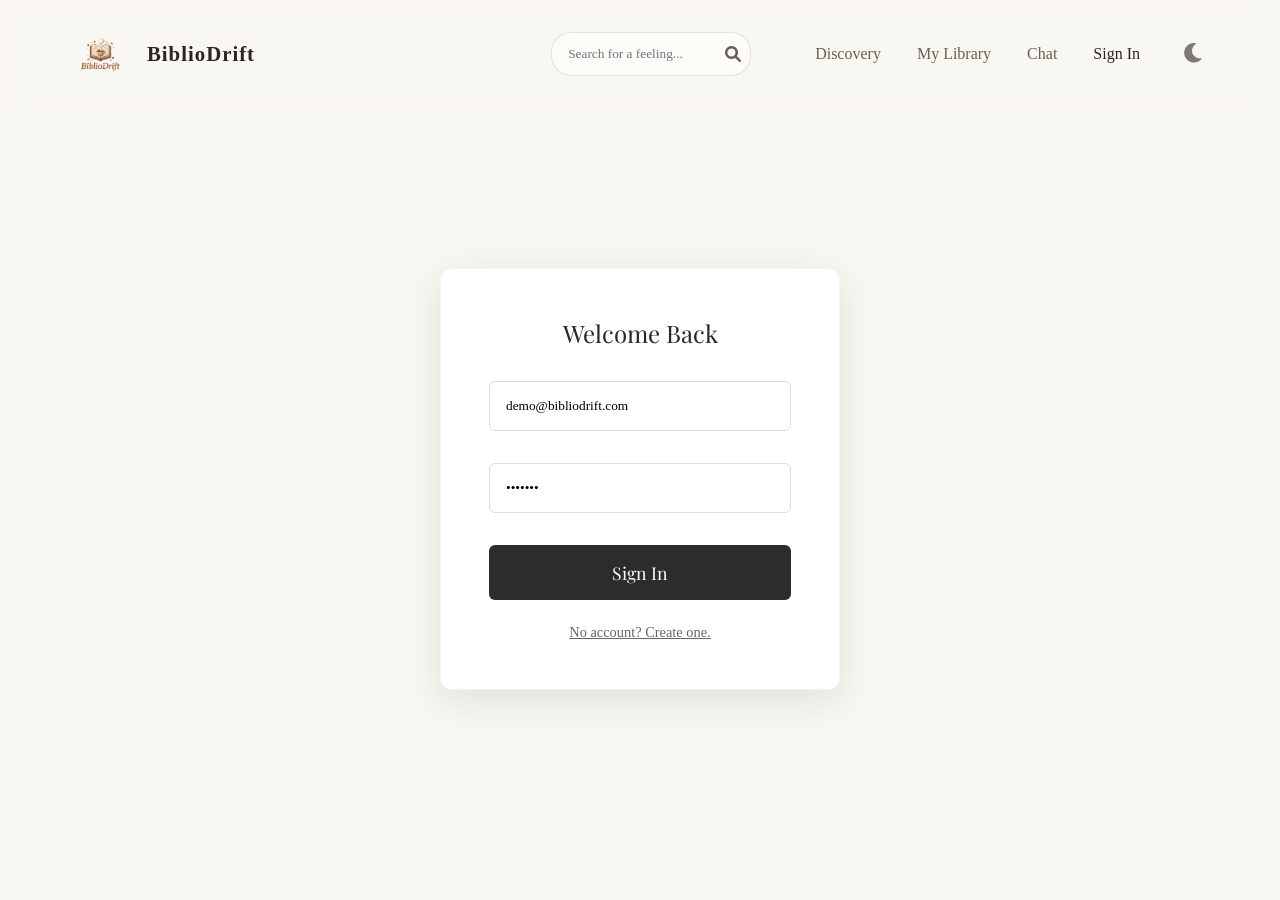
==== frontend/pages/auth.html @ d124a3b0 "fix: resolve merge conflicts with upstream/main" ====
<!DOCTYPE html>
<html lang="en">

<head>
    <meta charset="UTF-8">
    <script>
        (function () {
            const theme = localStorage.getItem('bibliodrift_theme');
            if (theme === 'night') {
                document.documentElement.setAttribute('data-theme', 'night');
            }
        })();
    </script>
    <meta name="viewport" content="width=device-width, initial-scale=1.0">
    <title>Auth | BiblioDrift</title>
    <link rel="stylesheet" href="../css/style.css">
    <link rel="stylesheet" href="../css/style-responsive.css">
    <link href="https://fonts.googleapis.com/css2?family=Playfair+Display:wght@600&family=Georgia&display=swap"
        rel="stylesheet">
    <link rel="stylesheet" href="https://cdnjs.cloudflare.com/ajax/libs/font-awesome/6.0.0/css/all.min.css">
    <style>
        .auth-container {
            max-width: 400px;
            margin: 8rem auto;
            background: var(--book-bg, #fff);
            padding: 3rem;
            border-radius: 12px;
            box-shadow: 0 10px 40px rgba(0, 0, 0, 0.1);
            text-align: center;
            border: 1px solid rgba(0, 0, 0, 0.05);
        }

        .auth-input {
            width: 100%;
            padding: 1rem;
            margin-bottom: 1rem;
            border: 1px solid #ddd;
            border-radius: 6px;
            font-family: 'Georgia', serif;
        }

        .auth-btn {
            width: 100%;
            padding: 1rem;
            background: #2c2c2c;
            color: #fff;
            border: none;
            border-radius: 6px;
            cursor: pointer;
            font-family: 'Playfair Display', serif;
            font-size: 1.1rem;
        }

        .toggle-link {
            display: block;
            margin-top: 1.5rem;
            color: #666;
            font-size: 0.9rem;
            cursor: pointer;
            text-decoration: underline;
        }

        #nameField {
            display: none;
        }
    </style>
    <link rel="icon" href="../assets/images/biblioDrift_favicon.png" type="image/png">
    <!-- PWA -->
    <link rel="manifest" href="../manifest.json">
    <meta name="theme-color" content="#2c2420">
    <meta name="apple-mobile-web-app-capable" content="yes">
    <meta name="apple-mobile-web-app-status-bar-style" content="black-translucent">
    <meta name="apple-mobile-web-app-title" content="BiblioDrift">
    <link rel="apple-touch-icon" href="../assets/images/biblioDrift_favicon.png">
</head>

<body>
    <header>
        <a href="index.html" class="logo">
            <img style="height: 40px" src="../assets/images/biblioDrift_favicon.png" alt="BiblioDrift Logo"> BiblioDrift
        </a>
        <div class="header-controls">
            <div class="search-bar">
                <input type="text" id="searchInput" class="search-input" placeholder="Search for a feeling...">
                <i class="fa-solid fa-search search-icon"></i>
            </div>
            <nav class="nav-links">
                <div class="tooltip">
                    <a href="index.html">Discovery</a>
                    <span class="tooltip-text"><i class="fa-solid fa-wand-magic-sparkles"></i> Explore books</span>
                </div>
                <div class="tooltip">
                    <a href="library.html">My Library</a>
                    <span class="tooltip-text"><i class="fa-solid fa-book"></i> My Library</span>
                </div>
                <div class="tooltip">
                    <a href="chat.html">Chat</a>
                    <span class="tooltip-text"><i class="fa-solid fa-comments"></i> Chat</span>
                </div>
                <div class="tooltip">
                    <a href="auth.html" class="active">Sign In</a>
                    <span class="tooltip-text"><i class="fa-solid fa-key"></i> Access account</span>
                </div>
            </nav>
            <button id="themeToggle" class="btn-icon" title="Toggle Theme">
                <i class="fa-solid fa-moon"></i>
            </button>
        </div>
    </header>

    <main>
        <!-- 
            =============================================================
            Authentication Container Area
            =============================================================
            This container encapsulates the core authentication workflow 
            for the application. 
            
            By default, it renders the 'Sign In' view, but dynamically 
            toggles to 'Registration' mode based on user interaction with 
            the 'toggleText' link below.

            Features:
            - Fully responsive design via 'auth-container' class.
            - JavaScript intercepts submission via 'handleAuth(event)'.
            - Name field is hidden by default and only shown during sign up.
            =============================================================
        -->
        <div class="auth-container">
            
            <!-- Dynamic Form Header -->
            <h2 id="authTitle" style="font-family: 'Playfair Display'; margin-bottom: 2rem;">
                Welcome Back
            </h2>
            
            <!-- Authentication Form: Handles both Sign In and Registration dynamically -->
            <form id="authForm" onsubmit="handleAuth(event)">
                
                <!-- Registration Specific Field (Hidden during Sign In) -->
                <div id="nameField">
                    <input type="text" id="username" class="auth-input" placeholder="Full Name" autocomplete="name">
                </div>
                
                <!-- Standard Credentials -->
                <div class="input-group" style="margin-bottom: 1rem;">
                    <input type="email" id="email" class="auth-input" placeholder="Email Address" value="demo@bibliodrift.com" required autocomplete="email">
                </div>
                
                <div class="input-group" style="margin-bottom: 1rem;">
                    <input type="password" id="password" class="auth-input" placeholder="Password" value="demo123" required autocomplete="current-password">
                </div>
                
                <!-- Primary Action Button -->
                <button type="submit" id="submitBtn" class="auth-btn">
                    Sign In
                </button>
            </form>
            
            <!-- Mode Toggle Link -->
            <div class="auth-footer" style="margin-top: 1.5rem;">
                <span id="toggleText" class="toggle-link">
                    No account? Create one.
                </span>
            </div>
            
        </div>
    </main>

    <script src="../js/config.js"></script>
    <script src="../js/footer.js"></script>
    <script src="../js/app.js"></script>
    <script src="../script/header-scroll.js"></script>
    <script>
        const toggleText = document.getElementById('toggleText');
        const authForm = document.getElementById('authForm');
        const authTitle = document.getElementById('authTitle');
        const nameField = document.getElementById('nameField');
        const submitBtn = document.getElementById('submitBtn');
        const passwordInput = document.getElementById('password');

        if (toggleText) {
            toggleText.addEventListener('click', () => {
                const isLogin = authForm.dataset.mode !== 'register';
                if (isLogin) {
                    authForm.dataset.mode = 'register';
                    authTitle.textContent = 'Create Account';
                    nameField.style.display = 'block';
                    submitBtn.textContent = 'Sign Up';
                    toggleText.textContent = 'Already have an account? Sign in.';
                    passwordInput.autocomplete = 'new-password';
                } else {
                    authForm.dataset.mode = 'login';
                    authTitle.textContent = 'Welcome Back';
                    nameField.style.display = 'none';
                    submitBtn.textContent = 'Sign In';
                    toggleText.textContent = 'No account? Create one.';
                    passwordInput.autocomplete = 'current-password';
                }
            });
        }
    </script>
    <script src="../js/pwa.js"></script>
</body>

</html>
---- frontend/css/style.css ----
:root {
    /* Fix: WCAG AA Contrast Floor - Issue #534 */
.glass-panel,
.book-tooltip,
.book-detail-modal,
[class*="glass"] {
    background: rgba(0, 0, 0, 0.45) !important;
    backdrop-filter: blur(12px);
    -webkit-backdrop-filter: blur(12px);
}
    /* Day Theme (Default) */
    --bg-color: #f9f7f2;
    --header-bg: rgba(249, 247, 242, 0.8);
    --text-main: #2c2420;
    --text-muted: #6b5e55;
    --accent-gold: #d4af37;
    --wood-dark: #5d4037;
    --wood-light: #8d6e63;
    --glass-bg: rgba(255, 255, 255, 0.1);
    --glass-border: rgba(255, 255, 255, 0.2);
    --shadow-soft: 0 10px 30px rgba(0, 0, 0, 0.05);
    --input-bg: rgba(255, 255, 255, 0.5);
    --input-border: rgba(0, 0, 0, 0.1);
    --book-bg: #fff;
    --paper-color: #fffdf9;

    /* Vibe Colors */
    --vibe-mystery: #78909c;
    --vibe-romance: #ef9a9a;
    --vibe-classic: #a1887f;

    /* Dimensions */
    --book-width: 160px;
    --book-height: 240px;
    --book-thick: 40px;
}

[data-theme="night"] {
    /* Night Theme (Dark Wood) */
    --bg-color: #1e1a18;
    --header-bg: rgba(30, 26, 24, 0.85);
    --text-main: #e0d5cb;
    --text-muted: #a89a8e;
    --accent-gold: #fccb4e;
    --wood-dark: #3e2723;
    --wood-light: #5d4037;
    --glass-bg: rgba(0, 0, 0, 0.3);
    --glass-border: rgba(255, 255, 255, 0.05);
    --shadow-soft: 0 10px 40px rgba(0, 0, 0, 0.4);
    --input-bg: rgba(0, 0, 0, 0.2);
    --input-border: rgba(255, 255, 255, 0.1);
    --book-bg: #2c2420;
    --paper-color: #e0d5cb;
}

* {
    box-sizing: border-box;
    margin: 0;
    padding: 0;
}

html {
    scroll-behavior: smooth;
    transition: background-color 0.4s ease, color 0.4s ease;
}

body {
    background-color: var(--bg-color);
    color: var(--text-main);
    font-family: "Georgia", serif;
    /* Classic serif for books */
    overflow-x: hidden;
    min-height: 100vh;
    transition: background-color 0.4s ease, color 0.4s ease, border-color 0.4s ease, box-shadow 0.4s ease;
}

/* Explicit night-mode overrides — bulletproof fallback */
[data-theme="night"] body,
html[data-theme="night"],
html[data-theme="night"] body {
    background-color: #1e1a18 !important;
    color: #fff5f5 !important;
}

[data-theme="night"] header {
    background: rgba(30, 26, 24, 0.85) !important;
}

[data-theme="night"] .search-input,
[data-theme="night"] input {
    background: rgba(0, 0, 0, 0.2) !important;
    color: #e0d5cb !important;
    border-color: rgba(255, 255, 255, 0.1) !important;
}


/* Global Wooden Scrollbar Styling */
::-webkit-scrollbar {
    width: 12px;
}

::-webkit-scrollbar-track {
    background: var(--bg-color);
}

::-webkit-scrollbar-thumb {
    background: linear-gradient(180deg, var(--wood-dark), var(--wood-light));
    border-radius: 6px;
    border: 2px solid var(--bg-color);
}

::-webkit-scrollbar-thumb:hover {
    background: linear-gradient(180deg, var(--wood-light), var(--wood-dark));
    box-shadow: inset 0 0 6px rgba(0, 0, 0, 0.3);
}

h1,
h2,
h3 {
    font-weight: normal;
    font-family: "Playfair Display", serif;
    /* Elegant headings */
}

/* --- Layout --- */
header {
    padding: 2rem 4rem;
    display: flex;
    justify-content: space-between;
    align-items: center;
    position: sticky;
    top: 0;
    z-index: 100;
    background: var(--header-bg);
    backdrop-filter: blur(10px);
    transition: background-color 0.4s ease, color 0.4s ease, backdrop-filter 0.4s ease;
}

.header-controls {
    display: flex;
    align-items: center;
    gap: 2rem;
}

.search-bar {
    position: relative;
    display: flex;
    align-items: center;
}

.search-input {
    background: var(--input-bg);
    border: 1px solid var(--input-border);
    padding: 0.5rem 1rem;
    border-radius: 20px;
    font-family: "Georgia", serif;
    width: 200px;
    transition: all 0.4s ease;
    outline: none;
    color: var(--text-main);
}

.search-input:focus {
    background: var(--book-bg);
    width: 300px;
    box-shadow: var(--shadow-soft);
}

.search-icon {
    position: absolute;
    right: 10px;
    color: var(--text-muted);
    cursor: pointer;
    transition: color 0.3s ease;
}

.search-icon:hover {
    color: var(--text-main);
}

.logo {
    font-size: 1.5rem;
    letter-spacing: 1px;
    color: var(--text-main);
    text-decoration: none;
    display: flex;
    align-items: center;
    gap: 0.5rem;
}

.nav-links a {
    text-decoration: none;
    color: var(--text-muted);
    margin-left: 2rem;
    transition: color 0.3s ease;
}

.nav-links a:hover,
.nav-links a.active {
    color: var(--text-main);
}

/* === ANIMATED HOVER TOOLTIPS FOR NAVIGATION (NEW) === */
.tooltip {
    position: relative;
    display: inline-block;
}

.tooltip-text {
    position: absolute;
    left: 50%;
    bottom: calc(100% + 8px);
    transform: translateX(-50%) scale(0.95) translateY(6px);
    padding: 10px 14px;
    background: #fffaf3;
    color: #2b2b2b;
    font-size: 13px;
    font-weight: 500;
    white-space: nowrap;
    border-radius: 10px;
    box-shadow: 0 8px 20px rgba(0, 0, 0, 0.15);
    border: 1px solid rgba(0, 0, 0, 0.08);
    opacity: 0;
    visibility: hidden;
    pointer-events: none;
    transition: all 0.25s ease;
    z-index: 9999;
}

.tooltip-text::after {
    content: "";
    position: absolute;
    top: 100%;
    left: 50%;
    transform: translateX(-50%) rotate(45deg);
    width: 12px;
    height: 12px;
    background: #fffaf3;
    border-left: 1px solid rgba(0, 0, 0, 0.08);
    border-bottom: 1px solid rgba(0, 0, 0, 0.08);
}

.tooltip:hover .tooltip-text {
    opacity: 1;
    visibility: visible;
    transform: translateX(-40%) scale(1) translateY(0);
}

.tooltip-text i {
    margin-right: 5px;
    color: var(--accent-gold);
}

main {
    padding: 2rem 4rem;
    max-width: 1400px;
    margin: 0 auto;
    width: 100%;
    overflow-x: hidden;
}

/* --- Hero --- */
.hero {
    text-align: center;
    padding: 6rem 1rem;
    animation: heroFade 1s ease-out;
}

@keyframes heroFade {
    from {
        opacity: 0;
        transform: translateY(15px);
    }

    to {
        opacity: 1;
        transform: translateY(0);
    }
}


.hero h1 {
    font-size: clamp(2.5rem, 8vw, 4.5rem);
    margin-bottom: 1.5rem;
    font-style: italic;
    line-height: 1.2;
    letter-spacing: 0.5px;
    text-shadow: 2px 2px 4px rgba(0, 0, 0, 0.2);
}

.hero p {
    color: var(--text-muted);
    font-size: 1.2rem;
    line-height: 1.8;
    max-width: 55ch;
    margin: 0 auto;
}

/* --- Curated Tables (Horizontal Scroll) --- */
.curated-section {
    margin-bottom: 6rem;
    width: 100%;
    overflow-x: hidden;
}

.section-header {
    margin-: 0 1rem 0.5rem 1rem;
    display: flex;
    justify-content: space-between;
    align-items: baseline;
    flex-wrap: wrap;
    gap: 1rem
    justify-content: space-between;
    align-items: baseline;
}

.curated-row {
    display: flex;
    gap: 3rem;
    padding: 2rem 1rem;
    overflow-x: auto;
    overflow-y: hidden;
    /* Allow horizontal scrolling on mobile */
    perspective: 1000px;
    -webkit-overflow-scrolling: touch;
    scroll-behavior: smooth;
    flex-wrap: nowrap;
}

/* --- 3D Book Component --- */
.book-scene {
    width: var(--book-width);
    height: var(--book-height);
    perspective: 1000px;
    cursor: pointer;
    flex-shrink: 0;
    min-width: var(--book-width);
}

.book {
    width: 100%;
    height: 100%;
    position: relative;
    transform-style: preserve-3d;
    /* Bouncy cozy feel */
    transform-origin: center center -20px;
    /* Pivot inside the book */
    animation: floatIn 0.8s ease-out backwards;
}

@keyframes floatIn {
    from {
        opacity: 0;
        transform: translateY(50px) scale(0.9);
    }

    to {
        opacity: 1;
        transform: translateY(0) scale(1);
    }
}

.book.flipped {
    transform: rotateY(180deg) scale(1.2) translateZ(50px);
    /* Expand and bring closer */
    z-index: 100;
}

/* Book Faces */
.book__face {
    position: absolute;
    width: 100%;
    height: 100%;
    backface-visibility: hidden;
    /* Hide back when front is clear */
    border-radius: 4px 8px 8px 4px;
    box-shadow: 5px 5px 15px rgba(0, 0, 0, 0.15);
}

.book__face--front {
    background: var(--book-bg);
    transform: rotateY(0deg);
    z-index: 2;
}

.book__face--front img {
    width: 100%;
    height: 100%;
    object-fit: cover;
    border-radius: 4px 8px 8px 4px;
}

.book__face--back {
    transform: rotateY(180deg);
    background: var(--paper-color);
    /* Paper color */
    padding: 1.5rem;
    display: flex;
    flex-direction: column;
    justify-content: space-between;
    border: 1px solid var(--glass-border);
    z-index: 1;
    color: #2c2420;
    /* Keep text dark for paper feel even in night mode */
}

/* The Spine */
.book__face--spine {
    position: absolute;
    width: var(--book-thick);
    height: 100%;
    left: 0;
    top: 0;
    transform: rotateY(-90deg) translateZ(calc(var(--book-thick) / 2));
}

/* Improved 3D Box Model */
/* Re-defining .book for proper thickness volume */
.book {
    transform-origin: center center -20px;
    /* Pivot inside the book */
}

.book__face--front {
    transform: translateZ(20px);
}

.book__face--back {
    transform: rotateY(180deg) translateZ(20px);
}

.book__face--spine {
    width: 40px;
    height: 100%;
    background: #333;
    /* Default spine color */
    transform: rotateY(-90deg) translateZ(20px);
    /* Adjust positioning to be flush left of front face */
    left: -20px;
    /* Half thickness */
}

.book__face--right {
    /* Pages */
    width: 40px;
    height: 100%;
    background: linear-gradient(to right, #fff, #f0f0f0 20%, #fff 40%);
    transform: rotateY(90deg) translateZ(140px);
    /* Width - half thickness */
    left: auto;
    right: -20px;
}

/* Hover Effect: Pull out */
.book-scene:hover .book:not(.flipped) {
    transform: translateZ(30px) translateY(-10px) rotateY(-10deg);
}

/* Glassmorphism Overlay (Quick view) */
.glass-overlay {
    position: absolute;
    bottom: 10px;
    left: 10px;
    right: 10px;
    background: rgba(255, 255, 255, 0.7);
    backdrop-filter: blur(8px);
    padding: 0.5rem;
    border-radius: 6px;
    opacity: 0;
    transform: translateY(10px);
    transition: all 0.3s ease;
    pointer-events: none;
    /* Let clicks pass to book */
}

.book-scene:hover .glass-overlay {
    opacity: 1;
    transform: translateY(0);
}

/* Back of book content */
.handwritten-note {
    font-family: "Courier New", Courier, monospace;
    /* Placeholder for handwriting font */
    color: var(--text-muted);
    font-size: 0.9rem;
    line-height: 1.4;
    background: #fffdc2;
    padding: 10px;
    transform: rotate(-2deg);
    box-shadow: 2px 2px 5px rgba(0, 0, 0, 0.1);
    margin-bottom: 1rem;
}

.book-actions {
    display: flex;
    gap: 0.35rem;
    justify-content: center;
    align-items: center;
    width: 100%;
}

.btn-icon {
    border: none;
    background: none;
    cursor: pointer;
    font-size: 1rem;
    padding: 0.15rem 0.25rem;
    opacity: 0.6;
    transition: opacity 0.2s, transform 0.12s;
}

.btn-icon:hover {
    opacity: 1;
    transform: scale(1.08);
}

/* --- Virtual Shelves --- */
.shelves-container {
    width: 100%;
    overflow-x: hidden;
    display: flex;
    flex-direction: column;
    gap: 4rem;
    padding: 2rem 0;
}

.shelf-row {
    position: relative;
    padding: 0 2rem 1.5rem 2rem;
    /* Realistic Wood Texture Gradient */
    background:
        repeating-linear-gradient(90deg,
            transparent 0,
            transparent 4px,
            rgba(0, 0, 0, 0.02) 5px,
            transparent 10px),
        linear-gradient(to bottom, #5d4037 0%, #3e2723 100%);
    border-bottom: 25px solid #281a15;
    /* Thicker front lip */
    border-radius: 4px;
    box-shadow:
        0 20px 20px -10px rgba(0, 0, 0, 0.3),
        inset 0 2px 20px rgba(0, 0, 0, 0.2);
    display: flex;
    align-items: flex-end;
    gap: 1.5rem;
    /* More spacing for expanded books */
    min-height: 280px;
    flex-wrap: nowrap;
    overflow-x: auto;
    -webkit-overflow-scrolling: touch;
}

.shelf-row::after {
    /* Depth shadow on wall behind books */
    content: "";
    position: absolute;
    bottom: 25px;
    /* Above bottom lip */
    left: 0;
    right: 0;
    height: 100%;
    z-index: -1;
    background: linear-gradient(to bottom,
            rgba(0, 0, 0, 0.1),
            rgba(0, 0, 0, 0.4));
    pointer-events: none;
}

.shelf-label {
    position: absolute;
    top: -20px;
    left: 0;
    font-size: 1.2rem;
    color: var(--wood-light);
    font-style: italic;
}

/* --- Mood Analysis Styles --- */

/* Mood Tags on Book Covers */
.mood-tags {
    position: absolute;
    top: 5px;
    left: 5px;
    display: flex;
    flex-direction: column;
    gap: 2px;
}

.mood-tag {
    background: rgba(0, 0, 0, 0.7);
    color: white;
    padding: 2px 6px;
    border-radius: 10px;
    font-size: 0.7rem;
    font-weight: bold;
    text-transform: capitalize;
}

/* Mood-specific colors */
.mood-cozy {
    background: #8d6e63 !important;
}

.mood-dark {
    background: #424242 !important;
}

.mood-mysterious {
    background: #5e35b1 !important;
}

.mood-romantic {
    background: #e91e63 !important;
}

.mood-adventurous {
    background: #ff5722 !important;
}

.mood-melancholy {
    background: #607d8b !important;
}

.mood-uplifting {
    background: #4caf50 !important;
}

.mood-intense {
    background: #f44336 !important;
}

.mood-whimsical {
    background: #9c27b0 !important;
}

.mood-thought-provoking {
    background: #795548 !important;
}

/* Glass overlay mood tags */
.glass-mood-tags {
    margin-top: 0.5rem;
    display: flex;
    gap: 0.25rem;
    flex-wrap: wrap;
}

.glass-mood-tag {
    background: rgba(255, 255, 255, 0.3);
    padding: 1px 4px;
    border-radius: 8px;
    font-size: 0.6rem;
    text-transform: capitalize;
}

/* Back of book mood analysis */
.mood-analysis {
    margin-top: 1rem;
    padding-top: 0.5rem;
    border-top: 1px solid rgba(0, 0, 0, 0.1);
}

.mood-tags-back {
    display: flex;
    gap: 0.25rem;
    flex-wrap: wrap;
    margin-top: 0.25rem;
}

.mood-tag-small {
    background: var(--accent-gold);
    color: white;
    padding: 1px 4px;
    border-radius: 6px;
    font-size: 0.6rem;
    text-transform: capitalize;
}

/* Mood Analysis Modal */
.mood-modal {
    position: fixed;
    top: 0;
    left: 0;
    width: 100%;
    height: 100%;
    background: rgba(0, 0, 0, 0.7);
    display: flex;
    justify-content: center;
    align-items: center;
    z-index: 1000;
    backdrop-filter: blur(5px);
}

.mood-modal-content {
    background: var(--book-bg);
    border-radius: 12px;
    max-width: 500px;
    width: 90%;
    max-height: 80vh;
    overflow-y: auto;
    box-shadow: var(--shadow-soft);
    border: 1px solid var(--glass-border);
    display: flex;
    flex-direction: column;
}

.mood-modal-header {
    padding: 1.5rem;
    border-bottom: 1px solid var(--glass-border);
    display: flex;
    justify-content: space-between;
    align-items: center;
}

.mood-modal-header h3 {
    margin: 0;
    color: var(--text-main);
}

.close-modal {
    background: none;
    border: none;
    font-size: 1.5rem;
    cursor: pointer;
    color: var(--text-muted);
    padding: 0;
    width: 30px;
    height: 30px;
    display: flex;
    align-items: center;
    justify-content: center;
}

.close-modal:hover {
    color: var(--text-main);
}

.mood-modal-body {
    padding: 1.5rem;
}

.mood-section {
    margin-bottom: 1.5rem;
}

.mood-section h4 {
    margin: 0 0 0.5rem 0;
    color: var(--text-main);
    font-size: 1rem;
}

/* Sentiment Bar */
.sentiment-bar {
    width: 100%;
    height: 8px;
    background: #e0e0e0;
    border-radius: 4px;
    overflow: hidden;
    margin: 0.5rem 0;
}

.sentiment-fill {
    height: 100%;
    background: linear-gradient(to right, #f44336, #ff9800, #4caf50);
    transition: width 0.3s ease;
}

/* Large mood tags in modal */
.mood-tags-large {
    display: flex;
    gap: 0.5rem;
    flex-wrap: wrap;
}

.mood-tag-large {
    padding: 0.5rem 1rem;
    border-radius: 20px;
    font-size: 0.9rem;
    font-weight: bold;
    color: white;
    text-transform: capitalize;
}

/* Vibe quote styling */
.vibe-quote {
    background: var(--paper-color);
    padding: 1rem;
    border-radius: 8px;
    font-style: italic;
    color: #2c2420;
    border-left: 4px solid var(--accent-gold);
    margin: 0.5rem 0;
}

/* Mood button in book actions */
.mood-btn {
    color: var(--accent-gold) !important;
}

.mood-btn:hover {
    color: var(--wood-dark) !important;
    transform: scale(1.1);
}

/* Responsive mood modal */
@media (max-width: 768px) {
    .mood-modal-content {
        width: 95%;
        margin: 1rem;
    }

    .mood-tags-large {
        flex-direction: column;
    }

    .mood-tag-large {
        text-align: center;
    }
}

/* Utilities */
.hidden {
    display: none !important;
}

/* --- Constellation View --- */
.constellation-container {
    width: 100%;
    min-height: 600px;
    margin-top: 2rem;
    position: relative;
    border-radius: 12px;
    overflow: hidden;
    animation: fadeIn 0.5s ease;
}

.view-toggles button {
    cursor: pointer;
    transition: all 0.3s ease;
}

.view-toggles .active-view {
    box-shadow: 0 4px 15px rgba(0, 0, 0, 0.2);
    transform: scale(1.05);
}

.fade-in {
    animation: fadeIn 1s ease;
}

@keyframes fadeIn {
    from {
        opacity: 0;
        transform: translateY(10px);
    }

    to {
        opacity: 1;
        transform: translateY(0);
    }
}

/* Theme Toggle Button Enhancement */
#themeToggle {
    font-size: 1.4rem;
    color: var(--text-main);
    cursor: pointer;
    transition:
        transform 0.3s ease,
        color 0.3s ease;
}

#themeToggle:hover {
    transform: rotate(15deg) scale(1.1);
    color: var(--accent-gold);
}


.footer {
    min-height: 120px;
    width: 100%;
    background-color: #222;
    display: flex;
    flex-direction: column;
    justify-content: center;
    align-items: center;
    gap: 1.2rem;
    padding: 2rem 0;
    margin-top: 4rem;
}

.social_icons {
    display: flex;
    gap: 2rem;
    z-index: 999;
}

.social_icons a {
    color: var(--accent-gold);
    font-size: 2rem;
    transition:
        transform 0.3s ease,
        color 0.3s ease;
    text-decoration: none;
}

.social_icons a:hover {
    color: white;
    transform: translateY(-5px);
}

.reading-progress {
    margin-top: 0.75rem;
    opacity: 0.85;
}

.progress-slider {
    width: 100%;
    accent-color: var(--accent-gold);
}

.reading-progress small {
    font-size: 0.7rem;
    opacity: 0.7;
}

/* --- Glass Modal --- */
.glass-modal {
    margin: auto;
    width: 90%;
    max-width: 900px;
    background: transparent;
    border: none;
    padding: 0;
    overflow: visible;
    max-height: 95vh;
}

.glass-modal::backdrop {
    background: rgba(0, 0, 0, 0.4);
    backdrop-filter: blur(5px);
}

.modal-content {
    background: rgba(255, 255, 255, 0.65);
    backdrop-filter: blur(20px);
    -webkit-backdrop-filter: blur(20px);
    border: 1px solid var(--glass-border);
    border-radius: 20px;
    box-shadow: 0 25px 50px -12px rgba(0, 0, 0, 0.25);
    padding: 2.5rem;
    position: relative;
    overflow: hidden;
    overflow-y: auto;
    animation: modalIn 0.4s cubic-bezier(0.175, 0.885, 0.32, 1.275);
    max-height: 90vh;
}

[data-theme="night"] .modal-content {
    background: rgba(30, 26, 24, 0.8);
    border: 1px solid rgba(255, 255, 255, 0.1);
}

@keyframes modalIn {
    from {
        opacity: 0;
        transform: scale(0.9) translateY(20px);
    }

    to {
        opacity: 1;
        transform: scale(1) translateY(0);
    }
}

.close-modal-btn {
    position: absolute;
    top: 1.5rem;
    right: 1.5rem;
    background: var(--glass-bg);
    border: none;
    width: 2.5rem;
    height: 2.5rem;
    border-radius: 50%;
    cursor: pointer;
    font-size: 1.2rem;
    color: var(--text-muted);
    transition: all 0.2s;
    display: flex;
    justify-content: center;
    align-items: center;
    z-index: 10;
}

.close-modal-btn:hover {
    background: var(--accent-gold);
    color: #fff;
    transform: rotate(90deg);
}

.modal-body {
    display: grid;
    grid-template-columns: 300px 1fr;
    gap: 3rem;
}

.modal-media {
    display: flex;
    justify-content: center;
    align-items: center;
}

.modal-media img {
    width: 100%;
    height: auto;
    border-radius: 12px;
    box-shadow: 10px 10px 30px rgba(0, 0, 0, 0.2);
    transform: rotate(-3deg);
    transition: transform 0.3s;
}

.modal-media img:hover {
    transform: rotate(0) scale(1.02);
}

.modal-info {
    display: flex;
    flex-direction: column;
    gap: 1.5rem;
}

.modal-info h2 {
    font-size: 2.5rem;
    line-height: 1.2;
    margin-bottom: 0;
}

.modal-subtitle {
    font-size: 1.2rem;
    color: var(--text-muted);
    font-style: italic;
    margin-top: -1rem;
}

/* AI Insight Box */
.ai-insight-box {
    background: #fdfaf5;
    border: 1px solid rgba(212, 175, 55, 0.2);
    border-left: 4px solid var(--accent-gold);
    padding: 1.2rem 1.5rem;
    border-radius: 12px;
    margin-top: 1.5rem;
    box-shadow: 0 2px 8px rgba(0,0,0,0.03);
}

#modal-ai-note {
    font-family: "Georgia", serif;
    font-style: italic;
    color: #4a3f35 !important; /* Dark brown for high contrast */
    line-height: 1.6;
    font-size: 1.05rem;
    display: block;
}

[data-theme="night"] .ai-insight-box {
    background: linear-gradient(135deg,
            rgba(255, 255, 255, 0.05),
            rgba(0, 0, 0, 0.2));
}

.ai-insight-box::before {
    content: "";
    position: absolute;
    top: 0;
    left: 0;
    right: 0;
    height: 2px;
    background: linear-gradient(90deg,
            transparent,
            var(--accent-gold),
            transparent);
    opacity: 0.5;
}

.ai-header {
    display: flex;
    align-items: center;
    gap: 0.8rem;
    font-family: "Courier New", monospace;
    /* Tech feel */
    font-weight: bold;
    color: var(--accent-gold);
    margin-bottom: 1rem;
    text-transform: uppercase;
    letter-spacing: 1px;
    font-size: 0.9rem;
}

#modal-summary {
    line-height: 1.6;
    color: var(--text-main);
}

.modal-actions {
    margin-top: auto;
    display: flex;
    gap: 1rem;
}

.btn-primary {
    background: var(--text-main);
    color: var(--bg-color);
    border: none;
    padding: 1rem 2rem;
    border-radius: 30px;
    font-family: "Georgia", serif;
    font-size: 1.1rem;
    cursor: pointer;
    transition: all 0.3s;
    display: flex;
    align-items: center;
    gap: 0.8rem;
}

.btn-primary:hover {
    background: var(--accent-gold);
    color: #fff;
    transform: translateY(-2px);
    box-shadow: 0 5px 15px rgba(0, 0, 0, 0.1);
}

/* Responsive Modal */
@media (max-width: 768px) {
    .modal-body {
        grid-template-columns: 1fr;
    }

    .modal-media img {
        max-width: 200px;
        transform: rotate(0);
    }

    .modal-content {
        padding: 1.5rem;
    }

    .modal-info h2 {
        font-size: 1.8rem;
    }

    .ai-insight-box {
        padding: 1rem 1.2rem;
    }

    #modal-ai-note {
        font-size: 0.95rem;
    }

    .modal-actions {
        flex-direction: column;
        width: 100%;
    }

    .btn-primary,
    .btn-secondary,
    .btn-preview {
        width: 100%;
    }
}

/* ===== CHAT INTERFACE STYLES ===== */

.chat-container {
    max-width: 900px;
    margin: 0 auto;
    height: calc(100vh - 80px);
    display: flex;
    flex-direction: column;
    background: var(--glass-bg);
    backdrop-filter: blur(20px);
    border: 1px solid var(--glass-border);
    border-radius: 20px;
    overflow: hidden;
    box-shadow: var(--shadow-soft);
}

.chat-header {
    padding: 20px 25px;
    background: var(--glass-bg);
    border-bottom: 1px solid var(--glass-border);
    display: flex;
    justify-content: space-between;
    align-items: center;
}

.bookseller-info {
    display: flex;
    align-items: center;
    gap: 15px;
}

.bookseller-avatar {
    width: 50px;
    height: 50px;
    background: var(--accent-gold);
    border-radius: 50%;
    display: flex;
    align-items: center;
    justify-content: center;
    color: var(--wood-dark);
    font-size: 20px;
    box-shadow: 0 4px 15px rgba(212, 175, 55, 0.3);
}

.bookseller-details h2 {
    font-family: 'Playfair Display', serif;
    color: var(--text-main);
    font-size: 1.4rem;
    margin-bottom: 4px;
}

.status {
    display: flex;
    align-items: center;
    gap: 8px;
    color: var(--text-muted);
    font-size: 0.9rem;
}

.status-dot {
    width: 8px;
    height: 8px;
    background: #4caf50;
    border-radius: 50%;
    animation: pulse 2s infinite;
}

@keyframes pulse {

    0%,
    100% {
        opacity: 1;
    }

    50% {
        opacity: 0.5;
    }
}

.chat-actions {
    display: flex;
    gap: 10px;
}

.action-btn {
    width: 40px;
    height: 40px;
    background: var(--glass-bg);
    border: 1px solid var(--glass-border);
    border-radius: 10px;
    color: var(--text-muted);
    cursor: pointer;
    transition: all 0.3s ease;
    display: flex;
    align-items: center;
    justify-content: center;
}

.action-btn:hover {
    background: var(--accent-gold);
    color: var(--wood-dark);
    transform: translateY(-2px);
}

.chat-messages {
    flex: 1;
    overflow-y: auto;
    padding: 20px 25px;
    display: flex;
    flex-direction: column;
    gap: 20px;
}

.message {
    display: flex;
    gap: 12px;
    max-width: 80%;
}

.message.user-message {
    align-self: flex-end;
    flex-direction: row-reverse;
}

.message-avatar {
    width: 35px;
    height: 35px;
    border-radius: 50%;
    display: flex;
    align-items: center;
    justify-content: center;
    font-size: 14px;
    flex-shrink: 0;
}

.bookseller-message .message-avatar {
    background: var(--accent-gold);
    color: var(--wood-dark);
}

.user-message .message-avatar {
    background: var(--wood-light);
    color: var(--paper-color);
}

.message-content {
    flex: 1;
}

.message-bubble {
    background: var(--glass-bg);
    border: 1px solid var(--glass-border);
    border-radius: 18px;
    padding: 15px 18px;
    backdrop-filter: blur(10px);
    box-shadow: 0 4px 15px rgba(0, 0, 0, 0.1);
}

.user-message .message-bubble {
    background: var(--accent-gold);
    color: var(--wood-dark);
    border-color: var(--accent-gold);
}

.message-bubble p {
    margin-bottom: 8px;
    line-height: 1.5;
    color: var(--text-main);
}

.user-message .message-bubble p {
    color: var(--wood-dark);
}

.message-bubble p:last-child {
    margin-bottom: 0;
}

.message-time {
    font-size: 0.75rem;
    color: var(--text-muted);
    margin-top: 5px;
    text-align: left;
}

.user-message .message-time {
    text-align: right;
}

.quick-suggestions {
    padding: 15px 25px;
    border-top: 1px solid var(--glass-border);
    background: var(--glass-bg);
}

.suggestions-header {
    font-size: 0.9rem;
    color: var(--text-muted);
    margin-bottom: 12px;
}

.suggestions-list {
    display: flex;
    gap: 10px;
    flex-wrap: wrap;
}

.suggestion-btn {
    background: var(--glass-bg);
    border: 1px solid var(--glass-border);
    border-radius: 20px;
    padding: 8px 15px;
    color: var(--text-main);
    cursor: pointer;
    transition: all 0.3s ease;
    font-size: 0.85rem;
    display: flex;
    align-items: center;
    gap: 6px;
    backdrop-filter: blur(10px);
}

.suggestion-btn:hover {
    background: var(--accent-gold);
    color: var(--wood-dark);
    transform: translateY(-2px);
    box-shadow: 0 4px 15px rgba(212, 175, 55, 0.3);
}

.chat-input-container {
    padding: 20px 25px;
    border-top: 1px solid var(--glass-border);
    background: var(--glass-bg);
}

.chat-input-wrapper {
    display: flex;
    gap: 12px;
    align-items: flex-end;
    background: var(--input-bg);
    border: 1px solid var(--input-border);
    border-radius: 20px;
    padding: 12px 15px;
    backdrop-filter: blur(10px);
}

#chatInput {
    flex: 1;
    background: transparent;
    border: none;
    outline: none;
    color: var(--text-main);
    font-size: 1rem;
    line-height: 1.4;
    resize: none;
    min-height: 24px;
    max-height: 120px;
    font-family: inherit;
}

#chatInput::placeholder {
    color: var(--text-muted);
}

.send-btn {
    width: 40px;
    height: 40px;
    background: var(--accent-gold);
    border: none;
    border-radius: 50%;
    color: var(--wood-dark);
    cursor: pointer;
    transition: all 0.3s ease;
    display: flex;
    align-items: center;
    justify-content: center;
    flex-shrink: 0;
}

.send-btn:hover {
    transform: scale(1.1);
    box-shadow: 0 4px 15px rgba(212, 175, 55, 0.4);
}

.send-btn:disabled {
    opacity: 0.5;
    cursor: not-allowed;
    transform: none;
}

.input-hint {
    margin-top: 8px;
    font-size: 0.8rem;
    color: var(--text-muted);
    display: flex;
    align-items: center;
    gap: 6px;
}

/* Book Recommendations in Chat */
.book-recommendation {
    margin: 15px 0;
    padding: 15px;
    background: var(--glass-bg);
    border: 1px solid var(--glass-border);
    border-radius: 12px;
    backdrop-filter: blur(10px);
}

.book-rec-header {
    display: flex;
    justify-content: space-between;
    align-items: center;
    margin-bottom: 12px;
}

.book-rec-title {
    font-weight: 600;
    color: var(--text-main);
    font-size: 0.95rem;
}

.book-rec-count {
    font-size: 0.8rem;
    color: var(--text-muted);
    background: var(--glass-bg);
    padding: 4px 8px;
    border-radius: 10px;
}

.book-rec-grid {
    display: grid;
    grid-template-columns: repeat(auto-fill, minmax(120px, 1fr));
    gap: 12px;
}

.book-rec-item {
    background: var(--glass-bg);
    border: 1px solid var(--glass-border);
    border-radius: 8px;
    padding: 10px;
    text-align: center;
    cursor: pointer;
    transition: all 0.3s ease;
    backdrop-filter: blur(5px);
}

.book-rec-item:hover {
    transform: translateY(-3px);
    box-shadow: 0 6px 20px rgba(0, 0, 0, 0.15);
    border-color: var(--accent-gold);
}

.book-rec-cover {
    width: 60px;
    height: 90px;
    background: var(--book-bg);
    border-radius: 4px;
    margin: 0 auto 8px;
    display: flex;
    align-items: center;
    justify-content: center;
    overflow: hidden;
    box-shadow: 0 2px 8px rgba(0, 0, 0, 0.1);
    flex-shrink: 0;
}

.book-rec-cover img {
    width: 100%;
    height: 100%;
    object-fit: cover;
}

.book-rec-cover i {
    font-size: 24px;
    color: var(--text-muted);
}

.book-rec-info h4 {
    font-size: 0.8rem;
    color: var(--text-main);
    margin-bottom: 4px;
    line-height: 1.2;
    display: -webkit-box;
    -webkit-line-clamp: 2;
    line-clamp: 2;
    -webkit-box-orient: vertical;
    overflow: hidden;
}

.book-rec-info p {
    font-size: 0.7rem;
    color: var(--text-muted);
    display: -webkit-box;
    -webkit-line-clamp: 1;
    line-clamp: 1;
    -webkit-box-orient: vertical;
    overflow: hidden;
}

/* Emotion Tags & Mood Filtering */
.emotion-tags-container {
    display: flex;
    flex-wrap: wrap;
    gap: 8px;
    margin: 12px 0;
}

.emotion-tag {
    background: var(--glass-bg);
    border: 1px solid var(--glass-border);
    border-radius: 16px;
    padding: 4px 12px;
    font-size: 0.75rem;
    color: var(--text-main);
    cursor: pointer;
    transition: all 0.2s ease;
    display: flex;
    align-items: center;
    gap: 6px;
}

.emotion-tag:hover {
    background: rgba(255, 255, 255, 0.1);
    border-color: var(--accent-gold);
}

.emotion-tag.active {
    background: var(--accent-gold);
    color: #000;
    border-color: var(--accent-gold);
}

.mood-selector-modal {
    margin-top: 16px;
    padding: 16px;
    background: rgba(0, 0, 0, 0.2);
    border-radius: 12px;
    border: 1px solid var(--glass-border);
}

.mood-selector-title {
    font-family: 'Playfair Display', serif;
    font-size: 1rem;
    margin-bottom: 12px;
    color: var(--accent-gold);
}

.mood-grid {
    display: grid;
    grid-template-columns: repeat(auto-fill, minmax(100px, 1fr));
    gap: 10px;
}

.mood-item {
    padding: 8px;
    border-radius: 8px;
    background: var(--glass-bg);
    border: 1px solid var(--glass-border);
    text-align: center;
    cursor: pointer;
    transition: transform 0.2s;
}

.mood-item:hover {
    transform: scale(1.05);
    border-color: var(--accent-gold);
}

.mood-item i {
    display: block;
    font-size: 1.2rem;
    margin-bottom: 4px;
}

.mood-item span {
    font-size: 0.7rem;
    text-transform: uppercase;
    letter-spacing: 0.5px;
}

/* Typing Indicator */
.typing-indicator {
    display: flex;
    align-items: center;
    gap: 12px;
    max-width: 80%;
}

.typing-indicator .message-avatar {
    width: 35px;
    height: 35px;
    background: var(--accent-gold);
    color: var(--wood-dark);
    border-radius: 50%;
    display: flex;
    align-items: center;
    justify-content: center;
    font-size: 14px;
}

.typing-bubble {
    background: var(--glass-bg);
    border: 1px solid var(--glass-border);
    border-radius: 18px;
    padding: 15px 18px;
    backdrop-filter: blur(10px);
    display: flex;
    align-items: center;
    gap: 4px;
}

.typing-dot {
    width: 8px;
    height: 8px;
    background: var(--text-muted);
    border-radius: 50%;
    animation: typing 1.4s infinite ease-in-out;
}

.typing-dot:nth-child(2) {
    animation-delay: 0.2s;
}

.typing-dot:nth-child(3) {
    animation-delay: 0.4s;
}

@keyframes typing {

    0%,
    60%,
    100% {
        transform: translateY(0);
        opacity: 0.4;
    }

    30% {
        transform: translateY(-10px);
        opacity: 1;
    }
}

/* Responsive Design */
@media (max-width: 768px) {
    .chat-container {
        height: calc(100vh - 60px);
        border-radius: 0;
        margin: 0;
    }

    .chat-header {
        padding: 15px 20px;
    }

    .bookseller-details h2 {
        font-size: 1.2rem;
    }

    .chat-messages {
        padding: 15px 20px;
    }

    .message {
        max-width: 90%;
    }

    .suggestions-list {
        flex-direction: column;
    }

    .suggestion-btn {
        justify-content: center;
    }

    .book-rec-grid {
        grid-template-columns: repeat(auto-fill, minmax(100px, 1fr));
        gap: 8px;
    }
}

@media (max-width: 480px) {
    .chat-header {
        padding: 12px 15px;
    }

    .bookseller-avatar {
        width: 40px;
        height: 40px;
        font-size: 16px;
    }

    .bookseller-details h2 {
        font-size: 1.1rem;
    }

    .chat-messages {
        padding: 12px 15px;
    }

    .chat-input-container {
        padding: 15px;
    }

    .book-rec-grid {
        grid-template-columns: repeat(2, 1fr);
    }
}

/* ===== GENRE SECTION STYLES ===== */
.genre-grid {
    display: grid;
    grid-template-columns: repeat(4, 1fr);
    gap: 1.5rem;
    padding: 2rem 1rem;
    width: 100%;
    max-width: 100%;
    overflow-x: hidden;
}
}

/* Genre Card - Vintage Book Spine Look */
/* Genre Card - Compact Vintage Rectangular Look */
.genre-card {
    display: flex;
    flex-direction: row;
    /* Horizontal layout */
    align-items: center;
    justify-content: flex-start;
    padding: 1.25rem 1.75rem;
    cursor: pointer;
    transition: all 0.3s cubic-bezier(0.23, 1, 0.32, 1);

    /* Rectangular Shape */
    border-radius: 8px;
    box-shadow: 0 4px 10px rgba(0, 0, 0, 0.2);

    height: 100px;
    position: relative;
    overflow: hidden;
    border: 1px solid rgba(0, 0, 0, 0.1);
    gap: 1.5rem;
}

/* Remove gold lines for cleaner small look */
.genre-card::before,
.genre-card::after {
    display: none;
}

.genre-card i {
    font-size: 1.8rem;
    margin-bottom: 0;
    margin-right: 0;
    color: rgba(255, 255, 255, 0.95);
    /* Bright White/Gold */
    text-shadow: 0 1px 3px rgba(0, 0, 0, 0.3);
    transition: transform 0.3s ease;
    flex-shrink: 0;
}

.genre-card span {
    font-family: 'Playfair Display', serif;
    font-size: 1.1rem;
    font-weight: 600;
    color: #f5f5f5;
    text-transform: capitalize;
    /* Easier to read */
    letter-spacing: 0.5px;
    text-shadow: 0 1px 2px rgba(0, 0, 0, 0.5);
    text-align: left;
    writing-mode: horizontal-tb;
    /* Horizontal Text */
    transform: none;
}

.genre-card:hover {
    transform: translateY(-5px);
    box-shadow: 0 8px 20px rgba(0, 0, 0, 0.3);
    z-index: 10;
}

.genre-card:hover i {
    transform: scale(1.1);
    color: #fff;
}

/* Genre Card Colors - Vintage Leather Palette (Deep & Dark) */

/* Romance: Deep Burgundy (Vintage Red) */
.genre-card[data-genre="romance"] {
    background: linear-gradient(90deg, #4a0d24 0%, #751838 40%, #5c112a 100%);
}

/* Mystery: Midnight Navy */
.genre-card[data-genre="mystery"] {
    background: linear-gradient(90deg, #0d1b33 0%, #1a2f52 40%, #12213d 100%);
}

/* Fiction: Classic Dark Green */
.genre-card[data-genre="fiction"] {
    background: linear-gradient(90deg, #0f3316 0%, #1e5228 40%, #163d1e 100%);
}

/* Crime: Charcoal Black */
.genre-card[data-genre="crime"] {
    background: linear-gradient(90deg, #181818 0%, #2e2e2e 40%, #1f1f1f 100%);
}

/* Fantasy: Deep Royal Purple */
.genre-card[data-genre="fantasy"] {
    background: linear-gradient(90deg, #240a3d 0%, #3e1b61 40%, #2e104a 100%);
}

/* Thriller: Burnt Rust/Dark Terracotta */
.genre-card[data-genre="thriller"] {
    background: linear-gradient(90deg, #3d1508 0%, #612712 40%, #4a1a0d 100%);
}

/* Biography: Old Leather Brown */
.genre-card[data-genre="biography"] {
    background: linear-gradient(90deg, #2b1b12 0%, #4e342e 40%, #3e2723 100%);
}

/* Self-Help: Olive Drab */
.genre-card[data-genre="self-help"] {
    background: linear-gradient(90deg, #20330d 0%, #334d16 40%, #273b11 100%);
}

/* Science: Dark Slate/Teal */
.genre-card[data-genre="science"] {
    background: linear-gradient(90deg, #08282e 0%, #14424a 40%, #0e3036 100%);
}

/* History: Worn Bronze/Brown */
.genre-card[data-genre="history"] {
    background: linear-gradient(90deg, #382e1c 0%, #594a2e 40%, #453923 100%);
}

/* Genre Modal Start */

/* Genre Modal */
.genre-modal {
    position: fixed;
    top: 0;
    left: 0;
    width: 100%;
    height: 100%;
    background: rgba(0, 0, 0, 0.6);
    backdrop-filter: blur(8px);
    -webkit-backdrop-filter: blur(8px);
    border: none;
    padding: 0;
    max-width: 100%;
    max-height: 100%;
    z-index: 10000;
}

.genre-modal::backdrop {
    background: transparent;
}

.genre-modal-content {
    background: var(--bg-color);
    width: 90%;
    max-width: 1100px;
    max-height: 85vh;
    margin: 5vh auto;
    border-radius: 24px;
    overflow: hidden;
    box-shadow: 0 25px 80px rgba(0, 0, 0, 0.3);
    display: flex;
    flex-direction: column;
}

.genre-modal-header {
    display: flex;
    justify-content: space-between;
    align-items: center;
    padding: 1.5rem 2rem;
    border-bottom: 1px solid rgba(0, 0, 0, 0.1);
    background: linear-gradient(to bottom, var(--card-bg), transparent);
}

.genre-modal-header h2 {
    font-family: 'Playfair Display', serif;
    font-size: 1.75rem;
    color: var(--text-main);
    margin: 0;
}

.close-genre-modal {
    background: none;
    border: none;
    font-size: 1.5rem;
    color: var(--text-main);
    cursor: pointer;
    padding: 0.5rem;
    border-radius: 50%;
    transition: all 0.2s ease;
}

.close-genre-modal:hover {
    background: rgba(0, 0, 0, 0.1);
    transform: rotate(90deg);
}

.genre-modal-body {
    padding: 2rem;
    overflow-y: auto;
    flex: 1;
}

/* Genre Books Grid */
.genre-books-grid {
    display: grid;
    grid-template-columns: repeat(auto-fill, minmax(140px, 1fr));
    gap: 1.5rem;
    padding: 2rem;
    perspective: 1000px;
    justify-items: center;
    width: 100%;
    max-width: 100%;
}

.genre-book-card {
    background: var(--card-bg);
    border-radius: 12px;
    overflow: hidden;
    transition: all 0.3s ease;
    cursor: pointer;
    box-shadow: 0 4px 15px rgba(0, 0, 0, 0.1);
}

.genre-book-card:hover {
    transform: translateY(-5px);
    box-shadow: 0 12px 30px rgba(0, 0, 0, 0.2);
}

.genre-book-card img {
    width: 100%;
    height: 200px;
    object-fit: cover;
}

.genre-book-info {
    padding: 1rem;
}

.genre-book-info h4 {
    font-family: 'Playfair Display', serif;
    font-size: 0.95rem;
    font-weight: 600;
    color: var(--text-main);
    margin: 0 0 0.25rem 0;
    display: -webkit-box;
    -webkit-line-clamp: 2;
    line-clamp: 2;
    -webkit-box-orient: vertical;
    overflow: hidden;
}

.genre-book-info p {
    font-size: 0.8rem;
    color: var(--text-secondary);
    margin: 0;
}

.genre-loading {
    grid-column: 1 / -1;
    display: flex;
    flex-direction: column;
    align-items: center;
    justify-content: center;
    padding: 3rem;
    color: var(--text-secondary);
    gap: 1rem;
}

.genre-loading i {
    font-size: 2rem;
    color: var(--accent-gold);
}

/* Genre Responsive */
@media (max-width: 900px) {
    .genre-grid {
        grid-template-columns: repeat(3, 1fr);
    }
}

@media (max-width: 600px) {
    .genre-grid {
        grid-template-columns: repeat(2, 1fr);
        gap: 0.75rem;
    }

    .genre-card {
        padding: 1.25rem 0.75rem;
    }

    .genre-card i {
        font-size: 1.5rem;
    }

    .genre-card span {
        font-size: 0.85rem;
    }

    .genre-modal-content {
        width: 95%;
        max-height: 90vh;
        margin: 2.5vh auto;
    }

    .genre-books-grid {
        grid-template-columns: repeat(2, 1fr);
        gap: 1rem;
    }
}

/* ===== 3D BOOKSHELF STYLES =====  */

/* Main bookshelf container with perspective */
.bookshelf-3d-container {
    perspective: 1200px;
    perspective-origin: center 40%;
    padding: 2rem 0;
    min-height: 400px;
    display: flex;
    flex-direction: column;
}

/* Empty State Placeholder */
.library-empty-state {
    text-align: center;
    padding: 4rem 2rem;
    background: var(--glass-bg);
    backdrop-filter: blur(10px);
    border: 1px solid var(--glass-border);
    border-radius: 20px;
    max-width: 600px;
    margin: 2rem auto;
    animation: fadeIn 0.8s ease-out;
    display: flex;
    flex-direction: column;
    align-items: center;
    box-shadow: var(--shadow-soft);
}

.empty-state-icon {
    font-size: 4rem;
    color: var(--accent-gold);
    margin-bottom: 1.5rem;
    opacity: 0.8;
}

.library-empty-state h2 {
    font-size: 2rem;
    margin-bottom: 1rem;
    font-family: 'Playfair Display', serif;
    font-style: italic;
}

.library-empty-state p {
    color: var(--text-muted);
    font-size: 1.1rem;
    line-height: 1.6;
    max-width: 40ch;
    margin-bottom: 1rem;
}

/* Individual shelf section */
.shelf-section-3d {
    margin-bottom: 4rem;
    position: relative;
    padding-top: 2rem;
    border-top: 4px solid #3e2723;
}

.shelf-section-3d:first-child {
    border-top: none;
    padding-top: 0;
}

.shelf-section-3d .shelf-label {
    position: relative;
    top: auto;
    left: auto;
    margin-bottom: 1.5rem;
    font-size: 1.4rem;
    color: var(--text-main);
    font-style: italic;
    font-family: 'Playfair Display', serif;
    display: flex;
    align-items: center;
    gap: 0.5rem;
    padding-bottom: 0.5rem;
    border-bottom: 2px solid #4e342e;
}

/* 3D Wooden Bookshelf */
.bookshelf-3d {
    position: relative;
    transform-style: preserve-3d;
    transform: rotateX(2deg);
    min-height: 350px;
    padding: 30px 40px 20px;
    margin: 0 -20px;

    /* Realistic wood texture */
    background:
        repeating-linear-gradient(90deg,
            transparent 0,
            transparent 3px,
            rgba(0, 0, 0, 0.03) 3px,
            transparent 8px),
        repeating-linear-gradient(0deg,
            transparent 0,
            transparent 50px,
            rgba(0, 0, 0, 0.02) 50px,
            transparent 100px),
        linear-gradient(to bottom,
            #6d4c3d 0%,
            #5d4037 15%,
            #4e342e 50%,
            #3e2723 85%,
            #2c1810 100%);

    border-radius: 4px;
    box-shadow:
        inset 0 5px 15px rgba(0, 0, 0, 0.4),
        inset 0 -3px 10px rgba(255, 255, 255, 0.05),
        0 20px 40px rgba(0, 0, 0, 0.3),
        0 5px 15px rgba(0, 0, 0, 0.2);
}

/* Back wall of shelf */
.bookshelf-3d::before {
    content: '';
    position: absolute;
    top: 0;
    left: 0;
    right: 0;
    bottom: 25px;
    background:
        linear-gradient(to bottom,
            rgba(0, 0, 0, 0.3) 0%,
            rgba(0, 0, 0, 0.1) 100%);
    border-radius: 4px 4px 0 0;
    z-index: -1;
}

/* Front lip of shelf */
.bookshelf-3d::after {
    content: '';
    position: absolute;
    bottom: 0;
    left: -5px;
    right: -5px;
    height: 25px;
    background:
        linear-gradient(to bottom,
            #4e342e 0%,
            #3e2723 40%,
            #2c1810 100%);
    border-radius: 0 0 6px 6px;
    box-shadow:
        0 8px 20px rgba(0, 0, 0, 0.4),
        inset 0 2px 5px rgba(255, 255, 255, 0.1);
    transform: translateZ(20px);
}

/* Books container */
.books-row-3d {
    display: flex;
    align-items: flex-end;
    gap: 0;
    height: 300px;
    padding-bottom: 10px;
    transform-style: preserve-3d;
    position: relative;
    z-index: 1;
}

/* Individual book spine - tilted LEFT like real books */
.book-spine-3d {
    position: relative;
    transform-style: preserve-3d;
    cursor: pointer;
    transition: all 0.4s cubic-bezier(0.23, 1, 0.32, 1);
    transform-origin: bottom left;
    /* Tilt books to the LEFT (negative rotateZ) */
    transform: rotateZ(-8deg) rotateY(-5deg);
    /* Small gap between books */
    margin-right: 3px;
}

.book-spine-3d:last-child {
    margin-right: 0;
}

.book-spine-3d:nth-child(even) {
    transform: rotateZ(-6deg) rotateY(-4deg);
}

.book-spine-3d:nth-child(3n) {
    transform: rotateZ(-10deg) rotateY(-6deg);
}

.book-spine-3d:nth-child(4n) {
    transform: rotateZ(-7deg) rotateY(-3deg);
}

/* Book spine face (what you see) */
.spine-face {
    height: 100%;
    width: 100%;
    border-radius: 2px 4px 4px 2px;
    display: flex;
    flex-direction: column;
    justify-content: flex-start;
    align-items: center;
    padding: 12px 3px;
    position: relative;
    overflow: visible;
    box-shadow:
        inset 0 0 20px rgba(0, 0, 0, 0.2),
        2px 0 8px rgba(0, 0, 0, 0.3);

    /* Subtle texture overlay */
    background-image:
        linear-gradient(to right,
            rgba(0, 0, 0, 0.15) 0%,
            rgba(255, 255, 255, 0.1) 50%,
            rgba(0, 0, 0, 0.1) 100%);
    background-blend-mode: overlay;
}

/* Book spine text */
.spine-title {
    writing-mode: vertical-rl;
    text-orientation: mixed;
    transform: rotate(180deg);
    font-family: 'Georgia', serif;
    font-size: 0.85rem;
    font-weight: 700;
    color: inherit;
    text-align: center;
    line-height: 1.15;
    flex: 1;
    display: flex;
    align-items: center;
    justify-content: center;
    overflow: visible;
    white-space: nowrap;
    letter-spacing: 0.5px;
    text-shadow: 0 1px 3px rgba(0, 0, 0, 0.4);
    padding: 5px 2px;
}

.spine-author {
    writing-mode: vertical-rl;
    text-orientation: mixed;
    transform: rotate(180deg);
    font-family: 'Georgia', serif;
    font-size: 0.6rem;
    font-weight: 500;
    opacity: 0.9;
    margin-top: 8px;
    text-shadow: 0 1px 2px rgba(0, 0, 0, 0.3);
    white-space: nowrap;
}

/* Book edge (pages) - hidden for tighter packing */
.book-edge {
    display: none;
}

/* Book cover (top of book when viewed from above) */
.book-top {
    position: absolute;
    top: -6px;
    left: 0;
    right: -8px;
    height: 6px;
    background: linear-gradient(to right,
            var(--spine-color, #5d4037) 0%,
            var(--spine-color, #5d4037) calc(100% - 8px),
            #3e2723 calc(100% - 8px),
            #3e2723 100%);
    transform: rotateX(90deg) translateZ(3px);
    border-radius: 2px 2px 0 0;
}

/* Hover effect - book stands up straight and pulls forward */
.book-spine-3d:hover {
    transform: rotateZ(0deg) rotateY(0deg) translateZ(20px) translateY(-10px);
    z-index: 100;
}

.book-spine-3d:hover .spine-face {
    box-shadow:
        inset 0 0 20px rgba(0, 0, 0, 0.2),
        5px 10px 30px rgba(0, 0, 0, 0.4),
        0 0 15px rgba(212, 175, 55, 0.3);
}

/* Book tooltip */
.book-tooltip {
    position: fixed;
    background: rgba(255, 255, 255, 0.98);
    backdrop-filter: blur(20px);
    -webkit-backdrop-filter: blur(20px);
    border: 1px solid rgba(0, 0, 0, 0.1);
    border-radius: 16px;
    padding: 1.25rem;
    min-width: 280px;
    max-width: 320px;
    box-shadow:
        0 20px 60px rgba(0, 0, 0, 0.2),
        0 8px 25px rgba(0, 0, 0, 0.15);
    z-index: 10000;
    pointer-events: none;
    opacity: 0;
    transform: translateY(10px) scale(0.95);
    transition: all 0.3s cubic-bezier(0.23, 1, 0.32, 1);
}

/* Fix: Ensure light text in day theme for contrast with dark background override */
.book-tooltip .tooltip-title,
.book-tooltip .tooltip-author,
.book-tooltip .tooltip-rating-text,
.book-tooltip .tooltip-description {
    color: #f5f5f5 !important;
}

[data-theme="night"] .book-tooltip {
    background: rgba(44, 36, 32, 0.98);
    border: 1px solid rgba(255, 255, 255, 0.1);
}

.book-tooltip.visible {
    opacity: 1;
    transform: translateY(0) scale(1);
}

.tooltip-header {
    display: flex;
    gap: 1rem;
    margin-bottom: 0.75rem;
}

.tooltip-cover {
    width: 60px;
    height: 85px;
    border-radius: 4px;
    object-fit: cover;
    box-shadow: 0 4px 12px rgba(0, 0, 0, 0.15);
    flex-shrink: 0;
}

.tooltip-info {
    flex: 1;
    min-width: 0;
}

.tooltip-title {
    font-family: 'Playfair Display', serif;
    font-size: 1.1rem;
    font-weight: 600;
    color: var(--text-main);
    margin-bottom: 0.25rem;
    line-height: 1.3;
}

.tooltip-author {
    font-size: 0.9rem;
    color: var(--text-muted);
    font-style: italic;
    margin-bottom: 0.5rem;
}

.tooltip-rating {
    display: flex;
    align-items: center;
    gap: 0.5rem;
    font-size: 0.85rem;
}

.tooltip-stars {
    color: var(--accent-gold);
    letter-spacing: 2px;
}

.tooltip-rating-text {
    color: var(--text-muted);
}

.tooltip-description {
    font-size: 0.85rem;
    color: var(--text-muted);
    line-height: 1.5;
    display: -webkit-box;
    -webkit-line-clamp: 3;
    line-clamp: 3;
    -webkit-box-orient: vertical;
    overflow: hidden;
    border-top: 1px solid rgba(0, 0, 0, 0.08);
    padding-top: 0.75rem;
    margin-top: 0.5rem;
}

[data-theme="night"] .tooltip-description {
    border-top-color: rgba(255, 255, 255, 0.08);
}

.tooltip-hint {
    font-size: 0.75rem;
    color: var(--accent-gold);
    text-align: center;
    margin-top: 0.75rem;
    opacity: 0.9;
}

/* Book Detail Modal */
.book-detail-modal {
    position: fixed;
    top: 0;
    left: 0;
    right: 0;
    bottom: 0;
    background: rgba(0, 0, 0, 0.6);
    backdrop-filter: blur(8px);
    -webkit-backdrop-filter: blur(8px);
    display: flex;
    justify-content: center;
    align-items: center;
    z-index: 10001;
    opacity: 0;
    visibility: hidden;
    transition: all 0.4s ease;
    padding: 2rem;
}

.book-detail-modal.active {
    opacity: 1;
    visibility: visible;
}

.book-detail-content {
    background: var(--bg-color);
    border-radius: 24px;
    max-width: 900px;
    width: 100%;
    max-height: 90vh;
    overflow-y: auto;
    box-shadow: 0 30px 80px rgba(0, 0, 0, 0.3);
    transform: translateY(30px) scale(0.95);
    transition: all 0.4s cubic-bezier(0.23, 1, 0.32, 1);
    position: relative;
}

.book-detail-modal.active .book-detail-content {
    transform: translateY(0) scale(1);
}

.modal-close-btn {
    position: absolute;
    top: 10px;
    right: 10px;
    width: 36px;
    height: 36px;
    font-size: 1rem;
    border-radius: 50%;
    background: var(--glass-bg);
    border: 1px solid var(--glass-border);
    cursor: pointer;
    display: flex;
    align-items: center;
    justify-content: center;
    font-size: 1.5rem;
    color: var(--text-muted);
    transition: all 0.3s ease;
    z-index: 10;
}

.modal-close-btn:hover {
    background: var(--accent-gold);
    color: white;
    transform: rotate(90deg);
}

.book-detail-grid {
    display: grid;
    grid-template-columns: 280px 1fr;
    gap: 3rem;
    padding: 2.5rem;
}

.book-cover-section {
    position: relative;
}

.book-cover-3d {
    position: relative;
    transform-style: preserve-3d;
    transform: perspective(800px) rotateY(-15deg);
    transition: transform 0.5s ease;
}

.book-cover-3d:hover {
    transform: perspective(800px) rotateY(-5deg);
}

.book-cover-image {
    width: 100%;
    height: auto;
    border-radius: 8px;
    box-shadow:
        15px 15px 40px rgba(0, 0, 0, 0.3),
        5px 5px 15px rgba(0, 0, 0, 0.2);
}

.book-cover-spine {
    position: absolute;
    left: -20px;
    top: 5px;
    bottom: 5px;
    width: 20px;
    background: linear-gradient(to right,
            rgba(0, 0, 0, 0.3),
            rgba(0, 0, 0, 0.1));
    border-radius: 4px 0 0 4px;
    transform: rotateY(-90deg) translateZ(10px);
}

.book-info-section {
    display: flex;
    flex-direction: column;
    gap: 1.5rem;
}

.book-title-large {
    font-family: 'Playfair Display', serif;
    font-size: 2.5rem;
    font-weight: 600;
    color: var(--text-main);
    line-height: 1.2;
    margin: 0;
}

.book-author-large {
    font-size: 1.25rem;
    color: var(--text-muted);
    font-style: italic;
    margin: 0;
}

.book-meta {
    display: flex;
    align-items: center;
    gap: 1.5rem;
    flex-wrap: wrap;
}

.book-rating-large {
    display: flex;
    align-items: center;
    gap: 0.75rem;
}

.rating-stars-large {
    font-size: 1.25rem;
    color: var(--accent-gold);
    letter-spacing: 3px;
}

.rating-score {
    font-size: 1.1rem;
    font-weight: 600;
    color: var(--text-main);
}

.rating-count {
    font-size: 0.9rem;
    color: var(--text-muted);
}

.book-categories {
    display: flex;
    gap: 0.5rem;
    flex-wrap: wrap;
}

.category-tag {
    background: var(--glass-bg);
    border: 1px solid var(--glass-border);
    padding: 0.4rem 0.8rem;
    border-radius: 20px;
    font-size: 0.8rem;
    color: var(--text-muted);
}

.book-description-section {
    padding-top: 1rem;
    border-top: 1px solid var(--glass-border);
}

.book-description-section h3 {
    font-family: 'Playfair Display', serif;
    font-size: 1.25rem;
    color: var(--text-main);
    margin-bottom: 1rem;
}

.book-description-text {
    font-size: 1rem;
    line-height: 1.8;
    color: var(--text-muted);
}

.book-reviews-section {
    padding-top: 1.5rem;
    border-top: 1px solid var(--glass-border);
}

.book-reviews-section h3 {
    font-family: 'Playfair Display', serif;
    font-size: 1.25rem;
    color: var(--text-main);
    margin-bottom: 1rem;
}

.review-item {
    background: var(--glass-bg);
    border: 1px solid var(--glass-border);
    border-radius: 12px;
    padding: 1.25rem;
    margin-bottom: 1rem;
}

.review-header {
    display: flex;
    justify-content: space-between;
    align-items: center;
    margin-bottom: 0.75rem;
}

.reviewer-name {
    font-weight: 600;
    color: var(--text-main);
}

.review-rating {
    color: var(--accent-gold);
    font-size: 0.9rem;
}

.review-text {
    font-size: 0.95rem;
    line-height: 1.6;
    color: var(--text-muted);
    font-style: italic;
}

.book-actions-section {
    display: flex;
    gap: 1rem;
    margin-top: auto;
    padding-top: 1.5rem;
}

.action-btn-primary {
    flex: 1;
    padding: 1rem 1.5rem;
    border-radius: 30px;
    border: none;
    font-family: 'Georgia', serif;
    font-size: 1rem;
    cursor: pointer;
    transition: all 0.3s ease;
    display: flex;
    align-items: center;
    justify-content: center;
    gap: 0.75rem;
}

.action-btn-primary.add-to-library {
    background: var(--accent-gold);
    color: var(--wood-dark);
}

.action-btn-primary.add-to-library:hover {
    background: #e6c44a;
    transform: translateY(-2px);
    box-shadow: 0 8px 25px rgba(212, 175, 55, 0.4);
}

.action-btn-primary.mark-read {
    background: var(--glass-bg);
    border: 2px solid var(--glass-border);
    color: var(--text-main);
}

.action-btn-primary.mark-read:hover {
    background: var(--wood-light);
    color: white;
    border-color: var(--wood-light);
}

/* Empty shelf state for 3D bookshelf */
.empty-shelf-3d {
    display: flex;
    align-items: center;
    justify-content: center;
    height: 180px;
    width: 100%;
    color: rgba(255, 255, 255, 0.6);
    font-style: italic;
    font-size: 1.1rem;
    text-shadow: 0 2px 4px rgba(0, 0, 0, 0.3);
}

/* Responsive styles for 3D bookshelf */
@media (max-width: 900px) {
    .book-detail-grid {
        grid-template-columns: 1fr;
        gap: 2rem;
    }

    .book-cover-section {
        max-width: 250px;
        margin: 0 auto;
    }

    .book-cover-3d {
        transform: perspective(800px) rotateY(0);
    }

    .book-title-large {
        font-size: 2rem;
        text-align: center;
    }

    .book-author-large {
        text-align: center;
    }

    .book-meta {
        justify-content: center;
    }
}

@media (max-width: 768px) {
    .bookshelf-3d {
        padding: 20px 25px 15px;
        transform: rotateX(0);
    }

    .books-row-3d {
        gap: 4px;
        height: 180px;
        overflow-x: auto;
        padding-bottom: 15px;
    }

    .book-spine-3d {
        transform: rotateY(-5deg);
        flex-shrink: 0;
    }

    .book-spine-3d:hover {
        transform: rotateY(-3deg) translateZ(15px) translateY(-10px);
    }

    .book-detail-content {
        border-radius: 20px 20px 0 0;
        max-height: 95vh;
    }

    .book-detail-grid {
        padding: 1.5rem;
    }

    .book-actions-section {
        flex-direction: column;
    }
}

@media (max-width: 480px) {
    .shelf-section-3d .shelf-label {
        font-size: 1.2rem;
    }

    .bookshelf-3d {
        padding: 15px 20px 10px;
        margin: 0 -10px;
    }

    .books-row-3d {
        height: 160px;
    }

    .spine-title {
        font-size: 0.65rem;
    }

    .spine-author {
        display: none;
    }

    .book-title-large {
        font-size: 1.5rem;
    }
}

/* --- Merge Conflict Resolution: Added styles from feat/issue-21-api-errors --- */
/* Empty State and Error Handling */
.empty-state {
    display: flex;
    flex-direction: column;
    align-items: center;
    justify-content: center;
    padding: 3rem 1rem;
    color: var(--text-muted, #888);
    text-align: center;
    width: 100%;
    min-height: 200px;
}

.empty-state i {
    font-size: 2.5rem;
    margin-bottom: 1rem;
    color: var(--accent-gold, #d4af37);
    opacity: 0.7;
}

.empty-state p {
    font-family: 'Playfair Display', serif;
    font-size: 1.1rem;
    margin: 0;
}

/* Toast Notifications */
.toast-notification {
    position: fixed;
    bottom: 20px;
    right: 20px;
    background: var(--header-bg, #fff);
    color: var(--text-main, #333);
    padding: 1rem 1.5rem;
    border-radius: 8px;
    box-shadow: 0 4px 12px rgba(0, 0, 0, 0.15);
    z-index: 1000;
    font-family: 'Georgia', serif;
    display: flex;
    align-items: center;
    gap: 10px;
    border-left: 4px solid var(--accent-gold);
    animation: slideIn 0.3s ease-out, fadeOut 0.3s ease-in 2.7s forwards;
}

.toast-notification.error {
    border-left-color: #d32f2f;
}

.toast-notification.info {
    border-left-color: var(--accent-gold);
}

@keyframes slideIn {
    from {
        transform: translateX(100%);
        opacity: 0;
    }

    to {
        transform: translateX(0);
        opacity: 1;
    }
}

@keyframes fadeOut {
    from {
        opacity: 1;
    }

    to {
        opacity: 0;
    }
}

/* ========================================= */
/*      BOOK SPINE VARIATIONS (#12)         */
/* ========================================= */

/* --- Textures --- */

/* Leather Texture: subtle noise */
.spine-texture-leather .spine-face {
    background-image:
        url("data:image/svg+xml,%3Csvg viewBox='0 0 200 200' xmlns='http://www.w3.org/2000/svg'%3E%3Cfilter id='noiseFilter'%3E%3CfeTurbulence type='fractalNoise' baseFrequency='0.8' numOctaves='3' stitchTiles='stitch'/%3E%3C/filter%3E%3Crect width='100%25' height='100%25' filter='url(%23noiseFilter)' opacity='0.15'/%3E%3C/svg%3E"),
        linear-gradient(to right, rgba(0, 0, 0, 0.3) 0%, rgba(255, 255, 255, 0.1) 40%, rgba(0, 0, 0, 0.2) 100%);
    background-blend-mode: overlay;
}

/* Cloth Texture: cross-hatch */
.spine-texture-cloth .spine-face {
    background-image:
        repeating-linear-gradient(45deg, rgba(0, 0, 0, 0.05) 0px, rgba(0, 0, 0, 0.05) 1px, transparent 1px, transparent 4px),
        repeating-linear-gradient(-45deg, rgba(0, 0, 0, 0.05) 0px, rgba(0, 0, 0, 0.05) 1px, transparent 1px, transparent 4px),
        linear-gradient(to right, rgba(0, 0, 0, 0.2) 0%, rgba(255, 255, 255, 0.1) 50%, rgba(0, 0, 0, 0.2) 100%);
}

/* Paper/Matte Texture: flat with slight gradient */
.spine-texture-paper .spine-face {
    background-image: linear-gradient(to right, rgba(0, 0, 0, 0.1) 0%, rgba(255, 255, 255, 0.05) 50%, rgba(0, 0, 0, 0.1) 100%);
}

/* Worn/Rough Texture: scratches */
.spine-texture-worn .spine-face {
    background-image:
        url("data:image/svg+xml,%3Csvg width='100' height='100' viewBox='0 0 100 100' xmlns='http://www.w3.org/2000/svg'%3E%3Cpath d='M10 10 L20 20 M50 50 L60 40 M80 20 L70 30' stroke='rgba(0,0,0,0.2)' stroke-width='1' fill='none'/%3E%3C/svg%3E"),
        linear-gradient(to bottom, rgba(0, 0, 0, 0.2) 0%, transparent 10%, transparent 90%, rgba(0, 0, 0, 0.2) 100%),
        linear-gradient(to right, rgba(0, 0, 0, 0.3) 0%, rgba(255, 255, 255, 0.05) 50%, rgba(0, 0, 0, 0.2) 100%);
}


/* --- Patterns (Gold details etc) --- */

.spine-pattern-bands::before {
    content: '';
    position: absolute;
    top: 15%;
    left: 0;
    right: 0;
    height: 3px;
    background: var(--accent-gold);
    box-shadow: 0 1px 2px rgba(0, 0, 0, 0.3);
    pointer-events: none;
}

.spine-pattern-bands::after {
    content: '';
    position: absolute;
    bottom: 20%;
    left: 0;
    right: 0;
    height: 3px;
    background: var(--accent-gold);
    box-shadow: 0 1px 2px rgba(0, 0, 0, 0.3);
    pointer-events: none;
}

.spine-pattern-frame::before {
    content: '';
    position: absolute;
    top: 10%;
    bottom: 15%;
    left: 6px;
    right: 6px;
    border: 1px solid rgba(255, 255, 255, 0.3);
    pointer-events: none;
}

.spine-pattern-ornament::before {
    content: '?';
    /* Floral heart ornament */
    position: absolute;
    bottom: 25%;
    left: 50%;
    transform: translateX(-50%);
    color: var(--accent-gold);
    font-size: 1.2rem;
    opacity: 0.8;
}

/* --- Typography Variations --- */

/* Standard Vertical (Default) */
.spine-title {
    writing-mode: vertical-rl;
    text-orientation: mixed;
    font-family: inherit;
    font-size: 0.9rem;
    font-weight: 600;
    letter-spacing: 0.5px;
    text-align: center;
    max-height: 75%;
    overflow: hidden;
    text-overflow: ellipsis;
    margin-top: auto;
    margin-bottom: auto;
    text-shadow: 0 1px 2px rgba(0, 0, 0, 0.3);
}

/* Serif Classic */
.font-serif .spine-title {
    font-family: 'Playfair Display', serif;
    font-style: italic;
    letter-spacing: 1px;
}

/* Sans Modern */
.font-sans .spine-title {
    font-family: 'Segoe UI', sans-serif;
    font-weight: 700;
    text-transform: uppercase;
    font-size: 0.8rem;
    letter-spacing: 1.5px;
}

/* Handwritten/Personal */
.font-hand .spine-title {
    font-family: 'Georgia', serif;
    /* Fallback for now */
    font-style: italic;
    font-weight: 400;
}

/* Rotated Upwards (European style) */
.title-rotate-up .spine-title {
    transform: rotate(180deg);
}

/* Stacked letters (for very short titles) */
.title-stacked .spine-title {
    writing-mode: horizontal-tb;
    word-break: break-all;
    width: 80%;
    font-size: 1.2rem;
    line-height: 1.1;
}

/* --- User Profile Styles --- */
.profile-header {
    background: linear-gradient(135deg, var(--header-bg), var(--bg-color));
    padding: 3rem 2rem;
    border-bottom: 1px solid var(--glass-border);
    display: flex;
    flex-direction: column;
    align-items: center;
    gap: 2rem;
}

.profile-card {
    background: var(--book-bg);
    border: 1px solid var(--glass-border);
    border-radius: 20px;
    padding: 2.5rem;
    display: flex;
    align-items: center;
    gap: 2rem;
    box-shadow: var(--shadow-soft);
    max-width: 800px;
    width: 100%;
    position: relative;
    overflow: hidden;
}

.profile-card::before {
    content: '';
    position: absolute;
    top: 0;
    left: 0;
    right: 0;
    height: 6px;
    background: linear-gradient(90deg, var(--wood-dark), var(--wood-light), var(--accent-gold));
}

.profile-avatar-wrapper {
    position: relative;
}

.profile-avatar {
    width: 120px;
    height: 120px;
    border-radius: 50%;
    background: var(--wood-light);
    color: var(--paper-color);
    display: flex;
    align-items: center;
    justify-content: center;
    font-size: 3.5rem;
    border: 4px solid var(--bg-color);
    box-shadow: 0 8px 20px rgba(0, 0, 0, 0.15);
}

.profile-badge {
    position: absolute;
    bottom: 5px;
    right: 5px;
    background: var(--accent-gold);
    color: var(--wood-dark);
    width: 35px;
    height: 35px;
    border-radius: 50%;
    display: flex;
    align-items: center;
    justify-content: center;
    font-size: 1rem;
    border: 3px solid var(--book-bg);
}

.profile-info h1 {
    font-size: 2.2rem;
    color: var(--text-main);
    margin-bottom: 0.5rem;
}

.profile-email {
    color: var(--text-muted);
    font-family: 'Courier New', monospace;
    font-size: 0.95rem;
    opacity: 0.8;
}

.profile-since {
    font-size: 0.9rem;
    color: var(--text-muted);
    margin-top: 0.5rem;
    font-style: italic;
}

.profile-actions {
    margin-top: 1.5rem;
    display: flex;
    gap: 1rem;
}

.logout-btn {
    padding: 0.6rem 1.2rem;
    font-size: 0.9rem;
    background: var(--wood-dark);
    color: #fff;
    border: none;
    border-radius: 8px;
    cursor: pointer;
    transition: all 0.3s ease;
}

.logout-btn:hover {
    background: #d32f2f;
    transform: translateY(-2px);
}

.profile-stats-container {
    display: flex;
    justify-content: center;
    gap: 2rem;
    width: 100%;
    max-width: 800px;
    flex-wrap: wrap;
}

.profile-stat-box {
    background: var(--glass-bg);
    border: 1px solid var(--glass-border);
    backdrop-filter: blur(10px);
    padding: 1.5rem;
    border-radius: 15px;
    text-align: center;
    flex: 1;
    min-width: 140px;
    transition: transform 0.3s ease;
}

.profile-stat-box:hover {
    transform: translateY(-5px);
    border-color: var(--accent-gold);
}

.profile-stat-box i {
    font-size: 1.8rem;
    color: var(--accent-gold);
    margin-bottom: 0.8rem;
}

.profile-stat-box h3 {
    font-size: 1.8rem;
    margin: 0.5rem 0;
    color: var(--text-main);
}

.profile-stat-box span {
    font-size: 0.85rem;
    text-transform: uppercase;
    letter-spacing: 1px;
    color: var(--text-muted);
}

.reading-stats-dashboard {
    width: 100%;
    max-width: 800px;
    display: flex;
    flex-direction: column;
    gap: 1.5rem;
}

.progress-breakdown {
    text-align: left;
    padding: 1.5rem;
}

.progress-title {
    font-size: 1.2rem !important;
    margin-bottom: 1rem !important;
    color: var(--text-main) !important;
    text-align: left;
    font-family: "Playfair Display", serif;
}

.progress-bar-container {
    display: flex;
    height: 12px;
    border-radius: 6px;
    overflow: hidden;
    background: rgba(0,0,0,0.1);
    margin-bottom: 1rem;
}

.progress-segment {
    transition: width 1s ease-out;
}
.progress-segment.finished { background: var(--accent-gold); }
.progress-segment.current { background: var(--wood-light); }
.progress-segment.want { background: var(--text-muted); opacity: 0.7; }

.progress-legend {
    display: flex;
    justify-content: space-between;
    font-size: 0.85rem;
    color: var(--text-muted);
}

.legend-finished { color: var(--accent-gold); font-size: 0.6rem; margin-right: 4px; }
.legend-current { color: var(--wood-light); font-size: 0.6rem; margin-right: 4px; }
.legend-want { color: var(--text-muted); opacity: 0.7; font-size: 0.6rem; margin-right: 4px; }

.profile-content {
    max-width: 1200px;
    margin: 0 auto;
    padding: 3rem 2rem;
    display: grid;
    gap: 3rem;
}

.achievements-grid {
    display: grid;
    grid-template-columns: repeat(auto-fill, minmax(200px, 1fr));
    gap: 1.5rem;
    margin-top: 1.5rem;
}

.achievement-card {
    background: var(--input-bg);
    border-radius: 12px;
    padding: 1.5rem;
    text-align: center;
    border: 2px solid transparent;
    opacity: 0.6;
    filter: grayscale(100%);
    transition: all 0.3s;
}

.achievement-card.unlocked {
    opacity: 1;
    filter: grayscale(0%);
    border-color: var(--accent-gold);
    background: var(--book-bg);
    box-shadow: 0 5px 15px rgba(212, 175, 55, 0.2);
}

.achievement-card i {
    font-size: 2rem;
    margin-bottom: 1rem;
    color: var(--wood-light);
}

.achievement-card.unlocked i {
    color: var(--accent-gold);
}

.activity-feed {
    background: var(--book-bg);
    border-radius: 15px;
    padding: 2rem;
    box-shadow: var(--shadow-soft);
}

@media (max-width: 768px) {
    .profile-card {
        flex-direction: column;
        text-align: center;
        padding: 2rem 1rem;
    }

    .profile-actions {
        justify-content: center;
    }
}

/* ===== ENHANCED FOOTER STYLES ===== */
.main-footer {
    background: var(--card-bg);
    /* Use card-bg for better contrast in dark mode */
    border-top: 1px solid var(--glass-border);
    padding: 3rem 2rem 1rem;
    margin-top: 4rem;
    color: var(--text-main);
    font-family: 'Georgia', serif;
    position: relative;
    z-index: 10;
}

.footer-container {
    max-width: 1200px;
    margin: 0 auto;
    display: grid;
    grid-template-columns: 2fr 1fr 1fr 1fr;
    gap: 3rem;
    padding-bottom: 2rem;
    border-bottom: 1px solid var(--glass-border);
}

.footer-brand {
    display: flex;
    flex-direction: column;
    gap: 1rem;
}

.footer-brand .logo {
    font-family: 'Playfair Display', serif;
    font-size: 1.8rem;
    font-weight: 700;
    color: var(--text-main);
    text-decoration: none;
    display: flex;
    align-items: center;
    gap: 0.5rem;
}

.footer-tagline {
    font-style: italic;
    font-size: 1.1rem;
    color: var(--text-muted);
    line-height: 1.6;
    max-width: 300px;
}

.footer-subtext {
    font-size: 0.9rem;
    color: var(--accent-gold);
    font-weight: 600;
}

.footer-nav h3,
.footer-legal h3,
.footer-social h3 {
    font-family: 'Playfair Display', serif;
    font-size: 1.2rem;
    margin-bottom: 1.5rem;
    color: var(--text-main);
}

.footer-nav ul,
.footer-legal ul {
    list-style: none;
    padding: 0;
    margin: 0;
    display: flex;
    flex-direction: column;
    gap: 0.8rem;
}

.footer-nav li a,
.footer-legal li a {
    text-decoration: none;
    color: var(--text-muted);
    transition: all 0.3s ease;
    font-size: 1rem;
    display: inline-block;
}

.footer-nav li a:hover,
.footer-legal li a:hover {
    color: var(--accent-gold);
    transform: translateX(5px);
}

.social-icons {
    display: flex;
    gap: 1rem;
}

.social-icons a {
    width: 40px;
    height: 40px;
    border-radius: 50%;
    background: var(--glass-bg);
    border: 1px solid var(--glass-border);
    display: flex;
    align-items: center;
    justify-content: center;
    color: var(--text-main);
    text-decoration: none;
    transition: all 0.3s ease;
}

.social-icons a:hover {
    background: var(--accent-gold);
    color: white;
    transform: translateY(-3px);
    box-shadow: 0 5px 15px rgba(0, 0, 0, 0.2);
}

.footer-bottom {
    text-align: center;
    padding-top: 2rem;
    font-size: 0.9rem;
    color: var(--text-muted);
}

.footer-bottom i {
    color: #e74c3c;
    animation: heartbeat 1.5s infinite;
}

@keyframes heartbeat {

    0%,
    100% {
        transform: scale(1);
    }

    50% {
        transform: scale(1.1);
    }
}

@media (max-width: 768px) {
    .footer-container {
        grid-template-columns: 1fr;
        gap: 2rem;
        text-align: center;
    }

    .footer-brand {
        align-items: center;
    }

    .social-icons {
        justify-content: center;
    }
}

\n
/* ========================================= */

/* ========================================= */
/*      EXPANDED BOOK VIEW (#45)            */
/* ========================================= */

#book-detail-modal {
    background: rgba(44, 36, 32, 0.85);
    /* Darker, richer overlay */
    backdrop-filter: blur(8px);
    z-index: 2000;
}

#book-detail-modal .book-detail-content {
    background: transparent;
    box-shadow: none;
    border: none;
    width: 95vw;
    max-width: 1300px;
    height: 90vh;
    padding: 0;
    overflow: visible;
    display: flex;
    align-items: center;
    justify-content: center;
    pointer-events: none;
    /* Layout wrapper shouldn't block */
}

/* Re-enable pointer events for interactive children */
#book-detail-modal .book-detail-content>* {
    pointer-events: auto;
}

#modal-close-btn {
    position: absolute;
    top: 10px;
    right: 10px;
    background: rgba(255, 255, 255, 0.1);
    border: 1px solid rgba(255, 255, 255, 0.2);
    color: #fff;
    width: 32px;
    height: 32px;
    border-radius: 50%;
    font-size: 0.9rem;
    cursor: pointer;
    z-index: 2005;
    transition: all 0.3s ease;
    pointer-events: auto;
    display: flex;
    align-items: center;
    justify-content: center;
}

#modal-close-btn:hover {
    background: rgba(255, 255, 255, 0.25);
    transform: rotate(90deg);
}

.book-expanded-layout {
    display: flex;
    width: 100%;
    height: 100%;
    gap: 4rem;
    align-items: center;
    justify-content: center;
}

/* --- Left Column: 3D Stage --- */
.book-stage {
    flex: 1;
    display: flex;
    flex-direction: column;
    align-items: center;
    justify-content: center;
    perspective: 2500px;
    /* Dramatic perspective */
    z-index: 10;
    height: 100%;
    min-width: 400px;
}

.book-3d-scene {
    width: 340px;
    height: 520px;
    position: relative;
    transform-style: preserve-3d;
    transition: transform 0.1s;
    /* smooth rotation on mousemove */
}

/* The actual 3D Book Object */
.book-object {
    width: 100%;
    height: 100%;
    position: absolute;
    transform-style: preserve-3d;
    transition: transform 0.8s cubic-bezier(0.2, 0.8, 0.2, 1);
    transform-origin: center center;
    cursor: grab;
}

.book-object:active {
    cursor: grabbing;
}

/* Flipped State (Show Back) */
.book-object.flipped {
    transform: rotateY(-180deg);
}

/* Faces Common Styles */
.book-face {
    position: absolute;
    backface-visibility: hidden;
    /* Crucial */
    -webkit-backface-visibility: hidden;
}

/* ---- FRONT FACE ---- */
.face-front {
    width: 100%;
    height: 100%;
    z-index: 2;
    transform: rotateY(0deg) translateZ(25px);
    /* Push out half thickness (50px / 2) */
    background-color: #eee;
    border-radius: 2px 5px 5px 2px;
    box-shadow: inset 4px 0 10px rgba(0, 0, 0, 0.1);
    /* Curvature hint */
}

.face-front img {
    width: 100%;
    height: 100%;
    object-fit: cover;
    border-radius: 2px 5px 5px 2px;
}

/* Lighting sheen overlay */
.lighting-sheen {
    position: absolute;
    top: 0;
    left: 0;
    width: 100%;
    height: 100%;
    background: linear-gradient(105deg, transparent 20%, rgba(255, 255, 255, 0.2) 25%, transparent 30%);
    pointer-events: none;
    mix-blend-mode: overlay;
}

/* Spine shadow on cover */
.spine-overlay {
    position: absolute;
    top: 0;
    left: 0;
    bottom: 0;
    width: 25px;
    background: linear-gradient(to right, rgba(0, 0, 0, 0.3) 0%, transparent 100%);
    z-index: 3;
    pointer-events: none;
    border-radius: 2px 0 0 2px;
}

/* ---- BACK FACE ---- */
.face-back {
    width: 100%;
    height: 100%;
    transform: rotateY(180deg) translateZ(25px);
    background-color: var(--paper-color, #fffbf0);
    border-radius: 4px 2px 2px 4px;
    overflow: hidden;
    border-left: 2px solid #8d6e63;
    /* Mimic binding */
    box-shadow: inset 10px 0 20px rgba(0, 0, 0, 0.05);
    /* Inner shadow */
}

.back-paper-texture {
    width: 100%;
    height: 100%;
    padding: 3rem 2.5rem;
    background-image:
        linear-gradient(to right, rgba(0, 0, 0, 0.08) 0%, transparent 5%, transparent 95%, rgba(0, 0, 0, 0.04) 100%);
    background-color: #fff9e6;
    display: flex;
    flex-direction: column;
}

.back-content-scroll {
    overflow-y: auto;
    max-height: 100%;
    padding-right: 10px;
    font-family: 'Georgia', serif;
    font-size: 1.1rem;
    line-height: 1.7;
    color: #4a3b32;
    scrollbar-width: thin;
    scrollbar-color: #d4af37 transparent;
}

.synopsis-title {
    font-family: 'Playfair Display', serif;
    font-size: 1.8rem;
    color: #8d6e63;
    margin-bottom: 1.5rem;
    padding-bottom: 0.5rem;
    border-bottom: 2px solid rgba(141, 110, 99, 0.2);
    text-align: center;
}

/* ---- SPINE FACE ---- */
.face-spine {
    width: 50px;
    /* Thickness */
    height: 100%;
    background: #2c2420;
    /* Default dark spine */
    transform: rotateY(-90deg) translateZ(170px);
    /* 340px / 2 = 170px */
    position: absolute;
    left: 50%;
    /* Center it before transform */
    margin-left: -25px;
    /* Offset by half width to center */
    border-radius: 2px;
    box-shadow: inset 10px 0 20px rgba(0, 0, 0, 0.4);
}

/* ---- PAGE EDGES (Top, Bottom, Right) ---- */
.face-right {
    width: 48px;
    /* Slightly less than spine to show cover overhang */
    height: 98%;
    background: #fdfaf5;
    transform: rotateY(90deg) translateZ(168px);
    /* Slightly inset */
    margin-left: -24px;
    left: 50%;
    top: 1%;
    /* Page texture lines */
    background-image: repeating-linear-gradient(to right, #e8e4db 0px, #e8e4db 1px, #fdfaf5 1px, #fdfaf5 3px);
    box-shadow: inset 0 0 15px rgba(0, 0, 0, 0.05);
}

.face-top {
    width: 98%;
    height: 48px;
    top: -24px;
    left: 1%;
    transform: rotateX(90deg);
    background: #fffefb;
    background-image: repeating-linear-gradient(90deg, #d3cfc6 0px, #d3cfc6 1px, transparent 1px, transparent 3px);
}

.face-bottom {
    width: 98%;
    height: 48px;
    bottom: -24px;
    left: 1%;
    transform: rotateX(-90deg);
    background: #fffefb;
    background-image: repeating-linear-gradient(90deg, #d3cfc6 0px, #d3cfc6 1px, transparent 1px, transparent 3px);
    box-shadow: inset 0 0 15px rgba(0, 0, 0, 0.1);
}

.flip-instruction {
    margin-top: 3rem;
    color: rgba(255, 255, 255, 0.8);
    font-size: 1rem;
    letter-spacing: 0.5px;
    display: flex;
    align-items: center;
    gap: 0.8rem;
    animation: pulse 2.5s infinite;
    text-transform: uppercase;
    font-family: sans-serif;
    font-weight: 300;
}

@keyframes pulse {
    0% {
        opacity: 0.6;
        transform: translateY(0);
    }

    50% {
        opacity: 1;
        transform: translateY(-3px);
    }

    100% {
        opacity: 0.6;
        transform: translateY(0);
    }
}

/* --- Right Column: Info Panel --- */
.book-info-panel {
    flex: 1;
    max-width: 550px;
    background: rgba(255, 255, 255, 0.95);
    backdrop-filter: blur(10px);
    padding: 2rem;
    border-radius: 4px;
    /* Paper-like corner */
    box-shadow:
        0 1px 1px rgba(0, 0, 0, 0.15),
        0 8px 0 -4px #f5f5f5,
        0 8px 2px -3px rgba(0, 0, 0, 0.15),
        0 16px 0 -8px #ebebeb,
        0 16px 2px -7px rgba(0, 0, 0, 0.1);
    /* Paper stack effect */
    display: flex;
    flex-direction: column;
    gap: 1.5rem;
    height: auto;
    max-height: 90vh;
    overflow-y: auto;
    /* Allow scrolling for long content */
    position: relative;
    pointer-events: auto;
    border: 1px solid rgba(0, 0, 0, 0.05);
}

.book-header {
    border-bottom: 2px solid var(--accent-gold);
    padding: 1rem 0 1.5rem 0;
    margin-top: 1rem;
    /* Space for close button */
}

.book-info-panel .book-title-large {
    font-family: 'Playfair Display', serif;
    font-size: 2.8rem;
    color: #2c2420;
    line-height: 1.1;
    margin-bottom: 0.8rem;
}

.book-info-panel .book-author-large {
    font-size: 1.4rem;
    color: #6b5e55;
    font-style: italic;
    font-family: 'Georgia', serif;
}

.book-stats-row {
    display: flex;
    justify-content: space-between;
    background: #f9f7f2;
    padding: 1.2rem;
    border-radius: 8px;
    border: 1px solid #e0dfdc;
}

.stat-item {
    display: flex;
    flex-direction: column;
    gap: 0.3rem;
}

.stat-label {
    font-size: 0.9rem;
    color: var(--text-muted);
    text-transform: uppercase;
    letter-spacing: 0.5px;
}

.reviews-scroll-container {
    flex: 1;
    overflow-y: auto;
    padding-right: 15px;
    min-height: 150px;
    margin-top: 1rem;
    font-family: 'Georgia', serif;
    scrollbar-width: thin;
    scrollbar-color: #d4af37 transparent;
}

/* Custom Scrollbar for Reviews */
.reviews-scroll-container::-webkit-scrollbar {
    width: 6px;
}

.reviews-scroll-container::-webkit-scrollbar-track {
    background: transparent;
}

.reviews-scroll-container::-webkit-scrollbar-thumb {
    background-color: var(--wood-light);
    border-radius: 3px;
}

.book-actions-section {
    margin-top: auto;
    padding-top: 1.5rem;
    border-top: 1px solid #e0dfdc;
    display: flex;
    flex-wrap: wrap;
    /* Prevent crowding */
    gap: 0.8rem;
    align-items: center;
}

.action-btn-primary {
    flex: 1;
    padding: 0.6rem 1.2rem;
    font-size: 0.85rem;
    font-weight: 500;
    text-transform: none;
    letter-spacing: 0.5px;
    transition: all 0.3s ease;
    display: flex;
    align-items: center;
    justify-content: center;
    gap: 0.5rem;
    cursor: pointer;
    border: none;
}

.add-to-library {
    background-color: var(--wood-dark);
    color: white;
    border: 2px solid transparent;
    /* Maintain alignment with bordered button */
}

.add-to-library:hover {
    background-color: #3e2b25;
    transform: translateY(-2px);
    box-shadow: 0 5px 15px rgba(93, 64, 55, 0.3);
}

.mark-read {
    background-color: transparent;
    color: var(--wood-dark);
    border: 2px solid var(--wood-dark);
}

.mark-read:hover {
    background-color: var(--wood-dark);
    color: white;
}

/* Mobile Responsive */
@media (max-width: 1024px) {
    .book-expanded-layout {
        flex-direction: column;
        gap: 2rem;
        overflow-y: auto;
        padding: 2rem 0;
    }

    #book-modal-3d .modal-content {
        height: 100vh;
        width: 100vw;
        max-width: none;
        overflow-y: auto;
        /* Allow scrolling entire modal on mobile */
        pointer-events: auto;
        /* Enable scrolling */
        display: block;
        /* Stack */
    }

    .book-stage {
        height: 420px;
        flex: none;
        width: 100%;
        perspective: 1000px;
        margin-top: 2rem;
    }

    .book-3d-scene {
        width: 240px;
        height: 360px;
        transform: scale(0.9);
    }

    .face-spine {
        transform: rotateY(-90deg) translateZ(120px);
    }

    /* 240/2 */
    .face-right {
        transform: rotateY(90deg) translateZ(118px);
        margin-left: -24px;
    }

    .face-front {
        transform: rotateY(0deg) translateZ(25px);
    }

    .face-back {
        transform: rotateY(180deg) translateZ(25px);
    }

    .book-info-panel {
        width: 90%;
        max-width: none;
        margin: 0 auto 2rem;
        padding: 2rem;
        height: auto;
        max-height: none;
        overflow-y: visible;
        box-shadow: 0 5px 15px rgba(0, 0, 0, 0.1);
    }

    .reviews-scroll-container {
        max-height: 300px;
    }

    #modal-close-btn {
        top: 15px;
        right: 15px;
        background: rgba(0, 0, 0, 0.5);
        /* Contrast on white if scrolled */
        position: fixed;
        /* Keep it visible */
    }
}

/* 404 Page Styles */
.error-page-body {
    background-image: var(--bg-color);
}

.error-content-wrapper {
    display: flex;
    flex-direction: column;
    justify-content: center;
    align-items: center;
    text-align: center;
    min-height: 60vh;
    padding: 2rem;
}

.error-code {
    font-size: 8rem;
    font-family: 'Playfair Display', serif;
    font-weight: 700;
    color: var(--wood-dark);
    margin: 0;
    opacity: 0.15;
    line-height: 1;
    position: relative;
    z-index: 0;
}

.error-book-icon {
    font-size: 4rem;
    color: var(--wood-light);
    margin-top: -3rem;
    margin-bottom: 2rem;
    z-index: 1;
    position: relative;
    animation: float 6s ease-in-out infinite;
}

@keyframes float {
    0% {
        transform: translateY(0px);
    }

    50% {
        transform: translateY(-10px);
    }

    100% {
        transform: translateY(0px);
    }
}

.error-heading {
    font-size: 2.5rem;
    color: var(--text-main);
    margin-bottom: 1rem;
    font-family: 'Playfair Display', serif;
}

.error-subtext {
    font-size: 1.1rem;
    color: var(--text-muted);
    max-width: 500px;
    margin-bottom: 2rem;
    line-height: 1.6;
}

.error-actions {
    display: flex;
    gap: 1rem;
}

.btn-primary {
    background-color: var(--wood-dark);
    color: #fff;
    padding: 0.8rem 1.5rem;
    border-radius: 4px;
    font-family: 'Playfair Display', serif;
    text-decoration: none;
    transition: background-color 0.3s;
}

.btn-primary:hover {
    background-color: var(--wood-light);
}

.btn-outline {
    background-color: transparent;
    color: var(--wood-dark);
    border: 1px solid var(--wood-dark);
    padding: 0.8rem 1.5rem;
    border-radius: 4px;
    font-family: 'Playfair Display', serif;
    text-decoration: none;
    transition: all 0.3s;
}

.btn-outline:hover {
    background-color: var(--wood-dark);
    color: #fff;
}

/* =========================================
   OVERRIDE & FIX 3D BOOK BOX MODEL
   ========================================= */

.book-scene {
    width: var(--book-width);
    height: var(--book-height);
    perspective: 1500px;
    cursor: pointer;
}

.book {
    width: 100%;
    height: 100%;
    position: relative;
    transform-style: preserve-3d;
    transform-origin: center center;
    /* Move whole book back by half its thickness so it sits flush when flipped */
    transform: translateZ(calc(var(--book-thick) * -0.5));
    transition: transform 0.6s cubic-bezier(0.34, 1.56, 0.64, 1), box-shadow 0.6s, z-index 0.6s;
    animation: floatIn 0.8s ease-out backwards;
}

.book__face {
    position: absolute;
    backface-visibility: hidden;
    /* Default rounded corners just in case */
    border-radius: 4px;
}

.book__face--front {
    width: 100%;
    height: 100%;
    top: 0;
    left: 0;
    z-index: 2;
    transform: translateZ(calc(var(--book-thick) * 0.5));
    background: var(--book-bg);
    border-radius: 4px 8px 8px 4px;
    box-shadow: inset 4px 0 10px rgba(0, 0, 0, 0.1);
}

.book__face--front img {
    width: 100%;
    height: 100%;
    object-fit: cover;
    border-radius: 4px 8px 8px 4px;
}

.book__face--back {
    width: 100%;
    height: 100%;
    top: 0;
    left: 0;
    z-index: 1;
    transform: rotateY(180deg) translateZ(calc(var(--book-thick) * 0.5));
    background: var(--paper-color);
    border-radius: 6px 4px 4px 6px;
    padding: 1.5rem;
    display: flex;
    flex-direction: column;
    justify-content: space-between;
    border: 1px solid var(--glass-border);
    color: #2c2420;
}

.book__face--spine {
    width: var(--book-thick);
    height: 100%;
    top: 0;
    left: 0;
    /* Center connects at X = half thickness */
    transform: rotateY(-90deg) translateZ(calc(var(--book-thick) * 0.5));
    background: #333;
    /* Override randomly via JS inline style */
    box-shadow: inset -3px 0 6px rgba(0, 0, 0, 0.3), inset 3px 0 6px rgba(255, 255, 255, 0.1);
}

.book__face--right {
    width: var(--book-thick);
    height: 100%;
    top: 0;
    right: 0;
    /* Placed at the right edge */
    left: auto;
    transform: rotateY(90deg) translateZ(calc(var(--book-thick) * 0.5));
    background: repeating-linear-gradient(to right, #fdfbf7 0px, #fdfbf7 2px, #dfd8c8 3px);
    box-shadow: inset 0 0 5px rgba(0, 0, 0, 0.1);
}

.book__face--top {
    width: 100%;
    height: var(--book-thick);
    top: 0;
    left: 0;
    transform: rotateX(90deg) translateZ(calc(var(--book-thick) * 0.5));
    background: repeating-linear-gradient(to bottom, #fdfbf7 0px, #fdfbf7 2px, #dfd8c8 3px);
    box-shadow: inset 0 0 5px rgba(0, 0, 0, 0.1);
}

.book__face--bottom {
    width: 100%;
    height: var(--book-thick);
    bottom: 0;
    left: 0;
    transform: rotateX(-90deg) translateZ(calc(var(--book-thick) * 0.5));
    background: repeating-linear-gradient(to top, #fdfbf7 0px, #fdfbf7 2px, #dfd8c8 3px);
    box-shadow: inset 0 0 5px rgba(0, 0, 0, 0.1);
}

/* Enhancing Interactivity: Better 3D Spin and Popup on Hover */
.book-scene:hover {
    z-index: 50;
    /* Bring scene forward immediately */
}

.book-scene:hover .book:not(.flipped) {
    transform: translateZ(50px) translateY(-15px) rotateX(15deg) rotateY(-25deg);
    box-shadow: -10px 20px 30px rgba(0, 0, 0, 0.2);
}

/* Enhanced Flipped State with 3D Pop */
.book.flipped {
    transform: rotateY(180deg) scale(1.3) translateZ(80px);
    z-index: 100;
}

/* Fixing Flipped Transform */
.book.flipped {
    transform: translateY(-20px) translateZ(100px) rotateY(180deg) scale(1.1) !important;
    z-index: 100 !important;
}

/* === HERO CONTROLS UPGRADE (MATCH YOUR THEME) === */

.sort-controls {
    margin-top: 2rem;
    display: flex;
    justify-content: center;
    gap: 1.2rem;
    flex-wrap: wrap;
}

/* Glass dropdown cards */
.filter-group {
    display: flex;
    align-items: center;
    gap: 0.6rem;

    background: #1a1a28;
    backdrop-filter: blur(12px);

    border: 1px solid #2a2a3e;
    border-radius: 14px;

    padding: 10px 16px;

    box-shadow: var(--shadow-soft);
    transition: all 0.3s ease;
}

/* Hover = premium lift */
.filter-group:hover {
    transform: translateY(-3px) scale(1.02);
    border-color: var(--accent-gold);
    box-shadow: 0 12px 30px rgba(0, 0, 0, 0.15);
}

/* Icons glow */
.filter-group i {
    color: var(--accent-gold);
    font-size: 14px;
    transition: 0.3s;
}

.filter-group:hover i {
    transform: scale(1.2);
}

/* Select styling */
.sort-select {
    width: 100%;
    background-color: #1a1a28 !important;
    border: 1px solid var(--rb-border);
    border-radius: 8px;
    padding: 0.7rem 1rem;
    color: #e8e0d0 !important;
    -webkit-appearance: none;
    appearance: none;
    font-size: 0.95rem;
    outline: none;
    }

.sort-select:focus {
    border-color: #c9a84c;
}

.sort-select option {
    background: var(--rb-card);
    color: var(--rb-text);
}
.search-icon {
    cursor: pointer;
}

.modal-share-btn {
    margin-left: 10px;
    padding: 0.8rem 1.5rem;
    border: 1px solid var(--glass-border);
    border-radius: 8px;
    background: transparent;
    cursor: pointer;
    color: var(--text-main);
    font-family: inherit;
    transition: all 0.3s ease;
}

.library-hero {
    padding-bottom: 2rem;
    position: relative;
}

.library-export-btn {
    position: absolute;
    top: 45px;
    right: 0;
}

.library-empty-link {
    margin-top: 1.5rem;
    text-decoration: none;
}

.shelf-selection-row {
    display: flex;
    flex-direction: column;
    gap: 0.5rem;
    width: 100%;
}

.library-select-label {
    font-family: "Georgia", serif;
    font-size: 1rem;
    color: var(--wood-dark);
    font-weight: 700;
}

.library-shelf-select {
    padding: 0 12px;
    border-radius: 17px;
    font-size: 0.9rem;
    height: 40px;
    width: 100%;
    max-width: 300px;
    border: 1px solid var(--wood-light);
    background: #fff;
    color: var(--text-main);
    cursor: pointer;
    box-shadow: inset 0 1px 3px rgba(0,0,0,0.1);
}

.library-remove-btn {
    background: linear-gradient(135deg, #ff4d4d, #e60000);
    color: white;
    padding: 0 20px;
    font-size: 0.8rem;
    font-weight: 600;
    height: 38px;
    border-radius: 19px;
    display: inline-flex;
    align-items: center;
    justify-content: center;
    white-space: nowrap;
    border: none;
    cursor: pointer;
    transition: all 0.2s ease;
    box-shadow: 0 4px 12px rgba(255, 77, 77, 0.3);
}

.library-remove-btn:hover {
    background-color: #ff3333;
    transform: translateY(-1px);
    box-shadow: 0 4px 12px rgba(255, 77, 77, 0.3);
}

.library-share-btn {
    margin-left: 10px;
    border: 1px solid var(--glass-border);
    background-color: transparent;
    color: var(--text-main);
    padding: 0.3rem 0.6rem;
    border-radius: 20px;
    font-size: 0.75rem;
    height: 32px;
    cursor: pointer;
    transition: all 0.3s ease;
}

.library-empty-state[hidden],
#search-results-section[hidden] {
    display: none !important;
}

/* EXPORT BUTTON UPGRADE */
#export-library {
    position: absolute;
    top: 30px;
    right: 0;

    background: linear-gradient(135deg, var(--wood-dark), var(--wood-light));
    color: #fff;

    border: none;
    border-radius: 12px;

    padding: 10px 16px;
    font-family: "Georgia", serif;
    font-size: 13px;

    cursor: pointer;

    box-shadow: var(--shadow-soft);
    transition: all 0.3s ease;
}

/* Hover = golden premium */
#export-library:hover {
    background: linear-gradient(135deg, var(--accent-gold), #c89b2f);
    transform: translateY(-3px);
    color: #2c2420;
}

/* Responsive fix */
@media (max-width: 600px) {
    #export-library {
        position: static;
        margin-bottom: 1rem;
    }
}


/* ============================================================ */
/* BASE UI COMPONENTS - STABLE VERSION 2.0 */
/* ============================================================ */

/* Force Back to Top Arrow */
.back-to-top {
    position: fixed !important;
    bottom: 6.5rem !important;
    /* Slightly adjusted to fit leaf below */
    right: 2rem !important;
    width: 3.5rem !important;
    height: 3.5rem !important;
    border-radius: 50% !important;
    background: var(--accent-gold) !important;
    color: white !important;
    display: flex !important;
    justify-content: center !important;
    align-items: center !important;
    z-index: 10000 !important;
    box-shadow: 0 4px 15px rgba(0, 0, 0, 0.3) !important;
    cursor: pointer !important;
    border: none !important;
    transition: all 0.3s ease !important;
}

/* Ambient Sanctuary Wrapper Position */
.ambient-sanctuary {
    position: fixed !important;
    bottom: 2.5rem !important;
    right: 2.35rem !important;
    /* Centered relative to arrow */
    z-index: 10001 !important;
}

#ambientToggle {
    width: 2.8rem !important;
    /* Slightly smaller than arrow (3.5rem) */
    height: 2.8rem !important;
    border-radius: 50% !important;
    background: var(--header-bg) !important;
    color: var(--text-main) !important;
    border: 1px solid var(--glass-border) !important;
    display: flex !important;
    align-items: center !important;
    justify-content: center !important;
    cursor: pointer !important;
    box-shadow: 0 4px 12px rgba(0, 0, 0, 0.2) !important;
    transition: all 0.3s ease !important;
}

#ambientToggle:hover {
    background: var(--accent-gold) !important;
    color: white !important;
    transform: scale(1.05);
}

.ambient-panel {
    position: absolute;
    bottom: 60px;
    right: 0;
    width: 260px;
    background: #1e1a18 !important;
    background: var(--header-bg) !important;
    backdrop-filter: blur(20px);
    border: 1px solid var(--glass-border) !important;
    border-radius: 15px;
    padding: 1.2rem;
    box-shadow: 0 8px 32px rgba(0, 0, 0, 0.4);
    display: none;
    flex-direction: column;
    gap: 1rem;
    z-index: 10002;
}

.ambient-panel.active {
    display: flex !important;
}

.ambient-option {
    display: flex;
    align-items: center;
    justify-content: space-between;
    gap: 10px;
}

.ambient-option span {
    display: flex;
    align-items: center;
    gap: 10px;
    font-size: 0.95rem;
}

.switch {
    position: relative;
    display: inline-block;
    width: 34px;
    height: 20px;
}

.switch input {
    opacity: 0;
    width: 0;
    height: 0;
}

.slider {
    position: absolute;
    cursor: pointer;
    top: 0;
    left: 0;
    right: 0;
    bottom: 0;
    background-color: #444;
    transition: .4s;
    border-radius: 34px;
}

.slider:before {
    position: absolute;
    content: '';
    height: 14px;
    width: 14px;
    left: 3px;
    bottom: 3px;
    background-color: white;
    transition: .4s;
    border-radius: 50%;
}

input:checked+.slider {
    background-color: var(--accent-gold);
}

input:checked+.slider:before {
    transform: translateX(14px);
}
html[data-theme="night"] .glass-overlay,
body.night-mode .glass-overlay,
[data-theme="night"] .glass-overlay {
    background-color: #1e140c !important;
    border: 1px solid rgba(255, 255, 255, 0.1) !important;
}

html[data-theme="night"] .tooltip-title,
body.night-mode .tooltip-title {
    color: #ffffff !important;
}

html[data-theme="night"] .tooltip-author,
body.night-mode .tooltip-author {
    color: #cccccc !important;
}


.footer-logo {
  height: 40px;
  width: auto;
}

.logo {
  display: flex;
  align-items: center;
  gap: 0.6rem;
  font-size: 1.3rem;
  font-weight: bold;
}

.main-footer {
 
  padding: 4rem 2rem 1rem;
}

.footer-container {
  display: grid;
  grid-template-columns: repeat(auto-fit, minmax(220px, 1fr));
  gap: 2rem;
}

.footer-container a {
 
  text-decoration: none;
  transition: color 0.3s ease;
}



.social-icons {
  display: flex;
  gap: 1rem;
}

.footer-bottom {
  text-align: center;
  margin-top: 3rem;
  padding-top: 1rem;
  border-top: 1px solid #374151;
}
---- frontend/css/style-responsive.css ----
/* Responsive Design Improvements for BiblioDrift */

/* --- Desktop Defaults (Safety Net) --- */
:root {
    --book-width: 180px;
    --book-height: 280px;
/* Universal Mobile-First Improvements */
* {
    -webkit-tap-highlight-color: transparent;
}

html, body {
    max-width: 100%;
    overflow-x: hidden;
}

/* Ensure proper scrolling on iOS */
.curated-row,
.shelf-section-3d,
.books-row-3d {
    -webkit-overflow-scrolling: touch;
}

/* Better touch targets on mobile */
button, a, input {
    min-height: 44px;
    min-width: 44px;
}

@media (max-width: 768px) {
    button, a {
        min-height: 48px;
        min-width: 48px;
    }
}

/* --- Extra Large Screens (1200px+) --- */
@media (min-width: 1200px) {
    main {
        padding: 2rem 4rem;
    }

    .curated-row {
        gap: 3rem;
        padding: 2rem 1rem;
    }

    .genre-grid {
        grid-template-columns: repeat(5, 1fr);
    }
}

/* --- Tablet Landscape (769px - 1199px) --- */
@media (min-width: 769px) and (max-width: 1199px) {
    main {
        padding: 1.5rem 2rem;
    }

    .curated-row {
        gap: 2rem;
        padding: 1.5rem 1rem;
    }

    .genre-grid {
        grid-template-columns: repeat(4, 1fr);
        gap: 0.8rem;
    }

    header {
        padding: 1.5rem 2rem;
        gap: 1.5rem;
    }

    /* Bookshelf tablet adjustments */
    .shelf-row {
        padding: 0 1.5rem 1rem 1.5rem;
        gap: 1rem;
        min-height: 260px;
    }

    .shelf-label {
        font-size: 1.1rem;
    }

    /* Mood modal tablet */
    .mood-modal-content {
        max-width: 85vw;
    }

    .book-rec-cover {
        width: 55px;
        height: 85px;
    }

    .book-rec-grid {
        grid-template-columns: repeat(auto-fill, minmax(110px, 1fr));
        gap: 0.75rem;
    }
}

/* --- Mobile Breakpoint (max-width: 768px) --- */
@media (max-width: 768px) {
    /* Adjust global variables for book sizes */
    :root {
        --book-width: 130px;
        --book-height: 200px;
    }

    /* Main content padding */
    main {
        padding: 1rem;
        max-width: 100%;
        margin: 0 auto;
    }

    /* Header Stack Layout */
    header {
        flex-direction: column;
        padding: 0.5rem; 
        gap: 0.5rem; 
        height: auto;
        position: sticky;
        top: 0;
        z-index: 100;
    }

    .header-controls {
        flex-direction: column;
        width: 100%;
        gap: 0.5rem;
    }

    .search-bar {
        width: 100%;
    }

    .search-input {
        width: 100%;
    }

    .nav-links {
        display: flex;
        flex-direction: column;
        align-items: center; 
        font-size: 14px;
        flex-wrap: wrap;
        justify-content: center;
        gap: 0.5rem;
        width: 100%;
        margin-top: 10px;
    }

    .nav-links a {
        margin-left: 0;
        font-size: 0.9rem;
    }

    .tooltip {
        display: inline-block;
    }

    .tooltip-text {
        font-size: 0.75rem;
        padding: 8px 10px;
    }

    /* Hero Section */
    .hero {
        padding: 2rem 1rem;
        margin: 0;
    }

    /* Curated Sections */
    .curated-row {
        gap: 1rem;
        padding-bottom: 1rem;
        overflow-x: auto;
    .hero h1 {
        font-size: clamp(1.8rem, 5vw, 2.5rem);
    }

    .hero p {
        font-size: 1rem;
    }

    /* Curated Sections - Improved Mobile Layout */
    .section-header {
        flex-direction: column;
        align-items: flex-start;
        gap: 0.5rem;
        padding: 0.5rem 0.5rem 0.5rem 0.5rem;
        margin-bottom: 1rem;
    }

    .section-header h2 {
        font-size: 1.3rem;
    }

    .section-header span {
        font-size: 0.85rem;
    }
    
    .curated-row {
        gap: 1rem;
        padding: 0.5rem;
        overflow-x: auto;
        overflow-y: visible;
        justify-content: flex-start;
        -webkit-overflow-scrolling: touch;
        scroll-behavior: smooth;
        scrollbar-width: thin;
        scrollbar-color: rgba(212, 175, 55, 0.5) rgba(0, 0, 0, 0.1);
    }

    /* Custom scrollbar styling for curated rows */
    .curated-row::-webkit-scrollbar {
        height: 6px;
    }

    .curated-row::-webkit-scrollbar-track {
        background: rgba(0, 0, 0, 0.05);
        border-radius: 3px;
    }

    .curated-row::-webkit-scrollbar-thumb {
        background: rgba(212, 175, 55, 0.5);
        border-radius: 3px;
    }

    .curated-row::-webkit-scrollbar-thumb:hover {
        background: rgba(212, 175, 55, 0.7);
    }
    
    .curated-row .book-scene {
        flex-shrink: 0;
        min-width: 130px;
    }
    
    /* Genre Grid: Responsive columns on tablet/phone */
    .genre-grid {
        grid-template-columns: repeat(2, 1fr);
        gap: 0.8rem;
        padding: 0.5rem;
        max-width: 100%;
    }

    .genre-card {
        height: 70px;
        padding: 0.75rem 1rem;
        border-radius: 6px;
    }

    .genre-card i {
        font-size: 1.5rem;
    }

    .genre-card span {
        font-size: 1rem;
    }
    
    /* Book Shelf (Library View) */
    .bookshelf-row,
    .books-row-3d {
        justify-content: flex-start;
    }
    
    .book-scene,
    .book-spine-3d {
        margin: 0.5rem;
        transform: scale(0.9);
        flex-shrink: 0;
    }
    
    .book-spine-3d {
        transform: rotateY(-5deg) scale(0.9);
    }

    .shelf-section-3d {
        overflow-x: auto;
        -webkit-overflow-scrolling: touch;
        padding-bottom: 1rem;
        margin-bottom: 2rem;
    }
    
    .bookshelf-3d {
        width: auto;
        min-width: 100%;
    }

    /* Shelf row mobile optimizations */
    .shelf-row {
        padding: 0 1rem 1rem 1rem;
        gap: 0.75rem;
        min-height: 240px;
        border-bottom: 20px solid #281a15;
        border-radius: 0;
        flex-wrap: nowrap;
        overflow-x: auto;
        -webkit-overflow-scrolling: touch;
        align-items: flex-end;
        justify-content: flex-start;
    }

    .shelf-label {
        position: static;
        font-size: 1rem;
        color: var(--wood-light);
        font-style: italic;
        margin-bottom: 0.5rem;
        display: block;
        width: 100%;
    }

    /* Mood modal mobile-first responsive */
    .mood-modal {
        z-index: 1000;
    }

    .mood-modal-content {
        max-width: 95vw;
        width: 95%;
        max-height: 85vh;
        border-radius: 12px;
    }

    .mood-modal-header {
        padding: 1rem;
        flex-direction: row;
        justify-content: space-between;
        align-items: flex-start;
    }

    .mood-modal-header h3 {
        font-size: 1.2rem;
    }

    .close-modal {
        width: 28px;
        height: 28px;
        font-size: 1.4rem;
    }

    .mood-modal-body {
        padding: 1rem;
        max-height: calc(85vh - 80px);
        overflow-y: auto;
    }

    .mood-tags-large {
        flex-wrap: wrap;
        gap: 0.4rem;
    }

    .mood-tag-large {
        padding: 0.4rem 0.8rem;
        font-size: 0.85rem;
    }

    /* Book recommendation cards mobile */
    .book-rec-item {
        padding: 0.75rem;
        border-radius: 6px;
    }

    .book-rec-cover {
        width: 50px;
        height: 75px;
        margin: 0 auto 0.5rem;
    }

    .book-rec-info h4 {
        font-size: 0.75rem;
    }

    .book-rec-info p {
        font-size: 0.65rem;
    }

    /* --- 3D Bookshelf Mobile Improvements --- */
    .bookshelf-3d-container {
        perspective: 800px;
        perspective-origin: center 50%;
        padding: 1rem 0;
    }

    .bookshelf-3d {
        padding: 15px 12px 10px;
        margin: 0 -5px;
        min-height: 200px;
        transform: rotateX(0);
    }

    .books-row-3d {
        gap: 2px;
        height: 150px;
        overflow-x: auto;
        -webkit-overflow-scrolling: touch;
        padding-bottom: 10px;
        flex-wrap: nowrap;
    }

    .book-spine-3d {
        transform: rotateY(-3deg) rotateZ(-2deg);
        margin-right: 1px;
        width: auto;
        flex-shrink: 0;
        min-width: 40px;
    }

    .book-spine-3d:nth-child(even),
    .book-spine-3d:nth-child(3n),
    .book-spine-3d:nth-child(4n) {
        transform: rotateY(-2deg) rotateZ(-1deg);
    }

    .book-spine-3d:hover {
        transform: rotateY(-1deg) rotateZ(0deg) translateZ(10px) translateY(-5px);
    }

    .spine-title {
        font-size: 0.6rem;
        padding: 2px 1px;
    }
}

/* --- Tablet to Phone Transition (600px) --- */
@media (max-width: 600px) {
    :root {
        --book-width: 110px;
        --book-height: 170px;

    .spine-author {
        font-size: 0.5rem;
        margin-top: 4px;
    }

    /* Modal Adjustments */
    .modal-content {
        width: 95%;
        margin: auto;
        padding: 1.5rem 1rem;
        flex-direction: column;
        max-width: 90vw;
    }

    .modal-body {
        grid-template-columns: 1fr;
        gap: 1.5rem;
    }

    .modal-media {
        min-height: 200px;
    }

    .modal-media img {
        max-width: 150px;
        height: auto;
    }

    .modal-info {
        text-align: center;
    }

    .modal-info h2 {
        font-size: 1.8rem;
    }

    .modal-subtitle {
        font-size: 1rem;
    }

    .modal-actions {
        flex-direction: column;
        gap: 0.75rem;
    }

    .btn-primary,
    .btn-secondary,
    .btn-preview {
        width: 100%;
        padding: 0.75rem 1rem;
        font-size: 0.95rem;
    }

    /* Modal - Prevent overflow */
    .glass-modal {
        width: 100%;
        max-width: 100%;
        padding: 1rem;
    }

    .glass-modal::backdrop {
        background: rgba(0, 0, 0, 0.5);
    }
    
    /* Auth Form - higher specificity to override internal styles */
    body .auth-container {
        margin: 1rem 0;
        padding: 1.5rem 1rem;
        max-width: 100%;
        border-radius: 0;
    }
    
    /* Chat Interface - higher specificity */
    body .chat-container {
        width: 100%;
        height: calc(100vh - 180px);
        margin: 0;
        border-radius: 0;
        border: none;
    }

    /* Genre Modal Responsive */
    .genre-modal-content {
        width: 95%;
        max-width: 95vw;
        max-height: 90vh;
        margin: 2rem auto;
        border-radius: 16px;
    }

    .genre-modal-header {
        padding: 1rem;
        flex-direction: column;
        align-items: flex-start;
        gap: 1rem;
    }

    .genre-modal-header h2 {
        font-size: 1.5rem;
    }

    .genre-books-grid {
        grid-template-columns: repeat(auto-fill, minmax(100px, 1fr));
        gap: 0.75rem;
    }
}


/* --- Library Page Specific Adjustments --- */
@media (max-width: 768px) {
    .library-hero {
        padding: 1.5rem 1rem;
    }

    .library-hero h1 {
        font-size: 2rem;
    }

    .hero .view-toggles {
        margin-top: 1rem !important;
        gap: 0.75rem !important;
    }

    .view-toggles button {
        padding: 0.5rem 1rem !important;
        font-size: 0.9rem;
    }

    #export-library {
        position: static !important;
        width: auto;
        max-width: 100%;
        margin: 0.5rem 0 !important;
    }

    .sort-controls {
        flex-direction: column;
        gap: 0.8rem;
        padding: 1rem 0.5rem;
        width: 100%;
    }

    .filter-group {
        width: 100%;
        padding: 0.75rem;
        gap: 0.5rem;
    }

    .sort-select {
        width: 100%;
        padding: 0.5rem;
        font-size: 0.9rem;
    }
}

/* --- Tablet to Phone Transition (600px - 768px) --- */
@media (max-width: 767px) and (min-width: 600px) {
    .bookshelf-3d-container {
        perspective: 750px;
        perspective-origin: center 52%;
        padding: 0.75rem 0;
    }

    .bookshelf-3d {
        padding: 12px 15px 8px;
        margin: 0 -4px;
        min-height: 210px;
        transform: rotateX(0.5deg);
    }

    .books-row-3d {
        gap: 10px;
        overflow-x: auto;
        padding-bottom: 15px;
    }

    .book-spine-3d {
        width: var(--book-width) !important;
        min-width: var(--book-width) !important;
        height: var(--book-height) !important;
        flex: 0 0 var(--book-width) !important;
        background-size: cover !important;
        background-position: center !important;
    }
}

/* --- Small Phone (480px) --- */
@media (max-width: 480px) {
    :root {
        --book-width: 100px;
        --book-height: 150px;
    }

    .book-spine-3d {
        width: var(--book-width) !important;
        min-width: var(--book-width) !important;
        height: var(--book-height) !important;
        flex: 0 0 var(--book-width) !important;
        transform: rotateY(-2deg) rotateZ(-1deg);
        margin-right: 0;
        flex-shrink: 0;
        min-width: 38px;
    }

    .book-spine-3d:nth-child(even),
    .book-spine-3d:nth-child(3n) {
        transform: rotateY(-1deg) rotateZ(-1deg);
    }

    .book-spine-3d:hover {
        transform: rotateY(-1deg) translateZ(10px) translateY(-6px);
    }

    .spine-title {
        font-size: 0.58rem;
        padding: 1.5px 0.75px;
    }

    .spine-author {
        font-size: 0.48rem;
        margin-top: 3px;
    }

    .genre-grid {
        grid-template-columns: repeat(3, 1fr);
        gap: 0.75rem;
    }

    .curated-row {
        gap: 1.5rem;
    }

    /* Shelf row 600-768px */
    .shelf-row {
        padding: 0 0.75rem 0.75rem 0.75rem;
        min-height: 220px;
        gap: 0.6rem;
        border-bottom: 18px solid #281a15;
    }

    .shelf-label {
        font-size: 1rem;
    }

    /* Mood modal 600-768px */
    .mood-modal-content {
        max-width: 90vw;
        max-height: 80vh;
    }

    .book-rec-cover {
        width: 48px;
        height: 72px;
    }

    .book-rec-grid {
        grid-template-columns: repeat(auto-fill, minmax(100px, 1fr));
        gap: 0.6rem;
    }
}

/* --- Small Tablets & Large Phones (600px) --- */
@media (max-width: 599px) {
    :root {
        --book-width: 120px;
        --book-height: 180px;
    }

    /* Additional space tightening */
    main {
        padding: 0.75rem;
    }

    header {
        padding: 0.75rem;
    }

    .hero {
        padding: 1.5rem 0.75rem;
    }

    .hero h1 {
        font-size: clamp(1.5rem, 5vw, 2rem);
    }

    .section-header h2 {
        font-size: 1.2rem;
    }

    .genre-grid {
        grid-template-columns: repeat(2, 1fr);
        gap: 0.7rem;
        padding: 0.5rem;
    }

    .genre-card {
        height: 65px;
        padding: 0.6rem 0.8rem;
        gap: 0.8rem;
    }

    .genre-card i {
        font-size: 1.3rem;
    }

    .genre-card span {
        font-size: 0.95rem;
    }

    .curated-row {
        gap: 0.75rem;
        padding: 0.5rem;
    }

    .curated-row .book-scene {
        min-width: 120px;
    }

    .shelf-section-3d {
        margin-bottom: 1.5rem;
    }

    .shelf-label {
        font-size: 1.1rem;
        margin-bottom: 0.5rem;
    }

    /* Shelf row 599px */
    .shelf-row {
        padding: 0 0.5rem 0.75rem 0.5rem;
        min-height: 200px;
        gap: 0.5rem;
        border-bottom: 16px solid #281a15;
    }

    /* Mood tags smaller on small phones */
    .mood-tag {
        font-size: 0.65rem;
        padding: 2px 4px;
    }

    .mood-modal-content {
        max-width: 92vw;
        max-height: 80vh;
    }

    .book-rec-cover {
        width: 45px;
        height: 68px;
    }

    .book-rec-grid {
        grid-template-columns: repeat(auto-fill, minmax(90px, 1fr));
        gap: 0.5rem;
    }

    .book-rec-item {
        padding: 0.5rem;
    }
}

/* --- Small Phones (480px) --- */
@media (max-width: 479px) {
    :root {
        --book-width: 100px;
        --book-height: 150px;
    }

    main {
        padding: 0.5rem;
    }

    header {
        padding: 0.75rem 0.5rem;
        gap: 0.75rem;
    }

    .logo {
        font-size: 1.2rem;
    }

    .logo img {
        height: 30px !important;
    }

    /* Header Compact */
    .nav-links {
        gap: 0.6rem;
        justify-content: center;
    }
    
    .nav-links a {
        font-size: 0.8rem;
        margin-left: 0;
    }

    .tooltip-text {
        display: none;
    }

    /* Hero */
    .hero {
        padding: 1.25rem 0.5rem;
    }

    .hero h1 {
        font-size: clamp(1.3rem, 5vw, 1.8rem);
        margin-bottom: 1rem;
    }

    .hero p {
        font-size: 0.95rem;
    }

    /* Curated Section */
    .curated-section {
        margin-bottom: 3rem;
    }

    .section-header {
        gap: 0.25rem;
        padding: 0.25rem;
    }

    .section-header h2 {
        font-size: 1.1rem;
    }

    .section-header span {
        font-size: 0.75rem;
    }

    .curated-row {
        gap: 0.5rem;
        padding: 0.25rem;
        margin: 0;
    }

    .curated-row .book-scene {
        min-width: 100px;
    }

    /* Genre Grid: Single column on very small screens */
    .genre-grid {
        grid-template-columns: repeat(2, 1fr);
        gap: 0.6rem;
        padding: 0.5rem;
    }

    .genre-card {
        height: 60px;
        padding: 0.5rem;
        gap: 0.6rem;
    }

    .genre-card i {
        font-size: 1.2rem;
    }

    .genre-card span {
        font-size: 0.9rem;
    }

    /* Modal Adjustments */
    .modal-content {
        padding: 1rem 0.75rem;
    }

    .modal-info h2 {
        font-size: 1.5rem;
    }

    .ai-insight-box {
        padding: 0.75rem 1rem;
    }

    /* Books can stay in a flex row but might need scrolling or wrapping */
    .bookshelf-3d-container {
        perspective: 600px;
        perspective-origin: center 60%;
        padding: 0.5rem 0;
    }

    .bookshelf-3d {
        padding: 10px 8px 8px;
        margin: 0 -3px;
        min-height: 180px;
        transform: rotateX(0);
    }

    .books-row-3d {
        gap: 1px;
        height: 140px;
        padding-bottom: 8px;
    }

    .book-spine-3d {
        transform: rotateY(-1deg);
        margin-right: 0;
        min-width: 35px;
    }

    .books-row-3d {
        gap: 8px;
    }

    .spine-author {
        display: none;
    }

    .shelf-section-3d {
        margin-bottom: 1.5rem;
    }

    .shelf-label {
        font-size: 1rem;
        margin-bottom: 0.8rem;
    }

    /* Chat Adjustments */
    .chat-container {
        height: calc(100vh - 150px);
    }

    .message {
        max-width: 95%;
        font-size: 0.9rem;
    }

    .book-rec-grid {
        grid-template-columns: repeat(2, 1fr);
        gap: 0.5rem;
    }

    /* Adjust shelf lip size for smaller screens */
    .shelf-row {
        border-bottom: 20px solid #281a15;
        min-height: 200px;
    }

    /* Auth Container */
    body .auth-container {
        margin: 0.5rem;
        padding: 1rem 0.75rem;
    }
}

/* --- Ultra Small Phones (under 360px) --- */
@media (max-width: 359px) {
    :root {
        --book-width: 90px;
        --book-height: 135px;
    }

    .curated-row .book-scene {
        min-width: 90px;
    }

    .genre-grid {
        grid-template-columns: 1fr;
    }

    .genre-card {
        height: 55px;
        padding: 0.4rem 0.6rem;
    }

    .hero h1 {
        font-size: 1.2rem;
    }

    .section-header h2 {
        font-size: 1rem;
    }

    /* Ultra small shelves */
    .shelf-row {
        min-height: 160px;
        border-bottom: 14px solid #281a15;
        padding: 0 0.25rem 0.5rem 0.25rem;
        gap: 0.3rem;
    }

    .shelf-label {
        font-size: 0.9rem;
    }

    .book-rec-cover {
        width: 38px;
        height: 57px;
    }

    .book-rec-grid {
        grid-template-columns: repeat(2, 1fr);
        gap: 0.4rem;
    }

    .mood-modal-content {
        width: 96vw;
        max-height: 85vh;
    }

/* Style the container for controls */
.sort-controls {
    display: flex;
    flex-direction: column;
    gap: 1rem;
    align-items: center;
}

/* --- 3D Book Geometry & Extrusion Styles --- */

/* Parent container establishing the 3D space */
.book-container-3d {
    width: 100%;
    height: 100%;
    position: relative;
    transform-style: preserve-3d;
    transition: transform 0.5s cubic-bezier(0.25, 0.8, 0.25, 1);
}

/* Base properties for all individual book surfaces */
.book-spine-3d, .book-cover-3d, .book-back-3d, .book-pages-3d {
    position: absolute;
    height: 100%;
    background-size: cover;
    background-position: center;
    box-shadow: inset 0 0 15px rgba(0, 0, 0, 0.2);
}

/* 1. FRONT COVER: Pushed forward along the Z-axis */
.book-cover-3d {
    width: 100%;
    transform: rotateY(0deg) translateZ(15px); /* 15px is half the book thickness */
    border-radius: 0 4px 4px 0;
    z-index: 2;
}

/* 2. DYNAMIC SPINE: Rotated 90 degrees left, acting as the left edge */
.book-spine-3d {
    width: 30px; /* This sets the thickness of your book */
    left: 0;
    transform: rotateY(-90deg) translateZ(15px);
    transform-origin: left center;
}

/* 3. REALISTIC BACK COVER: Pushed backward along the Z-axis and flipped */
.book-back-3d {
    width: 100%;
    background: #2c2420; /* Default vintage back cover tint */
    padding: 15px;
    box-sizing: border-box;
    transform: rotateY(180deg) translateZ(15px);
    border-radius: 4px 0 0 4px;
}

/* 4. PAPER PAGES EDGE: Rotated 90 degrees right, acting as the right edge */
.book-pages-3d {
    width: 28px; /* Slightly thinner than spine for a realistic inset look */
    right: 0;
    background: #fcfaf2; /* Soft warm vintage paper color */
    transform: rotateY(90deg) translateZ(14px);
    transform-origin: right center;
    box-shadow: inset 5px 0 10px rgba(0,0,0,0.08);
}

/* Interactive Flip Behavior: Flips 180 degrees to reveal back-cover details */
.book-container-3d.flipped {
    transform: rotateY(-180deg) translateZ(0px) !important;
}
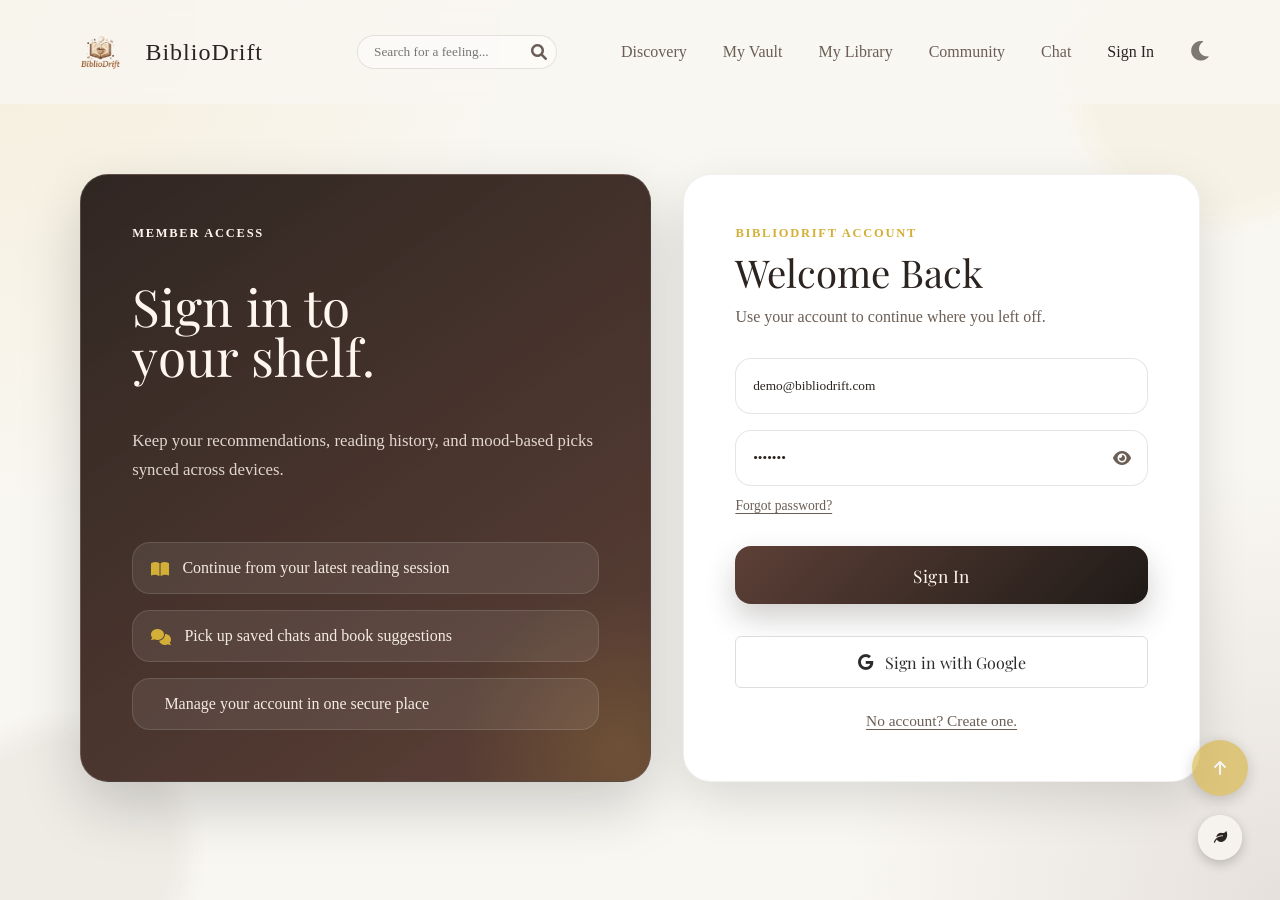
==== commit 79f68ae4: "Merge branch 'main' of https://github.com/devanshi14malhotra/BiblioDrift" ====
--- a/frontend/pages/auth.html
+++ b/frontend/pages/auth.html
@@ -10,58 +10,459 @@
                 document.documentElement.setAttribute('data-theme', 'night');
             }
         })();
+
+        document.addEventListener('DOMContentLoaded', function () {
+            const btn = document.getElementById('themeToggle');
+            if (!btn) return;
+            const icon = btn.querySelector('i');
+            const STORAGE_KEY = 'bibliodrift_theme';
+            
+            function applyTheme(theme) {
+                if (theme === 'night') {
+                    document.documentElement.setAttribute('data-theme', 'night');
+                    if (icon) icon.className = 'fa-solid fa-sun';
+                } else {
+                    document.documentElement.removeAttribute('data-theme');
+                    if (icon) icon.className = 'fa-solid fa-moon';
+                }
+                localStorage.setItem(STORAGE_KEY, theme);
+            }
+            
+            btn.addEventListener('click', function () {
+                const current = document.documentElement.getAttribute('data-theme') === 'night' ? 'night' : 'light';
+                applyTheme(current === 'night' ? 'light' : 'night');
+            });
+            
+            // Set initial icon state
+            const currentTheme = localStorage.getItem(STORAGE_KEY);
+            if (currentTheme === 'night' && icon) {
+                icon.className = 'fa-solid fa-sun';
+            }
+        });
     </script>
     <meta name="viewport" content="width=device-width, initial-scale=1.0">
     <title>Auth | BiblioDrift</title>
+    <!-- SEO & Open Graph meta tags -->
+    <meta name="description"
+        content="Sign in or create your BiblioDrift account to start discovering books by mood, saving your favourites, and chatting with Elara, your AI reading companion." />
+    <meta property="og:type" content="website" />
+    <meta property="og:url" content="https://bibliodrift-dm.netlify.app/auth" />
+    <meta property="og:title" content="Sign In | BiblioDrift" />
+    <meta property="og:description"
+        content="Sign in or create your BiblioDrift account to start discovering books by mood, saving your favourites, and chatting with Elara, your AI reading companion." />
+    <meta property="og:image" content="https://bibliodrift-dm.netlify.app/assets/images/og-banner.png" />
+    <meta property="og:image:width" content="1200" />
+    <meta property="og:image:height" content="630" />
     <link rel="stylesheet" href="../css/style.css">
+    <link rel="stylesheet" href="../css/pwa.css">
     <link rel="stylesheet" href="../css/style-responsive.css">
     <link href="https://fonts.googleapis.com/css2?family=Playfair+Display:wght@600&family=Georgia&display=swap"
         rel="stylesheet">
     <link rel="stylesheet" href="https://cdnjs.cloudflare.com/ajax/libs/font-awesome/6.0.0/css/all.min.css">
     <style>
+        body.auth-page {
+            background:
+                radial-gradient(circle at top left, rgba(212, 175, 55, 0.12), transparent 34%),
+                radial-gradient(circle at bottom right, rgba(93, 64, 55, 0.12), transparent 28%),
+                var(--bg-color);
+        }
+
+        body.auth-page::before,
+        body.auth-page::after {
+            content: "";
+            position: fixed;
+            inset: auto;
+            pointer-events: none;
+            z-index: 0;
+            border-radius: 50%;
+            filter: blur(10px);
+            opacity: 0.7;
+        }
+
+        body.auth-page::before {
+            width: 18rem;
+            height: 18rem;
+            top: -4rem;
+            right: -5rem;
+            background: rgba(212, 175, 55, 0.08);
+        }
+
+        body.auth-page::after {
+            width: 16rem;
+            height: 16rem;
+            bottom: -5rem;
+            left: -4rem;
+            background: rgba(93, 64, 55, 0.08);
+        }
+
+        body.auth-page main.auth-main {
+            position: relative;
+            z-index: 1;
+            max-width: none;
+            min-height: calc(100vh - 120px);
+            display: flex;
+            align-items: center;
+            justify-content: center;
+            padding: 2rem 4rem 4rem;
+        }
+
+        .auth-shell {
+            width: min(1120px, 100%);
+            display: grid;
+            grid-template-columns: minmax(0, 1.05fr) minmax(360px, 0.95fr);
+            gap: 2rem;
+            align-items: stretch;
+        }
+
+        .auth-intro {
+            position: relative;
+            overflow: hidden;
+            padding: clamp(2rem, 4vw, 3.5rem);
+            border-radius: 28px;
+            background:
+                linear-gradient(145deg, rgba(44, 36, 32, 0.92), rgba(93, 64, 55, 0.85)),
+                var(--wood-dark);
+            color: #fff7ef;
+            box-shadow: 0 24px 60px rgba(0, 0, 0, 0.18);
+            border: 1px solid rgba(255, 255, 255, 0.12);
+            display: flex;
+            flex-direction: column;
+            justify-content: space-between;
+            min-height: 100%;
+        }
+
+        .auth-intro::after {
+            content: "";
+            position: absolute;
+            inset: auto -8rem -8rem auto;
+            width: 20rem;
+            height: 20rem;
+            border-radius: 50%;
+            background: radial-gradient(circle, rgba(212, 175, 55, 0.16), transparent 70%);
+        }
+
+        .auth-eyebrow,
+        .auth-kicker {
+            letter-spacing: 0.14em;
+            text-transform: uppercase;
+            font-size: 0.78rem;
+            font-weight: 700;
+        }
+
+        .auth-intro h1 {
+            margin-top: 0.85rem;
+            max-width: 10ch;
+            font-size: clamp(2.25rem, 4vw, 4.25rem);
+            line-height: 0.98;
+        }
+
+        .auth-copy {
+            margin-top: 1.25rem;
+            max-width: 34rem;
+            font-size: 1.05rem;
+            line-height: 1.7;
+            color: rgba(255, 247, 239, 0.84);
+        }
+
+        .auth-highlights {
+            list-style: none;
+            margin-top: 2rem;
+            display: grid;
+            gap: 1rem;
+            position: relative;
+            z-index: 1;
+        }
+
+        .auth-highlights li {
+            display: flex;
+            align-items: flex-start;
+            gap: 0.85rem;
+            padding: 1rem 1.1rem;
+            border-radius: 18px;
+            background: rgba(255, 255, 255, 0.08);
+            border: 1px solid rgba(255, 255, 255, 0.12);
+            color: rgba(255, 247, 239, 0.93);
+        }
+
+        .auth-highlights i {
+            margin-top: 0.1rem;
+            color: var(--accent-gold);
+            flex-shrink: 0;
+        }
+
         .auth-container {
-            max-width: 400px;
-            margin: 8rem auto;
-            background: var(--book-bg, #fff);
-            padding: 3rem;
-            border-radius: 12px;
-            box-shadow: 0 10px 40px rgba(0, 0, 0, 0.1);
-            text-align: center;
-            border: 1px solid rgba(0, 0, 0, 0.05);
+            width: 100%;
+            max-width: none;
+            margin: 0;
+            padding: clamp(2rem, 4vw, 3.25rem);
+            border-radius: 28px;
+            text-align: left;
+            background: var(--book-bg);
+            backdrop-filter: blur(14px);
+            box-shadow: 0 18px 50px rgba(0, 0, 0, 0.12);
+            border: 1px solid rgba(0, 0, 0, 0.06);
+        }
+
+        .auth-kicker {
+            color: var(--accent-gold);
+        }
+
+        #authTitle {
+            margin-top: 0.7rem;
+            font-size: clamp(2rem, 3vw, 2.6rem);
+            line-height: 1.05;
+        }
+
+        .auth-subtitle {
+            margin-top: 0.75rem;
+            color: var(--text-muted);
+            line-height: 1.6;
+        }
+
+        #authForm {
+            margin-top: 1.75rem;
+            display: grid;
+            gap: 1rem;
+        }
+
+        #nameField {
+            display: none;
+        }
+
+        .input-group {
+            margin: 0;
+            position: relative;
+        }
+
+        .password-toggle-icon {
+            position: absolute;
+            right: 1.05rem;
+            top: 50%;
+            transform: translateY(-50%);
+            cursor: pointer;
+            color: var(--text-muted);
+            transition: color 0.2s ease;
+            z-index: 10;
+        }
+
+        .password-toggle-icon:hover {
+            color: var(--text-main);
+        }
+
+        .auth-input.password-input {
+            padding-right: 2.75rem;
         }
 
         .auth-input {
             width: 100%;
-            padding: 1rem;
-            margin-bottom: 1rem;
-            border: 1px solid #ddd;
-            border-radius: 6px;
-            font-family: 'Georgia', serif;
+            min-height: 3.5rem;
+            padding: 1rem 1.05rem;
+            border: 1px solid var(--input-border);
+            border-radius: 16px;
+            background: var(--input-bg);
+            font-family: "Georgia", serif;
+            color: var(--text-main);
+            transition: border-color 0.25s ease, box-shadow 0.25s ease, transform 0.25s ease, background-color 0.25s ease;
+        }
+
+        .auth-input::placeholder {
+            color: color-mix(in srgb, var(--text-muted) 70%, transparent);
+        }
+
+        .auth-input:focus {
+            outline: none;
+            background: var(--book-bg);
+            border-color: rgba(212, 175, 55, 0.55);
+            box-shadow: 0 0 0 4px rgba(212, 175, 55, 0.16);
+            transform: translateY(-1px);
         }
 
         .auth-btn {
             width: 100%;
-            padding: 1rem;
-            background: #2c2c2c;
-            color: #fff;
+            min-height: 3.65rem;
+            padding: 1rem 1.2rem;
             border: none;
+            border-radius: 16px;
+            cursor: pointer;
+            background: linear-gradient(135deg, var(--wood-dark), #1f1a17);
+            color: #fff7ef;
+            font-family: 'Playfair Display', serif;
+            font-size: 1.08rem;
+            letter-spacing: 0.03em;
+            box-shadow: 0 14px 30px rgba(44, 36, 32, 0.22);
+            transition: transform 0.2s ease, box-shadow 0.2s ease, filter 0.2s ease;
+        }
+
+        .auth-btn:hover {
+            transform: translateY(-1px);
+            box-shadow: 0 18px 34px rgba(44, 36, 32, 0.28);
+            filter: brightness(1.04);
+        }
+
+        .auth-footer {
+            margin-top: 1.25rem;
+            text-align: center;
+        }
+
+        .google-auth-btn {
+            width: 100%;
+            padding: 0.9rem 1rem;
+            margin-top: 1rem;
+            background: #fff;
+            color: #2c2c2c;
+            border: 1px solid #ddd;
             border-radius: 6px;
             cursor: pointer;
             font-family: 'Playfair Display', serif;
-            font-size: 1.1rem;
+            font-size: 1rem;
+            display: flex;
+            align-items: center;
+            justify-content: center;
+            gap: 0.75rem;
         }
 
         .toggle-link {
-            display: block;
-            margin-top: 1.5rem;
-            color: #666;
-            font-size: 0.9rem;
+            display: inline-flex;
+            color: var(--text-muted);
+            font-size: 0.96rem;
             cursor: pointer;
             text-decoration: underline;
-        }
-
-        #nameField {
+            text-underline-offset: 0.2em;
+        }
+
+        @media (max-width: 900px) {
+            body.auth-page main.auth-main {
+                padding: 1.5rem 1rem 2.5rem;
+            }
+
+            .auth-shell {
+                grid-template-columns: 1fr;
+            }
+
+            .auth-intro {
+                order: 2;
+                min-height: auto;
+            }
+
+            .auth-container {
+                order: 1;
+            }
+        }
+
+        @media (max-width: 560px) {
+            body.auth-page main.auth-main {
+                padding-inline: 0.75rem;
+            }
+
+            .auth-intro,
+            .auth-container {
+                border-radius: 22px;
+            }
+
+            .auth-highlights li {
+                padding: 0.9rem 0.95rem;
+            }
+        }
+
+        #forgotPasswordPanel,
+        #resetPasswordPanel {
             display: none;
+        }
+
+        .auth-panel-actions {
+            margin-top: 1rem;
+        }
+
+        .auth-hint {
+            font-size: 0.85rem;
+            color: #666;
+            margin-bottom: 1rem;
+            line-height: 1.4;
+        }
+
+        #forgotResetLinkBox {
+            display: none;
+            margin-top: 1rem;
+            padding: 0.75rem;
+            background: #f5f5f0;
+            border-radius: 6px;
+            text-align: left;
+            font-size: 0.85rem;
+            word-break: break-all;
+        }
+
+        #forgotResetLinkBox a {
+            color: #2c2c2c;
+            font-weight: 600;
+        }
+
+        /* Password Strength Styles */
+        .password-strength-container {
+            margin-top: 1rem;
+            padding: 0 0.2rem;
+            transition: all 0.3s ease;
+        }
+
+        .password-strength-bar {
+            height: 6px;
+            background: rgba(255, 255, 255, 0.1);
+            border-radius: 4px;
+            overflow: hidden;
+            margin-bottom: 0.75rem;
+            box-shadow: inset 0 1px 2px rgba(0,0,0,0.2);
+        }
+
+        .password-strength-fill {
+            height: 100%;
+            width: 0%;
+            transition: width 0.3s ease, background-color 0.3s ease;
+        }
+
+        .password-criteria {
+            list-style: none;
+            padding: 0;
+            margin: 0;
+            display: grid;
+            gap: 0.5rem;
+        }
+
+        .password-criteria li {
+            font-size: 0.85rem;
+            color: var(--text-muted);
+            display: flex;
+            align-items: center;
+            gap: 0.5rem;
+            transition: color 0.2s ease;
+        }
+
+        .password-criteria li i {
+            font-size: 0.95rem;
+            width: 16px;
+            text-align: center;
+        }
+
+        .criterion-met {
+            color: #4ade80 !important;
+        }
+        .criterion-met i {
+            color: #4ade80;
+        }
+        .criterion-unmet {
+            color: #f87171 !important;
+        }
+        .criterion-unmet i {
+            color: #f87171;
+        }
+
+        .strength-weak { background-color: #f87171; box-shadow: 0 0 8px rgba(248,113,113,0.4); }
+        .strength-fair { background-color: #fbbf24; box-shadow: 0 0 8px rgba(251,191,36,0.4); }
+        .strength-good { background-color: #a3e635; box-shadow: 0 0 8px rgba(163,230,53,0.4); }
+        .strength-strong { background-color: #4ade80; box-shadow: 0 0 8px rgba(74,222,128,0.4); }
+
+        @keyframes inputShake {
+            0%, 100% { transform: translateX(0); }
+            20%, 60% { transform: translateX(-5px); border-color: #f87171; }
+            40%, 80% { transform: translateX(5px); border-color: #f87171; }
         }
     </style>
     <link rel="icon" href="../assets/images/biblioDrift_favicon.png" type="image/png">
@@ -74,32 +475,41 @@
     <link rel="apple-touch-icon" href="../assets/images/biblioDrift_favicon.png">
 </head>
 
-<body>
+<body class="auth-page">
     <header>
-        <a href="index.html" class="logo">
+        <a href="app.html" class="logo">
             <img style="height: 40px" src="../assets/images/biblioDrift_favicon.png" alt="BiblioDrift Logo"> BiblioDrift
         </a>
         <div class="header-controls">
             <div class="search-bar">
                 <input type="text" id="searchInput" class="search-input" placeholder="Search for a feeling...">
-                <i class="fa-solid fa-search search-icon"></i>
+                <i class="fa-solid fa-search search-icon" id="searchIcon"></i>
             </div>
             <nav class="nav-links">
                 <div class="tooltip">
-                    <a href="index.html">Discovery</a>
+                    <a href="app.html">Discovery</a>
                     <span class="tooltip-text"><i class="fa-solid fa-wand-magic-sparkles"></i> Explore books</span>
+                </div>
+                <div class="tooltip">
+                    <a href="vault.html">My Vault</a>
+                    <span class="tooltip-text"><i class="fa-solid fa-vault"></i> My Vault</span>
                 </div>
                 <div class="tooltip">
                     <a href="library.html">My Library</a>
                     <span class="tooltip-text"><i class="fa-solid fa-book"></i> My Library</span>
                 </div>
                 <div class="tooltip">
+                    <a href="community-stories.html">Community</a>
+                    <span class="tooltip-text"><i class="fa-solid fa-pen-nib"></i> Community Stories</span>
+                </div>
+                <div class="tooltip">
                     <a href="chat.html">Chat</a>
                     <span class="tooltip-text"><i class="fa-solid fa-comments"></i> Chat</span>
                 </div>
+                <!-- DYNAMIC AUTH LINK -->
                 <div class="tooltip">
-                    <a href="auth.html" class="active">Sign In</a>
-                    <span class="tooltip-text"><i class="fa-solid fa-key"></i> Access account</span>
+                    <a href="auth.html" id="navAuthLink" class="active">Sign In</a>
+                    <span class="tooltip-text" id="navAuthTooltip"><i class="fa-solid fa-key"></i> Access account</span>
                 </div>
             </nav>
             <button id="themeToggle" class="btn-icon" title="Toggle Theme">
@@ -108,65 +518,177 @@
         </div>
     </header>
 
-    <main>
-        <!-- 
-            =============================================================
-            Authentication Container Area
-            =============================================================
-            This container encapsulates the core authentication workflow 
-            for the application. 
-            
-            By default, it renders the 'Sign In' view, but dynamically 
-            toggles to 'Registration' mode based on user interaction with 
-            the 'toggleText' link below.
-
-            Features:
-            - Fully responsive design via 'auth-container' class.
-            - JavaScript intercepts submission via 'handleAuth(event)'.
-            - Name field is hidden by default and only shown during sign up.
-            =============================================================
-        -->
-        <div class="auth-container">
-            
-            <!-- Dynamic Form Header -->
-            <h2 id="authTitle" style="font-family: 'Playfair Display'; margin-bottom: 2rem;">
-                Welcome Back
-            </h2>
-            
-            <!-- Authentication Form: Handles both Sign In and Registration dynamically -->
-            <form id="authForm" onsubmit="handleAuth(event)">
-                
-                <!-- Registration Specific Field (Hidden during Sign In) -->
-                <div id="nameField">
-                    <input type="text" id="username" class="auth-input" placeholder="Full Name" autocomplete="name">
+    <main class="auth-main">
+        <section class="auth-shell">
+            <aside class="auth-intro" aria-label="Authentication benefits">
+                <p class="auth-eyebrow">Member access</p>
+                <h1>Sign in to your shelf.</h1>
+                <p class="auth-copy">
+                    Keep your recommendations, reading history, and mood-based picks synced across devices.
+                </p>
+                <ul class="auth-highlights">
+                    <li><i class="fa-solid fa-book-open"></i> Continue from your latest reading session</li>
+                    <li><i class="fa-solid fa-comments"></i> Pick up saved chats and book suggestions</li>
+                    <li><i class="fa-solid fa-shield-heart"></i> Manage your account in one secure place</li>
+                </ul>
+            </aside>
+
+            <div class="auth-container">
+                <p class="auth-kicker">BiblioDrift account</p>
+                <h2 id="authTitle">Welcome Back</h2>
+                <p class="auth-subtitle">Use your account to continue where you left off.</p>
+
+                <form id="authForm" data-mode="login" onsubmit="handleAuth(event)">
+                    <input type="hidden" id="csrf_token" name="csrf_token" value="">
+
+                    
+                    <div id="nameField">
+                        <input type="text" id="username" class="auth-input" placeholder="Full Name" autocomplete="name">
+                    </div>
+
+                    <div class="input-group">
+                        <input type="email" id="email" class="auth-input" placeholder="Email Address"
+                            value="demo@bibliodrift.com" required autocomplete="email">
+                    </div>
+
+                    <div class="input-group">
+                        <input type="password" id="password" class="auth-input password-input" placeholder="Password"
+                            value="demo123" required autocomplete="current-password">
+                        <i class="fa-solid fa-eye password-toggle-icon" id="togglePassword" title="Show Password"
+                            aria-label="Show password" role="button" tabindex="0"></i>
+                            
+                        <!-- Client-side Password Strength Validation UI -->
+                        <div id="passwordStrengthContainer" style="display: none;" class="password-strength-container">
+                            <div class="password-strength-bar">
+                                <div class="password-strength-fill" id="passwordStrengthFill"></div>
+                            </div>
+                            <ul class="password-criteria" id="passwordCriteria">
+                                <li id="criterion-length" class="criterion-unmet"><i class="fa-solid fa-circle-xmark"></i> At least 8 characters</li>
+                                <li id="criterion-number" class="criterion-unmet"><i class="fa-solid fa-circle-xmark"></i> At least 1 number</li>
+                                <li id="criterion-special" class="criterion-unmet"><i class="fa-solid fa-circle-xmark"></i> At least 1 special character</li>
+                            </ul>
+                        </div>
+                    </div>
+
+                    <!-- 
+                        =============================================================
+                        SECURITY COMPLIANCE: CSRF TOKEN FIELD
+                        =============================================================
+                        This hidden input is dynamically populated with a one-time 
+                        security token provided by the backend. It protects against
+                        Cross-Site Request Forgery attacks by ensuring that the 
+                        form submission originated from this specific application 
+                        instance.
+                        =============================================================
+                    -->
+                    <input type="hidden" id="csrf_token" name="csrf_token" value="">
+
+                    <span id="forgotPasswordLink" class="toggle-link" style="display: block; margin: -0.25rem 0 1rem; font-size: 0.85rem;">
+                        Forgot password?
+                    </span>
+
+                    <!-- Primary Action Button -->
+                    <button type="submit" id="submitBtn" class="auth-btn">
+                        Sign In
+                    </button>
+
+                    <!-- Google Authentication -->
+                    <button type="button" id="googleAuthBtn" class="google-auth-btn">
+                        <i class="fa-brands fa-google"></i>
+                        <span>Sign in with Google</span>
+                    </button>
+                </form>
+
+                <div id="forgotPasswordPanel">
+                    <p class="auth-hint">
+                        No email is sent yet. In local development, a reset link appears below only if this address is already registered in your database.
+                    </p>
+                    <form id="forgotPasswordForm" action="#" method="post" novalidate>
+                        <input type="email" id="forgotEmail" class="auth-input" placeholder="Email address" required autocomplete="email">
+                        <button type="submit" id="forgotSubmitBtn" class="auth-btn">Send reset link</button>
+                    </form>
+                    <div id="forgotResetLinkBox" aria-live="polite"></div>
+                    
+                    <div class="auth-panel-actions">
+                        <span id="backToSignInFromForgot" class="toggle-link">Back to sign in</span>
+                    </div>
                 </div>
-                
-                <!-- Standard Credentials -->
-                <div class="input-group" style="margin-bottom: 1rem;">
-                    <input type="email" id="email" class="auth-input" placeholder="Email Address" value="demo@bibliodrift.com" required autocomplete="email">
+
+                <div id="resetPasswordPanel">
+                    <form id="resetPasswordForm" action="#" method="post" novalidate>
+                        <input type="password" id="newPassword" class="auth-input" placeholder="New password (min 8 characters)" required minlength="8" autocomplete="new-password">
+                        <input type="password" id="confirmPassword" class="auth-input" placeholder="Confirm new password" required minlength="8" autocomplete="new-password">
+                        <button type="submit" id="resetSubmitBtn" class="auth-btn">Reset password</button>
+                    </form>
+                    <div class="auth-panel-actions">
+                        <span id="backToSignInFromReset" class="toggle-link">Back to sign in</span>
+                    </div>
                 </div>
-                
-                <div class="input-group" style="margin-bottom: 1rem;">
-                    <input type="password" id="password" class="auth-input" placeholder="Password" value="demo123" required autocomplete="current-password">
+
+                <!-- Mode Toggle Link -->
+                <div class="auth-footer" style="margin-top: 1.5rem;">
+                    <span id="toggleText" class="toggle-link">
+                        No account? Create one.
+                    </span>
                 </div>
-                
-                <!-- Primary Action Button -->
-                <button type="submit" id="submitBtn" class="auth-btn">
-                    Sign In
-                </button>
-            </form>
-            
-            <!-- Mode Toggle Link -->
-            <div class="auth-footer" style="margin-top: 1.5rem;">
-                <span id="toggleText" class="toggle-link">
-                    No account? Create one.
-                </span>
             </div>
-            
+        </section>
+    </main>
+
+  <!-- Back to Top Button -->
+  <button id="backToTop" class="btn-icon back-to-top" title="Back to Top" onclick="window.scrollTo({top: 0, behavior: 'smooth'});">
+    <i class="fa-solid fa-arrow-up"></i>
+  </button>
+
+  <!-- Ambient Sanctuary UI -->
+  <div class="ambient-sanctuary">
+    <button id="ambientToggle" title="Ambient Sanctuary" aria-expanded="false" aria-controls="ambientPanel">
+      <i class="fa-solid fa-leaf"></i>
+    </button>
+    <div id="ambientPanel" class="ambient-panel">
+      <h3 style="color: var(--text-main) !important;">Ambient Sanctuary</h3>
+      <div class="ambient-option">
+        <span style="color: var(--text-main) !important;"><i class="fa-solid fa-cloud-rain"></i> Rainy Evening</span>
+        <label class="switch">
+          <input type="checkbox" id="rainToggle">
+          <span class="slider"></span>
+        </label>
+      </div>
+      <div class="ambient-option">
+        <span style="color: var(--text-main) !important;"><i class="fa-solid fa-fire"></i> Cozy Fireplace</span>
+        <label class="switch">
+          <input type="checkbox" id="fireToggle">
+          <span class="slider"></span>
+        </label>
+      </div>
+      <div class="ambient-option">
+        <span style="color: var(--text-main) !important;"><i class="fa-solid fa-water"></i> Calm Ocean Waves</span>
+        <label class="switch">
+          <input type="checkbox" id="oceanToggle">
+          <span class="slider"></span>
+        </label>
+      </div>
+      <div class="ambient-option">
+        <span style="color: var(--text-main) !important;"><i class="fa-solid fa-bolt"></i> Stormy Rain</span>
+        <label class="switch">
+          <input type="checkbox" id="stormToggle">
+          <span class="slider"></span>
+        </label>
+      </div>
+      <div class="volume-control">
+        <label for="ambientVolume" style="color: var(--text-main) !important;"><i class="fa-solid fa-volume-high"></i> Volume</label>
+        <div class="range-wrap">
+          <div class="range-track" aria-hidden="true"></div>
+          <div class="range-fill" aria-hidden="true"></div>
+          <input type="range" id="ambientVolume" min="0" max="1" step="0.1" value="0.5" style="width: 100%;">
         </div>
-    </main>
+      </div>
+    </div>
+  </div>
+
 
     <script src="../js/config.js"></script>
+    <script src="../js/auth-password-reset.js"></script>
     <script src="../js/footer.js"></script>
     <script src="../js/app.js"></script>
     <script src="../script/header-scroll.js"></script>
@@ -176,7 +698,81 @@
         const authTitle = document.getElementById('authTitle');
         const nameField = document.getElementById('nameField');
         const submitBtn = document.getElementById('submitBtn');
+        const googleAuthBtn = document.getElementById('googleAuthBtn');
+
+        if (googleAuthBtn) {
+            googleAuthBtn.addEventListener('click', () => {
+                const mode = authForm.dataset.mode === 'register' ? 'register' : 'login';
+                googleAuthBtn.disabled = true;
+                googleAuthBtn.querySelector('span').textContent = 'Redirecting to Google...';
+                window.location.href = `${MOOD_API_BASE}/auth/google?mode=${encodeURIComponent(mode)}`;
+            });
+        }
         const passwordInput = document.getElementById('password');
+        const forgotPasswordLink = document.getElementById('forgotPasswordLink');
+        const forgotPasswordPanel = document.getElementById('forgotPasswordPanel');
+        const resetPasswordPanel = document.getElementById('resetPasswordPanel');
+        const authFooter = document.querySelector('.auth-footer');
+        const emailInput = document.getElementById('email');
+        const forgotEmailInput = document.getElementById('forgotEmail');
+
+        function showAuthPanel(mode) {
+            const isSignIn = mode === 'signin';
+            authForm.style.display = isSignIn ? 'block' : 'none';
+            if (forgotPasswordPanel) {
+                forgotPasswordPanel.style.display = mode === 'forgot' ? 'block' : 'none';
+            }
+            if (resetPasswordPanel) {
+                resetPasswordPanel.style.display = mode === 'reset' ? 'block' : 'none';
+            }
+            if (authFooter) {
+                authFooter.style.display = isSignIn ? 'block' : 'none';
+            }
+            if (googleAuthBtn) {
+                googleAuthBtn.style.display = isSignIn ? 'flex' : 'none';
+            }
+            if (forgotPasswordLink) {
+                const isLoginMode = isSignIn && authForm.dataset.mode !== 'register';
+                forgotPasswordLink.style.display = isLoginMode ? 'block' : 'none';
+            }
+            if (mode === 'forgot') {
+                authTitle.textContent = 'Reset your password';
+            } else if (mode === 'reset') {
+                authTitle.textContent = 'Choose a new password';
+            } else if (authForm.dataset.mode === 'register') {
+                authTitle.textContent = 'Create Account';
+            } else {
+                authTitle.textContent = 'Welcome Back';
+            }
+        }
+
+        if (forgotPasswordLink) {
+            forgotPasswordLink.addEventListener('click', () => {
+                if (forgotEmailInput && emailInput) {
+                    forgotEmailInput.value = emailInput.value;
+                }
+                const linkBox = document.getElementById('forgotResetLinkBox');
+                if (linkBox) {
+                    linkBox.style.display = 'none';
+                    linkBox.innerHTML = '';
+                }
+                showAuthPanel('forgot');
+            });
+        }
+
+        ['backToSignInFromForgot', 'backToSignInFromReset'].forEach((id) => {
+            const el = document.getElementById(id);
+            if (el) {
+                el.addEventListener('click', () => {
+                    if (window.history.replaceState) {
+                        const url = new URL(window.location.href);
+                        url.searchParams.delete('token');
+                        window.history.replaceState({}, '', url.pathname);
+                    }
+                    showAuthPanel('signin');
+                });
+            }
+        });
 
         if (toggleText) {
             toggleText.addEventListener('click', () => {
@@ -186,20 +782,204 @@
                     authTitle.textContent = 'Create Account';
                     nameField.style.display = 'block';
                     submitBtn.textContent = 'Sign Up';
+                    googleAuthBtn.querySelector('span').textContent = 'Sign up with Google';
                     toggleText.textContent = 'Already have an account? Sign in.';
                     passwordInput.autocomplete = 'new-password';
+                    passwordInput.value = ''; // Reset password field on switch to register
+                    if (document.getElementById('passwordStrengthContainer')) {
+                        document.getElementById('passwordStrengthContainer').style.display = 'block';
+                        if (typeof updatePasswordStrengthMeter === 'function') {
+                            updatePasswordStrengthMeter();
+                        }
+                    }
                 } else {
                     authForm.dataset.mode = 'login';
                     authTitle.textContent = 'Welcome Back';
                     nameField.style.display = 'none';
                     submitBtn.textContent = 'Sign In';
+                    googleAuthBtn.querySelector('span').textContent = 'Sign in with Google';
                     toggleText.textContent = 'No account? Create one.';
                     passwordInput.autocomplete = 'current-password';
+                    if (document.getElementById('passwordStrengthContainer')) {
+                        document.getElementById('passwordStrengthContainer').style.display = 'none';
+                    }
+                }
+                showAuthPanel('signin');
+            });
+        }
+
+        const togglePassword = document.getElementById('togglePassword');
+        if (togglePassword && passwordInput) {
+            const toggleVisibility = () => {
+                const type = passwordInput.getAttribute('type') === 'password' ? 'text' : 'password';
+                passwordInput.setAttribute('type', type);
+
+                if (type === 'password') {
+                    togglePassword.classList.remove('fa-eye-slash');
+                    togglePassword.classList.add('fa-eye');
+                    togglePassword.setAttribute('title', 'Show Password');
+                    togglePassword.setAttribute('aria-label', 'Show password');
+                } else {
+                    togglePassword.classList.remove('fa-eye');
+                    togglePassword.classList.add('fa-eye-slash');
+                    togglePassword.setAttribute('title', 'Hide Password');
+                    togglePassword.setAttribute('aria-label', 'Hide password');
+                }
+            };
+
+            togglePassword.addEventListener('click', toggleVisibility);
+
+            togglePassword.addEventListener('keydown', (e) => {
+                if (e.key === 'Enter' || e.key === ' ') {
+                    e.preventDefault();
+                    toggleVisibility();
                 }
             });
         }
+
+        // ==============================================================================
+        // PASSWORD STRENGTH VALIDATION LOGIC
+        // ==============================================================================
+        const passwordStrengthContainer = document.getElementById('passwordStrengthContainer');
+        const passwordStrengthFill = document.getElementById('passwordStrengthFill');
+        const criteriaNodes = {
+            length: document.getElementById('criterion-length'),
+            number: document.getElementById('criterion-number'),
+            special: document.getElementById('criterion-special')
+        };
+
+        function validatePasswordCriteria(password) {
+            const hasLength = password.length >= 8;
+            const hasNumber = /\d/.test(password);
+            const hasSpecial = /[!@#$%^&*(),.?":{}|<>\-_\+=\/\[\]\\';`~]/.test(password);
+            
+            return {
+                length: hasLength,
+                number: hasNumber,
+                special: hasSpecial,
+                score: (hasLength ? 1 : 0) + (hasNumber ? 1 : 0) + (hasSpecial ? 1 : 0)
+            };
+        }
+
+        function updateCriterionNode(node, isMet) {
+            if (!node) return;
+            const icon = node.querySelector('i');
+            if (isMet) {
+                node.classList.add('criterion-met');
+                node.classList.remove('criterion-unmet');
+                icon.className = 'fa-solid fa-circle-check';
+            } else {
+                node.classList.remove('criterion-met');
+                node.classList.add('criterion-unmet');
+                icon.className = 'fa-solid fa-circle-xmark';
+            }
+        }
+
+        function updatePasswordStrengthMeter() {
+            if (!passwordInput || authForm.dataset.mode !== 'register') return;
+
+            const password = passwordInput.value;
+            const validation = validatePasswordCriteria(password);
+            
+            updateCriterionNode(criteriaNodes.length, validation.length);
+            updateCriterionNode(criteriaNodes.number, validation.number);
+            updateCriterionNode(criteriaNodes.special, validation.special);
+            
+            let fillWidth = '0%';
+            let fillClass = 'strength-weak';
+            
+            if (password.length > 0) {
+                if (validation.score === 1) {
+                    fillWidth = '33%';
+                    fillClass = 'strength-weak';
+                } else if (validation.score === 2) {
+                    fillWidth = '66%';
+                    fillClass = 'strength-fair';
+                } else if (validation.score === 3) {
+                    fillWidth = '100%';
+                    fillClass = password.length >= 12 ? 'strength-strong' : 'strength-good';
+                }
+            }
+            
+            if (passwordStrengthFill) {
+                passwordStrengthFill.style.width = fillWidth;
+                passwordStrengthFill.className = `password-strength-fill ${fillClass}`;
+            }
+        }
+
+        if (passwordInput) {
+            passwordInput.addEventListener('input', updatePasswordStrengthMeter);
+        }
+
+        // Intercept form submission to enforce validation on register
+        if (authForm) {
+            const originalOnSubmit = authForm.onsubmit;
+            authForm.onsubmit = function(event) {
+                if (authForm.dataset.mode === 'register') {
+                    const validation = validatePasswordCriteria(passwordInput.value);
+                    if (validation.score < 3) {
+                        event.preventDefault();
+                        
+                        passwordInput.style.animation = 'inputShake 0.4s ease-in-out 0s 1';
+                        setTimeout(() => {
+                            passwordInput.style.animation = 'none';
+                        }, 400);
+                        
+                        passwordInput.focus();
+                        return false; // Stop submission
+                    }
+                }
+                if (originalOnSubmit) {
+                    return originalOnSubmit.call(this, event);
+                }
+            };
+        }
+
+        const resetToken = new URLSearchParams(window.location.search).get('token');
+        if (resetToken) {
+            showAuthPanel('reset');
+        }
     </script>
     <script src="../js/pwa.js"></script>
+    <script>
+        /**
+         * ==============================================================================
+         * CSRF INITIALIZATION LOGIC
+         * ==============================================================================
+         * On document load, we query the backend's CSRF endpoint to retrieve a 
+         * fresh security token. This token is then stored in the hidden form 
+         * field and utilized in the 'handleAuth' submission headers.
+         * ==============================================================================
+         */
+        document.addEventListener('DOMContentLoaded', async () => {
+            try {
+                // We use MOOD_API_BASE from config.js
+                const response = await fetch(`${MOOD_API_BASE}/csrf-token`, {
+                    method: 'GET',
+                    credentials: 'include'
+                });
+
+                if (response.ok) {
+                    const result = await response.json();
+                    const token = result.data?.csrf_token;
+
+                    if (token) {
+                        const csrfInput = document.getElementById('csrf_token');
+                        if (csrfInput) {
+                            csrfInput.value = token;
+                            if (window.IS_DEV) console.log('[Security] CSRF Token initialized successfully.');
+                        }
+                    }
+                } else {
+                    console.error('[Security] Failed to fetch CSRF token from backend.');
+                }
+            } catch (error) {
+                console.error('[Security] Network error while fetching security token:', error);
+            }
+        });
+    </script>
+    <script src="../js/theme-manager.js"></script>
+  <script src="../js/ambient.js"></script>
 </body>
 
 </html>
--- a/frontend/css/style.css
+++ b/frontend/css/style.css
@@ -1,4696 +1,4863 @@
-:root {
-    /* Fix: WCAG AA Contrast Floor - Issue #534 */
-.glass-panel,
-.book-tooltip,
-.book-detail-modal,
-[class*="glass"] {
-    background: rgba(0, 0, 0, 0.45) !important;
-    backdrop-filter: blur(12px);
-    -webkit-backdrop-filter: blur(12px);
-}
-    /* Day Theme (Default) */
-    --bg-color: #f9f7f2;
-    --header-bg: rgba(249, 247, 242, 0.8);
-    --text-main: #2c2420;
-    --text-muted: #6b5e55;
-    --accent-gold: #d4af37;
-    --wood-dark: #5d4037;
-    --wood-light: #8d6e63;
-    --glass-bg: rgba(255, 255, 255, 0.1);
-    --glass-border: rgba(255, 255, 255, 0.2);
-    --shadow-soft: 0 10px 30px rgba(0, 0, 0, 0.05);
-    --input-bg: rgba(255, 255, 255, 0.5);
-    --input-border: rgba(0, 0, 0, 0.1);
-    --book-bg: #fff;
-    --paper-color: #fffdf9;
-
-    /* Vibe Colors */
-    --vibe-mystery: #78909c;
-    --vibe-romance: #ef9a9a;
-    --vibe-classic: #a1887f;
-
-    /* Dimensions */
-    --book-width: 160px;
-    --book-height: 240px;
-    --book-thick: 40px;
-}
-
-[data-theme="night"] {
-    /* Night Theme (Dark Wood) */
-    --bg-color: #1e1a18;
-    --header-bg: rgba(30, 26, 24, 0.85);
-    --text-main: #e0d5cb;
-    --text-muted: #a89a8e;
-    --accent-gold: #fccb4e;
-    --wood-dark: #3e2723;
-    --wood-light: #5d4037;
-    --glass-bg: rgba(0, 0, 0, 0.3);
-    --glass-border: rgba(255, 255, 255, 0.05);
-    --shadow-soft: 0 10px 40px rgba(0, 0, 0, 0.4);
-    --input-bg: rgba(0, 0, 0, 0.2);
-    --input-border: rgba(255, 255, 255, 0.1);
-    --book-bg: #2c2420;
-    --paper-color: #e0d5cb;
-}
-
-* {
-    box-sizing: border-box;
-    margin: 0;
-    padding: 0;
-}
-
-html {
-    scroll-behavior: smooth;
-    transition: background-color 0.4s ease, color 0.4s ease;
-}
-
-body {
-    background-color: var(--bg-color);
-    color: var(--text-main);
-    font-family: "Georgia", serif;
-    /* Classic serif for books */
-    overflow-x: hidden;
-    min-height: 100vh;
-    transition: background-color 0.4s ease, color 0.4s ease, border-color 0.4s ease, box-shadow 0.4s ease;
-}
-
-/* Explicit night-mode overrides — bulletproof fallback */
-[data-theme="night"] body,
-html[data-theme="night"],
-html[data-theme="night"] body {
-    background-color: #1e1a18 !important;
-    color: #fff5f5 !important;
-}
-
-[data-theme="night"] header {
-    background: rgba(30, 26, 24, 0.85) !important;
-}
-
-[data-theme="night"] .search-input,
-[data-theme="night"] input {
-    background: rgba(0, 0, 0, 0.2) !important;
-    color: #e0d5cb !important;
-    border-color: rgba(255, 255, 255, 0.1) !important;
-}
-
-
-/* Global Wooden Scrollbar Styling */
-::-webkit-scrollbar {
-    width: 12px;
-}
-
-::-webkit-scrollbar-track {
-    background: var(--bg-color);
-}
-
-::-webkit-scrollbar-thumb {
-    background: linear-gradient(180deg, var(--wood-dark), var(--wood-light));
-    border-radius: 6px;
-    border: 2px solid var(--bg-color);
-}
-
-::-webkit-scrollbar-thumb:hover {
-    background: linear-gradient(180deg, var(--wood-light), var(--wood-dark));
-    box-shadow: inset 0 0 6px rgba(0, 0, 0, 0.3);
-}
-
-h1,
-h2,
-h3 {
-    font-weight: normal;
-    font-family: "Playfair Display", serif;
-    /* Elegant headings */
-}
-
-/* --- Layout --- */
-header {
-    padding: 2rem 4rem;
-    display: flex;
-    justify-content: space-between;
-    align-items: center;
-    position: sticky;
-    top: 0;
-    z-index: 100;
-    background: var(--header-bg);
-    backdrop-filter: blur(10px);
-    transition: background-color 0.4s ease, color 0.4s ease, backdrop-filter 0.4s ease;
-}
-
-.header-controls {
-    display: flex;
-    align-items: center;
-    gap: 2rem;
-}
-
-.search-bar {
-    position: relative;
-    display: flex;
-    align-items: center;
-}
-
-.search-input {
-    background: var(--input-bg);
-    border: 1px solid var(--input-border);
-    padding: 0.5rem 1rem;
-    border-radius: 20px;
-    font-family: "Georgia", serif;
-    width: 200px;
-    transition: all 0.4s ease;
-    outline: none;
-    color: var(--text-main);
-}
-
-.search-input:focus {
-    background: var(--book-bg);
-    width: 300px;
-    box-shadow: var(--shadow-soft);
-}
-
-.search-icon {
-    position: absolute;
-    right: 10px;
-    color: var(--text-muted);
-    cursor: pointer;
-    transition: color 0.3s ease;
-}
-
-.search-icon:hover {
-    color: var(--text-main);
-}
-
-.logo {
-    font-size: 1.5rem;
-    letter-spacing: 1px;
-    color: var(--text-main);
-    text-decoration: none;
-    display: flex;
-    align-items: center;
-    gap: 0.5rem;
-}
-
-.nav-links a {
-    text-decoration: none;
-    color: var(--text-muted);
-    margin-left: 2rem;
-    transition: color 0.3s ease;
-}
-
-.nav-links a:hover,
-.nav-links a.active {
-    color: var(--text-main);
-}
-
-/* === ANIMATED HOVER TOOLTIPS FOR NAVIGATION (NEW) === */
-.tooltip {
-    position: relative;
-    display: inline-block;
-}
-
-.tooltip-text {
-    position: absolute;
-    left: 50%;
-    bottom: calc(100% + 8px);
-    transform: translateX(-50%) scale(0.95) translateY(6px);
-    padding: 10px 14px;
-    background: #fffaf3;
-    color: #2b2b2b;
-    font-size: 13px;
-    font-weight: 500;
-    white-space: nowrap;
-    border-radius: 10px;
-    box-shadow: 0 8px 20px rgba(0, 0, 0, 0.15);
-    border: 1px solid rgba(0, 0, 0, 0.08);
-    opacity: 0;
-    visibility: hidden;
-    pointer-events: none;
-    transition: all 0.25s ease;
-    z-index: 9999;
-}
-
-.tooltip-text::after {
-    content: "";
-    position: absolute;
-    top: 100%;
-    left: 50%;
-    transform: translateX(-50%) rotate(45deg);
-    width: 12px;
-    height: 12px;
-    background: #fffaf3;
-    border-left: 1px solid rgba(0, 0, 0, 0.08);
-    border-bottom: 1px solid rgba(0, 0, 0, 0.08);
-}
-
-.tooltip:hover .tooltip-text {
-    opacity: 1;
-    visibility: visible;
-    transform: translateX(-40%) scale(1) translateY(0);
-}
-
-.tooltip-text i {
-    margin-right: 5px;
-    color: var(--accent-gold);
-}
-
-main {
-    padding: 2rem 4rem;
-    max-width: 1400px;
-    margin: 0 auto;
-    width: 100%;
-    overflow-x: hidden;
-}
-
-/* --- Hero --- */
-.hero {
-    text-align: center;
-    padding: 6rem 1rem;
-    animation: heroFade 1s ease-out;
-}
-
-@keyframes heroFade {
-    from {
-        opacity: 0;
-        transform: translateY(15px);
-    }
-
-    to {
-        opacity: 1;
-        transform: translateY(0);
-    }
-}
-
-
-.hero h1 {
-    font-size: clamp(2.5rem, 8vw, 4.5rem);
-    margin-bottom: 1.5rem;
-    font-style: italic;
-    line-height: 1.2;
-    letter-spacing: 0.5px;
-    text-shadow: 2px 2px 4px rgba(0, 0, 0, 0.2);
-}
-
-.hero p {
-    color: var(--text-muted);
-    font-size: 1.2rem;
-    line-height: 1.8;
-    max-width: 55ch;
-    margin: 0 auto;
-}
-
-/* --- Curated Tables (Horizontal Scroll) --- */
-.curated-section {
-    margin-bottom: 6rem;
-    width: 100%;
-    overflow-x: hidden;
-}
-
-.section-header {
-    margin-: 0 1rem 0.5rem 1rem;
-    display: flex;
-    justify-content: space-between;
-    align-items: baseline;
-    flex-wrap: wrap;
-    gap: 1rem
-    justify-content: space-between;
-    align-items: baseline;
-}
-
-.curated-row {
-    display: flex;
-    gap: 3rem;
-    padding: 2rem 1rem;
-    overflow-x: auto;
-    overflow-y: hidden;
-    /* Allow horizontal scrolling on mobile */
-    perspective: 1000px;
-    -webkit-overflow-scrolling: touch;
-    scroll-behavior: smooth;
-    flex-wrap: nowrap;
-}
-
-/* --- 3D Book Component --- */
-.book-scene {
-    width: var(--book-width);
-    height: var(--book-height);
-    perspective: 1000px;
-    cursor: pointer;
-    flex-shrink: 0;
-    min-width: var(--book-width);
-}
-
-.book {
-    width: 100%;
-    height: 100%;
-    position: relative;
-    transform-style: preserve-3d;
-    /* Bouncy cozy feel */
-    transform-origin: center center -20px;
-    /* Pivot inside the book */
-    animation: floatIn 0.8s ease-out backwards;
-}
-
-@keyframes floatIn {
-    from {
-        opacity: 0;
-        transform: translateY(50px) scale(0.9);
-    }
-
-    to {
-        opacity: 1;
-        transform: translateY(0) scale(1);
-    }
-}
-
-.book.flipped {
-    transform: rotateY(180deg) scale(1.2) translateZ(50px);
-    /* Expand and bring closer */
-    z-index: 100;
-}
-
-/* Book Faces */
-.book__face {
-    position: absolute;
-    width: 100%;
-    height: 100%;
-    backface-visibility: hidden;
-    /* Hide back when front is clear */
-    border-radius: 4px 8px 8px 4px;
-    box-shadow: 5px 5px 15px rgba(0, 0, 0, 0.15);
-}
-
-.book__face--front {
-    background: var(--book-bg);
-    transform: rotateY(0deg);
-    z-index: 2;
-}
-
-.book__face--front img {
-    width: 100%;
-    height: 100%;
-    object-fit: cover;
-    border-radius: 4px 8px 8px 4px;
-}
-
-.book__face--back {
-    transform: rotateY(180deg);
-    background: var(--paper-color);
-    /* Paper color */
-    padding: 1.5rem;
-    display: flex;
-    flex-direction: column;
-    justify-content: space-between;
-    border: 1px solid var(--glass-border);
-    z-index: 1;
-    color: #2c2420;
-    /* Keep text dark for paper feel even in night mode */
-}
-
-/* The Spine */
-.book__face--spine {
-    position: absolute;
-    width: var(--book-thick);
-    height: 100%;
-    left: 0;
-    top: 0;
-    transform: rotateY(-90deg) translateZ(calc(var(--book-thick) / 2));
-}
-
-/* Improved 3D Box Model */
-/* Re-defining .book for proper thickness volume */
-.book {
-    transform-origin: center center -20px;
-    /* Pivot inside the book */
-}
-
-.book__face--front {
-    transform: translateZ(20px);
-}
-
-.book__face--back {
-    transform: rotateY(180deg) translateZ(20px);
-}
-
-.book__face--spine {
-    width: 40px;
-    height: 100%;
-    background: #333;
-    /* Default spine color */
-    transform: rotateY(-90deg) translateZ(20px);
-    /* Adjust positioning to be flush left of front face */
-    left: -20px;
-    /* Half thickness */
-}
-
-.book__face--right {
-    /* Pages */
-    width: 40px;
-    height: 100%;
-    background: linear-gradient(to right, #fff, #f0f0f0 20%, #fff 40%);
-    transform: rotateY(90deg) translateZ(140px);
-    /* Width - half thickness */
-    left: auto;
-    right: -20px;
-}
-
-/* Hover Effect: Pull out */
-.book-scene:hover .book:not(.flipped) {
-    transform: translateZ(30px) translateY(-10px) rotateY(-10deg);
-}
-
-/* Glassmorphism Overlay (Quick view) */
-.glass-overlay {
-    position: absolute;
-    bottom: 10px;
-    left: 10px;
-    right: 10px;
-    background: rgba(255, 255, 255, 0.7);
-    backdrop-filter: blur(8px);
-    padding: 0.5rem;
-    border-radius: 6px;
-    opacity: 0;
-    transform: translateY(10px);
-    transition: all 0.3s ease;
-    pointer-events: none;
-    /* Let clicks pass to book */
-}
-
-.book-scene:hover .glass-overlay {
-    opacity: 1;
-    transform: translateY(0);
-}
-
-/* Back of book content */
-.handwritten-note {
-    font-family: "Courier New", Courier, monospace;
-    /* Placeholder for handwriting font */
-    color: var(--text-muted);
-    font-size: 0.9rem;
-    line-height: 1.4;
-    background: #fffdc2;
-    padding: 10px;
-    transform: rotate(-2deg);
-    box-shadow: 2px 2px 5px rgba(0, 0, 0, 0.1);
-    margin-bottom: 1rem;
-}
-
-.book-actions {
-    display: flex;
-    gap: 0.35rem;
-    justify-content: center;
-    align-items: center;
-    width: 100%;
-}
-
-.btn-icon {
-    border: none;
-    background: none;
-    cursor: pointer;
-    font-size: 1rem;
-    padding: 0.15rem 0.25rem;
-    opacity: 0.6;
-    transition: opacity 0.2s, transform 0.12s;
-}
-
-.btn-icon:hover {
-    opacity: 1;
-    transform: scale(1.08);
-}
-
-/* --- Virtual Shelves --- */
-.shelves-container {
-    width: 100%;
-    overflow-x: hidden;
-    display: flex;
-    flex-direction: column;
-    gap: 4rem;
-    padding: 2rem 0;
-}
-
-.shelf-row {
-    position: relative;
-    padding: 0 2rem 1.5rem 2rem;
-    /* Realistic Wood Texture Gradient */
-    background:
-        repeating-linear-gradient(90deg,
-            transparent 0,
-            transparent 4px,
-            rgba(0, 0, 0, 0.02) 5px,
-            transparent 10px),
-        linear-gradient(to bottom, #5d4037 0%, #3e2723 100%);
-    border-bottom: 25px solid #281a15;
-    /* Thicker front lip */
-    border-radius: 4px;
-    box-shadow:
-        0 20px 20px -10px rgba(0, 0, 0, 0.3),
-        inset 0 2px 20px rgba(0, 0, 0, 0.2);
-    display: flex;
-    align-items: flex-end;
-    gap: 1.5rem;
-    /* More spacing for expanded books */
-    min-height: 280px;
-    flex-wrap: nowrap;
-    overflow-x: auto;
-    -webkit-overflow-scrolling: touch;
-}
-
-.shelf-row::after {
-    /* Depth shadow on wall behind books */
-    content: "";
-    position: absolute;
-    bottom: 25px;
-    /* Above bottom lip */
-    left: 0;
-    right: 0;
-    height: 100%;
-    z-index: -1;
-    background: linear-gradient(to bottom,
-            rgba(0, 0, 0, 0.1),
-            rgba(0, 0, 0, 0.4));
-    pointer-events: none;
-}
-
-.shelf-label {
-    position: absolute;
-    top: -20px;
-    left: 0;
-    font-size: 1.2rem;
-    color: var(--wood-light);
-    font-style: italic;
-}
-
-/* --- Mood Analysis Styles --- */
-
-/* Mood Tags on Book Covers */
-.mood-tags {
-    position: absolute;
-    top: 5px;
-    left: 5px;
-    display: flex;
-    flex-direction: column;
-    gap: 2px;
-}
-
-.mood-tag {
-    background: rgba(0, 0, 0, 0.7);
-    color: white;
-    padding: 2px 6px;
-    border-radius: 10px;
-    font-size: 0.7rem;
-    font-weight: bold;
-    text-transform: capitalize;
-}
-
-/* Mood-specific colors */
-.mood-cozy {
-    background: #8d6e63 !important;
-}
-
-.mood-dark {
-    background: #424242 !important;
-}
-
-.mood-mysterious {
-    background: #5e35b1 !important;
-}
-
-.mood-romantic {
-    background: #e91e63 !important;
-}
-
-.mood-adventurous {
-    background: #ff5722 !important;
-}
-
-.mood-melancholy {
-    background: #607d8b !important;
-}
-
-.mood-uplifting {
-    background: #4caf50 !important;
-}
-
-.mood-intense {
-    background: #f44336 !important;
-}
-
-.mood-whimsical {
-    background: #9c27b0 !important;
-}
-
-.mood-thought-provoking {
-    background: #795548 !important;
-}
-
-/* Glass overlay mood tags */
-.glass-mood-tags {
-    margin-top: 0.5rem;
-    display: flex;
-    gap: 0.25rem;
-    flex-wrap: wrap;
-}
-
-.glass-mood-tag {
-    background: rgba(255, 255, 255, 0.3);
-    padding: 1px 4px;
-    border-radius: 8px;
-    font-size: 0.6rem;
-    text-transform: capitalize;
-}
-
-/* Back of book mood analysis */
-.mood-analysis {
-    margin-top: 1rem;
-    padding-top: 0.5rem;
-    border-top: 1px solid rgba(0, 0, 0, 0.1);
-}
-
-.mood-tags-back {
-    display: flex;
-    gap: 0.25rem;
-    flex-wrap: wrap;
-    margin-top: 0.25rem;
-}
-
-.mood-tag-small {
-    background: var(--accent-gold);
-    color: white;
-    padding: 1px 4px;
-    border-radius: 6px;
-    font-size: 0.6rem;
-    text-transform: capitalize;
-}
-
-/* Mood Analysis Modal */
-.mood-modal {
-    position: fixed;
-    top: 0;
-    left: 0;
-    width: 100%;
-    height: 100%;
-    background: rgba(0, 0, 0, 0.7);
-    display: flex;
-    justify-content: center;
-    align-items: center;
-    z-index: 1000;
-    backdrop-filter: blur(5px);
-}
-
-.mood-modal-content {
-    background: var(--book-bg);
-    border-radius: 12px;
-    max-width: 500px;
-    width: 90%;
-    max-height: 80vh;
-    overflow-y: auto;
-    box-shadow: var(--shadow-soft);
-    border: 1px solid var(--glass-border);
-    display: flex;
-    flex-direction: column;
-}
-
-.mood-modal-header {
-    padding: 1.5rem;
-    border-bottom: 1px solid var(--glass-border);
-    display: flex;
-    justify-content: space-between;
-    align-items: center;
-}
-
-.mood-modal-header h3 {
-    margin: 0;
-    color: var(--text-main);
-}
-
-.close-modal {
-    background: none;
-    border: none;
-    font-size: 1.5rem;
-    cursor: pointer;
-    color: var(--text-muted);
-    padding: 0;
-    width: 30px;
-    height: 30px;
-    display: flex;
-    align-items: center;
-    justify-content: center;
-}
-
-.close-modal:hover {
-    color: var(--text-main);
-}
-
-.mood-modal-body {
-    padding: 1.5rem;
-}
-
-.mood-section {
-    margin-bottom: 1.5rem;
-}
-
-.mood-section h4 {
-    margin: 0 0 0.5rem 0;
-    color: var(--text-main);
-    font-size: 1rem;
-}
-
-/* Sentiment Bar */
-.sentiment-bar {
-    width: 100%;
-    height: 8px;
-    background: #e0e0e0;
-    border-radius: 4px;
-    overflow: hidden;
-    margin: 0.5rem 0;
-}
-
-.sentiment-fill {
-    height: 100%;
-    background: linear-gradient(to right, #f44336, #ff9800, #4caf50);
-    transition: width 0.3s ease;
-}
-
-/* Large mood tags in modal */
-.mood-tags-large {
-    display: flex;
-    gap: 0.5rem;
-    flex-wrap: wrap;
-}
-
-.mood-tag-large {
-    padding: 0.5rem 1rem;
-    border-radius: 20px;
-    font-size: 0.9rem;
-    font-weight: bold;
-    color: white;
-    text-transform: capitalize;
-}
-
-/* Vibe quote styling */
-.vibe-quote {
-    background: var(--paper-color);
-    padding: 1rem;
-    border-radius: 8px;
-    font-style: italic;
-    color: #2c2420;
-    border-left: 4px solid var(--accent-gold);
-    margin: 0.5rem 0;
-}
-
-/* Mood button in book actions */
-.mood-btn {
-    color: var(--accent-gold) !important;
-}
-
-.mood-btn:hover {
-    color: var(--wood-dark) !important;
-    transform: scale(1.1);
-}
-
-/* Responsive mood modal */
-@media (max-width: 768px) {
-    .mood-modal-content {
-        width: 95%;
-        margin: 1rem;
-    }
-
-    .mood-tags-large {
-        flex-direction: column;
-    }
-
-    .mood-tag-large {
-        text-align: center;
-    }
-}
-
-/* Utilities */
-.hidden {
-    display: none !important;
-}
-
-/* --- Constellation View --- */
-.constellation-container {
-    width: 100%;
-    min-height: 600px;
-    margin-top: 2rem;
-    position: relative;
-    border-radius: 12px;
-    overflow: hidden;
-    animation: fadeIn 0.5s ease;
-}
-
-.view-toggles button {
-    cursor: pointer;
-    transition: all 0.3s ease;
-}
-
-.view-toggles .active-view {
-    box-shadow: 0 4px 15px rgba(0, 0, 0, 0.2);
-    transform: scale(1.05);
-}
-
-.fade-in {
-    animation: fadeIn 1s ease;
-}
-
-@keyframes fadeIn {
-    from {
-        opacity: 0;
-        transform: translateY(10px);
-    }
-
-    to {
-        opacity: 1;
-        transform: translateY(0);
-    }
-}
-
-/* Theme Toggle Button Enhancement */
-#themeToggle {
-    font-size: 1.4rem;
-    color: var(--text-main);
-    cursor: pointer;
-    transition:
-        transform 0.3s ease,
-        color 0.3s ease;
-}
-
-#themeToggle:hover {
-    transform: rotate(15deg) scale(1.1);
-    color: var(--accent-gold);
-}
-
-
-.footer {
-    min-height: 120px;
-    width: 100%;
-    background-color: #222;
-    display: flex;
-    flex-direction: column;
-    justify-content: center;
-    align-items: center;
-    gap: 1.2rem;
-    padding: 2rem 0;
-    margin-top: 4rem;
-}
-
-.social_icons {
-    display: flex;
-    gap: 2rem;
-    z-index: 999;
-}
-
-.social_icons a {
-    color: var(--accent-gold);
-    font-size: 2rem;
-    transition:
-        transform 0.3s ease,
-        color 0.3s ease;
-    text-decoration: none;
-}
-
-.social_icons a:hover {
-    color: white;
-    transform: translateY(-5px);
-}
-
-.reading-progress {
-    margin-top: 0.75rem;
-    opacity: 0.85;
-}
-
-.progress-slider {
-    width: 100%;
-    accent-color: var(--accent-gold);
-}
-
-.reading-progress small {
-    font-size: 0.7rem;
-    opacity: 0.7;
-}
-
-/* --- Glass Modal --- */
-.glass-modal {
-    margin: auto;
-    width: 90%;
-    max-width: 900px;
-    background: transparent;
-    border: none;
-    padding: 0;
-    overflow: visible;
-    max-height: 95vh;
-}
-
-.glass-modal::backdrop {
-    background: rgba(0, 0, 0, 0.4);
-    backdrop-filter: blur(5px);
-}
-
-.modal-content {
-    background: rgba(255, 255, 255, 0.65);
-    backdrop-filter: blur(20px);
-    -webkit-backdrop-filter: blur(20px);
-    border: 1px solid var(--glass-border);
-    border-radius: 20px;
-    box-shadow: 0 25px 50px -12px rgba(0, 0, 0, 0.25);
-    padding: 2.5rem;
-    position: relative;
-    overflow: hidden;
-    overflow-y: auto;
-    animation: modalIn 0.4s cubic-bezier(0.175, 0.885, 0.32, 1.275);
-    max-height: 90vh;
-}
-
-[data-theme="night"] .modal-content {
-    background: rgba(30, 26, 24, 0.8);
-    border: 1px solid rgba(255, 255, 255, 0.1);
-}
-
-@keyframes modalIn {
-    from {
-        opacity: 0;
-        transform: scale(0.9) translateY(20px);
-    }
-
-    to {
-        opacity: 1;
-        transform: scale(1) translateY(0);
-    }
-}
-
-.close-modal-btn {
-    position: absolute;
-    top: 1.5rem;
-    right: 1.5rem;
-    background: var(--glass-bg);
-    border: none;
-    width: 2.5rem;
-    height: 2.5rem;
-    border-radius: 50%;
-    cursor: pointer;
-    font-size: 1.2rem;
-    color: var(--text-muted);
-    transition: all 0.2s;
-    display: flex;
-    justify-content: center;
-    align-items: center;
-    z-index: 10;
-}
-
-.close-modal-btn:hover {
-    background: var(--accent-gold);
-    color: #fff;
-    transform: rotate(90deg);
-}
-
-.modal-body {
-    display: grid;
-    grid-template-columns: 300px 1fr;
-    gap: 3rem;
-}
-
-.modal-media {
-    display: flex;
-    justify-content: center;
-    align-items: center;
-}
-
-.modal-media img {
-    width: 100%;
-    height: auto;
-    border-radius: 12px;
-    box-shadow: 10px 10px 30px rgba(0, 0, 0, 0.2);
-    transform: rotate(-3deg);
-    transition: transform 0.3s;
-}
-
-.modal-media img:hover {
-    transform: rotate(0) scale(1.02);
-}
-
-.modal-info {
-    display: flex;
-    flex-direction: column;
-    gap: 1.5rem;
-}
-
-.modal-info h2 {
-    font-size: 2.5rem;
-    line-height: 1.2;
-    margin-bottom: 0;
-}
-
-.modal-subtitle {
-    font-size: 1.2rem;
-    color: var(--text-muted);
-    font-style: italic;
-    margin-top: -1rem;
-}
-
-/* AI Insight Box */
-.ai-insight-box {
-    background: #fdfaf5;
-    border: 1px solid rgba(212, 175, 55, 0.2);
-    border-left: 4px solid var(--accent-gold);
-    padding: 1.2rem 1.5rem;
-    border-radius: 12px;
-    margin-top: 1.5rem;
-    box-shadow: 0 2px 8px rgba(0,0,0,0.03);
-}
-
-#modal-ai-note {
-    font-family: "Georgia", serif;
-    font-style: italic;
-    color: #4a3f35 !important; /* Dark brown for high contrast */
-    line-height: 1.6;
-    font-size: 1.05rem;
-    display: block;
-}
-
-[data-theme="night"] .ai-insight-box {
-    background: linear-gradient(135deg,
-            rgba(255, 255, 255, 0.05),
-            rgba(0, 0, 0, 0.2));
-}
-
-.ai-insight-box::before {
-    content: "";
-    position: absolute;
-    top: 0;
-    left: 0;
-    right: 0;
-    height: 2px;
-    background: linear-gradient(90deg,
-            transparent,
-            var(--accent-gold),
-            transparent);
-    opacity: 0.5;
-}
-
-.ai-header {
-    display: flex;
-    align-items: center;
-    gap: 0.8rem;
-    font-family: "Courier New", monospace;
-    /* Tech feel */
-    font-weight: bold;
-    color: var(--accent-gold);
-    margin-bottom: 1rem;
-    text-transform: uppercase;
-    letter-spacing: 1px;
-    font-size: 0.9rem;
-}
-
-#modal-summary {
-    line-height: 1.6;
-    color: var(--text-main);
-}
-
-.modal-actions {
-    margin-top: auto;
-    display: flex;
-    gap: 1rem;
-}
-
-.btn-primary {
-    background: var(--text-main);
-    color: var(--bg-color);
-    border: none;
-    padding: 1rem 2rem;
-    border-radius: 30px;
-    font-family: "Georgia", serif;
-    font-size: 1.1rem;
-    cursor: pointer;
-    transition: all 0.3s;
-    display: flex;
-    align-items: center;
-    gap: 0.8rem;
-}
-
-.btn-primary:hover {
-    background: var(--accent-gold);
-    color: #fff;
-    transform: translateY(-2px);
-    box-shadow: 0 5px 15px rgba(0, 0, 0, 0.1);
-}
-
-/* Responsive Modal */
-@media (max-width: 768px) {
-    .modal-body {
-        grid-template-columns: 1fr;
-    }
-
-    .modal-media img {
-        max-width: 200px;
-        transform: rotate(0);
-    }
-
-    .modal-content {
-        padding: 1.5rem;
-    }
-
-    .modal-info h2 {
-        font-size: 1.8rem;
-    }
-
-    .ai-insight-box {
-        padding: 1rem 1.2rem;
-    }
-
-    #modal-ai-note {
-        font-size: 0.95rem;
-    }
-
-    .modal-actions {
-        flex-direction: column;
-        width: 100%;
-    }
-
-    .btn-primary,
-    .btn-secondary,
-    .btn-preview {
-        width: 100%;
-    }
-}
-
-/* ===== CHAT INTERFACE STYLES ===== */
-
-.chat-container {
-    max-width: 900px;
-    margin: 0 auto;
-    height: calc(100vh - 80px);
-    display: flex;
-    flex-direction: column;
-    background: var(--glass-bg);
-    backdrop-filter: blur(20px);
-    border: 1px solid var(--glass-border);
-    border-radius: 20px;
-    overflow: hidden;
-    box-shadow: var(--shadow-soft);
-}
-
-.chat-header {
-    padding: 20px 25px;
-    background: var(--glass-bg);
-    border-bottom: 1px solid var(--glass-border);
-    display: flex;
-    justify-content: space-between;
-    align-items: center;
-}
-
-.bookseller-info {
-    display: flex;
-    align-items: center;
-    gap: 15px;
-}
-
-.bookseller-avatar {
-    width: 50px;
-    height: 50px;
-    background: var(--accent-gold);
-    border-radius: 50%;
-    display: flex;
-    align-items: center;
-    justify-content: center;
-    color: var(--wood-dark);
-    font-size: 20px;
-    box-shadow: 0 4px 15px rgba(212, 175, 55, 0.3);
-}
-
-.bookseller-details h2 {
-    font-family: 'Playfair Display', serif;
-    color: var(--text-main);
-    font-size: 1.4rem;
-    margin-bottom: 4px;
-}
-
-.status {
-    display: flex;
-    align-items: center;
-    gap: 8px;
-    color: var(--text-muted);
-    font-size: 0.9rem;
-}
-
-.status-dot {
-    width: 8px;
-    height: 8px;
-    background: #4caf50;
-    border-radius: 50%;
-    animation: pulse 2s infinite;
-}
-
-@keyframes pulse {
-
-    0%,
-    100% {
-        opacity: 1;
-    }
-
-    50% {
-        opacity: 0.5;
-    }
-}
-
-.chat-actions {
-    display: flex;
-    gap: 10px;
-}
-
-.action-btn {
-    width: 40px;
-    height: 40px;
-    background: var(--glass-bg);
-    border: 1px solid var(--glass-border);
-    border-radius: 10px;
-    color: var(--text-muted);
-    cursor: pointer;
-    transition: all 0.3s ease;
-    display: flex;
-    align-items: center;
-    justify-content: center;
-}
-
-.action-btn:hover {
-    background: var(--accent-gold);
-    color: var(--wood-dark);
-    transform: translateY(-2px);
-}
-
-.chat-messages {
-    flex: 1;
-    overflow-y: auto;
-    padding: 20px 25px;
-    display: flex;
-    flex-direction: column;
-    gap: 20px;
-}
-
-.message {
-    display: flex;
-    gap: 12px;
-    max-width: 80%;
-}
-
-.message.user-message {
-    align-self: flex-end;
-    flex-direction: row-reverse;
-}
-
-.message-avatar {
-    width: 35px;
-    height: 35px;
-    border-radius: 50%;
-    display: flex;
-    align-items: center;
-    justify-content: center;
-    font-size: 14px;
-    flex-shrink: 0;
-}
-
-.bookseller-message .message-avatar {
-    background: var(--accent-gold);
-    color: var(--wood-dark);
-}
-
-.user-message .message-avatar {
-    background: var(--wood-light);
-    color: var(--paper-color);
-}
-
-.message-content {
-    flex: 1;
-}
-
-.message-bubble {
-    background: var(--glass-bg);
-    border: 1px solid var(--glass-border);
-    border-radius: 18px;
-    padding: 15px 18px;
-    backdrop-filter: blur(10px);
-    box-shadow: 0 4px 15px rgba(0, 0, 0, 0.1);
-}
-
-.user-message .message-bubble {
-    background: var(--accent-gold);
-    color: var(--wood-dark);
-    border-color: var(--accent-gold);
-}
-
-.message-bubble p {
-    margin-bottom: 8px;
-    line-height: 1.5;
-    color: var(--text-main);
-}
-
-.user-message .message-bubble p {
-    color: var(--wood-dark);
-}
-
-.message-bubble p:last-child {
-    margin-bottom: 0;
-}
-
-.message-time {
-    font-size: 0.75rem;
-    color: var(--text-muted);
-    margin-top: 5px;
-    text-align: left;
-}
-
-.user-message .message-time {
-    text-align: right;
-}
-
-.quick-suggestions {
-    padding: 15px 25px;
-    border-top: 1px solid var(--glass-border);
-    background: var(--glass-bg);
-}
-
-.suggestions-header {
-    font-size: 0.9rem;
-    color: var(--text-muted);
-    margin-bottom: 12px;
-}
-
-.suggestions-list {
-    display: flex;
-    gap: 10px;
-    flex-wrap: wrap;
-}
-
-.suggestion-btn {
-    background: var(--glass-bg);
-    border: 1px solid var(--glass-border);
-    border-radius: 20px;
-    padding: 8px 15px;
-    color: var(--text-main);
-    cursor: pointer;
-    transition: all 0.3s ease;
-    font-size: 0.85rem;
-    display: flex;
-    align-items: center;
-    gap: 6px;
-    backdrop-filter: blur(10px);
-}
-
-.suggestion-btn:hover {
-    background: var(--accent-gold);
-    color: var(--wood-dark);
-    transform: translateY(-2px);
-    box-shadow: 0 4px 15px rgba(212, 175, 55, 0.3);
-}
-
-.chat-input-container {
-    padding: 20px 25px;
-    border-top: 1px solid var(--glass-border);
-    background: var(--glass-bg);
-}
-
-.chat-input-wrapper {
-    display: flex;
-    gap: 12px;
-    align-items: flex-end;
-    background: var(--input-bg);
-    border: 1px solid var(--input-border);
-    border-radius: 20px;
-    padding: 12px 15px;
-    backdrop-filter: blur(10px);
-}
-
-#chatInput {
-    flex: 1;
-    background: transparent;
-    border: none;
-    outline: none;
-    color: var(--text-main);
-    font-size: 1rem;
-    line-height: 1.4;
-    resize: none;
-    min-height: 24px;
-    max-height: 120px;
-    font-family: inherit;
-}
-
-#chatInput::placeholder {
-    color: var(--text-muted);
-}
-
-.send-btn {
-    width: 40px;
-    height: 40px;
-    background: var(--accent-gold);
-    border: none;
-    border-radius: 50%;
-    color: var(--wood-dark);
-    cursor: pointer;
-    transition: all 0.3s ease;
-    display: flex;
-    align-items: center;
-    justify-content: center;
-    flex-shrink: 0;
-}
-
-.send-btn:hover {
-    transform: scale(1.1);
-    box-shadow: 0 4px 15px rgba(212, 175, 55, 0.4);
-}
-
-.send-btn:disabled {
-    opacity: 0.5;
-    cursor: not-allowed;
-    transform: none;
-}
-
-.input-hint {
-    margin-top: 8px;
-    font-size: 0.8rem;
-    color: var(--text-muted);
-    display: flex;
-    align-items: center;
-    gap: 6px;
-}
-
-/* Book Recommendations in Chat */
-.book-recommendation {
-    margin: 15px 0;
-    padding: 15px;
-    background: var(--glass-bg);
-    border: 1px solid var(--glass-border);
-    border-radius: 12px;
-    backdrop-filter: blur(10px);
-}
-
-.book-rec-header {
-    display: flex;
-    justify-content: space-between;
-    align-items: center;
-    margin-bottom: 12px;
-}
-
-.book-rec-title {
-    font-weight: 600;
-    color: var(--text-main);
-    font-size: 0.95rem;
-}
-
-.book-rec-count {
-    font-size: 0.8rem;
-    color: var(--text-muted);
-    background: var(--glass-bg);
-    padding: 4px 8px;
-    border-radius: 10px;
-}
-
-.book-rec-grid {
-    display: grid;
-    grid-template-columns: repeat(auto-fill, minmax(120px, 1fr));
-    gap: 12px;
-}
-
-.book-rec-item {
-    background: var(--glass-bg);
-    border: 1px solid var(--glass-border);
-    border-radius: 8px;
-    padding: 10px;
-    text-align: center;
-    cursor: pointer;
-    transition: all 0.3s ease;
-    backdrop-filter: blur(5px);
-}
-
-.book-rec-item:hover {
-    transform: translateY(-3px);
-    box-shadow: 0 6px 20px rgba(0, 0, 0, 0.15);
-    border-color: var(--accent-gold);
-}
-
-.book-rec-cover {
-    width: 60px;
-    height: 90px;
-    background: var(--book-bg);
-    border-radius: 4px;
-    margin: 0 auto 8px;
-    display: flex;
-    align-items: center;
-    justify-content: center;
-    overflow: hidden;
-    box-shadow: 0 2px 8px rgba(0, 0, 0, 0.1);
-    flex-shrink: 0;
-}
-
-.book-rec-cover img {
-    width: 100%;
-    height: 100%;
-    object-fit: cover;
-}
-
-.book-rec-cover i {
-    font-size: 24px;
-    color: var(--text-muted);
-}
-
-.book-rec-info h4 {
-    font-size: 0.8rem;
-    color: var(--text-main);
-    margin-bottom: 4px;
-    line-height: 1.2;
-    display: -webkit-box;
-    -webkit-line-clamp: 2;
-    line-clamp: 2;
-    -webkit-box-orient: vertical;
-    overflow: hidden;
-}
-
-.book-rec-info p {
-    font-size: 0.7rem;
-    color: var(--text-muted);
-    display: -webkit-box;
-    -webkit-line-clamp: 1;
-    line-clamp: 1;
-    -webkit-box-orient: vertical;
-    overflow: hidden;
-}
-
-/* Emotion Tags & Mood Filtering */
-.emotion-tags-container {
-    display: flex;
-    flex-wrap: wrap;
-    gap: 8px;
-    margin: 12px 0;
-}
-
-.emotion-tag {
-    background: var(--glass-bg);
-    border: 1px solid var(--glass-border);
-    border-radius: 16px;
-    padding: 4px 12px;
-    font-size: 0.75rem;
-    color: var(--text-main);
-    cursor: pointer;
-    transition: all 0.2s ease;
-    display: flex;
-    align-items: center;
-    gap: 6px;
-}
-
-.emotion-tag:hover {
-    background: rgba(255, 255, 255, 0.1);
-    border-color: var(--accent-gold);
-}
-
-.emotion-tag.active {
-    background: var(--accent-gold);
-    color: #000;
-    border-color: var(--accent-gold);
-}
-
-.mood-selector-modal {
-    margin-top: 16px;
-    padding: 16px;
-    background: rgba(0, 0, 0, 0.2);
-    border-radius: 12px;
-    border: 1px solid var(--glass-border);
-}
-
-.mood-selector-title {
-    font-family: 'Playfair Display', serif;
-    font-size: 1rem;
-    margin-bottom: 12px;
-    color: var(--accent-gold);
-}
-
-.mood-grid {
-    display: grid;
-    grid-template-columns: repeat(auto-fill, minmax(100px, 1fr));
-    gap: 10px;
-}
-
-.mood-item {
-    padding: 8px;
-    border-radius: 8px;
-    background: var(--glass-bg);
-    border: 1px solid var(--glass-border);
-    text-align: center;
-    cursor: pointer;
-    transition: transform 0.2s;
-}
-
-.mood-item:hover {
-    transform: scale(1.05);
-    border-color: var(--accent-gold);
-}
-
-.mood-item i {
-    display: block;
-    font-size: 1.2rem;
-    margin-bottom: 4px;
-}
-
-.mood-item span {
-    font-size: 0.7rem;
-    text-transform: uppercase;
-    letter-spacing: 0.5px;
-}
-
-/* Typing Indicator */
-.typing-indicator {
-    display: flex;
-    align-items: center;
-    gap: 12px;
-    max-width: 80%;
-}
-
-.typing-indicator .message-avatar {
-    width: 35px;
-    height: 35px;
-    background: var(--accent-gold);
-    color: var(--wood-dark);
-    border-radius: 50%;
-    display: flex;
-    align-items: center;
-    justify-content: center;
-    font-size: 14px;
-}
-
-.typing-bubble {
-    background: var(--glass-bg);
-    border: 1px solid var(--glass-border);
-    border-radius: 18px;
-    padding: 15px 18px;
-    backdrop-filter: blur(10px);
-    display: flex;
-    align-items: center;
-    gap: 4px;
-}
-
-.typing-dot {
-    width: 8px;
-    height: 8px;
-    background: var(--text-muted);
-    border-radius: 50%;
-    animation: typing 1.4s infinite ease-in-out;
-}
-
-.typing-dot:nth-child(2) {
-    animation-delay: 0.2s;
-}
-
-.typing-dot:nth-child(3) {
-    animation-delay: 0.4s;
-}
-
-@keyframes typing {
-
-    0%,
-    60%,
-    100% {
-        transform: translateY(0);
-        opacity: 0.4;
-    }
-
-    30% {
-        transform: translateY(-10px);
-        opacity: 1;
-    }
-}
-
-/* Responsive Design */
-@media (max-width: 768px) {
-    .chat-container {
-        height: calc(100vh - 60px);
-        border-radius: 0;
-        margin: 0;
-    }
-
-    .chat-header {
-        padding: 15px 20px;
-    }
-
-    .bookseller-details h2 {
-        font-size: 1.2rem;
-    }
-
-    .chat-messages {
-        padding: 15px 20px;
-    }
-
-    .message {
-        max-width: 90%;
-    }
-
-    .suggestions-list {
-        flex-direction: column;
-    }
-
-    .suggestion-btn {
-        justify-content: center;
-    }
-
-    .book-rec-grid {
-        grid-template-columns: repeat(auto-fill, minmax(100px, 1fr));
-        gap: 8px;
-    }
-}
-
-@media (max-width: 480px) {
-    .chat-header {
-        padding: 12px 15px;
-    }
-
-    .bookseller-avatar {
-        width: 40px;
-        height: 40px;
-        font-size: 16px;
-    }
-
-    .bookseller-details h2 {
-        font-size: 1.1rem;
-    }
-
-    .chat-messages {
-        padding: 12px 15px;
-    }
-
-    .chat-input-container {
-        padding: 15px;
-    }
-
-    .book-rec-grid {
-        grid-template-columns: repeat(2, 1fr);
-    }
-}
-
-/* ===== GENRE SECTION STYLES ===== */
-.genre-grid {
-    display: grid;
-    grid-template-columns: repeat(4, 1fr);
-    gap: 1.5rem;
-    padding: 2rem 1rem;
-    width: 100%;
-    max-width: 100%;
-    overflow-x: hidden;
-}
-}
-
-/* Genre Card - Vintage Book Spine Look */
-/* Genre Card - Compact Vintage Rectangular Look */
-.genre-card {
-    display: flex;
-    flex-direction: row;
-    /* Horizontal layout */
-    align-items: center;
-    justify-content: flex-start;
-    padding: 1.25rem 1.75rem;
-    cursor: pointer;
-    transition: all 0.3s cubic-bezier(0.23, 1, 0.32, 1);
-
-    /* Rectangular Shape */
-    border-radius: 8px;
-    box-shadow: 0 4px 10px rgba(0, 0, 0, 0.2);
-
-    height: 100px;
-    position: relative;
-    overflow: hidden;
-    border: 1px solid rgba(0, 0, 0, 0.1);
-    gap: 1.5rem;
-}
-
-/* Remove gold lines for cleaner small look */
-.genre-card::before,
-.genre-card::after {
-    display: none;
-}
-
-.genre-card i {
-    font-size: 1.8rem;
-    margin-bottom: 0;
-    margin-right: 0;
-    color: rgba(255, 255, 255, 0.95);
-    /* Bright White/Gold */
-    text-shadow: 0 1px 3px rgba(0, 0, 0, 0.3);
-    transition: transform 0.3s ease;
-    flex-shrink: 0;
-}
-
-.genre-card span {
-    font-family: 'Playfair Display', serif;
-    font-size: 1.1rem;
-    font-weight: 600;
-    color: #f5f5f5;
-    text-transform: capitalize;
-    /* Easier to read */
-    letter-spacing: 0.5px;
-    text-shadow: 0 1px 2px rgba(0, 0, 0, 0.5);
-    text-align: left;
-    writing-mode: horizontal-tb;
-    /* Horizontal Text */
-    transform: none;
-}
-
-.genre-card:hover {
-    transform: translateY(-5px);
-    box-shadow: 0 8px 20px rgba(0, 0, 0, 0.3);
-    z-index: 10;
-}
-
-.genre-card:hover i {
-    transform: scale(1.1);
-    color: #fff;
-}
-
-/* Genre Card Colors - Vintage Leather Palette (Deep & Dark) */
-
-/* Romance: Deep Burgundy (Vintage Red) */
-.genre-card[data-genre="romance"] {
-    background: linear-gradient(90deg, #4a0d24 0%, #751838 40%, #5c112a 100%);
-}
-
-/* Mystery: Midnight Navy */
-.genre-card[data-genre="mystery"] {
-    background: linear-gradient(90deg, #0d1b33 0%, #1a2f52 40%, #12213d 100%);
-}
-
-/* Fiction: Classic Dark Green */
-.genre-card[data-genre="fiction"] {
-    background: linear-gradient(90deg, #0f3316 0%, #1e5228 40%, #163d1e 100%);
-}
-
-/* Crime: Charcoal Black */
-.genre-card[data-genre="crime"] {
-    background: linear-gradient(90deg, #181818 0%, #2e2e2e 40%, #1f1f1f 100%);
-}
-
-/* Fantasy: Deep Royal Purple */
-.genre-card[data-genre="fantasy"] {
-    background: linear-gradient(90deg, #240a3d 0%, #3e1b61 40%, #2e104a 100%);
-}
-
-/* Thriller: Burnt Rust/Dark Terracotta */
-.genre-card[data-genre="thriller"] {
-    background: linear-gradient(90deg, #3d1508 0%, #612712 40%, #4a1a0d 100%);
-}
-
-/* Biography: Old Leather Brown */
-.genre-card[data-genre="biography"] {
-    background: linear-gradient(90deg, #2b1b12 0%, #4e342e 40%, #3e2723 100%);
-}
-
-/* Self-Help: Olive Drab */
-.genre-card[data-genre="self-help"] {
-    background: linear-gradient(90deg, #20330d 0%, #334d16 40%, #273b11 100%);
-}
-
-/* Science: Dark Slate/Teal */
-.genre-card[data-genre="science"] {
-    background: linear-gradient(90deg, #08282e 0%, #14424a 40%, #0e3036 100%);
-}
-
-/* History: Worn Bronze/Brown */
-.genre-card[data-genre="history"] {
-    background: linear-gradient(90deg, #382e1c 0%, #594a2e 40%, #453923 100%);
-}
-
-/* Genre Modal Start */
-
-/* Genre Modal */
-.genre-modal {
-    position: fixed;
-    top: 0;
-    left: 0;
-    width: 100%;
-    height: 100%;
-    background: rgba(0, 0, 0, 0.6);
-    backdrop-filter: blur(8px);
-    -webkit-backdrop-filter: blur(8px);
-    border: none;
-    padding: 0;
-    max-width: 100%;
-    max-height: 100%;
-    z-index: 10000;
-}
-
-.genre-modal::backdrop {
-    background: transparent;
-}
-
-.genre-modal-content {
-    background: var(--bg-color);
-    width: 90%;
-    max-width: 1100px;
-    max-height: 85vh;
-    margin: 5vh auto;
-    border-radius: 24px;
-    overflow: hidden;
-    box-shadow: 0 25px 80px rgba(0, 0, 0, 0.3);
-    display: flex;
-    flex-direction: column;
-}
-
-.genre-modal-header {
-    display: flex;
-    justify-content: space-between;
-    align-items: center;
-    padding: 1.5rem 2rem;
-    border-bottom: 1px solid rgba(0, 0, 0, 0.1);
-    background: linear-gradient(to bottom, var(--card-bg), transparent);
-}
-
-.genre-modal-header h2 {
-    font-family: 'Playfair Display', serif;
-    font-size: 1.75rem;
-    color: var(--text-main);
-    margin: 0;
-}
-
-.close-genre-modal {
-    background: none;
-    border: none;
-    font-size: 1.5rem;
-    color: var(--text-main);
-    cursor: pointer;
-    padding: 0.5rem;
-    border-radius: 50%;
-    transition: all 0.2s ease;
-}
-
-.close-genre-modal:hover {
-    background: rgba(0, 0, 0, 0.1);
-    transform: rotate(90deg);
-}
-
-.genre-modal-body {
-    padding: 2rem;
-    overflow-y: auto;
-    flex: 1;
-}
-
-/* Genre Books Grid */
-.genre-books-grid {
-    display: grid;
-    grid-template-columns: repeat(auto-fill, minmax(140px, 1fr));
-    gap: 1.5rem;
-    padding: 2rem;
-    perspective: 1000px;
-    justify-items: center;
-    width: 100%;
-    max-width: 100%;
-}
-
-.genre-book-card {
-    background: var(--card-bg);
-    border-radius: 12px;
-    overflow: hidden;
-    transition: all 0.3s ease;
-    cursor: pointer;
-    box-shadow: 0 4px 15px rgba(0, 0, 0, 0.1);
-}
-
-.genre-book-card:hover {
-    transform: translateY(-5px);
-    box-shadow: 0 12px 30px rgba(0, 0, 0, 0.2);
-}
-
-.genre-book-card img {
-    width: 100%;
-    height: 200px;
-    object-fit: cover;
-}
-
-.genre-book-info {
-    padding: 1rem;
-}
-
-.genre-book-info h4 {
-    font-family: 'Playfair Display', serif;
-    font-size: 0.95rem;
-    font-weight: 600;
-    color: var(--text-main);
-    margin: 0 0 0.25rem 0;
-    display: -webkit-box;
-    -webkit-line-clamp: 2;
-    line-clamp: 2;
-    -webkit-box-orient: vertical;
-    overflow: hidden;
-}
-
-.genre-book-info p {
-    font-size: 0.8rem;
-    color: var(--text-secondary);
-    margin: 0;
-}
-
-.genre-loading {
-    grid-column: 1 / -1;
-    display: flex;
-    flex-direction: column;
-    align-items: center;
-    justify-content: center;
-    padding: 3rem;
-    color: var(--text-secondary);
-    gap: 1rem;
-}
-
-.genre-loading i {
-    font-size: 2rem;
-    color: var(--accent-gold);
-}
-
-/* Genre Responsive */
-@media (max-width: 900px) {
-    .genre-grid {
-        grid-template-columns: repeat(3, 1fr);
-    }
-}
-
-@media (max-width: 600px) {
-    .genre-grid {
-        grid-template-columns: repeat(2, 1fr);
-        gap: 0.75rem;
-    }
-
-    .genre-card {
-        padding: 1.25rem 0.75rem;
-    }
-
-    .genre-card i {
-        font-size: 1.5rem;
-    }
-
-    .genre-card span {
-        font-size: 0.85rem;
-    }
-
-    .genre-modal-content {
-        width: 95%;
-        max-height: 90vh;
-        margin: 2.5vh auto;
-    }
-
-    .genre-books-grid {
-        grid-template-columns: repeat(2, 1fr);
-        gap: 1rem;
-    }
-}
-
-/* ===== 3D BOOKSHELF STYLES =====  */
-
-/* Main bookshelf container with perspective */
-.bookshelf-3d-container {
-    perspective: 1200px;
-    perspective-origin: center 40%;
-    padding: 2rem 0;
-    min-height: 400px;
-    display: flex;
-    flex-direction: column;
-}
-
-/* Empty State Placeholder */
-.library-empty-state {
-    text-align: center;
-    padding: 4rem 2rem;
-    background: var(--glass-bg);
-    backdrop-filter: blur(10px);
-    border: 1px solid var(--glass-border);
-    border-radius: 20px;
-    max-width: 600px;
-    margin: 2rem auto;
-    animation: fadeIn 0.8s ease-out;
-    display: flex;
-    flex-direction: column;
-    align-items: center;
-    box-shadow: var(--shadow-soft);
-}
-
-.empty-state-icon {
-    font-size: 4rem;
-    color: var(--accent-gold);
-    margin-bottom: 1.5rem;
-    opacity: 0.8;
-}
-
-.library-empty-state h2 {
-    font-size: 2rem;
-    margin-bottom: 1rem;
-    font-family: 'Playfair Display', serif;
-    font-style: italic;
-}
-
-.library-empty-state p {
-    color: var(--text-muted);
-    font-size: 1.1rem;
-    line-height: 1.6;
-    max-width: 40ch;
-    margin-bottom: 1rem;
-}
-
-/* Individual shelf section */
-.shelf-section-3d {
-    margin-bottom: 4rem;
-    position: relative;
-    padding-top: 2rem;
-    border-top: 4px solid #3e2723;
-}
-
-.shelf-section-3d:first-child {
-    border-top: none;
-    padding-top: 0;
-}
-
-.shelf-section-3d .shelf-label {
-    position: relative;
-    top: auto;
-    left: auto;
-    margin-bottom: 1.5rem;
-    font-size: 1.4rem;
-    color: var(--text-main);
-    font-style: italic;
-    font-family: 'Playfair Display', serif;
-    display: flex;
-    align-items: center;
-    gap: 0.5rem;
-    padding-bottom: 0.5rem;
-    border-bottom: 2px solid #4e342e;
-}
-
-/* 3D Wooden Bookshelf */
-.bookshelf-3d {
-    position: relative;
-    transform-style: preserve-3d;
-    transform: rotateX(2deg);
-    min-height: 350px;
-    padding: 30px 40px 20px;
-    margin: 0 -20px;
-
-    /* Realistic wood texture */
-    background:
-        repeating-linear-gradient(90deg,
-            transparent 0,
-            transparent 3px,
-            rgba(0, 0, 0, 0.03) 3px,
-            transparent 8px),
-        repeating-linear-gradient(0deg,
-            transparent 0,
-            transparent 50px,
-            rgba(0, 0, 0, 0.02) 50px,
-            transparent 100px),
-        linear-gradient(to bottom,
-            #6d4c3d 0%,
-            #5d4037 15%,
-            #4e342e 50%,
-            #3e2723 85%,
-            #2c1810 100%);
-
-    border-radius: 4px;
-    box-shadow:
-        inset 0 5px 15px rgba(0, 0, 0, 0.4),
-        inset 0 -3px 10px rgba(255, 255, 255, 0.05),
-        0 20px 40px rgba(0, 0, 0, 0.3),
-        0 5px 15px rgba(0, 0, 0, 0.2);
-}
-
-/* Back wall of shelf */
-.bookshelf-3d::before {
-    content: '';
-    position: absolute;
-    top: 0;
-    left: 0;
-    right: 0;
-    bottom: 25px;
-    background:
-        linear-gradient(to bottom,
-            rgba(0, 0, 0, 0.3) 0%,
-            rgba(0, 0, 0, 0.1) 100%);
-    border-radius: 4px 4px 0 0;
-    z-index: -1;
-}
-
-/* Front lip of shelf */
-.bookshelf-3d::after {
-    content: '';
-    position: absolute;
-    bottom: 0;
-    left: -5px;
-    right: -5px;
-    height: 25px;
-    background:
-        linear-gradient(to bottom,
-            #4e342e 0%,
-            #3e2723 40%,
-            #2c1810 100%);
-    border-radius: 0 0 6px 6px;
-    box-shadow:
-        0 8px 20px rgba(0, 0, 0, 0.4),
-        inset 0 2px 5px rgba(255, 255, 255, 0.1);
-    transform: translateZ(20px);
-}
-
-/* Books container */
-.books-row-3d {
-    display: flex;
-    align-items: flex-end;
-    gap: 0;
-    height: 300px;
-    padding-bottom: 10px;
-    transform-style: preserve-3d;
-    position: relative;
-    z-index: 1;
-}
-
-/* Individual book spine - tilted LEFT like real books */
-.book-spine-3d {
-    position: relative;
-    transform-style: preserve-3d;
-    cursor: pointer;
-    transition: all 0.4s cubic-bezier(0.23, 1, 0.32, 1);
-    transform-origin: bottom left;
-    /* Tilt books to the LEFT (negative rotateZ) */
-    transform: rotateZ(-8deg) rotateY(-5deg);
-    /* Small gap between books */
-    margin-right: 3px;
-}
-
-.book-spine-3d:last-child {
-    margin-right: 0;
-}
-
-.book-spine-3d:nth-child(even) {
-    transform: rotateZ(-6deg) rotateY(-4deg);
-}
-
-.book-spine-3d:nth-child(3n) {
-    transform: rotateZ(-10deg) rotateY(-6deg);
-}
-
-.book-spine-3d:nth-child(4n) {
-    transform: rotateZ(-7deg) rotateY(-3deg);
-}
-
-/* Book spine face (what you see) */
-.spine-face {
-    height: 100%;
-    width: 100%;
-    border-radius: 2px 4px 4px 2px;
-    display: flex;
-    flex-direction: column;
-    justify-content: flex-start;
-    align-items: center;
-    padding: 12px 3px;
-    position: relative;
-    overflow: visible;
-    box-shadow:
-        inset 0 0 20px rgba(0, 0, 0, 0.2),
-        2px 0 8px rgba(0, 0, 0, 0.3);
-
-    /* Subtle texture overlay */
-    background-image:
-        linear-gradient(to right,
-            rgba(0, 0, 0, 0.15) 0%,
-            rgba(255, 255, 255, 0.1) 50%,
-            rgba(0, 0, 0, 0.1) 100%);
-    background-blend-mode: overlay;
-}
-
-/* Book spine text */
-.spine-title {
-    writing-mode: vertical-rl;
-    text-orientation: mixed;
-    transform: rotate(180deg);
-    font-family: 'Georgia', serif;
-    font-size: 0.85rem;
-    font-weight: 700;
-    color: inherit;
-    text-align: center;
-    line-height: 1.15;
-    flex: 1;
-    display: flex;
-    align-items: center;
-    justify-content: center;
-    overflow: visible;
-    white-space: nowrap;
-    letter-spacing: 0.5px;
-    text-shadow: 0 1px 3px rgba(0, 0, 0, 0.4);
-    padding: 5px 2px;
-}
-
-.spine-author {
-    writing-mode: vertical-rl;
-    text-orientation: mixed;
-    transform: rotate(180deg);
-    font-family: 'Georgia', serif;
-    font-size: 0.6rem;
-    font-weight: 500;
-    opacity: 0.9;
-    margin-top: 8px;
-    text-shadow: 0 1px 2px rgba(0, 0, 0, 0.3);
-    white-space: nowrap;
-}
-
-/* Book edge (pages) - hidden for tighter packing */
-.book-edge {
-    display: none;
-}
-
-/* Book cover (top of book when viewed from above) */
-.book-top {
-    position: absolute;
-    top: -6px;
-    left: 0;
-    right: -8px;
-    height: 6px;
-    background: linear-gradient(to right,
-            var(--spine-color, #5d4037) 0%,
-            var(--spine-color, #5d4037) calc(100% - 8px),
-            #3e2723 calc(100% - 8px),
-            #3e2723 100%);
-    transform: rotateX(90deg) translateZ(3px);
-    border-radius: 2px 2px 0 0;
-}
-
-/* Hover effect - book stands up straight and pulls forward */
-.book-spine-3d:hover {
-    transform: rotateZ(0deg) rotateY(0deg) translateZ(20px) translateY(-10px);
-    z-index: 100;
-}
-
-.book-spine-3d:hover .spine-face {
-    box-shadow:
-        inset 0 0 20px rgba(0, 0, 0, 0.2),
-        5px 10px 30px rgba(0, 0, 0, 0.4),
-        0 0 15px rgba(212, 175, 55, 0.3);
-}
-
-/* Book tooltip */
-.book-tooltip {
-    position: fixed;
-    background: rgba(255, 255, 255, 0.98);
-    backdrop-filter: blur(20px);
-    -webkit-backdrop-filter: blur(20px);
-    border: 1px solid rgba(0, 0, 0, 0.1);
-    border-radius: 16px;
-    padding: 1.25rem;
-    min-width: 280px;
-    max-width: 320px;
-    box-shadow:
-        0 20px 60px rgba(0, 0, 0, 0.2),
-        0 8px 25px rgba(0, 0, 0, 0.15);
-    z-index: 10000;
-    pointer-events: none;
-    opacity: 0;
-    transform: translateY(10px) scale(0.95);
-    transition: all 0.3s cubic-bezier(0.23, 1, 0.32, 1);
-}
-
-/* Fix: Ensure light text in day theme for contrast with dark background override */
-.book-tooltip .tooltip-title,
-.book-tooltip .tooltip-author,
-.book-tooltip .tooltip-rating-text,
-.book-tooltip .tooltip-description {
-    color: #f5f5f5 !important;
-}
-
-[data-theme="night"] .book-tooltip {
-    background: rgba(44, 36, 32, 0.98);
-    border: 1px solid rgba(255, 255, 255, 0.1);
-}
-
-.book-tooltip.visible {
-    opacity: 1;
-    transform: translateY(0) scale(1);
-}
-
-.tooltip-header {
-    display: flex;
-    gap: 1rem;
-    margin-bottom: 0.75rem;
-}
-
-.tooltip-cover {
-    width: 60px;
-    height: 85px;
-    border-radius: 4px;
-    object-fit: cover;
-    box-shadow: 0 4px 12px rgba(0, 0, 0, 0.15);
-    flex-shrink: 0;
-}
-
-.tooltip-info {
-    flex: 1;
-    min-width: 0;
-}
-
-.tooltip-title {
-    font-family: 'Playfair Display', serif;
-    font-size: 1.1rem;
-    font-weight: 600;
-    color: var(--text-main);
-    margin-bottom: 0.25rem;
-    line-height: 1.3;
-}
-
-.tooltip-author {
-    font-size: 0.9rem;
-    color: var(--text-muted);
-    font-style: italic;
-    margin-bottom: 0.5rem;
-}
-
-.tooltip-rating {
-    display: flex;
-    align-items: center;
-    gap: 0.5rem;
-    font-size: 0.85rem;
-}
-
-.tooltip-stars {
-    color: var(--accent-gold);
-    letter-spacing: 2px;
-}
-
-.tooltip-rating-text {
-    color: var(--text-muted);
-}
-
-.tooltip-description {
-    font-size: 0.85rem;
-    color: var(--text-muted);
-    line-height: 1.5;
-    display: -webkit-box;
-    -webkit-line-clamp: 3;
-    line-clamp: 3;
-    -webkit-box-orient: vertical;
-    overflow: hidden;
-    border-top: 1px solid rgba(0, 0, 0, 0.08);
-    padding-top: 0.75rem;
-    margin-top: 0.5rem;
-}
-
-[data-theme="night"] .tooltip-description {
-    border-top-color: rgba(255, 255, 255, 0.08);
-}
-
-.tooltip-hint {
-    font-size: 0.75rem;
-    color: var(--accent-gold);
-    text-align: center;
-    margin-top: 0.75rem;
-    opacity: 0.9;
-}
-
-/* Book Detail Modal */
-.book-detail-modal {
-    position: fixed;
-    top: 0;
-    left: 0;
-    right: 0;
-    bottom: 0;
-    background: rgba(0, 0, 0, 0.6);
-    backdrop-filter: blur(8px);
-    -webkit-backdrop-filter: blur(8px);
-    display: flex;
-    justify-content: center;
-    align-items: center;
-    z-index: 10001;
-    opacity: 0;
-    visibility: hidden;
-    transition: all 0.4s ease;
-    padding: 2rem;
-}
-
-.book-detail-modal.active {
-    opacity: 1;
-    visibility: visible;
-}
-
-.book-detail-content {
-    background: var(--bg-color);
-    border-radius: 24px;
-    max-width: 900px;
-    width: 100%;
-    max-height: 90vh;
-    overflow-y: auto;
-    box-shadow: 0 30px 80px rgba(0, 0, 0, 0.3);
-    transform: translateY(30px) scale(0.95);
-    transition: all 0.4s cubic-bezier(0.23, 1, 0.32, 1);
-    position: relative;
-}
-
-.book-detail-modal.active .book-detail-content {
-    transform: translateY(0) scale(1);
-}
-
-.modal-close-btn {
-    position: absolute;
-    top: 10px;
-    right: 10px;
-    width: 36px;
-    height: 36px;
-    font-size: 1rem;
-    border-radius: 50%;
-    background: var(--glass-bg);
-    border: 1px solid var(--glass-border);
-    cursor: pointer;
-    display: flex;
-    align-items: center;
-    justify-content: center;
-    font-size: 1.5rem;
-    color: var(--text-muted);
-    transition: all 0.3s ease;
-    z-index: 10;
-}
-
-.modal-close-btn:hover {
-    background: var(--accent-gold);
-    color: white;
-    transform: rotate(90deg);
-}
-
-.book-detail-grid {
-    display: grid;
-    grid-template-columns: 280px 1fr;
-    gap: 3rem;
-    padding: 2.5rem;
-}
-
-.book-cover-section {
-    position: relative;
-}
-
-.book-cover-3d {
-    position: relative;
-    transform-style: preserve-3d;
-    transform: perspective(800px) rotateY(-15deg);
-    transition: transform 0.5s ease;
-}
-
-.book-cover-3d:hover {
-    transform: perspective(800px) rotateY(-5deg);
-}
-
-.book-cover-image {
-    width: 100%;
-    height: auto;
-    border-radius: 8px;
-    box-shadow:
-        15px 15px 40px rgba(0, 0, 0, 0.3),
-        5px 5px 15px rgba(0, 0, 0, 0.2);
-}
-
-.book-cover-spine {
-    position: absolute;
-    left: -20px;
-    top: 5px;
-    bottom: 5px;
-    width: 20px;
-    background: linear-gradient(to right,
-            rgba(0, 0, 0, 0.3),
-            rgba(0, 0, 0, 0.1));
-    border-radius: 4px 0 0 4px;
-    transform: rotateY(-90deg) translateZ(10px);
-}
-
-.book-info-section {
-    display: flex;
-    flex-direction: column;
-    gap: 1.5rem;
-}
-
-.book-title-large {
-    font-family: 'Playfair Display', serif;
-    font-size: 2.5rem;
-    font-weight: 600;
-    color: var(--text-main);
-    line-height: 1.2;
-    margin: 0;
-}
-
-.book-author-large {
-    font-size: 1.25rem;
-    color: var(--text-muted);
-    font-style: italic;
-    margin: 0;
-}
-
-.book-meta {
-    display: flex;
-    align-items: center;
-    gap: 1.5rem;
-    flex-wrap: wrap;
-}
-
-.book-rating-large {
-    display: flex;
-    align-items: center;
-    gap: 0.75rem;
-}
-
-.rating-stars-large {
-    font-size: 1.25rem;
-    color: var(--accent-gold);
-    letter-spacing: 3px;
-}
-
-.rating-score {
-    font-size: 1.1rem;
-    font-weight: 600;
-    color: var(--text-main);
-}
-
-.rating-count {
-    font-size: 0.9rem;
-    color: var(--text-muted);
-}
-
-.book-categories {
-    display: flex;
-    gap: 0.5rem;
-    flex-wrap: wrap;
-}
-
-.category-tag {
-    background: var(--glass-bg);
-    border: 1px solid var(--glass-border);
-    padding: 0.4rem 0.8rem;
-    border-radius: 20px;
-    font-size: 0.8rem;
-    color: var(--text-muted);
-}
-
-.book-description-section {
-    padding-top: 1rem;
-    border-top: 1px solid var(--glass-border);
-}
-
-.book-description-section h3 {
-    font-family: 'Playfair Display', serif;
-    font-size: 1.25rem;
-    color: var(--text-main);
-    margin-bottom: 1rem;
-}
-
-.book-description-text {
-    font-size: 1rem;
-    line-height: 1.8;
-    color: var(--text-muted);
-}
-
-.book-reviews-section {
-    padding-top: 1.5rem;
-    border-top: 1px solid var(--glass-border);
-}
-
-.book-reviews-section h3 {
-    font-family: 'Playfair Display', serif;
-    font-size: 1.25rem;
-    color: var(--text-main);
-    margin-bottom: 1rem;
-}
-
-.review-item {
-    background: var(--glass-bg);
-    border: 1px solid var(--glass-border);
-    border-radius: 12px;
-    padding: 1.25rem;
-    margin-bottom: 1rem;
-}
-
-.review-header {
-    display: flex;
-    justify-content: space-between;
-    align-items: center;
-    margin-bottom: 0.75rem;
-}
-
-.reviewer-name {
-    font-weight: 600;
-    color: var(--text-main);
-}
-
-.review-rating {
-    color: var(--accent-gold);
-    font-size: 0.9rem;
-}
-
-.review-text {
-    font-size: 0.95rem;
-    line-height: 1.6;
-    color: var(--text-muted);
-    font-style: italic;
-}
-
-.book-actions-section {
-    display: flex;
-    gap: 1rem;
-    margin-top: auto;
-    padding-top: 1.5rem;
-}
-
-.action-btn-primary {
-    flex: 1;
-    padding: 1rem 1.5rem;
-    border-radius: 30px;
-    border: none;
-    font-family: 'Georgia', serif;
-    font-size: 1rem;
-    cursor: pointer;
-    transition: all 0.3s ease;
-    display: flex;
-    align-items: center;
-    justify-content: center;
-    gap: 0.75rem;
-}
-
-.action-btn-primary.add-to-library {
-    background: var(--accent-gold);
-    color: var(--wood-dark);
-}
-
-.action-btn-primary.add-to-library:hover {
-    background: #e6c44a;
-    transform: translateY(-2px);
-    box-shadow: 0 8px 25px rgba(212, 175, 55, 0.4);
-}
-
-.action-btn-primary.mark-read {
-    background: var(--glass-bg);
-    border: 2px solid var(--glass-border);
-    color: var(--text-main);
-}
-
-.action-btn-primary.mark-read:hover {
-    background: var(--wood-light);
-    color: white;
-    border-color: var(--wood-light);
-}
-
-/* Empty shelf state for 3D bookshelf */
-.empty-shelf-3d {
-    display: flex;
-    align-items: center;
-    justify-content: center;
-    height: 180px;
-    width: 100%;
-    color: rgba(255, 255, 255, 0.6);
-    font-style: italic;
-    font-size: 1.1rem;
-    text-shadow: 0 2px 4px rgba(0, 0, 0, 0.3);
-}
-
-/* Responsive styles for 3D bookshelf */
-@media (max-width: 900px) {
-    .book-detail-grid {
-        grid-template-columns: 1fr;
-        gap: 2rem;
-    }
-
-    .book-cover-section {
-        max-width: 250px;
-        margin: 0 auto;
-    }
-
-    .book-cover-3d {
-        transform: perspective(800px) rotateY(0);
-    }
-
-    .book-title-large {
-        font-size: 2rem;
-        text-align: center;
-    }
-
-    .book-author-large {
-        text-align: center;
-    }
-
-    .book-meta {
-        justify-content: center;
-    }
-}
-
-@media (max-width: 768px) {
-    .bookshelf-3d {
-        padding: 20px 25px 15px;
-        transform: rotateX(0);
-    }
-
-    .books-row-3d {
-        gap: 4px;
-        height: 180px;
-        overflow-x: auto;
-        padding-bottom: 15px;
-    }
-
-    .book-spine-3d {
-        transform: rotateY(-5deg);
-        flex-shrink: 0;
-    }
-
-    .book-spine-3d:hover {
-        transform: rotateY(-3deg) translateZ(15px) translateY(-10px);
-    }
-
-    .book-detail-content {
-        border-radius: 20px 20px 0 0;
-        max-height: 95vh;
-    }
-
-    .book-detail-grid {
-        padding: 1.5rem;
-    }
-
-    .book-actions-section {
-        flex-direction: column;
-    }
-}
-
-@media (max-width: 480px) {
-    .shelf-section-3d .shelf-label {
-        font-size: 1.2rem;
-    }
-
-    .bookshelf-3d {
-        padding: 15px 20px 10px;
-        margin: 0 -10px;
-    }
-
-    .books-row-3d {
-        height: 160px;
-    }
-
-    .spine-title {
-        font-size: 0.65rem;
-    }
-
-    .spine-author {
-        display: none;
-    }
-
-    .book-title-large {
-        font-size: 1.5rem;
-    }
-}
-
-/* --- Merge Conflict Resolution: Added styles from feat/issue-21-api-errors --- */
-/* Empty State and Error Handling */
-.empty-state {
-    display: flex;
-    flex-direction: column;
-    align-items: center;
-    justify-content: center;
-    padding: 3rem 1rem;
-    color: var(--text-muted, #888);
-    text-align: center;
-    width: 100%;
-    min-height: 200px;
-}
-
-.empty-state i {
-    font-size: 2.5rem;
-    margin-bottom: 1rem;
-    color: var(--accent-gold, #d4af37);
-    opacity: 0.7;
-}
-
-.empty-state p {
-    font-family: 'Playfair Display', serif;
-    font-size: 1.1rem;
-    margin: 0;
-}
-
-/* Toast Notifications */
-.toast-notification {
-    position: fixed;
-    bottom: 20px;
-    right: 20px;
-    background: var(--header-bg, #fff);
-    color: var(--text-main, #333);
-    padding: 1rem 1.5rem;
-    border-radius: 8px;
-    box-shadow: 0 4px 12px rgba(0, 0, 0, 0.15);
-    z-index: 1000;
-    font-family: 'Georgia', serif;
-    display: flex;
-    align-items: center;
-    gap: 10px;
-    border-left: 4px solid var(--accent-gold);
-    animation: slideIn 0.3s ease-out, fadeOut 0.3s ease-in 2.7s forwards;
-}
-
-.toast-notification.error {
-    border-left-color: #d32f2f;
-}
-
-.toast-notification.info {
-    border-left-color: var(--accent-gold);
-}
-
-@keyframes slideIn {
-    from {
-        transform: translateX(100%);
-        opacity: 0;
-    }
-
-    to {
-        transform: translateX(0);
-        opacity: 1;
-    }
-}
-
-@keyframes fadeOut {
-    from {
-        opacity: 1;
-    }
-
-    to {
-        opacity: 0;
-    }
-}
-
-/* ========================================= */
-/*      BOOK SPINE VARIATIONS (#12)         */
-/* ========================================= */
-
-/* --- Textures --- */
-
-/* Leather Texture: subtle noise */
-.spine-texture-leather .spine-face {
-    background-image:
-        url("data:image/svg+xml,%3Csvg viewBox='0 0 200 200' xmlns='http://www.w3.org/2000/svg'%3E%3Cfilter id='noiseFilter'%3E%3CfeTurbulence type='fractalNoise' baseFrequency='0.8' numOctaves='3' stitchTiles='stitch'/%3E%3C/filter%3E%3Crect width='100%25' height='100%25' filter='url(%23noiseFilter)' opacity='0.15'/%3E%3C/svg%3E"),
-        linear-gradient(to right, rgba(0, 0, 0, 0.3) 0%, rgba(255, 255, 255, 0.1) 40%, rgba(0, 0, 0, 0.2) 100%);
-    background-blend-mode: overlay;
-}
-
-/* Cloth Texture: cross-hatch */
-.spine-texture-cloth .spine-face {
-    background-image:
-        repeating-linear-gradient(45deg, rgba(0, 0, 0, 0.05) 0px, rgba(0, 0, 0, 0.05) 1px, transparent 1px, transparent 4px),
-        repeating-linear-gradient(-45deg, rgba(0, 0, 0, 0.05) 0px, rgba(0, 0, 0, 0.05) 1px, transparent 1px, transparent 4px),
-        linear-gradient(to right, rgba(0, 0, 0, 0.2) 0%, rgba(255, 255, 255, 0.1) 50%, rgba(0, 0, 0, 0.2) 100%);
-}
-
-/* Paper/Matte Texture: flat with slight gradient */
-.spine-texture-paper .spine-face {
-    background-image: linear-gradient(to right, rgba(0, 0, 0, 0.1) 0%, rgba(255, 255, 255, 0.05) 50%, rgba(0, 0, 0, 0.1) 100%);
-}
-
-/* Worn/Rough Texture: scratches */
-.spine-texture-worn .spine-face {
-    background-image:
-        url("data:image/svg+xml,%3Csvg width='100' height='100' viewBox='0 0 100 100' xmlns='http://www.w3.org/2000/svg'%3E%3Cpath d='M10 10 L20 20 M50 50 L60 40 M80 20 L70 30' stroke='rgba(0,0,0,0.2)' stroke-width='1' fill='none'/%3E%3C/svg%3E"),
-        linear-gradient(to bottom, rgba(0, 0, 0, 0.2) 0%, transparent 10%, transparent 90%, rgba(0, 0, 0, 0.2) 100%),
-        linear-gradient(to right, rgba(0, 0, 0, 0.3) 0%, rgba(255, 255, 255, 0.05) 50%, rgba(0, 0, 0, 0.2) 100%);
-}
-
-
-/* --- Patterns (Gold details etc) --- */
-
-.spine-pattern-bands::before {
-    content: '';
-    position: absolute;
-    top: 15%;
-    left: 0;
-    right: 0;
-    height: 3px;
-    background: var(--accent-gold);
-    box-shadow: 0 1px 2px rgba(0, 0, 0, 0.3);
-    pointer-events: none;
-}
-
-.spine-pattern-bands::after {
-    content: '';
-    position: absolute;
-    bottom: 20%;
-    left: 0;
-    right: 0;
-    height: 3px;
-    background: var(--accent-gold);
-    box-shadow: 0 1px 2px rgba(0, 0, 0, 0.3);
-    pointer-events: none;
-}
-
-.spine-pattern-frame::before {
-    content: '';
-    position: absolute;
-    top: 10%;
-    bottom: 15%;
-    left: 6px;
-    right: 6px;
-    border: 1px solid rgba(255, 255, 255, 0.3);
-    pointer-events: none;
-}
-
-.spine-pattern-ornament::before {
-    content: '?';
-    /* Floral heart ornament */
-    position: absolute;
-    bottom: 25%;
-    left: 50%;
-    transform: translateX(-50%);
-    color: var(--accent-gold);
-    font-size: 1.2rem;
-    opacity: 0.8;
-}
-
-/* --- Typography Variations --- */
-
-/* Standard Vertical (Default) */
-.spine-title {
-    writing-mode: vertical-rl;
-    text-orientation: mixed;
-    font-family: inherit;
-    font-size: 0.9rem;
-    font-weight: 600;
-    letter-spacing: 0.5px;
-    text-align: center;
-    max-height: 75%;
-    overflow: hidden;
-    text-overflow: ellipsis;
-    margin-top: auto;
-    margin-bottom: auto;
-    text-shadow: 0 1px 2px rgba(0, 0, 0, 0.3);
-}
-
-/* Serif Classic */
-.font-serif .spine-title {
-    font-family: 'Playfair Display', serif;
-    font-style: italic;
-    letter-spacing: 1px;
-}
-
-/* Sans Modern */
-.font-sans .spine-title {
-    font-family: 'Segoe UI', sans-serif;
-    font-weight: 700;
-    text-transform: uppercase;
-    font-size: 0.8rem;
-    letter-spacing: 1.5px;
-}
-
-/* Handwritten/Personal */
-.font-hand .spine-title {
-    font-family: 'Georgia', serif;
-    /* Fallback for now */
-    font-style: italic;
-    font-weight: 400;
-}
-
-/* Rotated Upwards (European style) */
-.title-rotate-up .spine-title {
-    transform: rotate(180deg);
-}
-
-/* Stacked letters (for very short titles) */
-.title-stacked .spine-title {
-    writing-mode: horizontal-tb;
-    word-break: break-all;
-    width: 80%;
-    font-size: 1.2rem;
-    line-height: 1.1;
-}
-
-/* --- User Profile Styles --- */
-.profile-header {
-    background: linear-gradient(135deg, var(--header-bg), var(--bg-color));
-    padding: 3rem 2rem;
-    border-bottom: 1px solid var(--glass-border);
-    display: flex;
-    flex-direction: column;
-    align-items: center;
-    gap: 2rem;
-}
-
-.profile-card {
-    background: var(--book-bg);
-    border: 1px solid var(--glass-border);
-    border-radius: 20px;
-    padding: 2.5rem;
-    display: flex;
-    align-items: center;
-    gap: 2rem;
-    box-shadow: var(--shadow-soft);
-    max-width: 800px;
-    width: 100%;
-    position: relative;
-    overflow: hidden;
-}
-
-.profile-card::before {
-    content: '';
-    position: absolute;
-    top: 0;
-    left: 0;
-    right: 0;
-    height: 6px;
-    background: linear-gradient(90deg, var(--wood-dark), var(--wood-light), var(--accent-gold));
-}
-
-.profile-avatar-wrapper {
-    position: relative;
-}
-
-.profile-avatar {
-    width: 120px;
-    height: 120px;
-    border-radius: 50%;
-    background: var(--wood-light);
-    color: var(--paper-color);
-    display: flex;
-    align-items: center;
-    justify-content: center;
-    font-size: 3.5rem;
-    border: 4px solid var(--bg-color);
-    box-shadow: 0 8px 20px rgba(0, 0, 0, 0.15);
-}
-
-.profile-badge {
-    position: absolute;
-    bottom: 5px;
-    right: 5px;
-    background: var(--accent-gold);
-    color: var(--wood-dark);
-    width: 35px;
-    height: 35px;
-    border-radius: 50%;
-    display: flex;
-    align-items: center;
-    justify-content: center;
-    font-size: 1rem;
-    border: 3px solid var(--book-bg);
-}
-
-.profile-info h1 {
-    font-size: 2.2rem;
-    color: var(--text-main);
-    margin-bottom: 0.5rem;
-}
-
-.profile-email {
-    color: var(--text-muted);
-    font-family: 'Courier New', monospace;
-    font-size: 0.95rem;
-    opacity: 0.8;
-}
-
-.profile-since {
-    font-size: 0.9rem;
-    color: var(--text-muted);
-    margin-top: 0.5rem;
-    font-style: italic;
-}
-
-.profile-actions {
-    margin-top: 1.5rem;
-    display: flex;
-    gap: 1rem;
-}
-
-.logout-btn {
-    padding: 0.6rem 1.2rem;
-    font-size: 0.9rem;
-    background: var(--wood-dark);
-    color: #fff;
-    border: none;
-    border-radius: 8px;
-    cursor: pointer;
-    transition: all 0.3s ease;
-}
-
-.logout-btn:hover {
-    background: #d32f2f;
-    transform: translateY(-2px);
-}
-
-.profile-stats-container {
-    display: flex;
-    justify-content: center;
-    gap: 2rem;
-    width: 100%;
-    max-width: 800px;
-    flex-wrap: wrap;
-}
-
-.profile-stat-box {
-    background: var(--glass-bg);
-    border: 1px solid var(--glass-border);
-    backdrop-filter: blur(10px);
-    padding: 1.5rem;
-    border-radius: 15px;
-    text-align: center;
-    flex: 1;
-    min-width: 140px;
-    transition: transform 0.3s ease;
-}
-
-.profile-stat-box:hover {
-    transform: translateY(-5px);
-    border-color: var(--accent-gold);
-}
-
-.profile-stat-box i {
-    font-size: 1.8rem;
-    color: var(--accent-gold);
-    margin-bottom: 0.8rem;
-}
-
-.profile-stat-box h3 {
-    font-size: 1.8rem;
-    margin: 0.5rem 0;
-    color: var(--text-main);
-}
-
-.profile-stat-box span {
-    font-size: 0.85rem;
-    text-transform: uppercase;
-    letter-spacing: 1px;
-    color: var(--text-muted);
-}
-
-.reading-stats-dashboard {
-    width: 100%;
-    max-width: 800px;
-    display: flex;
-    flex-direction: column;
-    gap: 1.5rem;
-}
-
-.progress-breakdown {
-    text-align: left;
-    padding: 1.5rem;
-}
-
-.progress-title {
-    font-size: 1.2rem !important;
-    margin-bottom: 1rem !important;
-    color: var(--text-main) !important;
-    text-align: left;
-    font-family: "Playfair Display", serif;
-}
-
-.progress-bar-container {
-    display: flex;
-    height: 12px;
-    border-radius: 6px;
-    overflow: hidden;
-    background: rgba(0,0,0,0.1);
-    margin-bottom: 1rem;
-}
-
-.progress-segment {
-    transition: width 1s ease-out;
-}
-.progress-segment.finished { background: var(--accent-gold); }
-.progress-segment.current { background: var(--wood-light); }
-.progress-segment.want { background: var(--text-muted); opacity: 0.7; }
-
-.progress-legend {
-    display: flex;
-    justify-content: space-between;
-    font-size: 0.85rem;
-    color: var(--text-muted);
-}
-
-.legend-finished { color: var(--accent-gold); font-size: 0.6rem; margin-right: 4px; }
-.legend-current { color: var(--wood-light); font-size: 0.6rem; margin-right: 4px; }
-.legend-want { color: var(--text-muted); opacity: 0.7; font-size: 0.6rem; margin-right: 4px; }
-
-.profile-content {
-    max-width: 1200px;
-    margin: 0 auto;
-    padding: 3rem 2rem;
-    display: grid;
-    gap: 3rem;
-}
-
-.achievements-grid {
-    display: grid;
-    grid-template-columns: repeat(auto-fill, minmax(200px, 1fr));
-    gap: 1.5rem;
-    margin-top: 1.5rem;
-}
-
-.achievement-card {
-    background: var(--input-bg);
-    border-radius: 12px;
-    padding: 1.5rem;
-    text-align: center;
-    border: 2px solid transparent;
-    opacity: 0.6;
-    filter: grayscale(100%);
-    transition: all 0.3s;
-}
-
-.achievement-card.unlocked {
-    opacity: 1;
-    filter: grayscale(0%);
-    border-color: var(--accent-gold);
-    background: var(--book-bg);
-    box-shadow: 0 5px 15px rgba(212, 175, 55, 0.2);
-}
-
-.achievement-card i {
-    font-size: 2rem;
-    margin-bottom: 1rem;
-    color: var(--wood-light);
-}
-
-.achievement-card.unlocked i {
-    color: var(--accent-gold);
-}
-
-.activity-feed {
-    background: var(--book-bg);
-    border-radius: 15px;
-    padding: 2rem;
-    box-shadow: var(--shadow-soft);
-}
-
-@media (max-width: 768px) {
-    .profile-card {
-        flex-direction: column;
-        text-align: center;
-        padding: 2rem 1rem;
-    }
-
-    .profile-actions {
-        justify-content: center;
-    }
-}
-
-/* ===== ENHANCED FOOTER STYLES ===== */
-.main-footer {
-    background: var(--card-bg);
-    /* Use card-bg for better contrast in dark mode */
-    border-top: 1px solid var(--glass-border);
-    padding: 3rem 2rem 1rem;
-    margin-top: 4rem;
-    color: var(--text-main);
-    font-family: 'Georgia', serif;
-    position: relative;
-    z-index: 10;
-}
-
-.footer-container {
-    max-width: 1200px;
-    margin: 0 auto;
-    display: grid;
-    grid-template-columns: 2fr 1fr 1fr 1fr;
-    gap: 3rem;
-    padding-bottom: 2rem;
-    border-bottom: 1px solid var(--glass-border);
-}
-
-.footer-brand {
-    display: flex;
-    flex-direction: column;
-    gap: 1rem;
-}
-
-.footer-brand .logo {
-    font-family: 'Playfair Display', serif;
-    font-size: 1.8rem;
-    font-weight: 700;
-    color: var(--text-main);
-    text-decoration: none;
-    display: flex;
-    align-items: center;
-    gap: 0.5rem;
-}
-
-.footer-tagline {
-    font-style: italic;
-    font-size: 1.1rem;
-    color: var(--text-muted);
-    line-height: 1.6;
-    max-width: 300px;
-}
-
-.footer-subtext {
-    font-size: 0.9rem;
-    color: var(--accent-gold);
-    font-weight: 600;
-}
-
-.footer-nav h3,
-.footer-legal h3,
-.footer-social h3 {
-    font-family: 'Playfair Display', serif;
-    font-size: 1.2rem;
-    margin-bottom: 1.5rem;
-    color: var(--text-main);
-}
-
-.footer-nav ul,
-.footer-legal ul {
-    list-style: none;
-    padding: 0;
-    margin: 0;
-    display: flex;
-    flex-direction: column;
-    gap: 0.8rem;
-}
-
-.footer-nav li a,
-.footer-legal li a {
-    text-decoration: none;
-    color: var(--text-muted);
-    transition: all 0.3s ease;
-    font-size: 1rem;
-    display: inline-block;
-}
-
-.footer-nav li a:hover,
-.footer-legal li a:hover {
-    color: var(--accent-gold);
-    transform: translateX(5px);
-}
-
-.social-icons {
-    display: flex;
-    gap: 1rem;
-}
-
-.social-icons a {
-    width: 40px;
-    height: 40px;
-    border-radius: 50%;
-    background: var(--glass-bg);
-    border: 1px solid var(--glass-border);
-    display: flex;
-    align-items: center;
-    justify-content: center;
-    color: var(--text-main);
-    text-decoration: none;
-    transition: all 0.3s ease;
-}
-
-.social-icons a:hover {
-    background: var(--accent-gold);
-    color: white;
-    transform: translateY(-3px);
-    box-shadow: 0 5px 15px rgba(0, 0, 0, 0.2);
-}
-
-.footer-bottom {
-    text-align: center;
-    padding-top: 2rem;
-    font-size: 0.9rem;
-    color: var(--text-muted);
-}
-
-.footer-bottom i {
-    color: #e74c3c;
-    animation: heartbeat 1.5s infinite;
-}
-
-@keyframes heartbeat {
-
-    0%,
-    100% {
-        transform: scale(1);
-    }
-
-    50% {
-        transform: scale(1.1);
-    }
-}
-
-@media (max-width: 768px) {
-    .footer-container {
-        grid-template-columns: 1fr;
-        gap: 2rem;
-        text-align: center;
-    }
-
-    .footer-brand {
-        align-items: center;
-    }
-
-    .social-icons {
-        justify-content: center;
-    }
-}
-
-\n
-/* ========================================= */
-
-/* ========================================= */
-/*      EXPANDED BOOK VIEW (#45)            */
-/* ========================================= */
-
-#book-detail-modal {
-    background: rgba(44, 36, 32, 0.85);
-    /* Darker, richer overlay */
-    backdrop-filter: blur(8px);
-    z-index: 2000;
-}
-
-#book-detail-modal .book-detail-content {
-    background: transparent;
-    box-shadow: none;
-    border: none;
-    width: 95vw;
-    max-width: 1300px;
-    height: 90vh;
-    padding: 0;
-    overflow: visible;
-    display: flex;
-    align-items: center;
-    justify-content: center;
-    pointer-events: none;
-    /* Layout wrapper shouldn't block */
-}
-
-/* Re-enable pointer events for interactive children */
-#book-detail-modal .book-detail-content>* {
-    pointer-events: auto;
-}
-
-#modal-close-btn {
-    position: absolute;
-    top: 10px;
-    right: 10px;
-    background: rgba(255, 255, 255, 0.1);
-    border: 1px solid rgba(255, 255, 255, 0.2);
-    color: #fff;
-    width: 32px;
-    height: 32px;
-    border-radius: 50%;
-    font-size: 0.9rem;
-    cursor: pointer;
-    z-index: 2005;
-    transition: all 0.3s ease;
-    pointer-events: auto;
-    display: flex;
-    align-items: center;
-    justify-content: center;
-}
-
-#modal-close-btn:hover {
-    background: rgba(255, 255, 255, 0.25);
-    transform: rotate(90deg);
-}
-
-.book-expanded-layout {
-    display: flex;
-    width: 100%;
-    height: 100%;
-    gap: 4rem;
-    align-items: center;
-    justify-content: center;
-}
-
-/* --- Left Column: 3D Stage --- */
-.book-stage {
-    flex: 1;
-    display: flex;
-    flex-direction: column;
-    align-items: center;
-    justify-content: center;
-    perspective: 2500px;
-    /* Dramatic perspective */
-    z-index: 10;
-    height: 100%;
-    min-width: 400px;
-}
-
-.book-3d-scene {
-    width: 340px;
-    height: 520px;
-    position: relative;
-    transform-style: preserve-3d;
-    transition: transform 0.1s;
-    /* smooth rotation on mousemove */
-}
-
-/* The actual 3D Book Object */
-.book-object {
-    width: 100%;
-    height: 100%;
-    position: absolute;
-    transform-style: preserve-3d;
-    transition: transform 0.8s cubic-bezier(0.2, 0.8, 0.2, 1);
-    transform-origin: center center;
-    cursor: grab;
-}
-
-.book-object:active {
-    cursor: grabbing;
-}
-
-/* Flipped State (Show Back) */
-.book-object.flipped {
-    transform: rotateY(-180deg);
-}
-
-/* Faces Common Styles */
-.book-face {
-    position: absolute;
-    backface-visibility: hidden;
-    /* Crucial */
-    -webkit-backface-visibility: hidden;
-}
-
-/* ---- FRONT FACE ---- */
-.face-front {
-    width: 100%;
-    height: 100%;
-    z-index: 2;
-    transform: rotateY(0deg) translateZ(25px);
-    /* Push out half thickness (50px / 2) */
-    background-color: #eee;
-    border-radius: 2px 5px 5px 2px;
-    box-shadow: inset 4px 0 10px rgba(0, 0, 0, 0.1);
-    /* Curvature hint */
-}
-
-.face-front img {
-    width: 100%;
-    height: 100%;
-    object-fit: cover;
-    border-radius: 2px 5px 5px 2px;
-}
-
-/* Lighting sheen overlay */
-.lighting-sheen {
-    position: absolute;
-    top: 0;
-    left: 0;
-    width: 100%;
-    height: 100%;
-    background: linear-gradient(105deg, transparent 20%, rgba(255, 255, 255, 0.2) 25%, transparent 30%);
-    pointer-events: none;
-    mix-blend-mode: overlay;
-}
-
-/* Spine shadow on cover */
-.spine-overlay {
-    position: absolute;
-    top: 0;
-    left: 0;
-    bottom: 0;
-    width: 25px;
-    background: linear-gradient(to right, rgba(0, 0, 0, 0.3) 0%, transparent 100%);
-    z-index: 3;
-    pointer-events: none;
-    border-radius: 2px 0 0 2px;
-}
-
-/* ---- BACK FACE ---- */
-.face-back {
-    width: 100%;
-    height: 100%;
-    transform: rotateY(180deg) translateZ(25px);
-    background-color: var(--paper-color, #fffbf0);
-    border-radius: 4px 2px 2px 4px;
-    overflow: hidden;
-    border-left: 2px solid #8d6e63;
-    /* Mimic binding */
-    box-shadow: inset 10px 0 20px rgba(0, 0, 0, 0.05);
-    /* Inner shadow */
-}
-
-.back-paper-texture {
-    width: 100%;
-    height: 100%;
-    padding: 3rem 2.5rem;
-    background-image:
-        linear-gradient(to right, rgba(0, 0, 0, 0.08) 0%, transparent 5%, transparent 95%, rgba(0, 0, 0, 0.04) 100%);
-    background-color: #fff9e6;
-    display: flex;
-    flex-direction: column;
-}
-
-.back-content-scroll {
-    overflow-y: auto;
-    max-height: 100%;
-    padding-right: 10px;
-    font-family: 'Georgia', serif;
-    font-size: 1.1rem;
-    line-height: 1.7;
-    color: #4a3b32;
-    scrollbar-width: thin;
-    scrollbar-color: #d4af37 transparent;
-}
-
-.synopsis-title {
-    font-family: 'Playfair Display', serif;
-    font-size: 1.8rem;
-    color: #8d6e63;
-    margin-bottom: 1.5rem;
-    padding-bottom: 0.5rem;
-    border-bottom: 2px solid rgba(141, 110, 99, 0.2);
-    text-align: center;
-}
-
-/* ---- SPINE FACE ---- */
-.face-spine {
-    width: 50px;
-    /* Thickness */
-    height: 100%;
-    background: #2c2420;
-    /* Default dark spine */
-    transform: rotateY(-90deg) translateZ(170px);
-    /* 340px / 2 = 170px */
-    position: absolute;
-    left: 50%;
-    /* Center it before transform */
-    margin-left: -25px;
-    /* Offset by half width to center */
-    border-radius: 2px;
-    box-shadow: inset 10px 0 20px rgba(0, 0, 0, 0.4);
-}
-
-/* ---- PAGE EDGES (Top, Bottom, Right) ---- */
-.face-right {
-    width: 48px;
-    /* Slightly less than spine to show cover overhang */
-    height: 98%;
-    background: #fdfaf5;
-    transform: rotateY(90deg) translateZ(168px);
-    /* Slightly inset */
-    margin-left: -24px;
-    left: 50%;
-    top: 1%;
-    /* Page texture lines */
-    background-image: repeating-linear-gradient(to right, #e8e4db 0px, #e8e4db 1px, #fdfaf5 1px, #fdfaf5 3px);
-    box-shadow: inset 0 0 15px rgba(0, 0, 0, 0.05);
-}
-
-.face-top {
-    width: 98%;
-    height: 48px;
-    top: -24px;
-    left: 1%;
-    transform: rotateX(90deg);
-    background: #fffefb;
-    background-image: repeating-linear-gradient(90deg, #d3cfc6 0px, #d3cfc6 1px, transparent 1px, transparent 3px);
-}
-
-.face-bottom {
-    width: 98%;
-    height: 48px;
-    bottom: -24px;
-    left: 1%;
-    transform: rotateX(-90deg);
-    background: #fffefb;
-    background-image: repeating-linear-gradient(90deg, #d3cfc6 0px, #d3cfc6 1px, transparent 1px, transparent 3px);
-    box-shadow: inset 0 0 15px rgba(0, 0, 0, 0.1);
-}
-
-.flip-instruction {
-    margin-top: 3rem;
-    color: rgba(255, 255, 255, 0.8);
-    font-size: 1rem;
-    letter-spacing: 0.5px;
-    display: flex;
-    align-items: center;
-    gap: 0.8rem;
-    animation: pulse 2.5s infinite;
-    text-transform: uppercase;
-    font-family: sans-serif;
-    font-weight: 300;
-}
-
-@keyframes pulse {
-    0% {
-        opacity: 0.6;
-        transform: translateY(0);
-    }
-
-    50% {
-        opacity: 1;
-        transform: translateY(-3px);
-    }
-
-    100% {
-        opacity: 0.6;
-        transform: translateY(0);
-    }
-}
-
-/* --- Right Column: Info Panel --- */
-.book-info-panel {
-    flex: 1;
-    max-width: 550px;
-    background: rgba(255, 255, 255, 0.95);
-    backdrop-filter: blur(10px);
-    padding: 2rem;
-    border-radius: 4px;
-    /* Paper-like corner */
-    box-shadow:
-        0 1px 1px rgba(0, 0, 0, 0.15),
-        0 8px 0 -4px #f5f5f5,
-        0 8px 2px -3px rgba(0, 0, 0, 0.15),
-        0 16px 0 -8px #ebebeb,
-        0 16px 2px -7px rgba(0, 0, 0, 0.1);
-    /* Paper stack effect */
-    display: flex;
-    flex-direction: column;
-    gap: 1.5rem;
-    height: auto;
-    max-height: 90vh;
-    overflow-y: auto;
-    /* Allow scrolling for long content */
-    position: relative;
-    pointer-events: auto;
-    border: 1px solid rgba(0, 0, 0, 0.05);
-}
-
-.book-header {
-    border-bottom: 2px solid var(--accent-gold);
-    padding: 1rem 0 1.5rem 0;
-    margin-top: 1rem;
-    /* Space for close button */
-}
-
-.book-info-panel .book-title-large {
-    font-family: 'Playfair Display', serif;
-    font-size: 2.8rem;
-    color: #2c2420;
-    line-height: 1.1;
-    margin-bottom: 0.8rem;
-}
-
-.book-info-panel .book-author-large {
-    font-size: 1.4rem;
-    color: #6b5e55;
-    font-style: italic;
-    font-family: 'Georgia', serif;
-}
-
-.book-stats-row {
-    display: flex;
-    justify-content: space-between;
-    background: #f9f7f2;
-    padding: 1.2rem;
-    border-radius: 8px;
-    border: 1px solid #e0dfdc;
-}
-
-.stat-item {
-    display: flex;
-    flex-direction: column;
-    gap: 0.3rem;
-}
-
-.stat-label {
-    font-size: 0.9rem;
-    color: var(--text-muted);
-    text-transform: uppercase;
-    letter-spacing: 0.5px;
-}
-
-.reviews-scroll-container {
-    flex: 1;
-    overflow-y: auto;
-    padding-right: 15px;
-    min-height: 150px;
-    margin-top: 1rem;
-    font-family: 'Georgia', serif;
-    scrollbar-width: thin;
-    scrollbar-color: #d4af37 transparent;
-}
-
-/* Custom Scrollbar for Reviews */
-.reviews-scroll-container::-webkit-scrollbar {
-    width: 6px;
-}
-
-.reviews-scroll-container::-webkit-scrollbar-track {
-    background: transparent;
-}
-
-.reviews-scroll-container::-webkit-scrollbar-thumb {
-    background-color: var(--wood-light);
-    border-radius: 3px;
-}
-
-.book-actions-section {
-    margin-top: auto;
-    padding-top: 1.5rem;
-    border-top: 1px solid #e0dfdc;
-    display: flex;
-    flex-wrap: wrap;
-    /* Prevent crowding */
-    gap: 0.8rem;
-    align-items: center;
-}
-
-.action-btn-primary {
-    flex: 1;
-    padding: 0.6rem 1.2rem;
-    font-size: 0.85rem;
-    font-weight: 500;
-    text-transform: none;
-    letter-spacing: 0.5px;
-    transition: all 0.3s ease;
-    display: flex;
-    align-items: center;
-    justify-content: center;
-    gap: 0.5rem;
-    cursor: pointer;
-    border: none;
-}
-
-.add-to-library {
-    background-color: var(--wood-dark);
-    color: white;
-    border: 2px solid transparent;
-    /* Maintain alignment with bordered button */
-}
-
-.add-to-library:hover {
-    background-color: #3e2b25;
-    transform: translateY(-2px);
-    box-shadow: 0 5px 15px rgba(93, 64, 55, 0.3);
-}
-
-.mark-read {
-    background-color: transparent;
-    color: var(--wood-dark);
-    border: 2px solid var(--wood-dark);
-}
-
-.mark-read:hover {
-    background-color: var(--wood-dark);
-    color: white;
-}
-
-/* Mobile Responsive */
-@media (max-width: 1024px) {
-    .book-expanded-layout {
-        flex-direction: column;
-        gap: 2rem;
-        overflow-y: auto;
-        padding: 2rem 0;
-    }
-
-    #book-modal-3d .modal-content {
-        height: 100vh;
-        width: 100vw;
-        max-width: none;
-        overflow-y: auto;
-        /* Allow scrolling entire modal on mobile */
-        pointer-events: auto;
-        /* Enable scrolling */
-        display: block;
-        /* Stack */
-    }
-
-    .book-stage {
-        height: 420px;
-        flex: none;
-        width: 100%;
-        perspective: 1000px;
-        margin-top: 2rem;
-    }
-
-    .book-3d-scene {
-        width: 240px;
-        height: 360px;
-        transform: scale(0.9);
-    }
-
-    .face-spine {
-        transform: rotateY(-90deg) translateZ(120px);
-    }
-
-    /* 240/2 */
-    .face-right {
-        transform: rotateY(90deg) translateZ(118px);
-        margin-left: -24px;
-    }
-
-    .face-front {
-        transform: rotateY(0deg) translateZ(25px);
-    }
-
-    .face-back {
-        transform: rotateY(180deg) translateZ(25px);
-    }
-
-    .book-info-panel {
-        width: 90%;
-        max-width: none;
-        margin: 0 auto 2rem;
-        padding: 2rem;
-        height: auto;
-        max-height: none;
-        overflow-y: visible;
-        box-shadow: 0 5px 15px rgba(0, 0, 0, 0.1);
-    }
-
-    .reviews-scroll-container {
-        max-height: 300px;
-    }
-
-    #modal-close-btn {
-        top: 15px;
-        right: 15px;
-        background: rgba(0, 0, 0, 0.5);
-        /* Contrast on white if scrolled */
-        position: fixed;
-        /* Keep it visible */
-    }
-}
-
-/* 404 Page Styles */
-.error-page-body {
-    background-image: var(--bg-color);
-}
-
-.error-content-wrapper {
-    display: flex;
-    flex-direction: column;
-    justify-content: center;
-    align-items: center;
-    text-align: center;
-    min-height: 60vh;
-    padding: 2rem;
-}
-
-.error-code {
-    font-size: 8rem;
-    font-family: 'Playfair Display', serif;
-    font-weight: 700;
-    color: var(--wood-dark);
-    margin: 0;
-    opacity: 0.15;
-    line-height: 1;
-    position: relative;
-    z-index: 0;
-}
-
-.error-book-icon {
-    font-size: 4rem;
-    color: var(--wood-light);
-    margin-top: -3rem;
-    margin-bottom: 2rem;
-    z-index: 1;
-    position: relative;
-    animation: float 6s ease-in-out infinite;
-}
-
-@keyframes float {
-    0% {
-        transform: translateY(0px);
-    }
-
-    50% {
-        transform: translateY(-10px);
-    }
-
-    100% {
-        transform: translateY(0px);
-    }
-}
-
-.error-heading {
-    font-size: 2.5rem;
-    color: var(--text-main);
-    margin-bottom: 1rem;
-    font-family: 'Playfair Display', serif;
-}
-
-.error-subtext {
-    font-size: 1.1rem;
-    color: var(--text-muted);
-    max-width: 500px;
-    margin-bottom: 2rem;
-    line-height: 1.6;
-}
-
-.error-actions {
-    display: flex;
-    gap: 1rem;
-}
-
-.btn-primary {
-    background-color: var(--wood-dark);
-    color: #fff;
-    padding: 0.8rem 1.5rem;
-    border-radius: 4px;
-    font-family: 'Playfair Display', serif;
-    text-decoration: none;
-    transition: background-color 0.3s;
-}
-
-.btn-primary:hover {
-    background-color: var(--wood-light);
-}
-
-.btn-outline {
-    background-color: transparent;
-    color: var(--wood-dark);
-    border: 1px solid var(--wood-dark);
-    padding: 0.8rem 1.5rem;
-    border-radius: 4px;
-    font-family: 'Playfair Display', serif;
-    text-decoration: none;
-    transition: all 0.3s;
-}
-
-.btn-outline:hover {
-    background-color: var(--wood-dark);
-    color: #fff;
-}
-
-/* =========================================
-   OVERRIDE & FIX 3D BOOK BOX MODEL
-   ========================================= */
-
-.book-scene {
-    width: var(--book-width);
-    height: var(--book-height);
-    perspective: 1500px;
-    cursor: pointer;
-}
-
-.book {
-    width: 100%;
-    height: 100%;
-    position: relative;
-    transform-style: preserve-3d;
-    transform-origin: center center;
-    /* Move whole book back by half its thickness so it sits flush when flipped */
-    transform: translateZ(calc(var(--book-thick) * -0.5));
-    transition: transform 0.6s cubic-bezier(0.34, 1.56, 0.64, 1), box-shadow 0.6s, z-index 0.6s;
-    animation: floatIn 0.8s ease-out backwards;
-}
-
-.book__face {
-    position: absolute;
-    backface-visibility: hidden;
-    /* Default rounded corners just in case */
-    border-radius: 4px;
-}
-
-.book__face--front {
-    width: 100%;
-    height: 100%;
-    top: 0;
-    left: 0;
-    z-index: 2;
-    transform: translateZ(calc(var(--book-thick) * 0.5));
-    background: var(--book-bg);
-    border-radius: 4px 8px 8px 4px;
-    box-shadow: inset 4px 0 10px rgba(0, 0, 0, 0.1);
-}
-
-.book__face--front img {
-    width: 100%;
-    height: 100%;
-    object-fit: cover;
-    border-radius: 4px 8px 8px 4px;
-}
-
-.book__face--back {
-    width: 100%;
-    height: 100%;
-    top: 0;
-    left: 0;
-    z-index: 1;
-    transform: rotateY(180deg) translateZ(calc(var(--book-thick) * 0.5));
-    background: var(--paper-color);
-    border-radius: 6px 4px 4px 6px;
-    padding: 1.5rem;
-    display: flex;
-    flex-direction: column;
-    justify-content: space-between;
-    border: 1px solid var(--glass-border);
-    color: #2c2420;
-}
-
-.book__face--spine {
-    width: var(--book-thick);
-    height: 100%;
-    top: 0;
-    left: 0;
-    /* Center connects at X = half thickness */
-    transform: rotateY(-90deg) translateZ(calc(var(--book-thick) * 0.5));
-    background: #333;
-    /* Override randomly via JS inline style */
-    box-shadow: inset -3px 0 6px rgba(0, 0, 0, 0.3), inset 3px 0 6px rgba(255, 255, 255, 0.1);
-}
-
-.book__face--right {
-    width: var(--book-thick);
-    height: 100%;
-    top: 0;
-    right: 0;
-    /* Placed at the right edge */
-    left: auto;
-    transform: rotateY(90deg) translateZ(calc(var(--book-thick) * 0.5));
-    background: repeating-linear-gradient(to right, #fdfbf7 0px, #fdfbf7 2px, #dfd8c8 3px);
-    box-shadow: inset 0 0 5px rgba(0, 0, 0, 0.1);
-}
-
-.book__face--top {
-    width: 100%;
-    height: var(--book-thick);
-    top: 0;
-    left: 0;
-    transform: rotateX(90deg) translateZ(calc(var(--book-thick) * 0.5));
-    background: repeating-linear-gradient(to bottom, #fdfbf7 0px, #fdfbf7 2px, #dfd8c8 3px);
-    box-shadow: inset 0 0 5px rgba(0, 0, 0, 0.1);
-}
-
-.book__face--bottom {
-    width: 100%;
-    height: var(--book-thick);
-    bottom: 0;
-    left: 0;
-    transform: rotateX(-90deg) translateZ(calc(var(--book-thick) * 0.5));
-    background: repeating-linear-gradient(to top, #fdfbf7 0px, #fdfbf7 2px, #dfd8c8 3px);
-    box-shadow: inset 0 0 5px rgba(0, 0, 0, 0.1);
-}
-
-/* Enhancing Interactivity: Better 3D Spin and Popup on Hover */
-.book-scene:hover {
-    z-index: 50;
-    /* Bring scene forward immediately */
-}
-
-.book-scene:hover .book:not(.flipped) {
-    transform: translateZ(50px) translateY(-15px) rotateX(15deg) rotateY(-25deg);
-    box-shadow: -10px 20px 30px rgba(0, 0, 0, 0.2);
-}
-
-/* Enhanced Flipped State with 3D Pop */
-.book.flipped {
-    transform: rotateY(180deg) scale(1.3) translateZ(80px);
-    z-index: 100;
-}
-
-/* Fixing Flipped Transform */
-.book.flipped {
-    transform: translateY(-20px) translateZ(100px) rotateY(180deg) scale(1.1) !important;
-    z-index: 100 !important;
-}
-
-/* === HERO CONTROLS UPGRADE (MATCH YOUR THEME) === */
-
-.sort-controls {
-    margin-top: 2rem;
-    display: flex;
-    justify-content: center;
-    gap: 1.2rem;
-    flex-wrap: wrap;
-}
-
-/* Glass dropdown cards */
-.filter-group {
-    display: flex;
-    align-items: center;
-    gap: 0.6rem;
-
-    background: #1a1a28;
-    backdrop-filter: blur(12px);
-
-    border: 1px solid #2a2a3e;
-    border-radius: 14px;
-
-    padding: 10px 16px;
-
-    box-shadow: var(--shadow-soft);
-    transition: all 0.3s ease;
-}
-
-/* Hover = premium lift */
-.filter-group:hover {
-    transform: translateY(-3px) scale(1.02);
-    border-color: var(--accent-gold);
-    box-shadow: 0 12px 30px rgba(0, 0, 0, 0.15);
-}
-
-/* Icons glow */
-.filter-group i {
-    color: var(--accent-gold);
-    font-size: 14px;
-    transition: 0.3s;
-}
-
-.filter-group:hover i {
-    transform: scale(1.2);
-}
-
-/* Select styling */
-.sort-select {
-    width: 100%;
-    background-color: #1a1a28 !important;
-    border: 1px solid var(--rb-border);
-    border-radius: 8px;
-    padding: 0.7rem 1rem;
-    color: #e8e0d0 !important;
-    -webkit-appearance: none;
-    appearance: none;
-    font-size: 0.95rem;
-    outline: none;
-    }
-
-.sort-select:focus {
-    border-color: #c9a84c;
-}
-
-.sort-select option {
-    background: var(--rb-card);
-    color: var(--rb-text);
-}
-.search-icon {
-    cursor: pointer;
-}
-
-.modal-share-btn {
-    margin-left: 10px;
-    padding: 0.8rem 1.5rem;
-    border: 1px solid var(--glass-border);
-    border-radius: 8px;
-    background: transparent;
-    cursor: pointer;
-    color: var(--text-main);
-    font-family: inherit;
-    transition: all 0.3s ease;
-}
-
-.library-hero {
-    padding-bottom: 2rem;
-    position: relative;
-}
-
-.library-export-btn {
-    position: absolute;
-    top: 45px;
-    right: 0;
-}
-
-.library-empty-link {
-    margin-top: 1.5rem;
-    text-decoration: none;
-}
-
-.shelf-selection-row {
-    display: flex;
-    flex-direction: column;
-    gap: 0.5rem;
-    width: 100%;
-}
-
-.library-select-label {
-    font-family: "Georgia", serif;
-    font-size: 1rem;
-    color: var(--wood-dark);
-    font-weight: 700;
-}
-
-.library-shelf-select {
-    padding: 0 12px;
-    border-radius: 17px;
-    font-size: 0.9rem;
-    height: 40px;
-    width: 100%;
-    max-width: 300px;
-    border: 1px solid var(--wood-light);
-    background: #fff;
-    color: var(--text-main);
-    cursor: pointer;
-    box-shadow: inset 0 1px 3px rgba(0,0,0,0.1);
-}
-
-.library-remove-btn {
-    background: linear-gradient(135deg, #ff4d4d, #e60000);
-    color: white;
-    padding: 0 20px;
-    font-size: 0.8rem;
-    font-weight: 600;
-    height: 38px;
-    border-radius: 19px;
-    display: inline-flex;
-    align-items: center;
-    justify-content: center;
-    white-space: nowrap;
-    border: none;
-    cursor: pointer;
-    transition: all 0.2s ease;
-    box-shadow: 0 4px 12px rgba(255, 77, 77, 0.3);
-}
-
-.library-remove-btn:hover {
-    background-color: #ff3333;
-    transform: translateY(-1px);
-    box-shadow: 0 4px 12px rgba(255, 77, 77, 0.3);
-}
-
-.library-share-btn {
-    margin-left: 10px;
-    border: 1px solid var(--glass-border);
-    background-color: transparent;
-    color: var(--text-main);
-    padding: 0.3rem 0.6rem;
-    border-radius: 20px;
-    font-size: 0.75rem;
-    height: 32px;
-    cursor: pointer;
-    transition: all 0.3s ease;
-}
-
-.library-empty-state[hidden],
-#search-results-section[hidden] {
-    display: none !important;
-}
-
-/* EXPORT BUTTON UPGRADE */
-#export-library {
-    position: absolute;
-    top: 30px;
-    right: 0;
-
-    background: linear-gradient(135deg, var(--wood-dark), var(--wood-light));
-    color: #fff;
-
-    border: none;
-    border-radius: 12px;
-
-    padding: 10px 16px;
-    font-family: "Georgia", serif;
-    font-size: 13px;
-
-    cursor: pointer;
-
-    box-shadow: var(--shadow-soft);
-    transition: all 0.3s ease;
-}
-
-/* Hover = golden premium */
-#export-library:hover {
-    background: linear-gradient(135deg, var(--accent-gold), #c89b2f);
-    transform: translateY(-3px);
-    color: #2c2420;
-}
-
-/* Responsive fix */
-@media (max-width: 600px) {
-    #export-library {
-        position: static;
-        margin-bottom: 1rem;
-    }
-}
-
-
-/* ============================================================ */
-/* BASE UI COMPONENTS - STABLE VERSION 2.0 */
-/* ============================================================ */
-
-/* Force Back to Top Arrow */
-.back-to-top {
-    position: fixed !important;
-    bottom: 6.5rem !important;
-    /* Slightly adjusted to fit leaf below */
-    right: 2rem !important;
-    width: 3.5rem !important;
-    height: 3.5rem !important;
-    border-radius: 50% !important;
-    background: var(--accent-gold) !important;
-    color: white !important;
-    display: flex !important;
-    justify-content: center !important;
-    align-items: center !important;
-    z-index: 10000 !important;
-    box-shadow: 0 4px 15px rgba(0, 0, 0, 0.3) !important;
-    cursor: pointer !important;
-    border: none !important;
-    transition: all 0.3s ease !important;
-}
-
-/* Ambient Sanctuary Wrapper Position */
-.ambient-sanctuary {
-    position: fixed !important;
-    bottom: 2.5rem !important;
-    right: 2.35rem !important;
-    /* Centered relative to arrow */
-    z-index: 10001 !important;
-}
-
-#ambientToggle {
-    width: 2.8rem !important;
-    /* Slightly smaller than arrow (3.5rem) */
-    height: 2.8rem !important;
-    border-radius: 50% !important;
-    background: var(--header-bg) !important;
-    color: var(--text-main) !important;
-    border: 1px solid var(--glass-border) !important;
-    display: flex !important;
-    align-items: center !important;
-    justify-content: center !important;
-    cursor: pointer !important;
-    box-shadow: 0 4px 12px rgba(0, 0, 0, 0.2) !important;
-    transition: all 0.3s ease !important;
-}
-
-#ambientToggle:hover {
-    background: var(--accent-gold) !important;
-    color: white !important;
-    transform: scale(1.05);
-}
-
-.ambient-panel {
-    position: absolute;
-    bottom: 60px;
-    right: 0;
-    width: 260px;
-    background: #1e1a18 !important;
-    background: var(--header-bg) !important;
-    backdrop-filter: blur(20px);
-    border: 1px solid var(--glass-border) !important;
-    border-radius: 15px;
-    padding: 1.2rem;
-    box-shadow: 0 8px 32px rgba(0, 0, 0, 0.4);
-    display: none;
-    flex-direction: column;
-    gap: 1rem;
-    z-index: 10002;
-}
-
-.ambient-panel.active {
-    display: flex !important;
-}
-
-.ambient-option {
-    display: flex;
-    align-items: center;
-    justify-content: space-between;
-    gap: 10px;
-}
-
-.ambient-option span {
-    display: flex;
-    align-items: center;
-    gap: 10px;
-    font-size: 0.95rem;
-}
-
-.switch {
-    position: relative;
-    display: inline-block;
-    width: 34px;
-    height: 20px;
-}
-
-.switch input {
-    opacity: 0;
-    width: 0;
-    height: 0;
-}
-
-.slider {
-    position: absolute;
-    cursor: pointer;
-    top: 0;
-    left: 0;
-    right: 0;
-    bottom: 0;
-    background-color: #444;
-    transition: .4s;
-    border-radius: 34px;
-}
-
-.slider:before {
-    position: absolute;
-    content: '';
-    height: 14px;
-    width: 14px;
-    left: 3px;
-    bottom: 3px;
-    background-color: white;
-    transition: .4s;
-    border-radius: 50%;
-}
-
-input:checked+.slider {
-    background-color: var(--accent-gold);
-}
-
-input:checked+.slider:before {
-    transform: translateX(14px);
-}
-html[data-theme="night"] .glass-overlay,
-body.night-mode .glass-overlay,
-[data-theme="night"] .glass-overlay {
-    background-color: #1e140c !important;
-    border: 1px solid rgba(255, 255, 255, 0.1) !important;
-}
-
-html[data-theme="night"] .tooltip-title,
-body.night-mode .tooltip-title {
-    color: #ffffff !important;
-}
-
-html[data-theme="night"] .tooltip-author,
-body.night-mode .tooltip-author {
-    color: #cccccc !important;
-}
-
-
-.footer-logo {
-  height: 40px;
-  width: auto;
-}
-
-.logo {
-  display: flex;
-  align-items: center;
-  gap: 0.6rem;
-  font-size: 1.3rem;
-  font-weight: bold;
-}
-
-.main-footer {
- 
-  padding: 4rem 2rem 1rem;
-}
-
-.footer-container {
-  display: grid;
-  grid-template-columns: repeat(auto-fit, minmax(220px, 1fr));
-  gap: 2rem;
-}
-
-.footer-container a {
- 
-  text-decoration: none;
-  transition: color 0.3s ease;
-}
-
-
-
-.social-icons {
-  display: flex;
-  gap: 1rem;
-}
-
-.footer-bottom {
-  text-align: center;
-  margin-top: 3rem;
-  padding-top: 1rem;
-  border-top: 1px solid #374151;
-}
-
-
-
+:root {
+    /* Fix: WCAG AA Contrast Floor - Issue #534 */
+.glass-panel,
+.book-tooltip,
+.book-detail-modal,
+[class*="glass"] {
+    background: rgba(0, 0, 0, 0.45) !important;
+    backdrop-filter: blur(12px);
+    -webkit-backdrop-filter: blur(12px);
+}
+    /* Day Theme (Default) */
+    --bg-color: #f9f7f2;
+    --header-bg: rgba(249, 247, 242, 0.8);
+    --text-main: #2c2420;
+    --text-muted: #6b5e55;
+    --accent-gold: #d4af37;
+    --wood-dark: #5d4037;
+    --wood-light: #8d6e63;
+    --glass-bg: rgba(255, 255, 255, 0.1);
+    --glass-border: rgba(255, 255, 255, 0.2);
+    --shadow-soft: 0 10px 30px rgba(0, 0, 0, 0.05);
+    --input-bg: rgba(255, 255, 255, 0.5);
+    --input-border: rgba(0, 0, 0, 0.1);
+    --book-bg: #fff;
+    --paper-color: #fffdf9;
+
+    /* Vibe Colors */
+    --vibe-mystery: #78909c;
+    --vibe-romance: #ef9a9a;
+    --vibe-classic: #a1887f;
+
+    /* Dimensions */
+    --book-width: 160px;
+    --book-height: 240px;
+    --book-thick: 40px;
+}
+
+[data-theme="night"] {
+    /* Night Theme (Dark Wood) */
+    --bg-color: #1e1a18;
+    --header-bg: rgba(30, 26, 24, 0.85);
+    --text-main: #e0d5cb;
+    --text-muted: #a89a8e;
+    --accent-gold: #fccb4e;
+    --wood-dark: #3e2723;
+    --wood-light: #5d4037;
+    --glass-bg: rgba(0, 0, 0, 0.3);
+    --glass-border: rgba(255, 255, 255, 0.05);
+    --shadow-soft: 0 10px 40px rgba(0, 0, 0, 0.4);
+    --input-bg: rgba(0, 0, 0, 0.2);
+    --input-border: rgba(255, 255, 255, 0.1);
+    --book-bg: #2c2420;
+    --paper-color: #e0d5cb;
+}
+
+* {
+    box-sizing: border-box;
+    margin: 0;
+    padding: 0;
+}
+
+html {
+    scroll-behavior: smooth;
+    transition: background-color 0.4s ease, color 0.4s ease;
+}
+
+body {
+    background-color: var(--bg-color);
+    color: var(--text-main);
+    font-family: "Georgia", serif;
+    /* Classic serif for books */
+    overflow-x: hidden;
+    min-height: 100vh;
+    transition: background-color 0.4s ease, color 0.4s ease, border-color 0.4s ease, box-shadow 0.4s ease;
+}
+
+/* Explicit night-mode overrides — bulletproof fallback */
+[data-theme="night"] body,
+html[data-theme="night"],
+html[data-theme="night"] body {
+    background-color: #1e1a18 !important;
+    color: #fff5f5 !important;
+}
+
+[data-theme="night"] header {
+    background: rgba(30, 26, 24, 0.85) !important;
+}
+
+[data-theme="night"] .search-input,
+[data-theme="night"] input {
+    background: rgba(0, 0, 0, 0.2) !important;
+    color: #e0d5cb !important;
+    border-color: rgba(255, 255, 255, 0.1) !important;
+}
+
+
+/* Global Wooden Scrollbar Styling */
+::-webkit-scrollbar {
+    width: 12px;
+}
+
+::-webkit-scrollbar-track {
+    background: var(--bg-color);
+}
+
+::-webkit-scrollbar-thumb {
+    background: linear-gradient(180deg, var(--wood-dark), var(--wood-light));
+    border-radius: 6px;
+    border: 2px solid var(--bg-color);
+}
+
+::-webkit-scrollbar-thumb:hover {
+    background: linear-gradient(180deg, var(--wood-light), var(--wood-dark));
+    box-shadow: inset 0 0 6px rgba(0, 0, 0, 0.3);
+}
+
+h1,
+h2,
+h3 {
+    font-weight: normal;
+    font-family: "Playfair Display", serif;
+    /* Elegant headings */
+}
+
+/* --- Layout --- */
+header {
+    padding: 2rem 4rem;
+    display: flex;
+    justify-content: space-between;
+    align-items: center;
+    position: sticky;
+    top: 0;
+    z-index: 100;
+    background: var(--header-bg);
+    backdrop-filter: blur(10px);
+    transition: background-color 0.4s ease, color 0.4s ease, backdrop-filter 0.4s ease;
+}
+
+.header-controls {
+    display: flex;
+    align-items: center;
+    gap: 2rem;
+}
+
+.search-bar {
+    position: relative;
+    display: flex;
+    align-items: center;
+}
+
+.search-input {
+    background: var(--input-bg);
+    border: 1px solid var(--input-border);
+    padding: 0.5rem 1rem;
+    border-radius: 20px;
+    font-family: "Georgia", serif;
+    width: 200px;
+    transition: all 0.4s ease;
+    outline: none;
+    color: var(--text-main);
+}
+
+.search-input:focus {
+    background: var(--book-bg);
+    width: 300px;
+    box-shadow: var(--shadow-soft);
+}
+
+.search-icon {
+    position: absolute;
+    right: 10px;
+    color: var(--text-muted);
+    cursor: pointer;
+    transition: color 0.3s ease;
+}
+
+.search-icon:hover {
+    color: var(--text-main);
+}
+
+.logo {
+    font-size: 1.5rem;
+    letter-spacing: 1px;
+    color: var(--text-main);
+    text-decoration: none;
+    display: flex;
+    align-items: center;
+    gap: 0.5rem;
+}
+
+.nav-links a {
+    text-decoration: none;
+    color: var(--text-muted);
+    margin-left: 2rem;
+    transition: color 0.3s ease;
+}
+
+.nav-links a:hover,
+.nav-links a.active {
+    color: var(--text-main);
+}
+
+/* === ANIMATED HOVER TOOLTIPS FOR NAVIGATION (NEW) === */
+.tooltip {
+    position: relative;
+    display: inline-block;
+}
+
+.tooltip-text {
+    position: absolute;
+    left: 50%;
+    bottom: calc(100% + 8px);
+    transform: translateX(-50%) scale(0.95) translateY(6px);
+    padding: 10px 14px;
+    background: #fffaf3;
+    color: #2b2b2b;
+    font-size: 13px;
+    font-weight: 500;
+    white-space: nowrap;
+    border-radius: 10px;
+    box-shadow: 0 8px 20px rgba(0, 0, 0, 0.15);
+    border: 1px solid rgba(0, 0, 0, 0.08);
+    opacity: 0;
+    visibility: hidden;
+    pointer-events: none;
+    transition: all 0.25s ease;
+    z-index: 9999;
+}
+
+.tooltip-text::after {
+    content: "";
+    position: absolute;
+    top: 100%;
+    left: 50%;
+    transform: translateX(-50%) rotate(45deg);
+    width: 12px;
+    height: 12px;
+    background: #fffaf3;
+    border-left: 1px solid rgba(0, 0, 0, 0.08);
+    border-bottom: 1px solid rgba(0, 0, 0, 0.08);
+}
+
+.tooltip:hover .tooltip-text {
+    opacity: 1;
+    visibility: visible;
+    transform: translateX(-40%) scale(1) translateY(0);
+}
+
+.tooltip-text i {
+    margin-right: 5px;
+    color: var(--accent-gold);
+}
+
+main {
+    padding: 2rem 4rem;
+    max-width: 1400px;
+    margin: 0 auto;
+    width: 100%;
+    overflow-x: hidden;
+}
+
+/* --- Hero --- */
+.hero {
+    text-align: center;
+    padding: 6rem 1rem;
+    animation: heroFade 1s ease-out;
+}
+
+@keyframes heroFade {
+    from {
+        opacity: 0;
+        transform: translateY(15px);
+    }
+
+    to {
+        opacity: 1;
+        transform: translateY(0);
+    }
+}
+
+
+.hero h1 {
+    font-size: clamp(2.5rem, 8vw, 4.5rem);
+    margin-bottom: 1.5rem;
+    font-style: italic;
+    line-height: 1.2;
+    letter-spacing: 0.5px;
+    text-shadow: 2px 2px 4px rgba(0, 0, 0, 0.2);
+}
+
+.hero p {
+    color: var(--text-muted);
+    font-size: 1.2rem;
+    line-height: 1.8;
+    max-width: 55ch;
+    margin: 0 auto;
+}
+
+/* --- Curated Tables (Horizontal Scroll) --- */
+.curated-section {
+    margin-bottom: 6rem;
+    width: 100%;
+    overflow-x: hidden;
+}
+
+.section-header {
+    margin-: 0 1rem 0.5rem 1rem;
+    display: flex;
+    justify-content: space-between;
+    align-items: baseline;
+    flex-wrap: wrap;
+    gap: 1rem
+    justify-content: space-between;
+    align-items: baseline;
+}
+
+.curated-row {
+    display: flex;
+    gap: 3rem;
+    padding: 2rem 1rem;
+    overflow-x: auto;
+    overflow-y: hidden;
+    /* Allow horizontal scrolling on mobile */
+    perspective: 1000px;
+    -webkit-overflow-scrolling: touch;
+    scroll-behavior: smooth;
+    flex-wrap: nowrap;
+}
+
+/* --- 3D Book Component --- */
+.book-scene {
+    width: var(--book-width);
+    height: var(--book-height);
+    perspective: 1000px;
+    cursor: pointer;
+    flex-shrink: 0;
+    min-width: var(--book-width);
+}
+
+.book {
+    width: 100%;
+    height: 100%;
+    position: relative;
+    transform-style: preserve-3d;
+    /* Bouncy cozy feel */
+    transform-origin: center center -20px;
+    /* Pivot inside the book */
+    animation: floatIn 0.8s ease-out backwards;
+}
+
+@keyframes floatIn {
+    from {
+        opacity: 0;
+        transform: translateY(50px) scale(0.9);
+    }
+
+    to {
+        opacity: 1;
+        transform: translateY(0) scale(1);
+    }
+}
+
+.book.flipped {
+    transform: rotateY(180deg) scale(1.2) translateZ(50px);
+    /* Expand and bring closer */
+    z-index: 100;
+}
+
+/* Book Faces */
+.book__face {
+    position: absolute;
+    width: 100%;
+    height: 100%;
+    backface-visibility: hidden;
+    /* Hide back when front is clear */
+    border-radius: 4px 8px 8px 4px;
+    box-shadow: 5px 5px 15px rgba(0, 0, 0, 0.15);
+}
+
+.book__face--front {
+    background: var(--book-bg);
+    transform: rotateY(0deg);
+    z-index: 2;
+}
+
+.book__face--front img {
+    width: 100%;
+    height: 100%;
+    object-fit: cover;
+    border-radius: 4px 8px 8px 4px;
+}
+
+.book__face--back {
+    transform: rotateY(180deg);
+    background: var(--paper-color);
+    /* Paper color */
+    padding: 1.5rem;
+    display: flex;
+    flex-direction: column;
+    justify-content: space-between;
+    border: 1px solid var(--glass-border);
+    z-index: 1;
+    color: #2c2420;
+    /* Keep text dark for paper feel even in night mode */
+}
+
+/* The Spine */
+.book__face--spine {
+    position: absolute;
+    width: var(--book-thick);
+    height: 100%;
+    left: 0;
+    top: 0;
+    transform: rotateY(-90deg) translateZ(calc(var(--book-thick) / 2));
+}
+
+/* Improved 3D Box Model */
+/* Re-defining .book for proper thickness volume */
+.book {
+    transform-origin: center center -20px;
+    /* Pivot inside the book */
+}
+
+.book__face--front {
+    transform: translateZ(20px);
+}
+
+.book__face--back {
+    transform: rotateY(180deg) translateZ(20px);
+}
+
+.book__face--spine {
+    width: 40px;
+    height: 100%;
+    background: #333;
+    /* Default spine color */
+    transform: rotateY(-90deg) translateZ(20px);
+    /* Adjust positioning to be flush left of front face */
+    left: -20px;
+    /* Half thickness */
+}
+
+.book__face--right {
+    /* Pages */
+    width: 40px;
+    height: 100%;
+    background: linear-gradient(to right, #fff, #f0f0f0 20%, #fff 40%);
+    transform: rotateY(90deg) translateZ(140px);
+    /* Width - half thickness */
+    left: auto;
+    right: -20px;
+}
+
+/* Hover Effect: Pull out */
+.book-scene:hover .book:not(.flipped) {
+    transform: translateZ(30px) translateY(-10px) rotateY(-10deg);
+}
+
+/* Glassmorphism Overlay (Quick view) */
+.glass-overlay {
+    position: absolute;
+    bottom: 10px;
+    left: 10px;
+    right: 10px;
+    background: rgba(255, 255, 255, 0.7);
+    backdrop-filter: blur(8px);
+    padding: 0.5rem;
+    border-radius: 6px;
+    opacity: 0;
+    transform: translateY(10px);
+    transition: all 0.3s ease;
+    pointer-events: none;
+    /* Let clicks pass to book */
+}
+
+.book-scene:hover .glass-overlay {
+    opacity: 1;
+    transform: translateY(0);
+}
+
+/* Back of book content */
+.handwritten-note {
+    font-family: "Courier New", Courier, monospace;
+    /* Placeholder for handwriting font */
+    color: var(--text-muted);
+    font-size: 0.9rem;
+    line-height: 1.4;
+    background: #fffdc2;
+    padding: 10px;
+    transform: rotate(-2deg);
+    box-shadow: 2px 2px 5px rgba(0, 0, 0, 0.1);
+    margin-bottom: 1rem;
+}
+
+/* Read details Button */
+.read-details-btn {
+    background-color: #3e2723; 
+    color: #fffdf9;
+    border: 1px solid var(--accent-gold);
+    padding: 6px 16px; 
+    border-radius: 6px;
+    font-family: 'Playfair Display', 'Georgia', serif;
+    font-size: 0.82rem;
+    cursor: pointer;
+    display: flex;
+    align-items: center;
+    justify-content: center;
+    gap: 6px; 
+    margin: 8px auto 14px auto;
+    width: 96%; 
+    box-shadow: 0 3px 6px rgba(0, 0, 0, 0.15);
+    transition: background-color 0.2s ease-in-out;
+    white-space: nowrap; 
+}
+
+.read-details-btn:hover {
+    background-color: #5d4037;
+}
+
+.book__face--back .book-actions {
+    justify-content: space-around;
+    padding: 0 10px;
+    width: 100%;
+    margin-bottom: -6px;
+}
+
+.book-actions {
+    display: flex;
+    gap: 0.35rem;
+    justify-content: center;
+    align-items: center;
+    width: 100%;
+}
+
+.btn-icon {
+    border: none;
+    background: none;
+    cursor: pointer;
+    font-size: 1rem;
+    padding: 0.15rem 0.25rem;
+    opacity: 0.6;
+    transition: opacity 0.2s, transform 0.12s;
+}
+
+.btn-icon:hover {
+    opacity: 1;
+    transform: scale(1.08);
+}
+
+/* --- Virtual Shelves --- */
+.shelves-container {
+    width: 100%;
+    overflow-x: hidden;
+    display: flex;
+    flex-direction: column;
+    gap: 4rem;
+    padding: 2rem 0;
+}
+
+.shelf-row {
+    position: relative;
+    padding: 0 2rem 1.5rem 2rem;
+    /* Realistic Wood Texture Gradient */
+    background:
+        repeating-linear-gradient(90deg,
+            transparent 0,
+            transparent 4px,
+            rgba(0, 0, 0, 0.02) 5px,
+            transparent 10px),
+        linear-gradient(to bottom, #5d4037 0%, #3e2723 100%);
+    border-bottom: 25px solid #281a15;
+    /* Thicker front lip */
+    border-radius: 4px;
+    box-shadow:
+        0 20px 20px -10px rgba(0, 0, 0, 0.3),
+        inset 0 2px 20px rgba(0, 0, 0, 0.2);
+    display: flex;
+    align-items: flex-end;
+    gap: 1.5rem;
+    /* More spacing for expanded books */
+    min-height: 280px;
+    flex-wrap: nowrap;
+    overflow-x: auto;
+    -webkit-overflow-scrolling: touch;
+}
+
+.shelf-row::after {
+    /* Depth shadow on wall behind books */
+    content: "";
+    position: absolute;
+    bottom: 25px;
+    /* Above bottom lip */
+    left: 0;
+    right: 0;
+    height: 100%;
+    z-index: -1;
+    background: linear-gradient(to bottom,
+            rgba(0, 0, 0, 0.1),
+            rgba(0, 0, 0, 0.4));
+    pointer-events: none;
+}
+
+.shelf-label {
+    position: absolute;
+    top: -20px;
+    left: 0;
+    font-size: 1.2rem;
+    color: var(--wood-light);
+    font-style: italic;
+}
+
+/* --- Mood Analysis Styles --- */
+
+/* Mood Tags on Book Covers */
+.mood-tags {
+    position: absolute;
+    top: 5px;
+    left: 5px;
+    display: flex;
+    flex-direction: column;
+    gap: 2px;
+}
+
+.mood-tag {
+    background: rgba(0, 0, 0, 0.7);
+    color: white;
+    padding: 2px 6px;
+    border-radius: 10px;
+    font-size: 0.7rem;
+    font-weight: bold;
+    text-transform: capitalize;
+}
+
+/* Mood-specific colors */
+.mood-cozy {
+    background: #8d6e63 !important;
+}
+
+.mood-dark {
+    background: #424242 !important;
+}
+
+.mood-mysterious {
+    background: #5e35b1 !important;
+}
+
+.mood-romantic {
+    background: #e91e63 !important;
+}
+
+.mood-adventurous {
+    background: #ff5722 !important;
+}
+
+.mood-melancholy {
+    background: #607d8b !important;
+}
+
+.mood-uplifting {
+    background: #4caf50 !important;
+}
+
+.mood-intense {
+    background: #f44336 !important;
+}
+
+.mood-whimsical {
+    background: #9c27b0 !important;
+}
+
+.mood-thought-provoking {
+    background: #795548 !important;
+}
+
+/* Glass overlay mood tags */
+.glass-mood-tags {
+    margin-top: 0.5rem;
+    display: flex;
+    gap: 0.25rem;
+    flex-wrap: wrap;
+}
+
+.glass-mood-tag {
+    background: rgba(255, 255, 255, 0.3);
+    padding: 1px 4px;
+    border-radius: 8px;
+    font-size: 0.6rem;
+    text-transform: capitalize;
+}
+
+/* Back of book mood analysis */
+.mood-analysis {
+    margin-top: 1rem;
+    padding-top: 0.5rem;
+    border-top: 1px solid rgba(0, 0, 0, 0.1);
+}
+
+.mood-tags-back {
+    display: flex;
+    gap: 0.25rem;
+    flex-wrap: wrap;
+    margin-top: 0.25rem;
+}
+
+.mood-tag-small {
+    background: var(--accent-gold);
+    color: white;
+    padding: 1px 4px;
+    border-radius: 6px;
+    font-size: 0.6rem;
+    text-transform: capitalize;
+}
+
+/* Mood Analysis Modal */
+.mood-modal {
+    position: fixed;
+    top: 0;
+    left: 0;
+    width: 100%;
+    height: 100%;
+    background: rgba(0, 0, 0, 0.7);
+    display: flex;
+    justify-content: center;
+    align-items: center;
+    z-index: 1000;
+    backdrop-filter: blur(5px);
+}
+
+.mood-modal-content {
+    background: var(--book-bg);
+    border-radius: 12px;
+    max-width: 500px;
+    width: 90%;
+    max-height: 80vh;
+    overflow-y: auto;
+    box-shadow: var(--shadow-soft);
+    border: 1px solid var(--glass-border);
+    display: flex;
+    flex-direction: column;
+}
+
+.mood-modal-header {
+    padding: 1.5rem;
+    border-bottom: 1px solid var(--glass-border);
+    display: flex;
+    justify-content: space-between;
+    align-items: center;
+}
+
+.mood-modal-header h3 {
+    margin: 0;
+    color: var(--text-main);
+}
+
+.close-modal {
+    background: none;
+    border: none;
+    font-size: 1.5rem;
+    cursor: pointer;
+    color: var(--text-muted);
+    padding: 0;
+    width: 30px;
+    height: 30px;
+    display: flex;
+    align-items: center;
+    justify-content: center;
+}
+
+.close-modal:hover {
+    color: var(--text-main);
+}
+
+.mood-modal-body {
+    padding: 1.5rem;
+}
+
+.mood-section {
+    margin-bottom: 1.5rem;
+}
+
+.mood-section h4 {
+    margin: 0 0 0.5rem 0;
+    color: var(--text-main);
+    font-size: 1rem;
+}
+
+/* Sentiment Bar */
+.sentiment-bar {
+    width: 100%;
+    height: 8px;
+    background: #e0e0e0;
+    border-radius: 4px;
+    overflow: hidden;
+    margin: 0.5rem 0;
+}
+
+.sentiment-fill {
+    height: 100%;
+    background: linear-gradient(to right, #f44336, #ff9800, #4caf50);
+    transition: width 0.3s ease;
+}
+
+/* Large mood tags in modal */
+.mood-tags-large {
+    display: flex;
+    gap: 0.5rem;
+    flex-wrap: wrap;
+}
+
+.mood-tag-large {
+    padding: 0.5rem 1rem;
+    border-radius: 20px;
+    font-size: 0.9rem;
+    font-weight: bold;
+    color: white;
+    text-transform: capitalize;
+}
+
+/* Vibe quote styling */
+.vibe-quote {
+    background: var(--paper-color);
+    padding: 1rem;
+    border-radius: 8px;
+    font-style: italic;
+    color: #2c2420;
+    border-left: 4px solid var(--accent-gold);
+    margin: 0.5rem 0;
+}
+
+/* Mood button in book actions */
+.mood-btn {
+    color: var(--accent-gold) !important;
+}
+
+.mood-btn:hover {
+    color: var(--wood-dark) !important;
+    transform: scale(1.1);
+}
+
+/* Responsive mood modal */
+@media (max-width: 768px) {
+    .mood-modal-content {
+        width: 95%;
+        margin: 1rem;
+    }
+
+    .mood-tags-large {
+        flex-direction: column;
+    }
+
+    .mood-tag-large {
+        text-align: center;
+    }
+}
+
+/* Utilities */
+.hidden {
+    display: none !important;
+}
+
+/* --- Constellation View --- */
+.constellation-container {
+    width: 100%;
+    min-height: 600px;
+    margin-top: 2rem;
+    position: relative;
+    border-radius: 12px;
+    overflow: hidden;
+    animation: fadeIn 0.5s ease;
+}
+
+.view-toggles button {
+    cursor: pointer;
+    transition: all 0.3s ease;
+}
+
+.view-toggles .active-view {
+    box-shadow: 0 4px 15px rgba(0, 0, 0, 0.2);
+    transform: scale(1.05);
+}
+
+.fade-in {
+    animation: fadeIn 1s ease;
+}
+
+@keyframes fadeIn {
+    from {
+        opacity: 0;
+        transform: translateY(10px);
+    }
+
+    to {
+        opacity: 1;
+        transform: translateY(0);
+    }
+}
+
+/* Theme Toggle Button Enhancement */
+#themeToggle {
+    font-size: 1.4rem;
+    color: var(--text-main);
+    cursor: pointer;
+    transition:
+        transform 0.3s ease,
+        color 0.3s ease;
+}
+
+#themeToggle:hover {
+    transform: rotate(15deg) scale(1.1);
+    color: var(--accent-gold);
+}
+
+
+.footer {
+    min-height: 120px;
+    width: 100%;
+    background-color: #222;
+    display: flex;
+    flex-direction: column;
+    justify-content: center;
+    align-items: center;
+    gap: 1.2rem;
+    padding: 2rem 0;
+    margin-top: 4rem;
+}
+
+.social_icons {
+    display: flex;
+    gap: 2rem;
+    z-index: 999;
+}
+
+.social_icons a {
+    color: var(--accent-gold);
+    font-size: 2rem;
+    transition:
+        transform 0.3s ease,
+        color 0.3s ease;
+    text-decoration: none;
+}
+
+.social_icons a:hover {
+    color: white;
+    transform: translateY(-5px);
+}
+
+.reading-progress {
+    margin-top: 0.75rem;
+    opacity: 0.85;
+}
+
+.progress-slider {
+    width: 100%;
+    accent-color: var(--accent-gold);
+}
+
+.reading-progress small {
+    font-size: 0.7rem;
+    opacity: 0.7;
+}
+
+/* --- Glass Modal --- */
+.glass-modal {
+    margin: auto;
+    width: 90%;
+    max-width: 900px;
+    background: transparent;
+    border: none;
+    padding: 0;
+    overflow: visible;
+    max-height: 95vh;
+}
+
+.glass-modal::backdrop {
+    background: rgba(0, 0, 0, 0.4);
+    backdrop-filter: blur(5px);
+}
+
+.modal-content {
+    background: rgba(255, 255, 255, 0.65);
+    backdrop-filter: blur(20px);
+    -webkit-backdrop-filter: blur(20px);
+    border: 1px solid var(--glass-border);
+    border-radius: 20px;
+    box-shadow: 0 25px 50px -12px rgba(0, 0, 0, 0.25);
+    padding: 2.5rem;
+    position: relative;
+    overflow: hidden;
+    overflow-y: auto;
+    animation: modalIn 0.4s cubic-bezier(0.175, 0.885, 0.32, 1.275);
+    max-height: 90vh;
+}
+
+[data-theme="night"] .modal-content {
+    background: rgba(30, 26, 24, 0.8);
+    border: 1px solid rgba(255, 255, 255, 0.1);
+}
+
+@keyframes modalIn {
+    from {
+        opacity: 0;
+        transform: scale(0.9) translateY(20px);
+    }
+
+    to {
+        opacity: 1;
+        transform: scale(1) translateY(0);
+    }
+}
+
+.close-modal-btn {
+    position: absolute;
+    top: 1.5rem;
+    right: 1.5rem;
+    background: var(--glass-bg);
+    border: none;
+    width: 2.5rem;
+    height: 2.5rem;
+    border-radius: 50%;
+    cursor: pointer;
+    font-size: 1.2rem;
+    color: var(--text-muted);
+    transition: all 0.2s;
+    display: flex;
+    justify-content: center;
+    align-items: center;
+    z-index: 10;
+}
+
+.close-modal-btn:hover {
+    background: var(--accent-gold);
+    color: #fff;
+    transform: rotate(90deg);
+}
+
+.modal-body {
+    display: grid;
+    grid-template-columns: 300px 1fr;
+    gap: 3rem;
+}
+
+.modal-media {
+    display: flex;
+    justify-content: center;
+    align-items: center;
+}
+
+.modal-media img {
+    width: 100%;
+    height: auto;
+    border-radius: 12px;
+    box-shadow: 10px 10px 30px rgba(0, 0, 0, 0.2);
+    transform: rotate(-3deg);
+    transition: transform 0.3s;
+}
+
+.modal-media img:hover {
+    transform: rotate(0) scale(1.02);
+}
+
+.modal-info {
+    display: flex;
+    flex-direction: column;
+    gap: 1.5rem;
+}
+
+.modal-info h2 {
+    font-size: 2.5rem;
+    line-height: 1.2;
+    margin-bottom: 0;
+}
+
+.modal-subtitle {
+    font-size: 1.2rem;
+    color: var(--text-muted);
+    font-style: italic;
+    margin-top: -1rem;
+}
+
+/* AI Insight Box */
+.ai-insight-box {
+    background: #fdfaf5;
+    border: 1px solid rgba(212, 175, 55, 0.2);
+    border-left: 4px solid var(--accent-gold);
+    padding: 1.2rem 1.5rem;
+    border-radius: 12px;
+    margin-top: 1.5rem;
+    box-shadow: 0 2px 8px rgba(0,0,0,0.03);
+}
+
+#modal-ai-note {
+    font-family: "Georgia", serif;
+    font-style: italic;
+    color: #4a3f35 !important; /* Dark brown for high contrast */
+    line-height: 1.6;
+    font-size: 1.05rem;
+    display: block;
+}
+
+[data-theme="night"] .ai-insight-box {
+    background: linear-gradient(135deg,
+            rgba(255, 255, 255, 0.05),
+            rgba(0, 0, 0, 0.2));
+}
+
+.ai-insight-box::before {
+    content: "";
+    position: absolute;
+    top: 0;
+    left: 0;
+    right: 0;
+    height: 2px;
+    background: linear-gradient(90deg,
+            transparent,
+            var(--accent-gold),
+            transparent);
+    opacity: 0.5;
+}
+
+.ai-header {
+    display: flex;
+    align-items: center;
+    gap: 0.8rem;
+    font-family: "Courier New", monospace;
+    /* Tech feel */
+    font-weight: bold;
+    color: var(--accent-gold);
+    margin-bottom: 1rem;
+    text-transform: uppercase;
+    letter-spacing: 1px;
+    font-size: 0.9rem;
+}
+
+#modal-summary {
+    line-height: 1.6;
+    color: var(--text-main);
+}
+
+.modal-actions {
+    margin-top: auto;
+    display: flex;
+    gap: 1rem;
+}
+
+.btn-primary {
+    background: var(--text-main);
+    color: var(--bg-color);
+    border: none;
+    padding: 1rem 2rem;
+    border-radius: 30px;
+    font-family: "Georgia", serif;
+    font-size: 1.1rem;
+    cursor: pointer;
+    transition: all 0.3s;
+    display: flex;
+    align-items: center;
+    gap: 0.8rem;
+}
+
+.btn-primary:hover {
+    background: var(--accent-gold);
+    color: #fff;
+    transform: translateY(-2px);
+    box-shadow: 0 5px 15px rgba(0, 0, 0, 0.1);
+}
+
+/* Responsive Modal */
+@media (max-width: 768px) {
+    .modal-body {
+        grid-template-columns: 1fr;
+    }
+
+    .modal-media img {
+        max-width: 200px;
+        transform: rotate(0);
+    }
+
+    .modal-content {
+        padding: 1.5rem;
+    }
+
+    .modal-info h2 {
+        font-size: 1.8rem;
+    }
+
+    .ai-insight-box {
+        padding: 1rem 1.2rem;
+    }
+
+    #modal-ai-note {
+        font-size: 0.95rem;
+    }
+
+    .modal-actions {
+        flex-direction: column;
+        width: 100%;
+    }
+
+    .btn-primary,
+    .btn-secondary,
+    .btn-preview {
+        width: 100%;
+    }
+}
+
+/* ===== CHAT INTERFACE STYLES ===== */
+
+.chat-container {
+    max-width: 900px;
+    margin: 0 auto;
+    height: calc(100vh - 80px);
+    display: flex;
+    flex-direction: column;
+    background: var(--glass-bg);
+    backdrop-filter: blur(20px);
+    border: 1px solid var(--glass-border);
+    border-radius: 20px;
+    overflow: hidden;
+    box-shadow: var(--shadow-soft);
+}
+
+.chat-header {
+    padding: 20px 25px;
+    background: var(--glass-bg);
+    border-bottom: 1px solid var(--glass-border);
+    display: flex;
+    justify-content: space-between;
+    align-items: center;
+}
+
+.bookseller-info {
+    display: flex;
+    align-items: center;
+    gap: 15px;
+}
+
+.bookseller-avatar {
+    width: 50px;
+    height: 50px;
+    background: var(--accent-gold);
+    border-radius: 50%;
+    display: flex;
+    align-items: center;
+    justify-content: center;
+    color: var(--wood-dark);
+    font-size: 20px;
+    box-shadow: 0 4px 15px rgba(212, 175, 55, 0.3);
+}
+
+.bookseller-details h2 {
+    font-family: 'Playfair Display', serif;
+    color: var(--text-main);
+    font-size: 1.4rem;
+    margin-bottom: 4px;
+}
+
+.status {
+    display: flex;
+    align-items: center;
+    gap: 8px;
+    color: var(--text-muted);
+    font-size: 0.9rem;
+}
+
+.status-dot {
+    width: 8px;
+    height: 8px;
+    background: #4caf50;
+    border-radius: 50%;
+    animation: pulse 2s infinite;
+}
+
+@keyframes pulse {
+
+    0%,
+    100% {
+        opacity: 1;
+    }
+
+    50% {
+        opacity: 0.5;
+    }
+}
+
+.chat-actions {
+    display: flex;
+    gap: 10px;
+}
+
+.action-btn {
+    width: 40px;
+    height: 40px;
+    background: var(--glass-bg);
+    border: 1px solid var(--glass-border);
+    border-radius: 10px;
+    color: var(--text-muted);
+    cursor: pointer;
+    transition: all 0.3s ease;
+    display: flex;
+    align-items: center;
+    justify-content: center;
+}
+
+.action-btn:hover {
+    background: var(--accent-gold);
+    color: var(--wood-dark);
+    transform: translateY(-2px);
+}
+
+.chat-messages {
+    flex: 1;
+    overflow-y: auto;
+    padding: 20px 25px;
+    display: flex;
+    flex-direction: column;
+    gap: 20px;
+}
+
+.message {
+    display: flex;
+    gap: 12px;
+    max-width: 80%;
+}
+
+.message.user-message {
+    align-self: flex-end;
+    flex-direction: row-reverse;
+}
+
+.message-avatar {
+    width: 35px;
+    height: 35px;
+    border-radius: 50%;
+    display: flex;
+    align-items: center;
+    justify-content: center;
+    font-size: 14px;
+    flex-shrink: 0;
+}
+
+.bookseller-message .message-avatar {
+    background: var(--accent-gold);
+    color: var(--wood-dark);
+}
+
+.user-message .message-avatar {
+    background: var(--wood-light);
+    color: var(--paper-color);
+}
+
+.message-content {
+    flex: 1;
+}
+
+.message-bubble {
+    background: var(--glass-bg);
+    border: 1px solid var(--glass-border);
+    border-radius: 18px;
+    padding: 15px 18px;
+    backdrop-filter: blur(10px);
+    box-shadow: 0 4px 15px rgba(0, 0, 0, 0.1);
+}
+
+.user-message .message-bubble {
+    background: var(--accent-gold);
+    color: var(--wood-dark);
+    border-color: var(--accent-gold);
+}
+
+.message-bubble p {
+    margin-bottom: 8px;
+    line-height: 1.5;
+    color: var(--text-main);
+}
+
+.user-message .message-bubble p {
+    color: var(--wood-dark);
+}
+
+.message-bubble p:last-child {
+    margin-bottom: 0;
+}
+
+.message-time {
+    font-size: 0.75rem;
+    color: var(--text-muted);
+    margin-top: 5px;
+    text-align: left;
+}
+
+.user-message .message-time {
+    text-align: right;
+}
+
+.quick-suggestions {
+    padding: 15px 25px;
+    border-top: 1px solid var(--glass-border);
+    background: var(--glass-bg);
+}
+
+.suggestions-header {
+    font-size: 0.9rem;
+    color: var(--text-muted);
+    margin-bottom: 12px;
+}
+
+.suggestions-list {
+    display: flex;
+    gap: 10px;
+    flex-wrap: wrap;
+}
+
+.suggestion-btn {
+    background: var(--glass-bg);
+    border: 1px solid var(--glass-border);
+    border-radius: 20px;
+    padding: 8px 15px;
+    color: var(--text-main);
+    cursor: pointer;
+    transition: all 0.3s ease;
+    font-size: 0.85rem;
+    display: flex;
+    align-items: center;
+    gap: 6px;
+    backdrop-filter: blur(10px);
+}
+
+.suggestion-btn:hover {
+    background: var(--accent-gold);
+    color: var(--wood-dark);
+    transform: translateY(-2px);
+    box-shadow: 0 4px 15px rgba(212, 175, 55, 0.3);
+}
+
+.chat-input-container {
+    padding: 20px 25px;
+    border-top: 1px solid var(--glass-border);
+    background: var(--glass-bg);
+}
+
+.chat-input-wrapper {
+    display: flex;
+    gap: 12px;
+    align-items: flex-end;
+    background: var(--input-bg);
+    border: 1px solid var(--input-border);
+    border-radius: 20px;
+    padding: 12px 15px;
+    backdrop-filter: blur(10px);
+}
+
+#chatInput {
+    flex: 1;
+    background: transparent;
+    border: none;
+    outline: none;
+    color: var(--text-main);
+    font-size: 1rem;
+    line-height: 1.4;
+    resize: none;
+    min-height: 24px;
+    max-height: 120px;
+    font-family: inherit;
+}
+
+#chatInput::placeholder {
+    color: var(--text-muted);
+}
+
+.send-btn {
+    width: 40px;
+    height: 40px;
+    background: var(--accent-gold);
+    border: none;
+    border-radius: 50%;
+    color: var(--wood-dark);
+    cursor: pointer;
+    transition: all 0.3s ease;
+    display: flex;
+    align-items: center;
+    justify-content: center;
+    flex-shrink: 0;
+}
+
+.send-btn:hover {
+    transform: scale(1.1);
+    box-shadow: 0 4px 15px rgba(212, 175, 55, 0.4);
+}
+
+.send-btn:disabled {
+    opacity: 0.5;
+    cursor: not-allowed;
+    transform: none;
+}
+
+.input-hint {
+    margin-top: 8px;
+    font-size: 0.8rem;
+    color: var(--text-muted);
+    display: flex;
+    align-items: center;
+    gap: 6px;
+}
+
+/* Book Recommendations in Chat */
+.book-recommendation {
+    margin: 15px 0;
+    padding: 15px;
+    background: var(--glass-bg);
+    border: 1px solid var(--glass-border);
+    border-radius: 12px;
+    backdrop-filter: blur(10px);
+}
+
+.book-rec-header {
+    display: flex;
+    justify-content: space-between;
+    align-items: center;
+    margin-bottom: 12px;
+}
+
+.book-rec-title {
+    font-weight: 600;
+    color: var(--text-main);
+    font-size: 0.95rem;
+}
+
+.book-rec-count {
+    font-size: 0.8rem;
+    color: var(--text-muted);
+    background: var(--glass-bg);
+    padding: 4px 8px;
+    border-radius: 10px;
+}
+
+.book-rec-grid {
+    display: grid;
+    grid-template-columns: repeat(auto-fill, minmax(120px, 1fr));
+    gap: 12px;
+}
+
+.book-rec-item {
+    background: var(--glass-bg);
+    border: 1px solid var(--glass-border);
+    border-radius: 8px;
+    padding: 10px;
+    text-align: center;
+    cursor: pointer;
+    transition: all 0.3s ease;
+    backdrop-filter: blur(5px);
+}
+
+.book-rec-item:hover {
+    transform: translateY(-3px);
+    box-shadow: 0 6px 20px rgba(0, 0, 0, 0.15);
+    border-color: var(--accent-gold);
+}
+
+.book-rec-cover {
+    width: 60px;
+    height: 90px;
+    background: var(--book-bg);
+    border-radius: 4px;
+    margin: 0 auto 8px;
+    display: flex;
+    align-items: center;
+    justify-content: center;
+    overflow: hidden;
+    box-shadow: 0 2px 8px rgba(0, 0, 0, 0.1);
+    flex-shrink: 0;
+}
+
+.book-rec-cover img {
+    width: 100%;
+    height: 100%;
+    object-fit: cover;
+}
+
+.book-rec-cover i {
+    font-size: 24px;
+    color: var(--text-muted);
+}
+
+.book-rec-info h4 {
+    font-size: 0.8rem;
+    color: var(--text-main);
+    margin-bottom: 4px;
+    line-height: 1.2;
+    display: -webkit-box;
+    -webkit-line-clamp: 2;
+    line-clamp: 2;
+    -webkit-box-orient: vertical;
+    overflow: hidden;
+}
+
+.book-rec-info p {
+    font-size: 0.7rem;
+    color: var(--text-muted);
+    display: -webkit-box;
+    -webkit-line-clamp: 1;
+    line-clamp: 1;
+    -webkit-box-orient: vertical;
+    overflow: hidden;
+}
+
+/* Emotion Tags & Mood Filtering */
+.emotion-tags-container {
+    display: flex;
+    flex-wrap: wrap;
+    gap: 8px;
+    margin: 12px 0;
+}
+
+.emotion-tag {
+    background: var(--glass-bg);
+    border: 1px solid var(--glass-border);
+    border-radius: 16px;
+    padding: 4px 12px;
+    font-size: 0.75rem;
+    color: var(--text-main);
+    cursor: pointer;
+    transition: all 0.2s ease;
+    display: flex;
+    align-items: center;
+    gap: 6px;
+}
+
+.emotion-tag:hover {
+    background: rgba(255, 255, 255, 0.1);
+    border-color: var(--accent-gold);
+}
+
+.emotion-tag.active {
+    background: var(--accent-gold);
+    color: #000;
+    border-color: var(--accent-gold);
+}
+
+.mood-selector-modal {
+    margin-top: 16px;
+    padding: 16px;
+    background: rgba(0, 0, 0, 0.2);
+    border-radius: 12px;
+    border: 1px solid var(--glass-border);
+}
+
+.mood-selector-title {
+    font-family: 'Playfair Display', serif;
+    font-size: 1rem;
+    margin-bottom: 12px;
+    color: var(--accent-gold);
+}
+
+.mood-grid {
+    display: grid;
+    grid-template-columns: repeat(auto-fill, minmax(100px, 1fr));
+    gap: 10px;
+}
+
+.mood-item {
+    padding: 8px;
+    border-radius: 8px;
+    background: var(--glass-bg);
+    border: 1px solid var(--glass-border);
+    text-align: center;
+    cursor: pointer;
+    transition: transform 0.2s;
+}
+
+.mood-item:hover {
+    transform: scale(1.05);
+    border-color: var(--accent-gold);
+}
+
+.mood-item i {
+    display: block;
+    font-size: 1.2rem;
+    margin-bottom: 4px;
+}
+
+.mood-item span {
+    font-size: 0.7rem;
+    text-transform: uppercase;
+    letter-spacing: 0.5px;
+}
+
+/* Typing Indicator */
+.typing-indicator {
+    display: flex;
+    align-items: center;
+    gap: 12px;
+    max-width: 80%;
+}
+
+.typing-indicator .message-avatar {
+    width: 35px;
+    height: 35px;
+    background: var(--accent-gold);
+    color: var(--wood-dark);
+    border-radius: 50%;
+    display: flex;
+    align-items: center;
+    justify-content: center;
+    font-size: 14px;
+}
+
+.typing-bubble {
+    background: var(--glass-bg);
+    border: 1px solid var(--glass-border);
+    border-radius: 18px;
+    padding: 15px 18px;
+    backdrop-filter: blur(10px);
+    display: flex;
+    align-items: center;
+    gap: 4px;
+}
+
+.typing-dot {
+    width: 8px;
+    height: 8px;
+    background: var(--text-muted);
+    border-radius: 50%;
+    animation: typing 1.4s infinite ease-in-out;
+}
+
+.typing-dot:nth-child(2) {
+    animation-delay: 0.2s;
+}
+
+.typing-dot:nth-child(3) {
+    animation-delay: 0.4s;
+}
+
+@keyframes typing {
+
+    0%,
+    60%,
+    100% {
+        transform: translateY(0);
+        opacity: 0.4;
+    }
+
+    30% {
+        transform: translateY(-10px);
+        opacity: 1;
+    }
+}
+
+/* Responsive Design */
+@media (max-width: 768px) {
+    .chat-container {
+        height: calc(100vh - 60px);
+        border-radius: 0;
+        margin: 0;
+    }
+
+    .chat-header {
+        padding: 15px 20px;
+    }
+
+    .bookseller-details h2 {
+        font-size: 1.2rem;
+    }
+
+    .chat-messages {
+        padding: 15px 20px;
+    }
+
+    .message {
+        max-width: 90%;
+    }
+
+    .suggestions-list {
+        flex-direction: column;
+    }
+
+    .suggestion-btn {
+        justify-content: center;
+    }
+
+    .book-rec-grid {
+        grid-template-columns: repeat(auto-fill, minmax(100px, 1fr));
+        gap: 8px;
+    }
+}
+
+@media (max-width: 480px) {
+    .chat-header {
+        padding: 12px 15px;
+    }
+
+    .bookseller-avatar {
+        width: 40px;
+        height: 40px;
+        font-size: 16px;
+    }
+
+    .bookseller-details h2 {
+        font-size: 1.1rem;
+    }
+
+    .chat-messages {
+        padding: 12px 15px;
+    }
+
+    .chat-input-container {
+        padding: 15px;
+    }
+
+    .book-rec-grid {
+        grid-template-columns: repeat(2, 1fr);
+    }
+}
+
+/* ===== GENRE SECTION STYLES ===== */
+.genre-grid {
+display: grid;
+   
+    grid-template-columns: repeat(auto-fill, minmax(180px, 1fr));
+    gap: 1.25rem;
+    padding: 2rem 0.5rem
+}
+
+/* Genre Card - Vintage Book Spine Look */
+/* Genre Card - Compact Vintage Rectangular Look */
+.genre-card {
+    display: flex;
+    flex-direction: row;
+    /* Horizontal layout */
+    align-items: center;
+    justify-content: flex-start;
+    gap: 1rem;
+    padding: 1.35rem 1.6rem;
+    cursor: pointer;
+    transition: all 0.3s cubic-bezier(0.23, 1, 0.32, 1);
+
+    /* Rectangular Shape */
+    border-radius: 18px;
+    box-shadow: 0 10px 24px rgba(0, 0, 0, 0.18);
+
+    min-height: 112px;
+    position: relative;
+    overflow: hidden;
+    border: 1px solid rgba(255, 255, 255, 0.08);
+    backdrop-filter: blur(10px);
+}
+
+/* Remove gold lines for cleaner small look */
+.genre-card::before,
+.genre-card::after {
+    display: none;
+}
+
+.genre-card i {
+    font-size: 1.9rem;
+    margin-bottom: 0;
+    margin-right: 0;
+    color: rgba(255, 255, 255, 0.95);
+    /* Bright White/Gold */
+    text-shadow: 0 1px 3px rgba(0, 0, 0, 0.3);
+    transition: transform 0.3s ease;
+    flex-shrink: 0;
+}
+
+.genre-card span {
+    font-family: 'Playfair Display', serif;
+    font-size: 1.1rem;
+    font-weight: 600;
+    color: #f5f5f5;
+    text-transform: capitalize;
+    /* Easier to read */
+    letter-spacing: 0.5px;
+    text-shadow: 0 1px 2px rgba(0, 0, 0, 0.5);
+    text-align: left;
+    writing-mode: horizontal-tb;
+    /* Horizontal Text */
+    transform: none;
+    line-height: 1.2;
+}
+
+.genre-card:hover {
+    transform: translateY(-6px);
+    box-shadow: 0 16px 30px rgba(0, 0, 0, 0.28);
+    z-index: 10;
+}
+
+.genre-card:hover i {
+    transform: scale(1.1);
+    color: #fff;
+}
+
+/* Genre Card Colors - Vintage Leather Palette (Deep & Dark) */
+
+/* Romance: Deep Burgundy (Vintage Red) */
+.genre-card[data-genre="romance"] {
+    background: linear-gradient(90deg, #4a0d24 0%, #751838 40%, #5c112a 100%);
+}
+
+/* Mystery: Midnight Navy */
+.genre-card[data-genre="mystery"] {
+    background: linear-gradient(90deg, #0d1b33 0%, #1a2f52 40%, #12213d 100%);
+}
+
+/* Fiction: Classic Dark Green */
+.genre-card[data-genre="fiction"] {
+    background: linear-gradient(90deg, #0f3316 0%, #1e5228 40%, #163d1e 100%);
+}
+
+/* Crime: Charcoal Black */
+.genre-card[data-genre="crime"] {
+    background: linear-gradient(90deg, #181818 0%, #2e2e2e 40%, #1f1f1f 100%);
+}
+
+/* Fantasy: Deep Royal Purple */
+.genre-card[data-genre="fantasy"] {
+    background: linear-gradient(90deg, #240a3d 0%, #3e1b61 40%, #2e104a 100%);
+}
+
+/* Thriller: Burnt Rust/Dark Terracotta */
+.genre-card[data-genre="thriller"] {
+    background: linear-gradient(90deg, #3d1508 0%, #612712 40%, #4a1a0d 100%);
+}
+
+/* Biography: Old Leather Brown */
+.genre-card[data-genre="biography"] {
+    background: linear-gradient(90deg, #2b1b12 0%, #4e342e 40%, #3e2723 100%);
+}
+
+/* Self-Help: Olive Drab */
+.genre-card[data-genre="self-help"] {
+    background: linear-gradient(90deg, #20330d 0%, #334d16 40%, #273b11 100%);
+}
+
+/* Science: Dark Slate/Teal */
+.genre-card[data-genre="science"] {
+    background: linear-gradient(90deg, #08282e 0%, #14424a 40%, #0e3036 100%);
+}
+
+/* History: Worn Bronze/Brown */
+.genre-card[data-genre="history"] {
+    background: linear-gradient(90deg, #382e1c 0%, #594a2e 40%, #453923 100%);
+}
+
+/* Genre Modal Start */
+
+/* Genre Modal */
+.genre-modal {
+    position: fixed;
+    top: 0;
+    left: 0;
+    width: 100%;
+    height: 100%;
+    background: rgba(0, 0, 0, 0.6);
+    backdrop-filter: blur(8px);
+    -webkit-backdrop-filter: blur(8px);
+    border: none;
+    padding: 0;
+    max-width: 100%;
+    max-height: 100%;
+    z-index: 10000;
+}
+
+.genre-modal::backdrop {
+    background: transparent;
+}
+
+.genre-modal-content {
+    background: var(--bg-color);
+    width: 90%;
+    max-width: 1100px;
+    max-height: 85vh;
+    margin: 5vh auto;
+    border-radius: 24px;
+    overflow: hidden;
+    box-shadow: 0 25px 80px rgba(0, 0, 0, 0.3);
+    display: flex;
+    flex-direction: column;
+}
+
+.genre-modal-header {
+    display: flex;
+    justify-content: space-between;
+    align-items: center;
+    padding: 1.5rem 2rem;
+    border-bottom: 1px solid rgba(0, 0, 0, 0.1);
+    background: linear-gradient(to bottom, var(--card-bg), transparent);
+}
+
+.genre-modal-header h2 {
+    font-family: 'Playfair Display', serif;
+    font-size: 1.75rem;
+    color: var(--text-main);
+    margin: 0;
+}
+
+.close-genre-modal {
+    background: none;
+    border: none;
+    font-size: 1.5rem;
+    color: var(--text-main);
+    cursor: pointer;
+    padding: 0.5rem;
+    border-radius: 50%;
+    transition: all 0.2s ease;
+}
+
+.close-genre-modal:hover {
+    background: rgba(0, 0, 0, 0.1);
+    transform: rotate(90deg);
+}
+
+.genre-modal-body {
+    padding: 2rem;
+    overflow-y: auto;
+    flex: 1;
+}
+
+/* Genre Books Grid */
+.genre-books-grid {
+    display: grid;
+    grid-template-columns: repeat(auto-fill, minmax(140px, 1fr));
+    gap: 1.5rem;
+    padding: 2rem;
+    perspective: 1000px;
+    justify-items: center;
+    width: 100%;
+    max-width: 100%;
+}
+
+.genre-book-card {
+    background: var(--card-bg);
+    border-radius: 12px;
+    overflow: hidden;
+    transition: all 0.3s ease;
+    cursor: pointer;
+    box-shadow: 0 4px 15px rgba(0, 0, 0, 0.1);
+}
+
+.genre-book-card:hover {
+    transform: translateY(-5px);
+    box-shadow: 0 12px 30px rgba(0, 0, 0, 0.2);
+}
+
+.genre-book-card img {
+    width: 100%;
+    height: 200px;
+    object-fit: cover;
+}
+
+.genre-book-info {
+    padding: 1rem;
+}
+
+.genre-book-info h4 {
+    font-family: 'Playfair Display', serif;
+    font-size: 0.95rem;
+    font-weight: 600;
+    color: var(--text-main);
+    margin: 0 0 0.25rem 0;
+    display: -webkit-box;
+    -webkit-line-clamp: 2;
+    line-clamp: 2;
+    -webkit-box-orient: vertical;
+    overflow: hidden;
+}
+
+.genre-book-info p {
+    font-size: 0.8rem;
+    color: var(--text-secondary);
+    margin: 0;
+}
+
+.genre-loading {
+    grid-column: 1 / -1;
+    display: flex;
+    flex-direction: column;
+    align-items: center;
+    justify-content: center;
+    padding: 3rem;
+    color: var(--text-secondary);
+    gap: 1rem;
+}
+
+.genre-loading i {
+    font-size: 2rem;
+    color: var(--accent-gold);
+}
+
+/* Genre Responsive */
+@media (max-width: 900px) {
+    .genre-grid {
+        grid-template-columns: repeat(auto-fit, minmax(160px, 1fr));
+    }
+}
+
+@media (max-width: 600px) {
+    .genre-grid {
+        grid-template-columns: repeat(auto-fit, minmax(140px, 1fr));
+        gap: 0.9rem;
+    }
+
+    .genre-card {
+        min-height: 96px;
+        padding: 1rem 1rem;
+        gap: 0.85rem;
+    }
+
+    .genre-card i {
+        font-size: 1.5rem;
+    }
+
+    .genre-card span {
+        font-size: 0.85rem;
+    }
+
+    .genre-modal-content {
+        width: 95%;
+        max-height: 90vh;
+        margin: 2.5vh auto;
+    }
+
+    .genre-books-grid {
+        grid-template-columns: repeat(2, 1fr);
+        gap: 1rem;
+    }
+}
+
+/* ===== 3D BOOKSHELF STYLES =====  */
+
+/* Main bookshelf container with perspective */
+.bookshelf-3d-container {
+    perspective: 1200px;
+    perspective-origin: center 40%;
+    padding: 2rem 0;
+    min-height: 400px;
+    display: flex;
+    flex-direction: column;
+}
+
+/* Empty State Placeholder */
+.library-empty-state {
+    text-align: center;
+    padding: 4rem 2rem;
+    background: var(--glass-bg);
+    backdrop-filter: blur(10px);
+    border: 1px solid var(--glass-border);
+    border-radius: 20px;
+    max-width: 600px;
+    margin: 2rem auto;
+    animation: fadeIn 0.8s ease-out;
+    display: flex;
+    flex-direction: column;
+    align-items: center;
+    box-shadow: var(--shadow-soft);
+}
+
+.empty-state-icon {
+    font-size: 4rem;
+    color: var(--accent-gold);
+    margin-bottom: 1.5rem;
+    opacity: 0.8;
+}
+
+.library-empty-state h2 {
+    font-size: 2rem;
+    margin-bottom: 1rem;
+    font-family: 'Playfair Display', serif;
+    font-style: italic;
+}
+
+.library-empty-state p {
+    color: var(--text-muted);
+    font-size: 1.1rem;
+    line-height: 1.6;
+    max-width: 40ch;
+    margin-bottom: 1rem;
+}
+
+/* Individual shelf section */
+.shelf-section-3d {
+    margin-bottom: 4rem;
+    position: relative;
+    padding-top: 2rem;
+    border-top: 4px solid #3e2723;
+}
+
+.shelf-section-3d:first-child {
+    border-top: none;
+    padding-top: 0;
+}
+
+.shelf-section-3d .shelf-label {
+    position: relative;
+    top: auto;
+    left: auto;
+    margin-bottom: 1.5rem;
+    font-size: 1.4rem;
+    color: var(--text-main);
+    font-style: italic;
+    font-family: 'Playfair Display', serif;
+    display: flex;
+    align-items: center;
+    gap: 0.5rem;
+    padding-bottom: 0.5rem;
+    border-bottom: 2px solid #4e342e;
+}
+
+/* 3D Wooden Bookshelf */
+.bookshelf-3d {
+    position: relative;
+    transform-style: preserve-3d;
+    transform: rotateX(2deg);
+    min-height: 350px;
+    padding: 30px 40px 20px;
+    margin: 0 -20px;
+
+    /* Realistic wood texture */
+    background:
+        repeating-linear-gradient(90deg,
+            transparent 0,
+            transparent 3px,
+            rgba(0, 0, 0, 0.03) 3px,
+            transparent 8px),
+        repeating-linear-gradient(0deg,
+            transparent 0,
+            transparent 50px,
+            rgba(0, 0, 0, 0.02) 50px,
+            transparent 100px),
+        linear-gradient(to bottom,
+            #6d4c3d 0%,
+            #5d4037 15%,
+            #4e342e 50%,
+            #3e2723 85%,
+            #2c1810 100%);
+
+    border-radius: 4px;
+    box-shadow:
+        inset 0 5px 15px rgba(0, 0, 0, 0.4),
+        inset 0 -3px 10px rgba(255, 255, 255, 0.05),
+        0 20px 40px rgba(0, 0, 0, 0.3),
+        0 5px 15px rgba(0, 0, 0, 0.2);
+}
+
+/* Back wall of shelf */
+.bookshelf-3d::before {
+    content: '';
+    position: absolute;
+    top: 0;
+    left: 0;
+    right: 0;
+    bottom: 25px;
+    background:
+        linear-gradient(to bottom,
+            rgba(0, 0, 0, 0.3) 0%,
+            rgba(0, 0, 0, 0.1) 100%);
+    border-radius: 4px 4px 0 0;
+    z-index: -1;
+}
+
+/* Front lip of shelf */
+.bookshelf-3d::after {
+    content: '';
+    position: absolute;
+    bottom: 0;
+    left: -5px;
+    right: -5px;
+    height: 25px;
+    background:
+        linear-gradient(to bottom,
+            #4e342e 0%,
+            #3e2723 40%,
+            #2c1810 100%);
+    border-radius: 0 0 6px 6px;
+    box-shadow:
+        0 8px 20px rgba(0, 0, 0, 0.4),
+        inset 0 2px 5px rgba(255, 255, 255, 0.1);
+    transform: translateZ(20px);
+}
+
+/* Books container */
+.books-row-3d {
+    display: flex;
+    align-items: flex-end;
+    gap: 0;
+    height: 300px;
+    padding-bottom: 10px;
+    transform-style: preserve-3d;
+    position: relative;
+    z-index: 1;
+}
+
+/* Individual book spine - tilted LEFT like real books */
+.book-spine-3d {
+    position: relative;
+    transform-style: preserve-3d;
+    cursor: pointer;
+    transition: all 0.4s cubic-bezier(0.23, 1, 0.32, 1);
+    transform-origin: bottom left;
+    /* Tilt books to the LEFT (negative rotateZ) */
+    transform: rotateZ(-8deg) rotateY(-5deg);
+    /* Small gap between books */
+    margin-right: 3px;
+}
+
+.book-spine-3d:last-child {
+    margin-right: 0;
+}
+
+.book-spine-3d:nth-child(even) {
+    transform: rotateZ(-6deg) rotateY(-4deg);
+}
+
+.book-spine-3d:nth-child(3n) {
+    transform: rotateZ(-10deg) rotateY(-6deg);
+}
+
+.book-spine-3d:nth-child(4n) {
+    transform: rotateZ(-7deg) rotateY(-3deg);
+}
+
+/* Book spine face (what you see) */
+.spine-face {
+    height: 100%;
+    width: 100%;
+    border-radius: 2px 4px 4px 2px;
+    display: flex;
+    flex-direction: column;
+    justify-content: flex-start;
+    align-items: center;
+    padding: 12px 3px;
+    position: relative;
+    overflow: visible;
+    box-shadow:
+        inset 0 0 20px rgba(0, 0, 0, 0.2),
+        2px 0 8px rgba(0, 0, 0, 0.3);
+
+    /* Subtle texture overlay */
+    background-image:
+        linear-gradient(to right,
+            rgba(0, 0, 0, 0.15) 0%,
+            rgba(255, 255, 255, 0.1) 50%,
+            rgba(0, 0, 0, 0.1) 100%);
+    background-blend-mode: overlay;
+}
+
+/* Book spine text */
+.spine-title {
+    writing-mode: vertical-rl;
+    text-orientation: mixed;
+    transform: rotate(180deg);
+    font-family: 'Georgia', serif;
+    font-size: 0.85rem;
+    font-weight: 700;
+    color: inherit;
+    text-align: center;
+    line-height: 1.15;
+    flex: 1;
+    display: flex;
+    align-items: center;
+    justify-content: center;
+    overflow: visible;
+    white-space: nowrap;
+    letter-spacing: 0.5px;
+    text-shadow: 0 1px 3px rgba(0, 0, 0, 0.4);
+    padding: 5px 2px;
+}
+
+.spine-author {
+    writing-mode: vertical-rl;
+    text-orientation: mixed;
+    transform: rotate(180deg);
+    font-family: 'Georgia', serif;
+    font-size: 0.6rem;
+    font-weight: 500;
+    opacity: 0.9;
+    margin-top: 8px;
+    text-shadow: 0 1px 2px rgba(0, 0, 0, 0.3);
+    white-space: nowrap;
+}
+
+/* Book edge (pages) - hidden for tighter packing */
+.book-edge {
+    display: none;
+}
+
+/* Book cover (top of book when viewed from above) */
+.book-top {
+    position: absolute;
+    top: -6px;
+    left: 0;
+    right: -8px;
+    height: 6px;
+    background: linear-gradient(to right,
+            var(--spine-color, #5d4037) 0%,
+            var(--spine-color, #5d4037) calc(100% - 8px),
+            #3e2723 calc(100% - 8px),
+            #3e2723 100%);
+    transform: rotateX(90deg) translateZ(3px);
+    border-radius: 2px 2px 0 0;
+}
+
+/* Hover effect - book stands up straight and pulls forward */
+.book-spine-3d:hover {
+    transform: rotateZ(0deg) rotateY(0deg) translateZ(20px) translateY(-10px);
+    z-index: 100;
+}
+
+.book-spine-3d:hover .spine-face {
+    box-shadow:
+        inset 0 0 20px rgba(0, 0, 0, 0.2),
+        5px 10px 30px rgba(0, 0, 0, 0.4),
+        0 0 15px rgba(212, 175, 55, 0.3);
+}
+
+/* Book tooltip */
+.book-tooltip {
+    position: fixed;
+    background: rgba(255, 255, 255, 0.98);
+    backdrop-filter: blur(20px);
+    -webkit-backdrop-filter: blur(20px);
+    border: 1px solid rgba(0, 0, 0, 0.1);
+    border-radius: 16px;
+    padding: 1.25rem;
+    min-width: 280px;
+    max-width: 320px;
+    box-shadow:
+        0 20px 60px rgba(0, 0, 0, 0.2),
+        0 8px 25px rgba(0, 0, 0, 0.15);
+    z-index: 10000;
+    pointer-events: none;
+    opacity: 0;
+    transform: translateY(10px) scale(0.95);
+    transition: all 0.3s cubic-bezier(0.23, 1, 0.32, 1);
+}
+
+/* Fix: Ensure light text in day theme for contrast with dark background override */
+.book-tooltip .tooltip-title,
+.book-tooltip .tooltip-author,
+.book-tooltip .tooltip-rating-text,
+.book-tooltip .tooltip-description {
+    color: #f5f5f5 !important;
+}
+
+[data-theme="night"] .book-tooltip {
+    background: rgba(44, 36, 32, 0.98);
+    border: 1px solid rgba(255, 255, 255, 0.1);
+}
+
+.book-tooltip.visible {
+    opacity: 1;
+    transform: translateY(0) scale(1);
+}
+
+.tooltip-header {
+    display: flex;
+    gap: 1rem;
+    margin-bottom: 0.75rem;
+}
+
+.tooltip-cover {
+    width: 60px;
+    height: 85px;
+    border-radius: 4px;
+    object-fit: cover;
+    box-shadow: 0 4px 12px rgba(0, 0, 0, 0.15);
+    flex-shrink: 0;
+}
+
+.tooltip-info {
+    flex: 1;
+    min-width: 0;
+}
+
+.tooltip-title {
+    font-family: 'Playfair Display', serif;
+    font-size: 1.1rem;
+    font-weight: 600;
+    color: var(--text-main);
+    margin-bottom: 0.25rem;
+    line-height: 1.3;
+}
+
+.tooltip-author {
+    font-size: 0.9rem;
+    color: var(--text-muted);
+    font-style: italic;
+    margin-bottom: 0.5rem;
+}
+
+.tooltip-rating {
+    display: flex;
+    align-items: center;
+    gap: 0.5rem;
+    font-size: 0.85rem;
+}
+
+.tooltip-stars {
+    color: var(--accent-gold);
+    letter-spacing: 2px;
+}
+
+.tooltip-rating-text {
+    color: var(--text-muted);
+}
+
+.tooltip-description {
+    font-size: 0.85rem;
+    color: var(--text-muted);
+    line-height: 1.5;
+    display: -webkit-box;
+    -webkit-line-clamp: 3;
+    line-clamp: 3;
+    -webkit-box-orient: vertical;
+    overflow: hidden;
+    border-top: 1px solid rgba(0, 0, 0, 0.08);
+    padding-top: 0.75rem;
+    margin-top: 0.5rem;
+}
+
+[data-theme="night"] .tooltip-description {
+    border-top-color: rgba(255, 255, 255, 0.08);
+}
+
+.tooltip-hint {
+    font-size: 0.75rem;
+    color: var(--accent-gold);
+    text-align: center;
+    margin-top: 0.75rem;
+    opacity: 0.9;
+}
+
+/* Book Detail Modal */
+.book-detail-modal {
+    position: fixed;
+    top: 0;
+    left: 0;
+    right: 0;
+    bottom: 0;
+    background: rgba(0, 0, 0, 0.6);
+    backdrop-filter: blur(8px);
+    -webkit-backdrop-filter: blur(8px);
+    display: flex;
+    justify-content: center;
+    align-items: center;
+    z-index: 10001;
+    opacity: 0;
+    visibility: hidden;
+    transition: all 0.4s ease;
+    padding: 2rem;
+}
+
+.book-detail-modal.active {
+    opacity: 1;
+    visibility: visible;
+}
+
+.book-detail-content {
+    background: var(--bg-color);
+    border-radius: 24px;
+    max-width: 900px;
+    width: 100%;
+    max-height: 90vh;
+    overflow-y: auto;
+    box-shadow: 0 30px 80px rgba(0, 0, 0, 0.3);
+    transform: translateY(30px) scale(0.95);
+    transition: all 0.4s cubic-bezier(0.23, 1, 0.32, 1);
+    position: relative;
+}
+
+.book-detail-modal.active .book-detail-content {
+    transform: translateY(0) scale(1);
+}
+
+.modal-close-btn {
+    position: absolute;
+    top: 10px;
+    right: 10px;
+    width: 36px;
+    height: 36px;
+    font-size: 1rem;
+    border-radius: 50%;
+    background: var(--glass-bg);
+    border: 1px solid var(--glass-border);
+    cursor: pointer;
+    display: flex;
+    align-items: center;
+    justify-content: center;
+    font-size: 1.5rem;
+    color: var(--text-muted);
+    transition: all 0.3s ease;
+    z-index: 10;
+}
+
+.modal-close-btn:hover {
+    background: var(--accent-gold);
+    color: white;
+    transform: rotate(90deg);
+}
+
+.book-detail-grid {
+    display: grid;
+    grid-template-columns: 280px 1fr;
+    gap: 3rem;
+    padding: 2.5rem;
+}
+
+.book-cover-section {
+    position: relative;
+}
+
+.book-cover-3d {
+    position: relative;
+    transform-style: preserve-3d;
+    transform: perspective(800px) rotateY(-15deg);
+    transition: transform 0.5s ease;
+}
+
+.book-cover-3d:hover {
+    transform: perspective(800px) rotateY(-5deg);
+}
+
+.book-cover-image {
+    width: 100%;
+    height: auto;
+    border-radius: 8px;
+    box-shadow:
+        15px 15px 40px rgba(0, 0, 0, 0.3),
+        5px 5px 15px rgba(0, 0, 0, 0.2);
+}
+
+.book-cover-spine {
+    position: absolute;
+    left: -20px;
+    top: 5px;
+    bottom: 5px;
+    width: 20px;
+    background: linear-gradient(to right,
+            rgba(0, 0, 0, 0.3),
+            rgba(0, 0, 0, 0.1));
+    border-radius: 4px 0 0 4px;
+    transform: rotateY(-90deg) translateZ(10px);
+}
+
+.book-info-section {
+    display: flex;
+    flex-direction: column;
+    gap: 1.5rem;
+}
+
+.book-title-large {
+    font-family: 'Playfair Display', serif;
+    font-size: 2.5rem;
+    font-weight: 600;
+    color: var(--text-main);
+    line-height: 1.2;
+    margin: 0;
+}
+
+.book-author-large {
+    font-size: 1.25rem;
+    color: var(--text-muted);
+    font-style: italic;
+    margin: 0;
+}
+
+.book-meta {
+    display: flex;
+    align-items: center;
+    gap: 1.5rem;
+    flex-wrap: wrap;
+}
+
+.book-rating-large {
+    display: flex;
+    align-items: center;
+    gap: 0.75rem;
+}
+
+.rating-stars-large {
+    font-size: 1.25rem;
+    color: var(--accent-gold);
+    letter-spacing: 3px;
+}
+
+.rating-score {
+    font-size: 1.1rem;
+    font-weight: 600;
+    color: var(--text-main);
+}
+
+.rating-count {
+    font-size: 0.9rem;
+    color: var(--text-muted);
+}
+
+.book-categories {
+    display: flex;
+    gap: 0.5rem;
+    flex-wrap: wrap;
+}
+
+.category-tag {
+    background: var(--glass-bg);
+    border: 1px solid var(--glass-border);
+    padding: 0.4rem 0.8rem;
+    border-radius: 20px;
+    font-size: 0.8rem;
+    color: var(--text-muted);
+}
+
+.book-description-section {
+    padding-top: 1rem;
+    border-top: 1px solid var(--glass-border);
+}
+
+.book-description-section h3 {
+    font-family: 'Playfair Display', serif;
+    font-size: 1.25rem;
+    color: var(--text-main);
+    margin-bottom: 1rem;
+}
+
+.book-description-text {
+    font-size: 1rem;
+    line-height: 1.8;
+    color: var(--text-muted);
+}
+
+.book-reviews-section {
+    padding-top: 1.5rem;
+    border-top: 1px solid var(--glass-border);
+}
+
+.book-reviews-section h3 {
+    font-family: 'Playfair Display', serif;
+    font-size: 1.25rem;
+    color: var(--text-main);
+    margin-bottom: 1rem;
+}
+
+.review-item {
+    background: var(--glass-bg);
+    border: 1px solid var(--glass-border);
+    border-radius: 12px;
+    padding: 1.25rem;
+    margin-bottom: 1rem;
+}
+
+.review-header {
+    display: flex;
+    justify-content: space-between;
+    align-items: center;
+    margin-bottom: 0.75rem;
+}
+
+.reviewer-name {
+    font-weight: 600;
+    color: var(--text-main);
+}
+
+.review-rating {
+    color: var(--accent-gold);
+    font-size: 0.9rem;
+}
+
+.review-text {
+    font-size: 0.95rem;
+    line-height: 1.6;
+    color: var(--text-muted);
+    font-style: italic;
+}
+
+.book-actions-section {
+    display: flex;
+    gap: 1rem;
+    margin-top: auto;
+    padding-top: 1.5rem;
+}
+
+.action-btn-primary {
+    flex: 1;
+    padding: 1rem 1.5rem;
+    border-radius: 30px;
+    border: none;
+    font-family: 'Georgia', serif;
+    font-size: 1rem;
+    cursor: pointer;
+    transition: all 0.3s ease;
+    display: flex;
+    align-items: center;
+    justify-content: center;
+    gap: 0.75rem;
+}
+
+.action-btn-primary.add-to-library {
+    background: var(--accent-gold);
+    color: var(--wood-dark);
+}
+
+.action-btn-primary.add-to-library:hover {
+    background: #e6c44a;
+    transform: translateY(-2px);
+    box-shadow: 0 8px 25px rgba(212, 175, 55, 0.4);
+}
+
+.action-btn-primary.mark-read {
+    background: var(--glass-bg);
+    border: 2px solid var(--glass-border);
+    color: var(--text-main);
+}
+
+.action-btn-primary.mark-read:hover {
+    background: var(--wood-light);
+    color: white;
+    border-color: var(--wood-light);
+}
+
+/* Empty shelf state for 3D bookshelf */
+.empty-shelf-3d {
+    display: flex;
+    align-items: center;
+    justify-content: center;
+    height: 180px;
+    width: 100%;
+    color: rgba(255, 255, 255, 0.6);
+    font-style: italic;
+    font-size: 1.1rem;
+    text-shadow: 0 2px 4px rgba(0, 0, 0, 0.3);
+}
+
+/* Responsive styles for 3D bookshelf */
+@media (max-width: 900px) {
+    .book-detail-grid {
+        grid-template-columns: 1fr;
+        gap: 2rem;
+    }
+
+    .book-cover-section {
+        max-width: 250px;
+        margin: 0 auto;
+    }
+
+    .book-cover-3d {
+        transform: perspective(800px) rotateY(0);
+    }
+
+    .book-title-large {
+        font-size: 2rem;
+        text-align: center;
+    }
+
+    .book-author-large {
+        text-align: center;
+    }
+
+    .book-meta {
+        justify-content: center;
+    }
+}
+
+@media (max-width: 768px) {
+    .bookshelf-3d {
+        padding: 20px 25px 15px;
+        transform: rotateX(0);
+    }
+
+    .books-row-3d {
+        gap: 4px;
+        height: 180px;
+        overflow-x: auto;
+        padding-bottom: 15px;
+    }
+
+    .book-spine-3d {
+        transform: rotateY(-5deg);
+        flex-shrink: 0;
+    }
+
+    .book-spine-3d:hover {
+        transform: rotateY(-3deg) translateZ(15px) translateY(-10px);
+    }
+
+    .book-detail-content {
+        border-radius: 20px 20px 0 0;
+        max-height: 95vh;
+    }
+
+    .book-detail-grid {
+        padding: 1.5rem;
+    }
+
+    .book-actions-section {
+        flex-direction: column;
+    }
+}
+
+@media (max-width: 480px) {
+    .shelf-section-3d .shelf-label {
+        font-size: 1.2rem;
+    }
+
+    .bookshelf-3d {
+        padding: 15px 20px 10px;
+        margin: 0 -10px;
+    }
+
+    .books-row-3d {
+        height: 160px;
+    }
+
+    .spine-title {
+        font-size: 0.65rem;
+    }
+
+    .spine-author {
+        display: none;
+    }
+
+    .book-title-large {
+        font-size: 1.5rem;
+    }
+}
+
+/* --- Merge Conflict Resolution: Added styles from feat/issue-21-api-errors --- */
+/* Empty State and Error Handling */
+.empty-state {
+    display: flex;
+    flex-direction: column;
+    align-items: center;
+    justify-content: center;
+    padding: 3rem 1rem;
+    color: var(--text-muted, #888);
+    text-align: center;
+    width: 100%;
+    min-height: 200px;
+}
+
+.empty-state i {
+    font-size: 2.5rem;
+    margin-bottom: 1rem;
+    color: var(--accent-gold, #d4af37);
+    opacity: 0.7;
+}
+
+.empty-state p {
+    font-family: 'Playfair Display', serif;
+    font-size: 1.1rem;
+    margin: 0;
+}
+
+/* Toast Notifications */
+.toast-notification {
+    position: fixed;
+    bottom: 20px;
+    right: 20px;
+    background: var(--header-bg, #fff);
+    color: var(--text-main, #333);
+    padding: 1rem 1.5rem;
+    border-radius: 8px;
+    box-shadow: 0 4px 12px rgba(0, 0, 0, 0.15);
+    z-index: 1000;
+    font-family: 'Georgia', serif;
+    display: flex;
+    align-items: center;
+    gap: 10px;
+    border-left: 4px solid var(--accent-gold);
+    animation: slideIn 0.3s ease-out, fadeOut 0.3s ease-in 2.7s forwards;
+}
+
+.toast-notification.error {
+    border-left-color: #d32f2f;
+}
+
+.toast-notification.info {
+    border-left-color: var(--accent-gold);
+}
+
+@keyframes slideIn {
+    from {
+        transform: translateX(100%);
+        opacity: 0;
+    }
+
+    to {
+        transform: translateX(0);
+        opacity: 1;
+    }
+}
+
+@keyframes fadeOut {
+    from {
+        opacity: 1;
+    }
+
+    to {
+        opacity: 0;
+    }
+}
+
+/* ========================================= */
+/*      BOOK SPINE VARIATIONS (#12)         */
+/* ========================================= */
+
+/* --- Textures --- */
+
+/* Leather Texture: subtle noise */
+.spine-texture-leather .spine-face {
+    background-image:
+        url("data:image/svg+xml,%3Csvg viewBox='0 0 200 200' xmlns='http://www.w3.org/2000/svg'%3E%3Cfilter id='noiseFilter'%3E%3CfeTurbulence type='fractalNoise' baseFrequency='0.8' numOctaves='3' stitchTiles='stitch'/%3E%3C/filter%3E%3Crect width='100%25' height='100%25' filter='url(%23noiseFilter)' opacity='0.15'/%3E%3C/svg%3E"),
+        linear-gradient(to right, rgba(0, 0, 0, 0.3) 0%, rgba(255, 255, 255, 0.1) 40%, rgba(0, 0, 0, 0.2) 100%);
+    background-blend-mode: overlay;
+}
+
+/* Cloth Texture: cross-hatch */
+.spine-texture-cloth .spine-face {
+    background-image:
+        repeating-linear-gradient(45deg, rgba(0, 0, 0, 0.05) 0px, rgba(0, 0, 0, 0.05) 1px, transparent 1px, transparent 4px),
+        repeating-linear-gradient(-45deg, rgba(0, 0, 0, 0.05) 0px, rgba(0, 0, 0, 0.05) 1px, transparent 1px, transparent 4px),
+        linear-gradient(to right, rgba(0, 0, 0, 0.2) 0%, rgba(255, 255, 255, 0.1) 50%, rgba(0, 0, 0, 0.2) 100%);
+}
+
+/* Paper/Matte Texture: flat with slight gradient */
+.spine-texture-paper .spine-face {
+    background-image: linear-gradient(to right, rgba(0, 0, 0, 0.1) 0%, rgba(255, 255, 255, 0.05) 50%, rgba(0, 0, 0, 0.1) 100%);
+}
+
+/* Worn/Rough Texture: scratches */
+.spine-texture-worn .spine-face {
+    background-image:
+        url("data:image/svg+xml,%3Csvg width='100' height='100' viewBox='0 0 100 100' xmlns='http://www.w3.org/2000/svg'%3E%3Cpath d='M10 10 L20 20 M50 50 L60 40 M80 20 L70 30' stroke='rgba(0,0,0,0.2)' stroke-width='1' fill='none'/%3E%3C/svg%3E"),
+        linear-gradient(to bottom, rgba(0, 0, 0, 0.2) 0%, transparent 10%, transparent 90%, rgba(0, 0, 0, 0.2) 100%),
+        linear-gradient(to right, rgba(0, 0, 0, 0.3) 0%, rgba(255, 255, 255, 0.05) 50%, rgba(0, 0, 0, 0.2) 100%);
+}
+
+
+/* --- Patterns (Gold details etc) --- */
+
+.spine-pattern-bands::before {
+    content: '';
+    position: absolute;
+    top: 15%;
+    left: 0;
+    right: 0;
+    height: 3px;
+    background: var(--accent-gold);
+    box-shadow: 0 1px 2px rgba(0, 0, 0, 0.3);
+    pointer-events: none;
+}
+
+.spine-pattern-bands::after {
+    content: '';
+    position: absolute;
+    bottom: 20%;
+    left: 0;
+    right: 0;
+    height: 3px;
+    background: var(--accent-gold);
+    box-shadow: 0 1px 2px rgba(0, 0, 0, 0.3);
+    pointer-events: none;
+}
+
+.spine-pattern-frame::before {
+    content: '';
+    position: absolute;
+    top: 10%;
+    bottom: 15%;
+    left: 6px;
+    right: 6px;
+    border: 1px solid rgba(255, 255, 255, 0.3);
+    pointer-events: none;
+}
+
+.spine-pattern-ornament::before {
+    content: '?';
+    /* Floral heart ornament */
+    position: absolute;
+    bottom: 25%;
+    left: 50%;
+    transform: translateX(-50%);
+    color: var(--accent-gold);
+    font-size: 1.2rem;
+    opacity: 0.8;
+}
+
+/* --- Typography Variations --- */
+
+/* Standard Vertical (Default) */
+.spine-title {
+    writing-mode: vertical-rl;
+    text-orientation: mixed;
+    font-family: inherit;
+    font-size: 0.9rem;
+    font-weight: 600;
+    letter-spacing: 0.5px;
+    text-align: center;
+    max-height: 75%;
+    overflow: hidden;
+    text-overflow: ellipsis;
+    margin-top: auto;
+    margin-bottom: auto;
+    text-shadow: 0 1px 2px rgba(0, 0, 0, 0.3);
+}
+
+/* Serif Classic */
+.font-serif .spine-title {
+    font-family: 'Playfair Display', serif;
+    font-style: italic;
+    letter-spacing: 1px;
+}
+
+/* Sans Modern */
+.font-sans .spine-title {
+    font-family: 'Segoe UI', sans-serif;
+    font-weight: 700;
+    text-transform: uppercase;
+    font-size: 0.8rem;
+    letter-spacing: 1.5px;
+}
+
+/* Handwritten/Personal */
+.font-hand .spine-title {
+    font-family: 'Georgia', serif;
+    /* Fallback for now */
+    font-style: italic;
+    font-weight: 400;
+}
+
+/* Rotated Upwards (European style) */
+.title-rotate-up .spine-title {
+    transform: rotate(180deg);
+}
+
+/* Stacked letters (for very short titles) */
+.title-stacked .spine-title {
+    writing-mode: horizontal-tb;
+    word-break: break-all;
+    width: 80%;
+    font-size: 1.2rem;
+    line-height: 1.1;
+}
+
+/* --- User Profile Styles --- */
+.profile-header {
+    background: linear-gradient(135deg, var(--header-bg), var(--bg-color));
+    padding: 3rem 2rem;
+    border-bottom: 1px solid var(--glass-border);
+    display: flex;
+    flex-direction: column;
+    align-items: center;
+    gap: 2rem;
+}
+
+.profile-card {
+    background: var(--book-bg);
+    border: 1px solid var(--glass-border);
+    border-radius: 20px;
+    padding: 2.5rem;
+    display: flex;
+    align-items: center;
+    gap: 2rem;
+    box-shadow: var(--shadow-soft);
+    max-width: 800px;
+    width: 100%;
+    position: relative;
+    overflow: hidden;
+}
+
+.profile-card::before {
+    content: '';
+    position: absolute;
+    top: 0;
+    left: 0;
+    right: 0;
+    height: 6px;
+    background: linear-gradient(90deg, var(--wood-dark), var(--wood-light), var(--accent-gold));
+}
+
+.profile-avatar-wrapper {
+    position: relative;
+}
+
+.profile-avatar {
+    width: 120px;
+    height: 120px;
+    border-radius: 50%;
+    background: var(--wood-light);
+    color: var(--paper-color);
+    display: flex;
+    align-items: center;
+    justify-content: center;
+    font-size: 3.5rem;
+    border: 4px solid var(--bg-color);
+    box-shadow: 0 8px 20px rgba(0, 0, 0, 0.15);
+}
+
+.profile-badge {
+    position: absolute;
+    bottom: 5px;
+    right: 5px;
+    background: var(--accent-gold);
+    color: var(--wood-dark);
+    width: 35px;
+    height: 35px;
+    border-radius: 50%;
+    display: flex;
+    align-items: center;
+    justify-content: center;
+    font-size: 1rem;
+    border: 3px solid var(--book-bg);
+}
+
+.profile-info h1 {
+    font-size: 2.2rem;
+    color: var(--text-main);
+    margin-bottom: 0.5rem;
+}
+
+.profile-email {
+    color: var(--text-muted);
+    font-family: 'Courier New', monospace;
+    font-size: 0.95rem;
+    opacity: 0.8;
+}
+
+.profile-since {
+    font-size: 0.9rem;
+    color: var(--text-muted);
+    margin-top: 0.5rem;
+    font-style: italic;
+}
+
+.profile-actions {
+    margin-top: 1.5rem;
+    display: flex;
+    gap: 1rem;
+}
+
+.logout-btn {
+    padding: 0.6rem 1.2rem;
+    font-size: 0.9rem;
+    background: var(--wood-dark);
+    color: #fff;
+    border: none;
+    border-radius: 8px;
+    cursor: pointer;
+    transition: all 0.3s ease;
+}
+
+.logout-btn:hover {
+    background: #d32f2f;
+    transform: translateY(-2px);
+}
+
+.profile-stats-container {
+    display: flex;
+    justify-content: center;
+    gap: 2rem;
+    width: 100%;
+    max-width: 800px;
+    flex-wrap: wrap;
+}
+
+.profile-stat-box {
+    background: var(--glass-bg);
+    border: 1px solid var(--glass-border);
+    backdrop-filter: blur(10px);
+    padding: 1.5rem;
+    border-radius: 15px;
+    text-align: center;
+    flex: 1;
+    min-width: 140px;
+    transition: transform 0.3s ease;
+}
+
+.profile-stat-box:hover {
+    transform: translateY(-5px);
+    border-color: var(--accent-gold);
+}
+
+.profile-stat-box i {
+    font-size: 1.8rem;
+    color: var(--accent-gold);
+    margin-bottom: 0.8rem;
+}
+
+.profile-stat-box h3 {
+    font-size: 1.8rem;
+    margin: 0.5rem 0;
+    color: var(--text-main);
+}
+
+.profile-stat-box span {
+    font-size: 0.85rem;
+    text-transform: uppercase;
+    letter-spacing: 1px;
+    color: var(--text-muted);
+}
+
+.reading-stats-dashboard {
+    width: 100%;
+    max-width: 800px;
+    display: flex;
+    flex-direction: column;
+    gap: 1.5rem;
+}
+
+.progress-breakdown {
+    text-align: left;
+    padding: 1.5rem;
+}
+
+.progress-title {
+    font-size: 1.2rem !important;
+    margin-bottom: 1rem !important;
+    color: var(--text-main) !important;
+    text-align: left;
+    font-family: "Playfair Display", serif;
+}
+
+.progress-bar-container {
+    display: flex;
+    height: 12px;
+    border-radius: 6px;
+    overflow: hidden;
+    background: rgba(0,0,0,0.1);
+    margin-bottom: 1rem;
+}
+
+.progress-segment {
+    transition: width 1s ease-out;
+}
+.progress-segment.finished { background: var(--accent-gold); }
+.progress-segment.current { background: var(--wood-light); }
+.progress-segment.want { background: var(--text-muted); opacity: 0.7; }
+
+.progress-legend {
+    display: flex;
+    justify-content: space-between;
+    font-size: 0.85rem;
+    color: var(--text-muted);
+}
+
+.legend-finished { color: var(--accent-gold); font-size: 0.6rem; margin-right: 4px; }
+.legend-current { color: var(--wood-light); font-size: 0.6rem; margin-right: 4px; }
+.legend-want { color: var(--text-muted); opacity: 0.7; font-size: 0.6rem; margin-right: 4px; }
+
+.profile-content {
+    max-width: 1200px;
+    margin: 0 auto;
+    padding: 3rem 2rem;
+    display: grid;
+    gap: 3rem;
+}
+
+.achievements-grid {
+    display: grid;
+    grid-template-columns: repeat(auto-fill, minmax(200px, 1fr));
+    gap: 1.5rem;
+    margin-top: 1.5rem;
+}
+
+.achievement-card {
+    background: var(--input-bg);
+    border-radius: 12px;
+    padding: 1.5rem;
+    text-align: center;
+    border: 2px solid transparent;
+    opacity: 0.6;
+    filter: grayscale(100%);
+    transition: all 0.3s;
+}
+
+.achievement-card.unlocked {
+    opacity: 1;
+    filter: grayscale(0%);
+    border-color: var(--accent-gold);
+    background: var(--book-bg);
+    box-shadow: 0 5px 15px rgba(212, 175, 55, 0.2);
+}
+
+.achievement-card i {
+    font-size: 2rem;
+    margin-bottom: 1rem;
+    color: var(--wood-light);
+}
+
+.achievement-card.unlocked i {
+    color: var(--accent-gold);
+}
+
+.activity-feed {
+    background: var(--book-bg);
+    border-radius: 15px;
+    padding: 2rem;
+    box-shadow: var(--shadow-soft);
+}
+
+@media (max-width: 768px) {
+    .profile-card {
+        flex-direction: column;
+        text-align: center;
+        padding: 2rem 1rem;
+    }
+
+    .profile-actions {
+        justify-content: center;
+    }
+}
+
+/* ===== ENHANCED FOOTER STYLES ===== */
+.main-footer {
+    background: var(--card-bg);
+    /* Use card-bg for better contrast in dark mode */
+    border-top: 1px solid var(--glass-border);
+    padding: 3rem 2rem 1rem;
+    margin-top: 4rem;
+    color: var(--text-main);
+    font-family: 'Georgia', serif;
+    position: relative;
+    z-index: 10;
+}
+
+.footer-container {
+    max-width: 1200px;
+    margin: 0 auto;
+    display: grid;
+    grid-template-columns: 2fr 1fr 1fr 1fr;
+    gap: 3rem;
+    padding-bottom: 2rem;
+    border-bottom: 1px solid var(--glass-border);
+}
+
+.footer-brand {
+    display: flex;
+    flex-direction: column;
+    gap: 1rem;
+}
+
+.footer-brand .logo {
+    font-family: 'Playfair Display', serif;
+    font-size: 1.8rem;
+    font-weight: 700;
+    color: var(--text-main);
+    text-decoration: none;
+    display: flex;
+    align-items: center;
+    gap: 0.5rem;
+}
+
+.footer-tagline {
+    font-style: italic;
+    font-size: 1.1rem;
+    color: var(--text-muted);
+    line-height: 1.6;
+    max-width: 300px;
+}
+
+.footer-subtext {
+    font-size: 0.9rem;
+    color: var(--accent-gold);
+    font-weight: 600;
+}
+
+.footer-nav h3,
+.footer-legal h3,
+.footer-social h3 {
+    font-family: 'Playfair Display', serif;
+    font-size: 1.2rem;
+    margin-bottom: 1.5rem;
+    color: var(--text-main);
+}
+
+.footer-nav ul,
+.footer-legal ul {
+    list-style: none;
+    padding: 0;
+    margin: 0;
+    display: flex;
+    flex-direction: column;
+    gap: 0.8rem;
+}
+
+.footer-nav li a,
+.footer-legal li a {
+    text-decoration: none;
+    color: var(--text-muted);
+    transition: all 0.3s ease;
+    font-size: 1rem;
+    display: inline-block;
+}
+
+.footer-nav li a:hover,
+.footer-legal li a:hover {
+    color: var(--accent-gold);
+    transform: translateX(5px);
+}
+
+.social-icons {
+    display: flex;
+    gap: 1rem;
+}
+
+.social-icons a {
+    width: 40px;
+    height: 40px;
+    border-radius: 50%;
+    background: var(--glass-bg);
+    border: 1px solid var(--glass-border);
+    display: flex;
+    align-items: center;
+    justify-content: center;
+    color: var(--text-main);
+    text-decoration: none;
+    transition: all 0.3s ease;
+}
+
+.social-icons a:hover {
+    background: var(--accent-gold);
+    color: white;
+    transform: translateY(-3px);
+    box-shadow: 0 5px 15px rgba(0, 0, 0, 0.2);
+}
+
+.footer-bottom {
+    text-align: center;
+    padding-top: 2rem;
+    font-size: 0.9rem;
+    color: var(--text-muted);
+}
+
+.footer-bottom i {
+    color: #e74c3c;
+    animation: heartbeat 1.5s infinite;
+}
+
+@keyframes heartbeat {
+
+    0%,
+    100% {
+        transform: scale(1);
+    }
+
+    50% {
+        transform: scale(1.1);
+    }
+}
+
+@media (max-width: 768px) {
+    .footer-container {
+        grid-template-columns: 1fr;
+        gap: 2rem;
+        text-align: center;
+    }
+
+    .footer-brand {
+        align-items: center;
+    }
+
+    .social-icons {
+        justify-content: center;
+    }
+}
+
+\n
+/* ========================================= */
+
+/* ========================================= */
+/*      EXPANDED BOOK VIEW (#45)            */
+/* ========================================= */
+
+#book-detail-modal {
+    background: rgba(44, 36, 32, 0.85);
+    /* Darker, richer overlay */
+    backdrop-filter: blur(8px);
+    z-index: 2000;
+}
+
+#book-detail-modal .book-detail-content {
+    background: transparent;
+    box-shadow: none;
+    border: none;
+    width: 95vw;
+    max-width: 1300px;
+    height: 90vh;
+    padding: 0;
+    overflow: visible;
+    display: flex;
+    align-items: center;
+    justify-content: center;
+    pointer-events: none;
+    /* Layout wrapper shouldn't block */
+}
+
+/* Re-enable pointer events for interactive children */
+#book-detail-modal .book-detail-content>* {
+    pointer-events: auto;
+}
+
+#modal-close-btn {
+    position: absolute;
+    top: 10px;
+    right: 10px;
+    background: rgba(255, 255, 255, 0.1);
+    border: 1px solid rgba(255, 255, 255, 0.2);
+    color: #fff;
+    width: 32px;
+    height: 32px;
+    border-radius: 50%;
+    font-size: 0.9rem;
+    cursor: pointer;
+    z-index: 2005;
+    transition: all 0.3s ease;
+    pointer-events: auto;
+    display: flex;
+    align-items: center;
+    justify-content: center;
+}
+
+#modal-close-btn:hover {
+    background: rgba(255, 255, 255, 0.25);
+    transform: rotate(90deg);
+}
+
+.book-expanded-layout {
+    display: flex;
+    width: 100%;
+    height: 100%;
+    gap: 4rem;
+    align-items: center;
+    justify-content: center;
+}
+
+/* --- Left Column: 3D Stage --- */
+.book-stage {
+    flex: 1;
+    display: flex;
+    flex-direction: column;
+    align-items: center;
+    justify-content: center;
+    perspective: 2500px;
+    /* Dramatic perspective */
+    z-index: 10;
+    height: 100%;
+    min-width: 400px;
+}
+
+.book-3d-scene {
+    width: 340px;
+    height: 520px;
+    position: relative;
+    transform-style: preserve-3d;
+    transition: transform 0.1s;
+    /* smooth rotation on mousemove */
+}
+
+/* The actual 3D Book Object */
+.book-object {
+    width: 100%;
+    height: 100%;
+    position: absolute;
+    transform-style: preserve-3d;
+    transition: transform 0.8s cubic-bezier(0.2, 0.8, 0.2, 1);
+    transform-origin: center center;
+    cursor: grab;
+}
+
+.book-object:active {
+    cursor: grabbing;
+}
+
+/* Flipped State (Show Back) */
+.book-object.flipped {
+    transform: rotateY(-180deg);
+}
+
+/* Faces Common Styles */
+.book-face {
+    position: absolute;
+    backface-visibility: hidden;
+    /* Crucial */
+    -webkit-backface-visibility: hidden;
+}
+
+/* ---- FRONT FACE ---- */
+.face-front {
+    width: 100%;
+    height: 100%;
+    z-index: 2;
+    transform: rotateY(0deg) translateZ(25px);
+    /* Push out half thickness (50px / 2) */
+    background-color: #eee;
+    border-radius: 2px 5px 5px 2px;
+    box-shadow: inset 4px 0 10px rgba(0, 0, 0, 0.1);
+    /* Curvature hint */
+}
+
+.face-front img {
+    width: 100%;
+    height: 100%;
+    object-fit: cover;
+    border-radius: 2px 5px 5px 2px;
+}
+
+/* Lighting sheen overlay */
+.lighting-sheen {
+    position: absolute;
+    top: 0;
+    left: 0;
+    width: 100%;
+    height: 100%;
+    background: linear-gradient(105deg, transparent 20%, rgba(255, 255, 255, 0.2) 25%, transparent 30%);
+    pointer-events: none;
+    mix-blend-mode: overlay;
+}
+
+/* Spine shadow on cover */
+.spine-overlay {
+    position: absolute;
+    top: 0;
+    left: 0;
+    bottom: 0;
+    width: 25px;
+    background: linear-gradient(to right, rgba(0, 0, 0, 0.3) 0%, transparent 100%);
+    z-index: 3;
+    pointer-events: none;
+    border-radius: 2px 0 0 2px;
+}
+
+/* ---- BACK FACE ---- */
+.face-back {
+    width: 100%;
+    height: 100%;
+    transform: rotateY(180deg) translateZ(25px);
+    background-color: var(--paper-color, #fffbf0);
+    border-radius: 4px 2px 2px 4px;
+    overflow: hidden;
+    border-left: 2px solid #8d6e63;
+    /* Mimic binding */
+    box-shadow: inset 10px 0 20px rgba(0, 0, 0, 0.05);
+    /* Inner shadow */
+}
+
+.back-paper-texture {
+    width: 100%;
+    height: 100%;
+    padding: 3rem 2.5rem;
+    background-image:
+        linear-gradient(to right, rgba(0, 0, 0, 0.08) 0%, transparent 5%, transparent 95%, rgba(0, 0, 0, 0.04) 100%);
+    background-color: #fff9e6;
+    display: flex;
+    flex-direction: column;
+}
+
+.back-content-scroll {
+    overflow-y: auto;
+    max-height: 100%;
+    padding-right: 10px;
+    font-family: 'Georgia', serif;
+    font-size: 1.1rem;
+    line-height: 1.7;
+    color: #4a3b32;
+    scrollbar-width: thin;
+    scrollbar-color: #d4af37 transparent;
+}
+
+.synopsis-title {
+    font-family: 'Playfair Display', serif;
+    font-size: 1.8rem;
+    color: #8d6e63;
+    margin-bottom: 1.5rem;
+    padding-bottom: 0.5rem;
+    border-bottom: 2px solid rgba(141, 110, 99, 0.2);
+    text-align: center;
+}
+
+/* ---- SPINE FACE ---- */
+.face-spine {
+    width: 50px;
+    /* Thickness */
+    height: 100%;
+    background: #2c2420;
+    /* Default dark spine */
+    transform: rotateY(-90deg) translateZ(170px);
+    /* 340px / 2 = 170px */
+    position: absolute;
+    left: 50%;
+    /* Center it before transform */
+    margin-left: -25px;
+    /* Offset by half width to center */
+    border-radius: 2px;
+    box-shadow: inset 10px 0 20px rgba(0, 0, 0, 0.4);
+}
+
+/* ---- PAGE EDGES (Top, Bottom, Right) ---- */
+.face-right {
+    width: 48px;
+    /* Slightly less than spine to show cover overhang */
+    height: 98%;
+    background: #fdfaf5;
+    transform: rotateY(90deg) translateZ(168px);
+    /* Slightly inset */
+    margin-left: -24px;
+    left: 50%;
+    top: 1%;
+    /* Page texture lines */
+    background-image: repeating-linear-gradient(to right, #e8e4db 0px, #e8e4db 1px, #fdfaf5 1px, #fdfaf5 3px);
+    box-shadow: inset 0 0 15px rgba(0, 0, 0, 0.05);
+}
+
+.face-top {
+    width: 98%;
+    height: 48px;
+    top: -24px;
+    left: 1%;
+    transform: rotateX(90deg);
+    background: #fffefb;
+    background-image: repeating-linear-gradient(90deg, #d3cfc6 0px, #d3cfc6 1px, transparent 1px, transparent 3px);
+}
+
+.face-bottom {
+    width: 98%;
+    height: 48px;
+    bottom: -24px;
+    left: 1%;
+    transform: rotateX(-90deg);
+    background: #fffefb;
+    background-image: repeating-linear-gradient(90deg, #d3cfc6 0px, #d3cfc6 1px, transparent 1px, transparent 3px);
+    box-shadow: inset 0 0 15px rgba(0, 0, 0, 0.1);
+}
+
+.flip-instruction {
+    margin-top: 3rem;
+    color: rgba(255, 255, 255, 0.8);
+    font-size: 1rem;
+    letter-spacing: 0.5px;
+    display: flex;
+    align-items: center;
+    gap: 0.8rem;
+    animation: pulse 2.5s infinite;
+    text-transform: uppercase;
+    font-family: sans-serif;
+    font-weight: 300;
+}
+
+@keyframes pulse {
+    0% {
+        opacity: 0.6;
+        transform: translateY(0);
+    }
+
+    50% {
+        opacity: 1;
+        transform: translateY(-3px);
+    }
+
+    100% {
+        opacity: 0.6;
+        transform: translateY(0);
+    }
+}
+
+/* --- Right Column: Info Panel --- */
+.book-info-panel {
+    flex: 1;
+    max-width: 550px;
+    background: rgba(255, 255, 255, 0.95);
+    backdrop-filter: blur(10px);
+    padding: 2rem;
+    border-radius: 4px;
+    /* Paper-like corner */
+    box-shadow:
+        0 1px 1px rgba(0, 0, 0, 0.15),
+        0 8px 0 -4px #f5f5f5,
+        0 8px 2px -3px rgba(0, 0, 0, 0.15),
+        0 16px 0 -8px #ebebeb,
+        0 16px 2px -7px rgba(0, 0, 0, 0.1);
+    /* Paper stack effect */
+    display: flex;
+    flex-direction: column;
+    gap: 1.5rem;
+    height: auto;
+    max-height: 90vh;
+    overflow-y: auto;
+    /* Allow scrolling for long content */
+    position: relative;
+    pointer-events: auto;
+    border: 1px solid rgba(0, 0, 0, 0.05);
+}
+
+.book-header {
+    border-bottom: 2px solid var(--accent-gold);
+    padding: 1rem 0 1.5rem 0;
+    margin-top: 1rem;
+    /* Space for close button */
+}
+
+.book-info-panel .book-title-large {
+    font-family: 'Playfair Display', serif;
+    font-size: 2.8rem;
+    color: #2c2420;
+    line-height: 1.1;
+    margin-bottom: 0.8rem;
+}
+
+.book-info-panel .book-author-large {
+    font-size: 1.4rem;
+    color: #6b5e55;
+    font-style: italic;
+    font-family: 'Georgia', serif;
+}
+
+.book-stats-row {
+    display: flex;
+    justify-content: space-between;
+    background: #f9f7f2;
+    padding: 1.2rem;
+    border-radius: 8px;
+    border: 1px solid #e0dfdc;
+}
+
+.stat-item {
+    display: flex;
+    flex-direction: column;
+    gap: 0.3rem;
+}
+
+.stat-label {
+    font-size: 0.9rem;
+    color: var(--text-muted);
+    text-transform: uppercase;
+    letter-spacing: 0.5px;
+}
+
+.reviews-scroll-container {
+    flex: 1;
+    overflow-y: auto;
+    padding-right: 15px;
+    min-height: 150px;
+    margin-top: 1rem;
+    font-family: 'Georgia', serif;
+    scrollbar-width: thin;
+    scrollbar-color: #d4af37 transparent;
+}
+
+/* Custom Scrollbar for Reviews */
+.reviews-scroll-container::-webkit-scrollbar {
+    width: 6px;
+}
+
+.reviews-scroll-container::-webkit-scrollbar-track {
+    background: transparent;
+}
+
+.reviews-scroll-container::-webkit-scrollbar-thumb {
+    background-color: var(--wood-light);
+    border-radius: 3px;
+}
+
+.book-actions-section {
+    margin-top: auto;
+    padding-top: 1.5rem;
+    border-top: 1px solid #e0dfdc;
+    display: flex;
+    flex-wrap: wrap;
+    /* Prevent crowding */
+    gap: 0.8rem;
+    align-items: center;
+}
+
+.action-btn-primary {
+    flex: 1;
+    padding: 0.6rem 1.2rem;
+    font-size: 0.85rem;
+    font-weight: 500;
+    text-transform: none;
+    letter-spacing: 0.5px;
+    transition: all 0.3s ease;
+    display: flex;
+    align-items: center;
+    justify-content: center;
+    gap: 0.5rem;
+    cursor: pointer;
+    border: none;
+}
+
+.add-to-library {
+    background-color: var(--wood-dark);
+    color: white;
+    border: 2px solid transparent;
+    /* Maintain alignment with bordered button */
+}
+
+.add-to-library:hover {
+    background-color: #3e2b25;
+    transform: translateY(-2px);
+    box-shadow: 0 5px 15px rgba(93, 64, 55, 0.3);
+}
+
+.mark-read {
+    background-color: transparent;
+    color: var(--wood-dark);
+    border: 2px solid var(--wood-dark);
+}
+
+.mark-read:hover {
+    background-color: var(--wood-dark);
+    color: white;
+}
+
+/* Mobile Responsive */
+@media (max-width: 1024px) {
+    .book-expanded-layout {
+        flex-direction: column;
+        gap: 2rem;
+        overflow-y: auto;
+        padding: 2rem 0;
+    }
+
+    #book-modal-3d .modal-content {
+        height: 100vh;
+        width: 100vw;
+        max-width: none;
+        overflow-y: auto;
+        /* Allow scrolling entire modal on mobile */
+        pointer-events: auto;
+        /* Enable scrolling */
+        display: block;
+        /* Stack */
+    }
+
+    .book-stage {
+        height: 420px;
+        flex: none;
+        width: 100%;
+        perspective: 1000px;
+        margin-top: 2rem;
+    }
+
+    .book-3d-scene {
+        width: 240px;
+        height: 360px;
+        transform: scale(0.9);
+    }
+
+    .face-spine {
+        transform: rotateY(-90deg) translateZ(120px);
+    }
+
+    /* 240/2 */
+    .face-right {
+        transform: rotateY(90deg) translateZ(118px);
+        margin-left: -24px;
+    }
+
+    .face-front {
+        transform: rotateY(0deg) translateZ(25px);
+    }
+
+    .face-back {
+        transform: rotateY(180deg) translateZ(25px);
+    }
+
+    .book-info-panel {
+        width: 90%;
+        max-width: none;
+        margin: 0 auto 2rem;
+        padding: 2rem;
+        height: auto;
+        max-height: none;
+        overflow-y: visible;
+        box-shadow: 0 5px 15px rgba(0, 0, 0, 0.1);
+    }
+
+    .reviews-scroll-container {
+        max-height: 300px;
+    }
+
+    #modal-close-btn {
+        top: 15px;
+        right: 15px;
+        background: rgba(0, 0, 0, 0.5);
+        /* Contrast on white if scrolled */
+        position: fixed;
+        /* Keep it visible */
+    }
+}
+
+/* 404 Page Styles */
+.error-page-body {
+    background-image: var(--bg-color);
+}
+
+.error-content-wrapper {
+    display: flex;
+    flex-direction: column;
+    justify-content: center;
+    align-items: center;
+    text-align: center;
+    min-height: 60vh;
+    padding: 2rem;
+}
+
+.error-code {
+    font-size: 8rem;
+    font-family: 'Playfair Display', serif;
+    font-weight: 700;
+    color: var(--wood-dark);
+    margin: 0;
+    opacity: 0.15;
+    line-height: 1;
+    position: relative;
+    z-index: 0;
+}
+
+.error-book-icon {
+    font-size: 4rem;
+    color: var(--wood-light);
+    margin-top: -3rem;
+    margin-bottom: 2rem;
+    z-index: 1;
+    position: relative;
+    animation: float 6s ease-in-out infinite;
+}
+
+@keyframes float {
+    0% {
+        transform: translateY(0px);
+    }
+
+    50% {
+        transform: translateY(-10px);
+    }
+
+    100% {
+        transform: translateY(0px);
+    }
+}
+
+.error-heading {
+    font-size: 2.5rem;
+    color: var(--text-main);
+    margin-bottom: 1rem;
+    font-family: 'Playfair Display', serif;
+}
+
+.error-subtext {
+    font-size: 1.1rem;
+    color: var(--text-muted);
+    max-width: 500px;
+    margin-bottom: 2rem;
+    line-height: 1.6;
+}
+
+.error-actions {
+    display: flex;
+    gap: 1rem;
+}
+
+.btn-primary {
+    background-color: var(--wood-dark);
+    color: #fff;
+    padding: 0.8rem 1.5rem;
+    border-radius: 4px;
+    font-family: 'Playfair Display', serif;
+    text-decoration: none;
+    transition: background-color 0.3s;
+}
+
+.btn-primary:hover {
+    background-color: var(--wood-light);
+}
+
+.btn-outline {
+    background-color: transparent;
+    color: var(--wood-dark);
+    border: 1px solid var(--wood-dark);
+    padding: 0.8rem 1.5rem;
+    border-radius: 4px;
+    font-family: 'Playfair Display', serif;
+    text-decoration: none;
+    transition: all 0.3s;
+}
+
+.btn-outline:hover {
+    background-color: var(--wood-dark);
+    color: #fff;
+}
+
+/* =========================================
+   OVERRIDE & FIX 3D BOOK BOX MODEL
+   ========================================= */
+
+.book-scene {
+    width: var(--book-width);
+    height: var(--book-height);
+    perspective: 1500px;
+    cursor: pointer;
+}
+
+.book {
+    width: 100%;
+    height: 100%;
+    position: relative;
+    transform-style: preserve-3d;
+    transform-origin: center center;
+    /* Move whole book back by half its thickness so it sits flush when flipped */
+    transform: translateZ(calc(var(--book-thick) * -0.5));
+    transition: transform 0.6s cubic-bezier(0.34, 1.56, 0.64, 1), box-shadow 0.6s, z-index 0.6s;
+    animation: floatIn 0.8s ease-out backwards;
+}
+
+.book__face {
+    position: absolute;
+    backface-visibility: hidden;
+    /* Default rounded corners just in case */
+    border-radius: 4px;
+}
+
+.book__face--front {
+    width: 100%;
+    height: 100%;
+    top: 0;
+    left: 0;
+    z-index: 2;
+    transform: translateZ(calc(var(--book-thick) * 0.5));
+    background: var(--book-bg);
+    border-radius: 4px 8px 8px 4px;
+    box-shadow: inset 4px 0 10px rgba(0, 0, 0, 0.1);
+}
+
+.book__face--front img {
+    width: 100%;
+    height: 100%;
+    object-fit: cover;
+    border-radius: 4px 8px 8px 4px;
+}
+
+.book__face--back {
+    width: 100%;
+    height: 100%;
+    top: 0;
+    left: 0;
+    z-index: 1;
+    transform: rotateY(180deg) translateZ(calc(var(--book-thick) * 0.5));
+    background: var(--paper-color);
+    border-radius: 6px 4px 4px 6px;
+    padding: 1.5rem;
+    display: flex;
+    flex-direction: column;
+    justify-content: space-between;
+    border: 1px solid var(--glass-border);
+    color: #2c2420;
+}
+
+.book__face--spine {
+    width: var(--book-thick);
+    height: 100%;
+    top: 0;
+    left: 0;
+    /* Center connects at X = half thickness */
+    transform: rotateY(-90deg) translateZ(calc(var(--book-thick) * 0.5));
+    background: #333;
+    /* Override randomly via JS inline style */
+    box-shadow: inset -3px 0 6px rgba(0, 0, 0, 0.3), inset 3px 0 6px rgba(255, 255, 255, 0.1);
+}
+
+.book__face--right {
+    width: var(--book-thick);
+    height: 100%;
+    top: 0;
+    right: 0;
+    /* Placed at the right edge */
+    left: auto;
+    transform: rotateY(90deg) translateZ(calc(var(--book-thick) * 0.5));
+    background: repeating-linear-gradient(to right, #fdfbf7 0px, #fdfbf7 2px, #dfd8c8 3px);
+    box-shadow: inset 0 0 5px rgba(0, 0, 0, 0.1);
+}
+
+.book__face--top {
+    width: 100%;
+    height: var(--book-thick);
+    top: 0;
+    left: 0;
+    transform: rotateX(90deg) translateZ(calc(var(--book-thick) * 0.5));
+    background: repeating-linear-gradient(to bottom, #fdfbf7 0px, #fdfbf7 2px, #dfd8c8 3px);
+    box-shadow: inset 0 0 5px rgba(0, 0, 0, 0.1);
+}
+
+.book__face--bottom {
+    width: 100%;
+    height: var(--book-thick);
+    bottom: 0;
+    left: 0;
+    transform: rotateX(-90deg) translateZ(calc(var(--book-thick) * 0.5));
+    background: repeating-linear-gradient(to top, #fdfbf7 0px, #fdfbf7 2px, #dfd8c8 3px);
+    box-shadow: inset 0 0 5px rgba(0, 0, 0, 0.1);
+}
+
+/* Enhancing Interactivity: Better 3D Spin and Popup on Hover */
+.book-scene:hover {
+    z-index: 50;
+    /* Bring scene forward immediately */
+}
+
+.book-scene:hover .book:not(.flipped) {
+    transform: translateZ(50px) translateY(-15px) rotateX(15deg) rotateY(-25deg);
+    box-shadow: -10px 20px 30px rgba(0, 0, 0, 0.2);
+}
+
+/* Enhanced Flipped State with 3D Pop */
+.book.flipped {
+    transform: rotateY(180deg) scale(1.3) translateZ(80px);
+    z-index: 100;
+}
+
+/* Fixing Flipped Transform */
+.book.flipped {
+    transform: translateY(-20px) translateZ(100px) rotateY(180deg) scale(1.1) !important;
+    z-index: 100 !important;
+}
+
+/* === HERO CONTROLS UPGRADE (MATCH YOUR THEME) === */
+
+.sort-controls {
+    margin-top: 2rem;
+    display: flex;
+    justify-content: center;
+    gap: 1.2rem;
+    flex-wrap: wrap;
+}
+
+/* Glass dropdown cards */
+.filter-group {
+    display: flex;
+    align-items: center;
+    gap: 0.6rem;
+
+    background: var(--glass-bg);
+    backdrop-filter: blur(12px);
+
+    border: 1px solid var(--glass-border);
+    border-radius: 14px;
+
+    padding: 10px 16px;
+
+    box-shadow: var(--shadow-soft);
+    transition: all 0.3s ease;
+}
+
+/* Hover = premium lift */
+.filter-group:hover {
+    transform: translateY(-3px) scale(1.02);
+    border-color: var(--accent-gold);
+    box-shadow: 0 12px 30px rgba(0, 0, 0, 0.15);
+}
+
+/* Icons glow */
+.filter-group i {
+    color: var(--accent-gold);
+    font-size: 14px;
+    transition: 0.3s;
+}
+
+.filter-group:hover i {
+    transform: scale(1.2);
+}
+
+/* Select styling */
+.sort-select {
+    background: transparent;
+    border: none;
+    outline: none;
+
+    font-family: "Georgia", serif;
+    font-size: 14px;
+    color: var(--text-main);
+
+    cursor: pointer;
+}
+
+/* Fancy focus */
+.sort-select:focus {
+    color: var(--accent-gold);
+}
+
+.logo img {
+    height: 40px;
+}
+
+.search-icon {
+    cursor: pointer;
+}
+
+.modal-share-btn {
+    margin-left: 10px;
+    padding: 0.8rem 1.5rem;
+    border: 1px solid var(--glass-border);
+    border-radius: 8px;
+    background: transparent;
+    cursor: pointer;
+    color: var(--text-main);
+    font-family: inherit;
+    transition: all 0.3s ease;
+}
+
+.library-hero {
+    padding-bottom: 2rem;
+    position: relative;
+}
+
+.library-export-btn {
+    position: absolute;
+    top: 45px;
+    right: 0;
+}
+
+.library-empty-link {
+    margin-top: 1.5rem;
+    text-decoration: none;
+}
+
+.shelf-selection-row {
+    display: flex;
+    flex-direction: column;
+    gap: 0.5rem;
+    width: 100%;
+}
+
+.library-select-label {
+    font-family: "Georgia", serif;
+    font-size: 1rem;
+    color: var(--wood-dark);
+    font-weight: 700;
+}
+
+.library-shelf-select {
+    padding: 0 12px;
+    border-radius: 17px;
+    font-size: 0.9rem;
+    height: 40px;
+    width: 100%;
+    max-width: 300px;
+    border: 1px solid var(--wood-light);
+    background: #fff;
+    color: var(--text-main);
+    cursor: pointer;
+    box-shadow: inset 0 1px 3px rgba(0,0,0,0.1);
+}
+
+.library-remove-btn {
+    background: linear-gradient(135deg, #ff4d4d, #e60000);
+    color: white;
+    padding: 0 20px;
+    font-size: 0.8rem;
+    font-weight: 600;
+    height: 38px;
+    border-radius: 19px;
+    display: inline-flex;
+    align-items: center;
+    justify-content: center;
+    white-space: nowrap;
+    border: none;
+    cursor: pointer;
+    transition: all 0.2s ease;
+    box-shadow: 0 4px 12px rgba(255, 77, 77, 0.3);
+}
+
+.library-remove-btn:hover {
+    background-color: #ff3333;
+    transform: translateY(-1px);
+    box-shadow: 0 4px 12px rgba(255, 77, 77, 0.3);
+}
+
+.library-share-btn {
+    margin-left: 10px;
+    border: 1px solid var(--glass-border);
+    background-color: transparent;
+    color: var(--text-main);
+    padding: 0.3rem 0.6rem;
+    border-radius: 20px;
+    font-size: 0.75rem;
+    height: 32px;
+    cursor: pointer;
+    transition: all 0.3s ease;
+}
+
+.library-empty-state[hidden],
+#search-results-section[hidden] {
+    display: none !important;
+}
+
+/* EXPORT BUTTON UPGRADE */
+#export-library {
+    position: absolute;
+    top: 30px;
+    right: 0;
+
+    background: linear-gradient(135deg, var(--wood-dark), var(--wood-light));
+    color: #fff;
+
+    border: none;
+    border-radius: 12px;
+
+    padding: 10px 16px;
+    font-family: "Georgia", serif;
+    font-size: 13px;
+
+    cursor: pointer;
+
+    box-shadow: var(--shadow-soft);
+    transition: all 0.3s ease;
+}
+
+/* Hover = golden premium */
+#export-library:hover {
+    background: linear-gradient(135deg, var(--accent-gold), #c89b2f);
+    transform: translateY(-3px);
+    color: #2c2420;
+}
+
+/* Responsive fix */
+@media (max-width: 600px) {
+    #export-library {
+        position: static;
+        margin-bottom: 1rem;
+    }
+}
+
+
+/* ============================================================ */
+/* BASE UI COMPONENTS - STABLE VERSION 2.0 */
+/* ============================================================ */
+
+/* Force Back to Top Arrow */
+.back-to-top {
+    position: fixed !important;
+    bottom: 6.5rem !important;
+    /* Slightly adjusted to fit leaf below */
+    right: 2rem !important;
+    width: 3.5rem !important;
+    height: 3.5rem !important;
+    border-radius: 50% !important;
+    background: var(--accent-gold) !important;
+    color: white !important;
+    display: flex !important;
+    justify-content: center !important;
+    align-items: center !important;
+    z-index: 10000 !important;
+    box-shadow: 0 4px 15px rgba(0, 0, 0, 0.3) !important;
+    cursor: pointer !important;
+    border: none !important;
+    transition: all 0.3s ease !important;
+}
+
+/* Ambient Sanctuary Wrapper Position */
+.ambient-sanctuary {
+    position: fixed !important;
+    bottom: 2.5rem !important;
+    right: 2.35rem !important;
+    /* Centered relative to arrow */
+    z-index: 10001 !important;
+}
+
+#ambientToggle {
+    width: 2.8rem !important;
+    /* Slightly smaller than arrow (3.5rem) */
+    height: 2.8rem !important;
+    border-radius: 50% !important;
+    background: var(--header-bg) !important;
+    color: var(--text-main) !important;
+    border: 1px solid var(--glass-border) !important;
+    display: flex !important;
+    align-items: center !important;
+    justify-content: center !important;
+    cursor: pointer !important;
+    box-shadow: 0 4px 12px rgba(0, 0, 0, 0.2) !important;
+    transition: all 0.3s ease !important;
+}
+
+#ambientToggle:hover {
+    background: var(--accent-gold) !important;
+    color: white !important;
+    transform: scale(1.05);
+}
+
+.ambient-panel {
+    position: absolute;
+    bottom: 60px;
+    right: 0;
+    width: 260px;
+    background: #1e1a18 !important;
+    background: var(--header-bg) !important;
+    backdrop-filter: blur(20px);
+    border: 1px solid var(--glass-border) !important;
+    border-radius: 15px;
+    padding: 1.2rem;
+    box-shadow: 0 8px 32px rgba(0, 0, 0, 0.4);
+    display: none;
+    flex-direction: column;
+    gap: 1rem;
+    z-index: 10002;
+}
+
+.ambient-panel.active {
+    display: flex !important;
+}
+
+.ambient-option {
+    display: flex;
+    align-items: center;
+    justify-content: space-between;
+    gap: 10px;
+}
+
+.ambient-option span {
+    display: flex;
+    align-items: center;
+    gap: 10px;
+    font-size: 0.95rem;
+}
+
+.switch {
+    position: relative;
+    display: inline-block;
+    width: 34px;
+    height: 20px;
+}
+
+.switch input {
+    opacity: 0;
+    width: 0;
+    height: 0;
+}
+
+.slider {
+    position: absolute;
+    cursor: pointer;
+    top: 0;
+    left: 0;
+    right: 0;
+    bottom: 0;
+    background-color: #444;
+    transition: .4s;
+    border-radius: 34px;
+}
+
+.slider:before {
+    position: absolute;
+    content: '';
+    height: 14px;
+    width: 14px;
+    left: 3px;
+    bottom: 3px;
+    background-color: white;
+    transition: .4s;
+    border-radius: 50%;
+}
+
+input:checked+.slider {
+    background-color: var(--accent-gold);
+}
+
+input:checked+.slider:before {
+    transform: translateX(14px);
+}
+html, body {
+  cursor: url("data:image/svg+xml;utf8,<svg xmlns='http://www.w3.org/2000/svg' width='32' height='32' viewBox='0 0 24 24'><path fill='%23cca43b' d='M4.42 20.58a1 1 0 0 0 1.41 0L15.24 11.2l-2.44-2.44L3.42 18.17a1 1 0 0 0 0 1.41zM17.36 9.08l-2.44-2.44 2.12-2.12a2 2 0 0 1 2.83 0l1.77 1.77a2 2 0 0 1 0 2.83z'/><path stroke='%23cca43b' stroke-width='1.5' d='M2 22l4-1'/></svg>") 0 24, auto !important;
+}
+*:hover {
+  cursor: pointer !important; 
+  cursor: url("data:image/svg+xml;utf8,<svg xmlns='http://www.w3.org/2000/svg' width='32' height='32' viewBox='0 0 24 24'><path fill='%23ffca3a' d='M4.42 20.58a1 1 0 0 0 1.41 0L15.24 11.2l-2.44-2.44L3.42 18.17a1 1 0 0 0 0 1.41zM17.36 9.08l-2.44-2.44 2.12-2.12a2 2 0 0 1 2.83 0l1.77 1.77a2 2 0 0 1 0 2.83z'/><path stroke='%23ffca3a' stroke-width='1.5' d='M2 22l4-1'/></svg>") 0 24, pointer !important;
+}
+
+/* ============================================================ */
+/* READING HEATMAP STYLES */
+/* ============================================================ */
+
+.heatmap-scroll-container {
+    width: 100%;
+    scrollbar-width: thin;
+    scrollbar-color: var(--accent-gold) transparent;
+}
+
+.heatmap-scroll-container::-webkit-scrollbar {
+    height: 6px;
+}
+.heatmap-scroll-container::-webkit-scrollbar-track {
+    background: transparent;
+}
+.heatmap-scroll-container::-webkit-scrollbar-thumb {
+    background-color: var(--wood-light);
+    border-radius: 3px;
+}
+
+.heatmap-grid {
+    display: flex;
+    gap: 4px;
+    padding-top: 10px;
+    min-width: max-content;
+}
+
+.heatmap-col {
+    display: flex;
+    flex-direction: column;
+    gap: 4px;
+}
+
+.heatmap-cell {
+    width: 12px;
+    height: 12px;
+    border-radius: 3px;
+    background-color: var(--glass-bg);
+    border: 1px solid rgba(0,0,0,0.05);
+    position: relative;
+    cursor: pointer;
+    transition: transform 0.2s, box-shadow 0.2s;
+}
+
+[data-theme='night'] .heatmap-cell {
+    background-color: rgba(255, 255, 255, 0.05);
+    border: 1px solid rgba(255,255,255,0.05);
+}
+
+.heatmap-cell:hover {
+    transform: scale(1.2);
+    z-index: 10;
+    box-shadow: 0 2px 5px rgba(0,0,0,0.2);
+}
+
+/* Base intensity color uses wood-light/accent-gold palette to match theme */
+.heatmap-cell.intensity-0 { background-color: rgba(139, 115, 85, 0.05); }
+.heatmap-cell.intensity-1 { background-color: rgba(139, 115, 85, 0.25); }
+.heatmap-cell.intensity-2 { background-color: rgba(139, 115, 85, 0.50); }
+.heatmap-cell.intensity-3 { background-color: rgba(139, 115, 85, 0.75); }
+.heatmap-cell.intensity-4 { background-color: rgba(139, 115, 85, 1.0); }
+
+/* Night theme overrides */
+[data-theme='night'] .heatmap-cell.intensity-0 { background-color: rgba(212, 175, 55, 0.05); }
+[data-theme='night'] .heatmap-cell.intensity-1 { background-color: rgba(212, 175, 55, 0.25); }
+[data-theme='night'] .heatmap-cell.intensity-2 { background-color: rgba(212, 175, 55, 0.50); }
+[data-theme='night'] .heatmap-cell.intensity-3 { background-color: rgba(212, 175, 55, 0.75); }
+[data-theme='night'] .heatmap-cell.intensity-4 { background-color: rgba(212, 175, 55, 1.0); }
+
+
+/* Heatmap Tooltip */
+.heatmap-tooltip {
+    position: absolute;
+    bottom: 100%;
+    left: 50%;
+    transform: translateX(-50%) translateY(-8px);
+    background: var(--text-main);
+    color: var(--bg-color);
+    padding: 8px 12px;
+    border-radius: 6px;
+    font-size: 0.8rem;
+    white-space: nowrap;
+    opacity: 0;
+    visibility: hidden;
+    transition: opacity 0.2s, visibility 0.2s;
+    pointer-events: none;
+    z-index: 100;
+    box-shadow: 0 4px 10px rgba(0,0,0,0.3);
+    text-align: center;
+    line-height: 1.4;
+}
+
+[data-theme='night'] .heatmap-tooltip {
+    background: #e0dfdc;
+    color: #1a1a1a;
+}
+
+.heatmap-tooltip::after {
+    content: '';
+    position: absolute;
+    top: 100%;
+    left: 50%;
+    margin-left: -5px;
+    border-width: 5px;
+    border-style: solid;
+    border-color: var(--text-main) transparent transparent transparent;
+}
+
+[data-theme='night'] .heatmap-tooltip::after {
+    border-color: #e0dfdc transparent transparent transparent;
+}
+
+.heatmap-cell:hover .heatmap-tooltip {
+    opacity: 1;
+    visibility: visible;
+}
+
+/* ── Shareable Book Card ────────────────────────────────────────────── */
+.book-card {
+    position: absolute;
+    left: -9999px;
+    width: 380px;
+    padding: 32px;
+    background: #F5F0E8;
+    border-radius: 16px;
+    font-family: Georgia, 'Times New Roman', serif;
+    color: #2C1810;
+    border: 1px solid #D4C4A8;
+}
+
+.book-card__branding {
+    font-size: 11px;
+    color: #8B6F47;
+    margin: 0 0 16px;
+    letter-spacing: 2px;
+    text-transform: uppercase;
+}
+
+.book-card__title {
+    margin: 0 0 8px;
+    font-size: 26px;
+    font-weight: normal;
+    font-style: italic;
+    color: #1a0f0a;
+    line-height: 1.3;
+}
+
+.book-card__author {
+    margin: 0 0 16px;
+    color: #6B4F35;
+    font-size: 14px;
+    letter-spacing: 0.5px;
+}
+
+.book-card__divider {
+    width: 40px;
+    height: 1px;
+    background: #C4A882;
+    margin-bottom: 16px;
+}
+
+.book-card__rating {
+    margin: 0 0 12px;
+    font-size: 22px;
+    color: #C4902A;
+}
+
+.book-card__genre {
+    margin: 0;
+    font-size: 12px;
+    color: #8B6F47;
+    letter-spacing: 1.5px;
+    text-transform: uppercase;
+}
+
+.book-card__footer {
+    margin-top: 20px;
+    padding-top: 16px;
+    border-top: 1px solid #D4C4A8;
+}
+
+.book-card__tagline {
+    margin: 0;
+    font-size: 10px;
+    color: #A89070;
+    letter-spacing: 1px;
+    font-style: italic;
+}
+/* ── End Shareable Book Card ─────────────────────────────────────────── */
--- a/frontend/css/style-responsive.css
+++ b/frontend/css/style-responsive.css
@@ -1,102 +1,4 @@
 /* Responsive Design Improvements for BiblioDrift */
-
-/* --- Desktop Defaults (Safety Net) --- */
-:root {
-    --book-width: 180px;
-    --book-height: 280px;
-/* Universal Mobile-First Improvements */
-* {
-    -webkit-tap-highlight-color: transparent;
-}
-
-html, body {
-    max-width: 100%;
-    overflow-x: hidden;
-}
-
-/* Ensure proper scrolling on iOS */
-.curated-row,
-.shelf-section-3d,
-.books-row-3d {
-    -webkit-overflow-scrolling: touch;
-}
-
-/* Better touch targets on mobile */
-button, a, input {
-    min-height: 44px;
-    min-width: 44px;
-}
-
-@media (max-width: 768px) {
-    button, a {
-        min-height: 48px;
-        min-width: 48px;
-    }
-}
-
-/* --- Extra Large Screens (1200px+) --- */
-@media (min-width: 1200px) {
-    main {
-        padding: 2rem 4rem;
-    }
-
-    .curated-row {
-        gap: 3rem;
-        padding: 2rem 1rem;
-    }
-
-    .genre-grid {
-        grid-template-columns: repeat(5, 1fr);
-    }
-}
-
-/* --- Tablet Landscape (769px - 1199px) --- */
-@media (min-width: 769px) and (max-width: 1199px) {
-    main {
-        padding: 1.5rem 2rem;
-    }
-
-    .curated-row {
-        gap: 2rem;
-        padding: 1.5rem 1rem;
-    }
-
-    .genre-grid {
-        grid-template-columns: repeat(4, 1fr);
-        gap: 0.8rem;
-    }
-
-    header {
-        padding: 1.5rem 2rem;
-        gap: 1.5rem;
-    }
-
-    /* Bookshelf tablet adjustments */
-    .shelf-row {
-        padding: 0 1.5rem 1rem 1.5rem;
-        gap: 1rem;
-        min-height: 260px;
-    }
-
-    .shelf-label {
-        font-size: 1.1rem;
-    }
-
-    /* Mood modal tablet */
-    .mood-modal-content {
-        max-width: 85vw;
-    }
-
-    .book-rec-cover {
-        width: 55px;
-        height: 85px;
-    }
-
-    .book-rec-grid {
-        grid-template-columns: repeat(auto-fill, minmax(110px, 1fr));
-        gap: 0.75rem;
-    }
-}
 
 /* --- Mobile Breakpoint (max-width: 768px) --- */
 @media (max-width: 768px) {
@@ -106,28 +8,18 @@
         --book-height: 200px;
     }
 
-    /* Main content padding */
-    main {
-        padding: 1rem;
-        max-width: 100%;
-        margin: 0 auto;
-    }
-
     /* Header Stack Layout */
     header {
         flex-direction: column;
-        padding: 0.5rem; 
-        gap: 0.5rem; 
+        padding: 1rem;
+        gap: 1rem;
         height: auto;
-        position: sticky;
-        top: 0;
-        z-index: 100;
     }
 
     .header-controls {
         flex-direction: column;
         width: 100%;
-        gap: 0.5rem;
+        gap: 1rem;
     }
 
     .search-bar {
@@ -135,19 +27,19 @@
     }
 
     .search-input {
+        width: 100%;
+    }
+
+    .search-input:focus {
         width: 100%;
     }
 
     .nav-links {
         display: flex;
-        flex-direction: column;
-        align-items: center; 
-        font-size: 14px;
-        flex-wrap: wrap;
-        justify-content: center;
-        gap: 0.5rem;
-        width: 100%;
-        margin-top: 10px;
+        flex-direction: column; /* Stack into a single vertical column */
+        align-items: center;
+        gap: 1rem;
+        width: 100%;
     }
 
     .nav-links a {
@@ -159,275 +51,116 @@
         display: inline-block;
     }
 
-    .tooltip-text {
-        font-size: 0.75rem;
-        padding: 8px 10px;
-    }
-
     /* Hero Section */
     .hero {
-        padding: 2rem 1rem;
-        margin: 0;
+        padding: 4rem 1rem;
+    }
+
+    .hero h1 {
+        font-size: 2.5rem;
+    }
+
+    .hero p {
+        font-size: 1.1rem;
     }
 
     /* Curated Sections */
-    .curated-row {
-        gap: 1rem;
-        padding-bottom: 1rem;
-        overflow-x: auto;
-    .hero h1 {
-        font-size: clamp(1.8rem, 5vw, 2.5rem);
-    }
-
-    .hero p {
-        font-size: 1rem;
-    }
-
-    /* Curated Sections - Improved Mobile Layout */
     .section-header {
         flex-direction: column;
         align-items: flex-start;
         gap: 0.5rem;
-        padding: 0.5rem 0.5rem 0.5rem 0.5rem;
-        margin-bottom: 1rem;
-    }
-
-    .section-header h2 {
-        font-size: 1.3rem;
-    }
-
-    .section-header span {
-        font-size: 0.85rem;
     }
     
     .curated-row {
         gap: 1rem;
-        padding: 0.5rem;
-        overflow-x: auto;
-        overflow-y: visible;
+        padding-bottom: 1rem;
+        overflow-x: auto; /* Allow horizontal scrolling on tablet too */
         justify-content: flex-start;
-        -webkit-overflow-scrolling: touch;
-        scroll-behavior: smooth;
-        scrollbar-width: thin;
-        scrollbar-color: rgba(212, 175, 55, 0.5) rgba(0, 0, 0, 0.1);
-    }
-
-    /* Custom scrollbar styling for curated rows */
-    .curated-row::-webkit-scrollbar {
-        height: 6px;
-    }
-
-    .curated-row::-webkit-scrollbar-track {
-        background: rgba(0, 0, 0, 0.05);
-        border-radius: 3px;
-    }
-
-    .curated-row::-webkit-scrollbar-thumb {
-        background: rgba(212, 175, 55, 0.5);
-        border-radius: 3px;
-    }
-
-    .curated-row::-webkit-scrollbar-thumb:hover {
-        background: rgba(212, 175, 55, 0.7);
     }
     
     .curated-row .book-scene {
-        flex-shrink: 0;
-        min-width: 130px;
-    }
-    
-    /* Genre Grid: Responsive columns on tablet/phone */
+        flex-shrink: 0; /* Prevent books from squishing */
+    }
+    
+    /* Genre Grid: 2 columns on tablet/large phone */
     .genre-grid {
         grid-template-columns: repeat(2, 1fr);
-        gap: 0.8rem;
-        padding: 0.5rem;
-        max-width: 100%;
-    }
-
-    .genre-card {
-        height: 70px;
-        padding: 0.75rem 1rem;
-        border-radius: 6px;
-    }
-
-    .genre-card i {
-        font-size: 1.5rem;
-    }
-
-    .genre-card span {
-        font-size: 1rem;
+        gap: 1rem;
     }
     
     /* Book Shelf (Library View) */
     .bookshelf-row,
     .books-row-3d {
-        justify-content: flex-start;
+        justify-content: flex-start; /* Allow horizontal scrolling */
     }
     
     .book-scene,
     .book-spine-3d {
         margin: 0.5rem;
-        transform: scale(0.9);
-        flex-shrink: 0;
-    }
-    
+        transform: scale(0.9); /* Scale down books slightly */
+        flex-shrink: 0; /* IMPT: Prevent books from being squished */
+    }
+    
+    /* Specific tweak for spines in library to rotate slightly */
     .book-spine-3d {
-        transform: rotateY(-5deg) scale(0.9);
+         transform: rotateY(-5deg) scale(0.9);
     }
 
     .shelf-section-3d {
-        overflow-x: auto;
+        overflow-x: auto; /* Enable horizontal scroll */
         -webkit-overflow-scrolling: touch;
         padding-bottom: 1rem;
-        margin-bottom: 2rem;
     }
     
     .bookshelf-3d {
-        width: auto;
+        width: max-content; /* Allow content to dictate width for scrolling */
         min-width: 100%;
-    }
-
-    /* Shelf row mobile optimizations */
-    .shelf-row {
-        padding: 0 1rem 1rem 1rem;
-        gap: 0.75rem;
-        min-height: 240px;
-        border-bottom: 20px solid #281a15;
-        border-radius: 0;
-        flex-wrap: nowrap;
-        overflow-x: auto;
-        -webkit-overflow-scrolling: touch;
-        align-items: flex-end;
-        justify-content: flex-start;
-    }
-
-    .shelf-label {
-        position: static;
-        font-size: 1rem;
-        color: var(--wood-light);
-        font-style: italic;
-        margin-bottom: 0.5rem;
-        display: block;
-        width: 100%;
-    }
-
-    /* Mood modal mobile-first responsive */
-    .mood-modal {
-        z-index: 1000;
-    }
-
-    .mood-modal-content {
-        max-width: 95vw;
-        width: 95%;
-        max-height: 85vh;
-        border-radius: 12px;
-    }
-
-    .mood-modal-header {
-        padding: 1rem;
-        flex-direction: row;
-        justify-content: space-between;
-        align-items: flex-start;
-    }
-
-    .mood-modal-header h3 {
-        font-size: 1.2rem;
-    }
-
-    .close-modal {
-        width: 28px;
-        height: 28px;
-        font-size: 1.4rem;
-    }
-
-    .mood-modal-body {
-        padding: 1rem;
-        max-height: calc(85vh - 80px);
-        overflow-y: auto;
-    }
-
-    .mood-tags-large {
-        flex-wrap: wrap;
-        gap: 0.4rem;
-    }
-
-    .mood-tag-large {
-        padding: 0.4rem 0.8rem;
-        font-size: 0.85rem;
-    }
-
-    /* Book recommendation cards mobile */
-    .book-rec-item {
-        padding: 0.75rem;
-        border-radius: 6px;
-    }
-
-    .book-rec-cover {
-        width: 50px;
-        height: 75px;
-        margin: 0 auto 0.5rem;
-    }
-
-    .book-rec-info h4 {
-        font-size: 0.75rem;
-    }
-
-    .book-rec-info p {
-        font-size: 0.65rem;
     }
 
     /* --- 3D Bookshelf Mobile Improvements --- */
     .bookshelf-3d-container {
-        perspective: 800px;
-        perspective-origin: center 50%;
-        padding: 1rem 0;
+        perspective: 800px; /* Reduce perspective strength for mobile */
+        perspective-origin: center 50%; /* Center the perspective origin */
+        padding: 1rem 0; /* Reduce vertical padding */
     }
 
     .bookshelf-3d {
-        padding: 15px 12px 10px;
-        margin: 0 -5px;
-        min-height: 200px;
-        transform: rotateX(0);
+        padding: 15px 12px 10px; /* Tighter padding */
+        margin: 0 -5px; /* Reduce negative margin overflow */
+        min-height: 200px; /* Reduce min-height for mobile */
+        transform: rotateX(0); /* Remove tilt on mobile */
     }
 
     .books-row-3d {
-        gap: 2px;
-        height: 150px;
-        overflow-x: auto;
+        gap: 2px; /* Minimal gap between books */
+        height: 150px; /* Reduce height for small screens */
+        overflow-x: auto; /* Enable scrolling */
         -webkit-overflow-scrolling: touch;
         padding-bottom: 10px;
-        flex-wrap: nowrap;
     }
 
     .book-spine-3d {
-        transform: rotateY(-3deg) rotateZ(-2deg);
-        margin-right: 1px;
-        width: auto;
+        transform: rotateY(-3deg) rotateZ(-2deg); /* Subtle rotation only */
+        margin-right: 1px; /* Minimal spacing */
+        width: auto; /* Auto width to prevent overflow */
         flex-shrink: 0;
-        min-width: 40px;
+        min-width: 40px; /* Minimum width for readability */
     }
 
     .book-spine-3d:nth-child(even),
     .book-spine-3d:nth-child(3n),
     .book-spine-3d:nth-child(4n) {
-        transform: rotateY(-2deg) rotateZ(-1deg);
+        transform: rotateY(-2deg) rotateZ(-1deg); /* Reduce variation on mobile */
     }
 
     .book-spine-3d:hover {
-        transform: rotateY(-1deg) rotateZ(0deg) translateZ(10px) translateY(-5px);
+        transform: rotateY(-1deg) rotateZ(0deg) translateZ(10px) translateY(-5px); /* Subtle hover effect */
     }
 
     .spine-title {
         font-size: 0.6rem;
         padding: 2px 1px;
     }
-}
-
-/* --- Tablet to Phone Transition (600px) --- */
-@media (max-width: 600px) {
-    :root {
-        --book-width: 110px;
-        --book-height: 170px;
 
     .spine-author {
         font-size: 0.5rem;
@@ -437,155 +170,65 @@
     /* Modal Adjustments */
     .modal-content {
         width: 95%;
-        margin: auto;
-        padding: 1.5rem 1rem;
-        flex-direction: column;
-        max-width: 90vw;
-    }
-
-    .modal-body {
-        grid-template-columns: 1fr;
-        gap: 1.5rem;
-    }
-
-    .modal-media {
-        min-height: 200px;
-    }
-
-    .modal-media img {
-        max-width: 150px;
-        height: auto;
-    }
-
-    .modal-info {
+        margin: 5% auto;
+        padding: 1.5rem;
+        flex-direction: column;
+    }
+
+    .modal-cover {
+        width: 120px;
+        margin: 0 auto 1.5rem;
+    }
+
+    .modal-details {
         text-align: center;
-    }
-
-    .modal-info h2 {
-        font-size: 1.8rem;
-    }
-
-    .modal-subtitle {
-        font-size: 1rem;
-    }
-
-    .modal-actions {
-        flex-direction: column;
-        gap: 0.75rem;
-    }
-
-    .btn-primary,
-    .btn-secondary,
-    .btn-preview {
-        width: 100%;
-        padding: 0.75rem 1rem;
-        font-size: 0.95rem;
-    }
-
-    /* Modal - Prevent overflow */
-    .glass-modal {
-        width: 100%;
-        max-width: 100%;
-        padding: 1rem;
-    }
-
-    .glass-modal::backdrop {
-        background: rgba(0, 0, 0, 0.5);
     }
     
     /* Auth Form - higher specificity to override internal styles */
     body .auth-container {
-        margin: 1rem 0;
-        padding: 1.5rem 1rem;
-        max-width: 100%;
-        border-radius: 0;
+        margin: 4rem 1rem;
+        padding: 2rem 1rem;
     }
     
     /* Chat Interface - higher specificity */
     body .chat-container {
         width: 100%;
-        height: calc(100vh - 180px);
-        margin: 0;
+        height: calc(100vh - 180px); /* Adjust for stacked header */
+        margin: 1rem 0;
         border-radius: 0;
-        border: none;
-    }
-
-    /* Genre Modal Responsive */
-    .genre-modal-content {
-        width: 95%;
-        max-width: 95vw;
-        max-height: 90vh;
-        margin: 2rem auto;
-        border-radius: 16px;
-    }
-
-    .genre-modal-header {
-        padding: 1rem;
-        flex-direction: column;
-        align-items: flex-start;
-        gap: 1rem;
-    }
-
-    .genre-modal-header h2 {
-        font-size: 1.5rem;
-    }
-
-    .genre-books-grid {
-        grid-template-columns: repeat(auto-fill, minmax(100px, 1fr));
-        gap: 0.75rem;
     }
 }
 
 
 /* --- Library Page Specific Adjustments --- */
 @media (max-width: 768px) {
-    .library-hero {
-        padding: 1.5rem 1rem;
-    }
-
-    .library-hero h1 {
-        font-size: 2rem;
-    }
-
-    .hero .view-toggles {
-        margin-top: 1rem !important;
-        gap: 0.75rem !important;
-    }
-
-    .view-toggles button {
-        padding: 0.5rem 1rem !important;
-        font-size: 0.9rem;
-    }
-
+    /* Reset absolute positioning for controls in hero */
+    .hero {
+        display: flex;
+        flex-direction: column;
+        align-items: center;
+        padding-bottom: 2rem !important; /* Override inline padding if needed */
+        position: relative; 
+    }
+
+    /* Target the specific elements using ID and class to override inline styles */
+    #export-library[style],
+    .sort-controls,
     #export-library {
-        position: static !important;
-        width: auto;
-        max-width: 100%;
+        position: static !important; /* Force static positioning */
+        width: 100%;
+        max-width: 300px;
         margin: 0.5rem 0 !important;
-    }
-
-    .sort-controls {
-        flex-direction: column;
-        gap: 0.8rem;
-        padding: 1rem 0.5rem;
-        width: 100%;
-    }
-
-    .filter-group {
-        width: 100%;
-        padding: 0.75rem;
-        gap: 0.5rem;
-    }
-
-    .sort-select {
-        width: 100%;
-        padding: 0.5rem;
-        font-size: 0.9rem;
+        transform: none !important; /* Just in case */
+    }
+
+    #export-library {
+        order: 2; /* Put export button below sort controls */
     }
 }
 
-/* --- Tablet to Phone Transition (600px - 768px) --- */
-@media (max-width: 767px) and (min-width: 600px) {
+@media (max-width: 600px) {
+    /* --- Tablet to Phone Transition (600px-768px) --- */
     .bookshelf-3d-container {
         perspective: 750px;
         perspective-origin: center 52%;
@@ -600,33 +243,14 @@
     }
 
     .books-row-3d {
-        gap: 10px;
+        gap: 2px;
+        height: 155px;
         overflow-x: auto;
-        padding-bottom: 15px;
+        -webkit-overflow-scrolling: touch;
+        padding-bottom: 10px;
     }
 
     .book-spine-3d {
-        width: var(--book-width) !important;
-        min-width: var(--book-width) !important;
-        height: var(--book-height) !important;
-        flex: 0 0 var(--book-width) !important;
-        background-size: cover !important;
-        background-position: center !important;
-    }
-}
-
-/* --- Small Phone (480px) --- */
-@media (max-width: 480px) {
-    :root {
-        --book-width: 100px;
-        --book-height: 150px;
-    }
-
-    .book-spine-3d {
-        width: var(--book-width) !important;
-        min-width: var(--book-width) !important;
-        height: var(--book-height) !important;
-        flex: 0 0 var(--book-width) !important;
         transform: rotateY(-2deg) rotateZ(-1deg);
         margin-right: 0;
         flex-shrink: 0;
@@ -652,450 +276,129 @@
         margin-top: 3px;
     }
 
-    .genre-grid {
-        grid-template-columns: repeat(3, 1fr);
-        gap: 0.75rem;
-    }
-
-    .curated-row {
-        gap: 1.5rem;
-    }
-
-    /* Shelf row 600-768px */
-    .shelf-row {
-        padding: 0 0.75rem 0.75rem 0.75rem;
-        min-height: 220px;
-        gap: 0.6rem;
-        border-bottom: 18px solid #281a15;
-    }
-
-    .shelf-label {
-        font-size: 1rem;
-    }
-
-    /* Mood modal 600-768px */
-    .mood-modal-content {
-        max-width: 90vw;
-        max-height: 80vh;
-    }
-
-    .book-rec-cover {
-        width: 48px;
-        height: 72px;
-    }
-
-    .book-rec-grid {
-        grid-template-columns: repeat(auto-fill, minmax(100px, 1fr));
-        gap: 0.6rem;
+    .shelf-section-3d {
+        margin-bottom: 3rem;
+    }
+
+    .shelf-section-3d .shelf-label {
+        font-size: 1.15rem;
+        margin-bottom: 1rem;
     }
 }
 
-/* --- Small Tablets & Large Phones (600px) --- */
-@media (max-width: 599px) {
+@media (max-width: 480px) {
     :root {
-        --book-width: 120px;
-        --book-height: 180px;
-    }
-
-    /* Additional space tightening */
-    main {
-        padding: 0.75rem;
-    }
-
-    header {
-        padding: 0.75rem;
-    }
-
-    .hero {
-        padding: 1.5rem 0.75rem;
-    }
-
-    .hero h1 {
-        font-size: clamp(1.5rem, 5vw, 2rem);
-    }
-
-    .section-header h2 {
-        font-size: 1.2rem;
-    }
-
-    .genre-grid {
-        grid-template-columns: repeat(2, 1fr);
-        gap: 0.7rem;
-        padding: 0.5rem;
-    }
-
-    .genre-card {
-        height: 65px;
-        padding: 0.6rem 0.8rem;
-        gap: 0.8rem;
-    }
-
-    .genre-card i {
-        font-size: 1.3rem;
-    }
-
-    .genre-card span {
-        font-size: 0.95rem;
-    }
-
-    .curated-row {
-        gap: 0.75rem;
-        padding: 0.5rem;
-    }
-
-    .curated-row .book-scene {
-        min-width: 120px;
-    }
-
-    .shelf-section-3d {
-        margin-bottom: 1.5rem;
-    }
-
-    .shelf-label {
-        font-size: 1.1rem;
-        margin-bottom: 0.5rem;
-    }
-
-    /* Shelf row 599px */
-    .shelf-row {
-        padding: 0 0.5rem 0.75rem 0.5rem;
-        min-height: 200px;
-        gap: 0.5rem;
-        border-bottom: 16px solid #281a15;
-    }
-
-    /* Mood tags smaller on small phones */
-    .mood-tag {
-        font-size: 0.65rem;
-        padding: 2px 4px;
-    }
-
-    .mood-modal-content {
-        max-width: 92vw;
-        max-height: 80vh;
-    }
-
-    .book-rec-cover {
-        width: 45px;
-        height: 68px;
-    }
-
-    .book-rec-grid {
-        grid-template-columns: repeat(auto-fill, minmax(90px, 1fr));
-        gap: 0.5rem;
-    }
-
-    .book-rec-item {
-        padding: 0.5rem;
-    }
-}
-
-/* --- Small Phones (480px) --- */
-@media (max-width: 479px) {
-    :root {
-        --book-width: 100px;
-        --book-height: 150px;
-    }
-
-    main {
-        padding: 0.5rem;
-    }
-
-    header {
-        padding: 0.75rem 0.5rem;
-        gap: 0.75rem;
-    }
-
-    .logo {
-        font-size: 1.2rem;
-    }
-
-    .logo img {
-        height: 30px !important;
+        --book-width: 110px;
+        --book-height: 170px;
     }
 
     /* Header Compact */
     .nav-links {
-        gap: 0.6rem;
-        justify-content: center;
+        gap: 0.8rem;
     }
     
     .nav-links a {
-        font-size: 0.8rem;
-        margin-left: 0;
-    }
-
-    .tooltip-text {
-        display: none;
+        font-size: 0.85rem;
     }
 
     /* Hero */
-    .hero {
-        padding: 1.25rem 0.5rem;
-    }
-
     .hero h1 {
-        font-size: clamp(1.3rem, 5vw, 1.8rem);
-        margin-bottom: 1rem;
-    }
-
-    .hero p {
-        font-size: 0.95rem;
-    }
-
-    /* Curated Section */
-    .curated-section {
-        margin-bottom: 3rem;
-    }
-
-    .section-header {
-        gap: 0.25rem;
-        padding: 0.25rem;
-    }
-
-    .section-header h2 {
-        font-size: 1.1rem;
-    }
-
-    .section-header span {
-        font-size: 0.75rem;
-    }
-
+        font-size: 2rem;
+    }
+
+    /* Genre Grid: 1 column on small screens */
+    .genre-grid {
+        grid-template-columns: 1fr;
+    }
+
+    /* Books can stay in a flex row but might need scrolling or wrapping */
     .curated-row {
-        gap: 0.5rem;
-        padding: 0.25rem;
-        margin: 0;
-    }
-
-    .curated-row .book-scene {
-        min-width: 100px;
-    }
-
-    /* Genre Grid: Single column on very small screens */
-    .genre-grid {
-        grid-template-columns: repeat(2, 1fr);
-        gap: 0.6rem;
-        padding: 0.5rem;
-    }
-
-    .genre-card {
-        height: 60px;
-        padding: 0.5rem;
-        gap: 0.6rem;
-    }
-
-    .genre-card i {
-        font-size: 1.2rem;
-    }
-
-    .genre-card span {
-        font-size: 0.9rem;
-    }
-
-    /* Modal Adjustments */
-    .modal-content {
-        padding: 1rem 0.75rem;
-    }
-
-    .modal-info h2 {
-        font-size: 1.5rem;
-    }
-
-    .ai-insight-box {
-        padding: 0.75rem 1rem;
-    }
-
-    /* Books can stay in a flex row but might need scrolling or wrapping */
+        justify-content: flex-start; /* Ensure scroll works */
+        overflow-x: auto;
+        -webkit-overflow-scrolling: touch;
+    }
+    
+    /* Hide some secondary UI if needed or stacks further */
+    .search-bar {
+        margin-bottom: 0.5rem;
+    }
+
+    /* --- 3D Bookshelf for Very Small Phones --- */
     .bookshelf-3d-container {
-        perspective: 600px;
+        perspective: 600px; /* Further reduce perspective */
         perspective-origin: center 60%;
         padding: 0.5rem 0;
     }
 
     .bookshelf-3d {
-        padding: 10px 8px 8px;
+        padding: 10px 8px 8px; /* Minimal padding */
         margin: 0 -3px;
         min-height: 180px;
         transform: rotateX(0);
     }
 
     .books-row-3d {
-        gap: 1px;
-        height: 140px;
+        gap: 1px; /* Ultra-minimal gap */
+        height: 140px; /* Further reduce height */
         padding-bottom: 8px;
     }
 
     .book-spine-3d {
+        transform: rotateY(-1deg); /* Minimal rotation */
+        margin-right: 0; /* No margin, gap handles it */
+        min-width: 35px;
+    }
+
+    .book-spine-3d:nth-child(even),
+    .book-spine-3d:nth-child(3n),
+    .book-spine-3d:nth-child(4n) {
         transform: rotateY(-1deg);
-        margin-right: 0;
-        min-width: 35px;
-    }
-
-    .books-row-3d {
-        gap: 8px;
+    }
+
+    .book-spine-3d:hover {
+        transform: rotateY(0deg) translateZ(8px) translateY(-3px);
+    }
+
+    .spine-title {
+        font-size: 0.55rem;
+        padding: 1px 0.5px;
     }
 
     .spine-author {
-        display: none;
+        display: none; /* Hide author on very small screens */
     }
 
     .shelf-section-3d {
-        margin-bottom: 1.5rem;
-    }
-
-    .shelf-label {
+        margin-bottom: 2rem;
+    }
+
+    .shelf-section-3d .shelf-label {
         font-size: 1rem;
         margin-bottom: 0.8rem;
     }
 
-    /* Chat Adjustments */
-    .chat-container {
-        height: calc(100vh - 150px);
-    }
-
-    .message {
-        max-width: 95%;
-        font-size: 0.9rem;
-    }
-
-    .book-rec-grid {
-        grid-template-columns: repeat(2, 1fr);
-        gap: 0.5rem;
-    }
-
     /* Adjust shelf lip size for smaller screens */
-    .shelf-row {
-        border-bottom: 20px solid #281a15;
-        min-height: 200px;
-    }
-
-    /* Auth Container */
-    body .auth-container {
-        margin: 0.5rem;
-        padding: 1rem 0.75rem;
+    .bookshelf-3d::after {
+        height: 15px;
     }
 }
 
-/* --- Ultra Small Phones (under 360px) --- */
-@media (max-width: 359px) {
-    :root {
-        --book-width: 90px;
-        --book-height: 135px;
-    }
-
-    .curated-row .book-scene {
-        min-width: 90px;
-    }
-
-    .genre-grid {
-        grid-template-columns: 1fr;
-    }
-
-    .genre-card {
-        height: 55px;
-        padding: 0.4rem 0.6rem;
-    }
-
-    .hero h1 {
-        font-size: 1.2rem;
-    }
-
-    .section-header h2 {
-        font-size: 1rem;
-    }
-
-    /* Ultra small shelves */
-    .shelf-row {
-        min-height: 160px;
-        border-bottom: 14px solid #281a15;
-        padding: 0 0.25rem 0.5rem 0.25rem;
-        gap: 0.3rem;
-    }
-
-    .shelf-label {
-        font-size: 0.9rem;
-    }
-
-    .book-rec-cover {
-        width: 38px;
-        height: 57px;
-    }
-
-    .book-rec-grid {
-        grid-template-columns: repeat(2, 1fr);
-        gap: 0.4rem;
-    }
-
-    .mood-modal-content {
-        width: 96vw;
-        max-height: 85vh;
-    }
-
-/* Style the container for controls */
-.sort-controls {
-    display: flex;
-    flex-direction: column;
-    gap: 1rem;
-    align-items: center;
-}
-
-/* --- 3D Book Geometry & Extrusion Styles --- */
-
-/* Parent container establishing the 3D space */
-.book-container-3d {
-    width: 100%;
-    height: 100%;
-    position: relative;
-    transform-style: preserve-3d;
-    transition: transform 0.5s cubic-bezier(0.25, 0.8, 0.25, 1);
-}
-
-/* Base properties for all individual book surfaces */
-.book-spine-3d, .book-cover-3d, .book-back-3d, .book-pages-3d {
-    position: absolute;
-    height: 100%;
-    background-size: cover;
-    background-position: center;
-    box-shadow: inset 0 0 15px rgba(0, 0, 0, 0.2);
-}
-
-/* 1. FRONT COVER: Pushed forward along the Z-axis */
-.book-cover-3d {
-    width: 100%;
-    transform: rotateY(0deg) translateZ(15px); /* 15px is half the book thickness */
-    border-radius: 0 4px 4px 0;
-    z-index: 2;
-}
-
-/* 2. DYNAMIC SPINE: Rotated 90 degrees left, acting as the left edge */
-.book-spine-3d {
-    width: 30px; /* This sets the thickness of your book */
-    left: 0;
-    transform: rotateY(-90deg) translateZ(15px);
-    transform-origin: left center;
-}
-
-/* 3. REALISTIC BACK COVER: Pushed backward along the Z-axis and flipped */
-.book-back-3d {
-    width: 100%;
-    background: #2c2420; /* Default vintage back cover tint */
-    padding: 15px;
-    box-sizing: border-box;
-    transform: rotateY(180deg) translateZ(15px);
-    border-radius: 4px 0 0 4px;
-}
-
-/* 4. PAPER PAGES EDGE: Rotated 90 degrees right, acting as the right edge */
-.book-pages-3d {
-    width: 28px; /* Slightly thinner than spine for a realistic inset look */
-    right: 0;
-    background: #fcfaf2; /* Soft warm vintage paper color */
-    transform: rotateY(90deg) translateZ(14px);
-    transform-origin: right center;
-    box-shadow: inset 5px 0 10px rgba(0,0,0,0.08);
-}
-
-/* Interactive Flip Behavior: Flips 180 degrees to reveal back-cover details */
-.book-container-3d.flipped {
-    transform: rotateY(-180deg) translateZ(0px) !important;
+@media (max-width: 768px) {
+    /* Style the container for controls */
+    .sort-controls {
+        flex-direction: column;
+        gap: 1rem;
+        align-items: center;
+        background: transparent;
+    }
+
+    .filter-group {
+        justify-content: center;
+        width: 100%;
+        max-width: 300px;
+    }
+
+    .sort-select {
+        width: 100%;
+    }
 }
